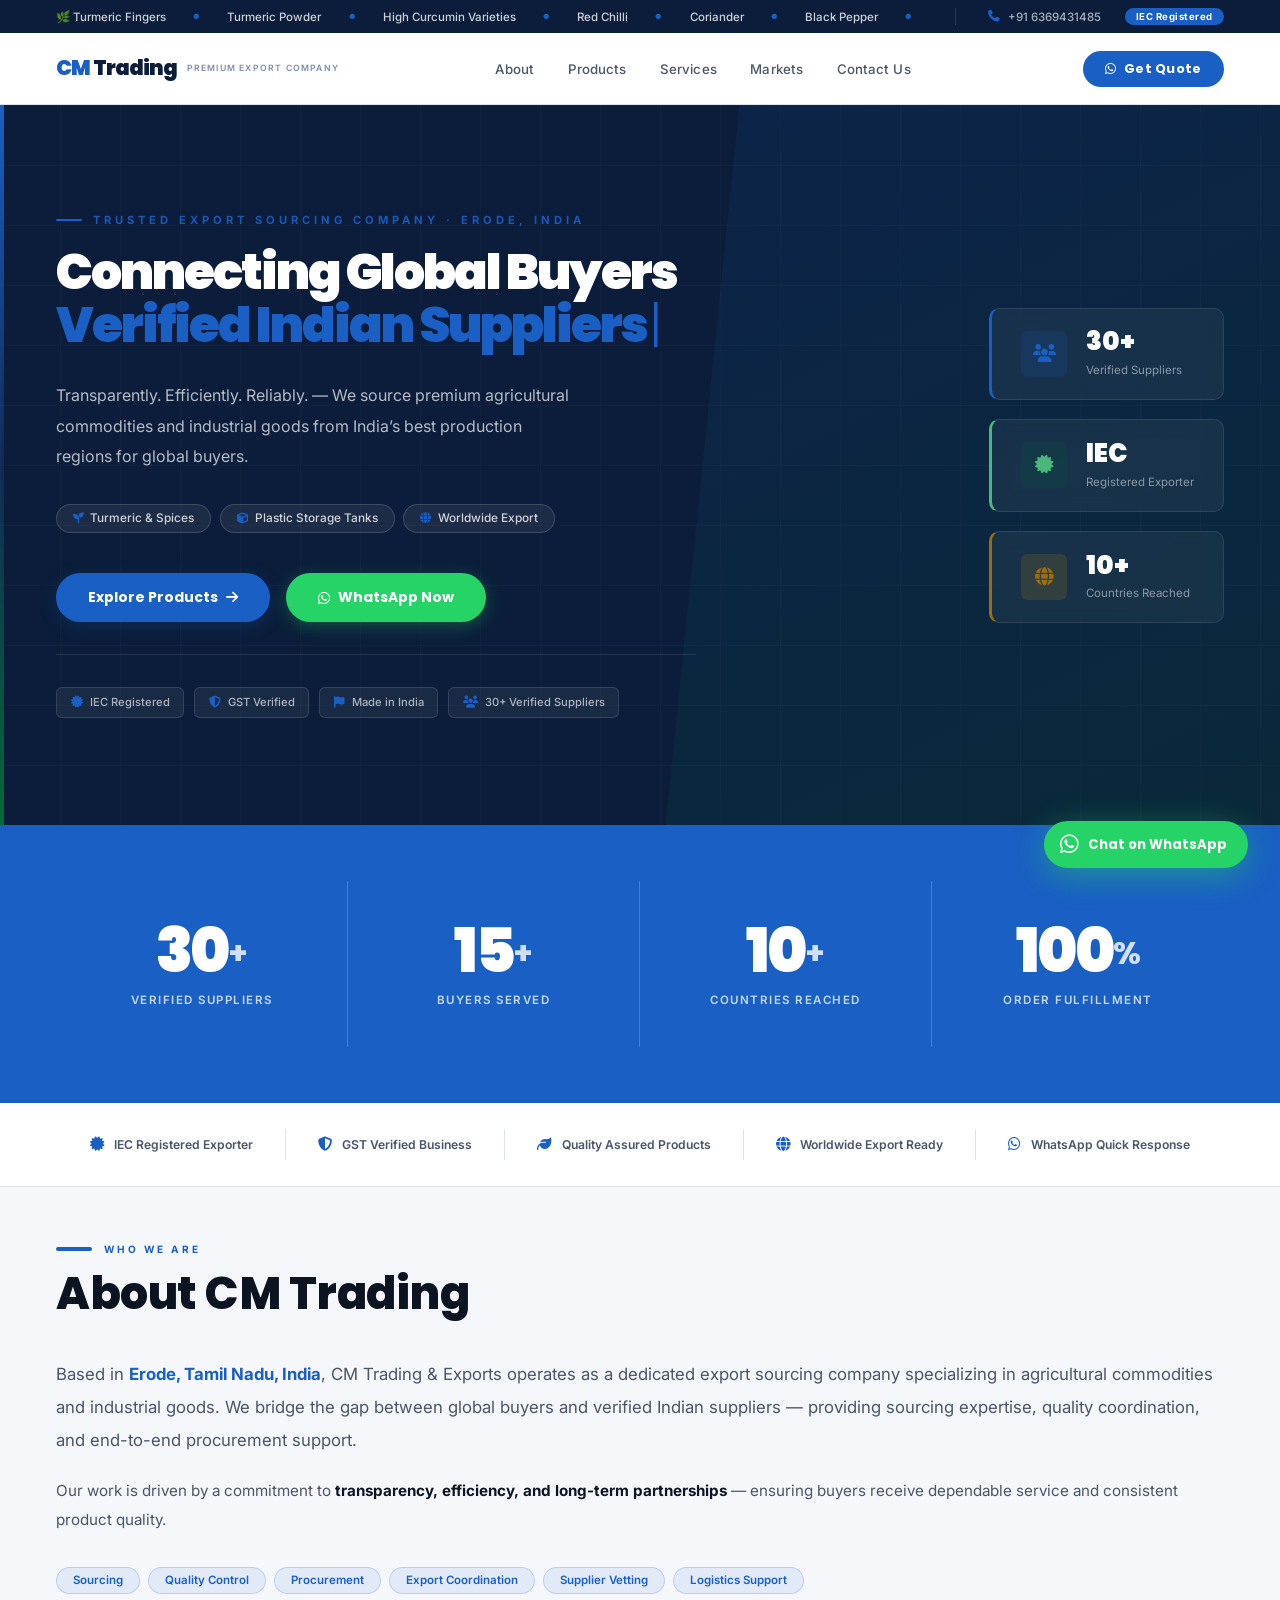
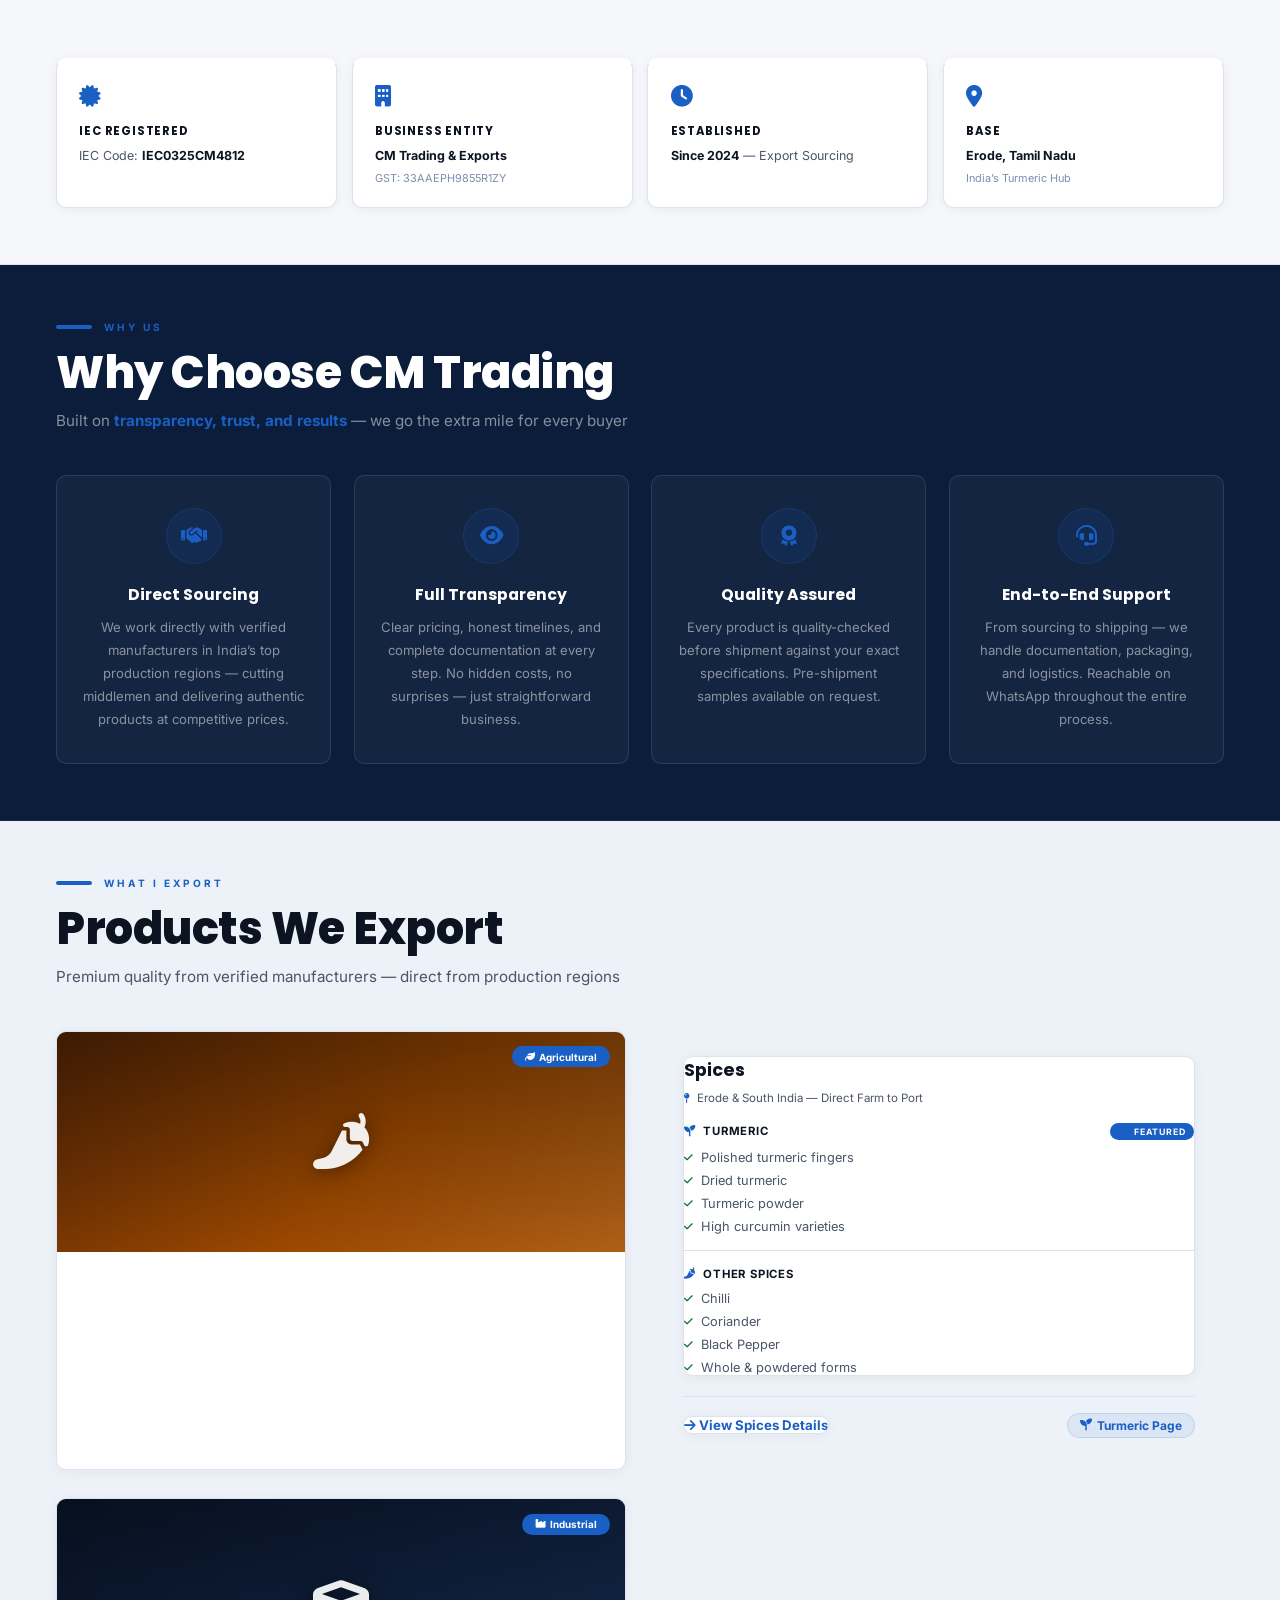
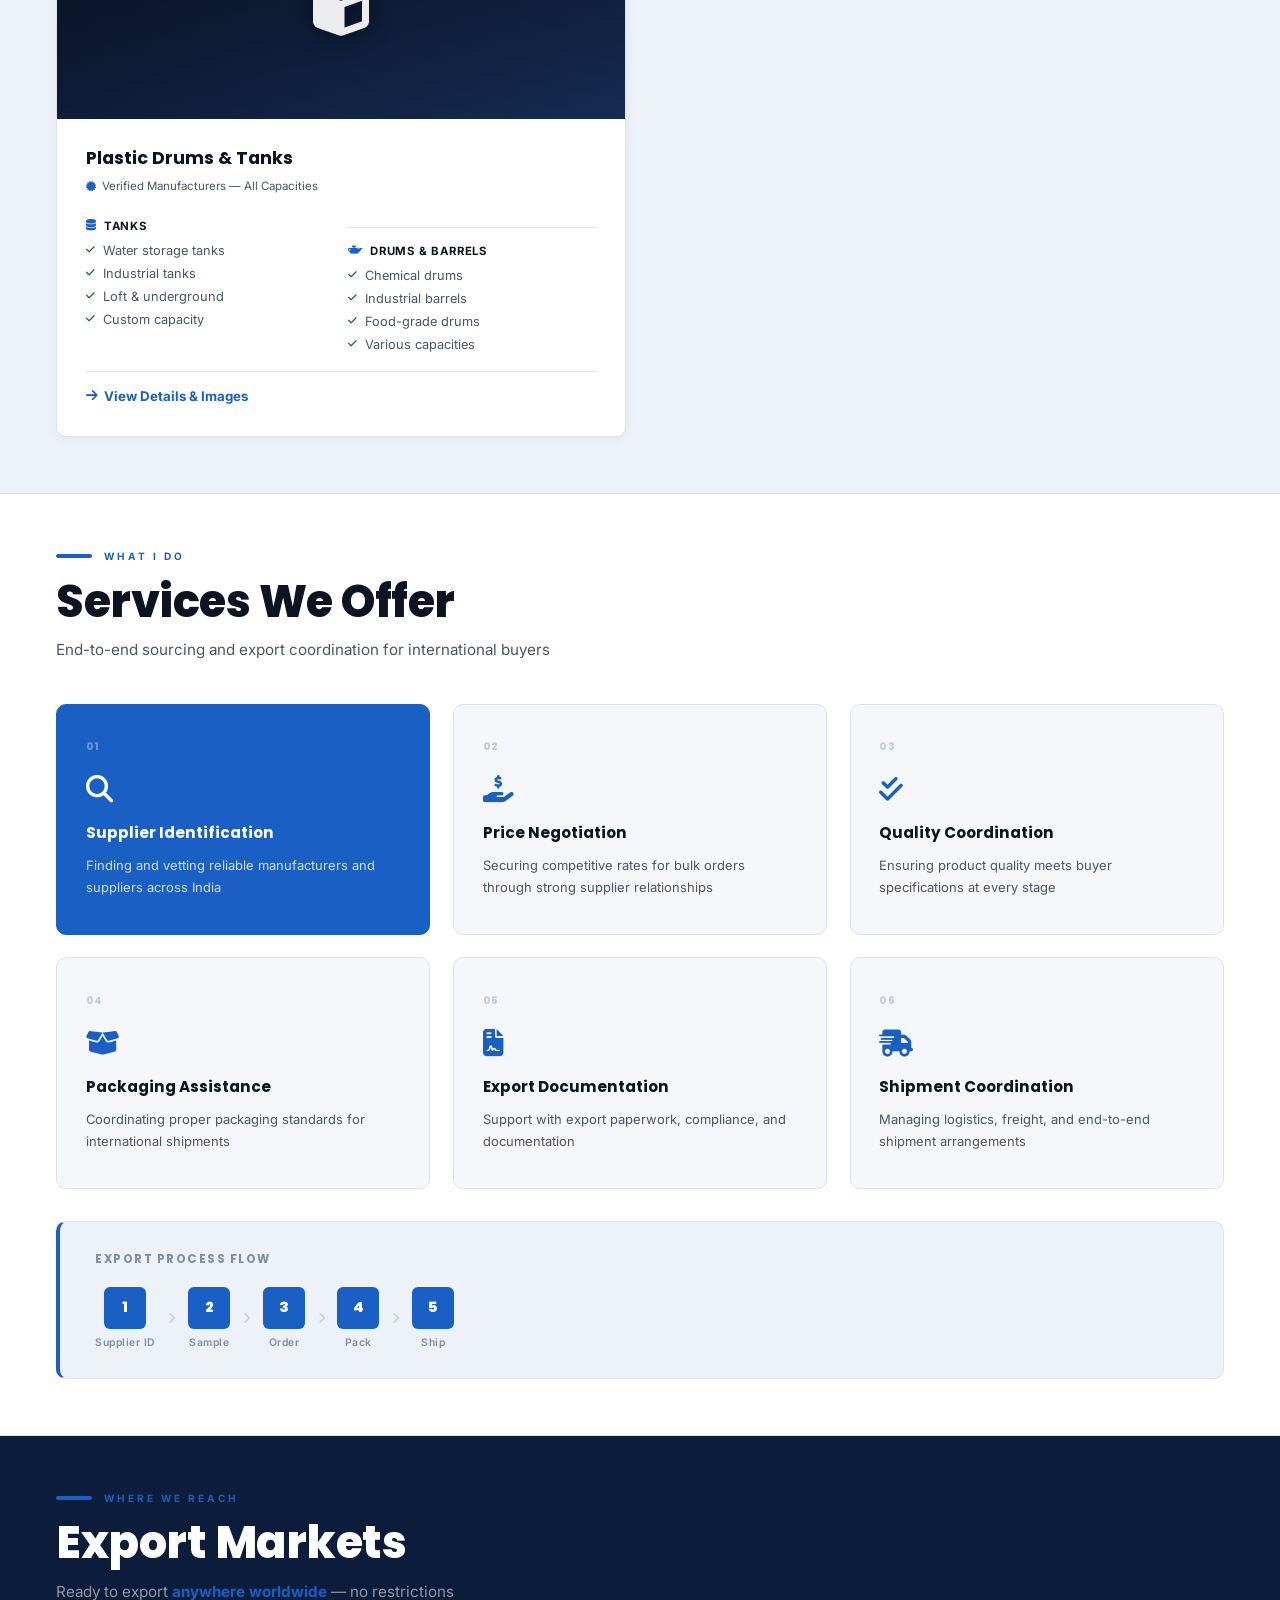
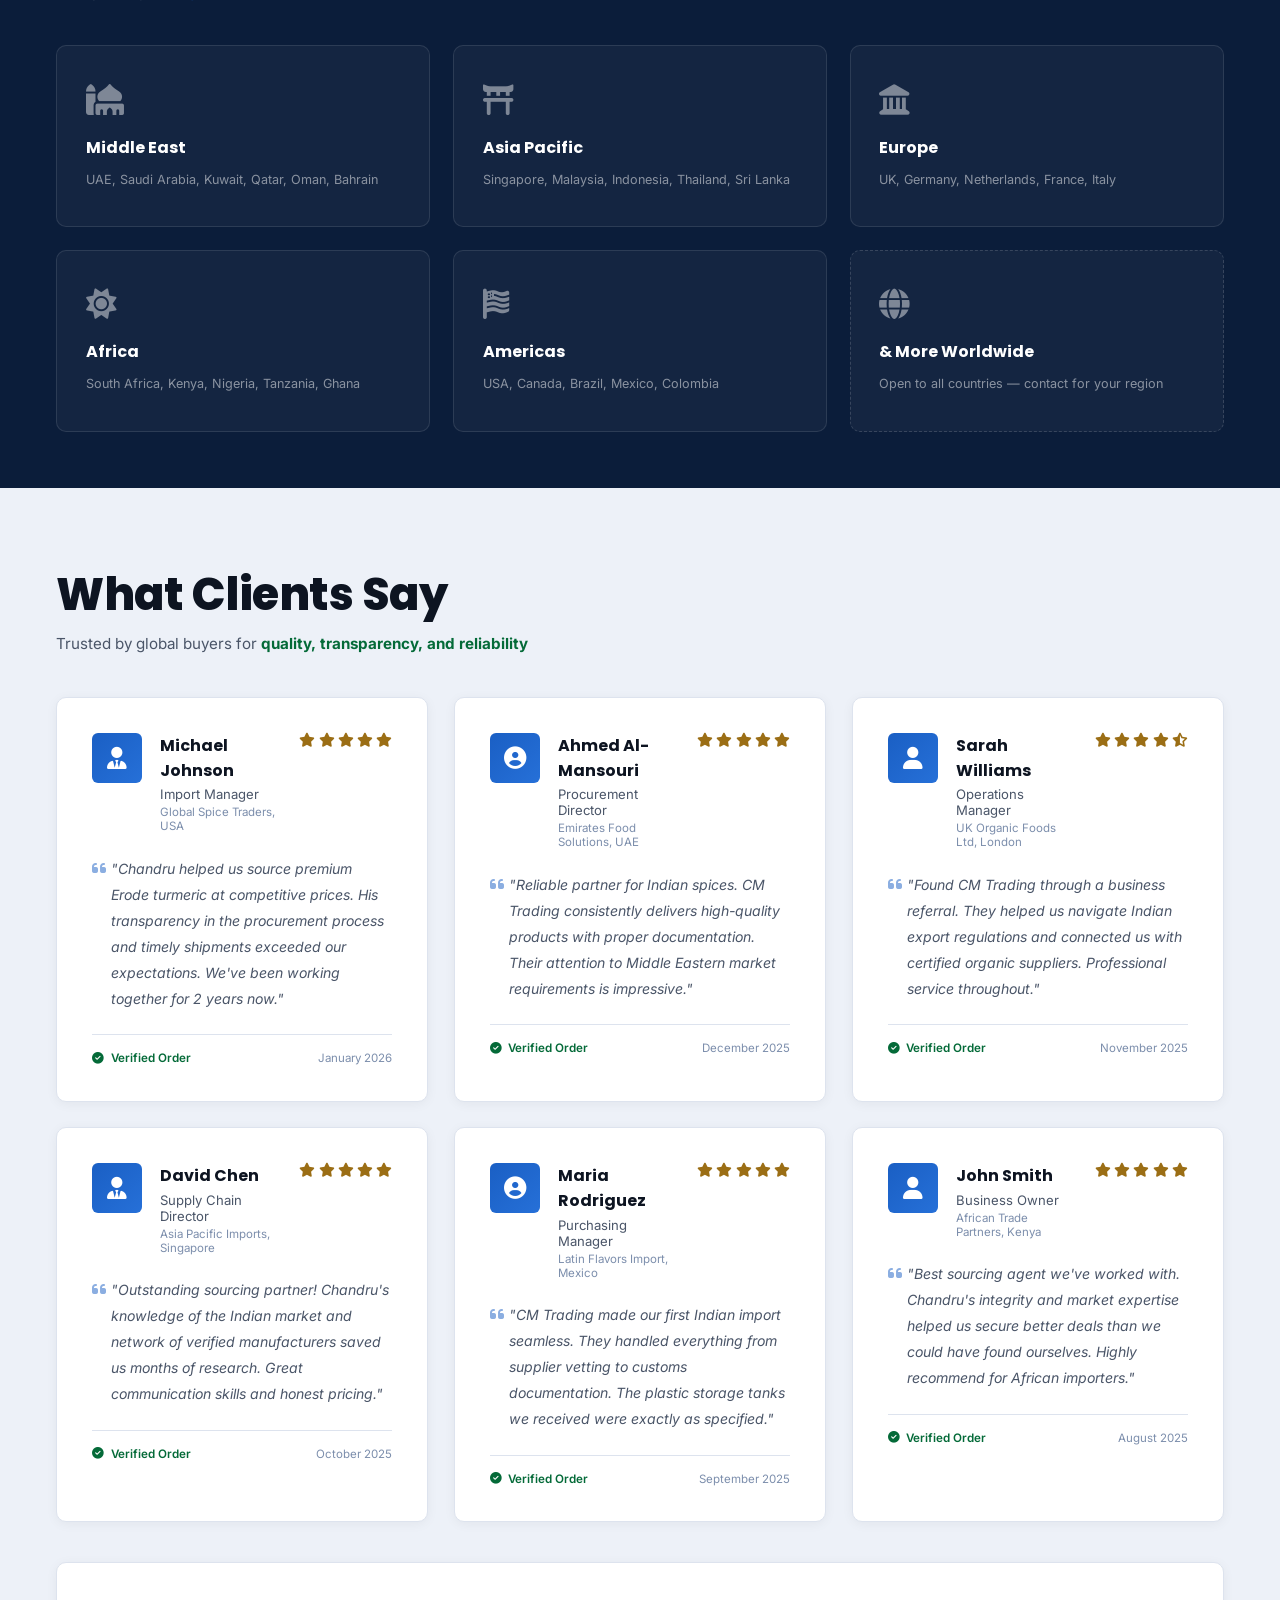
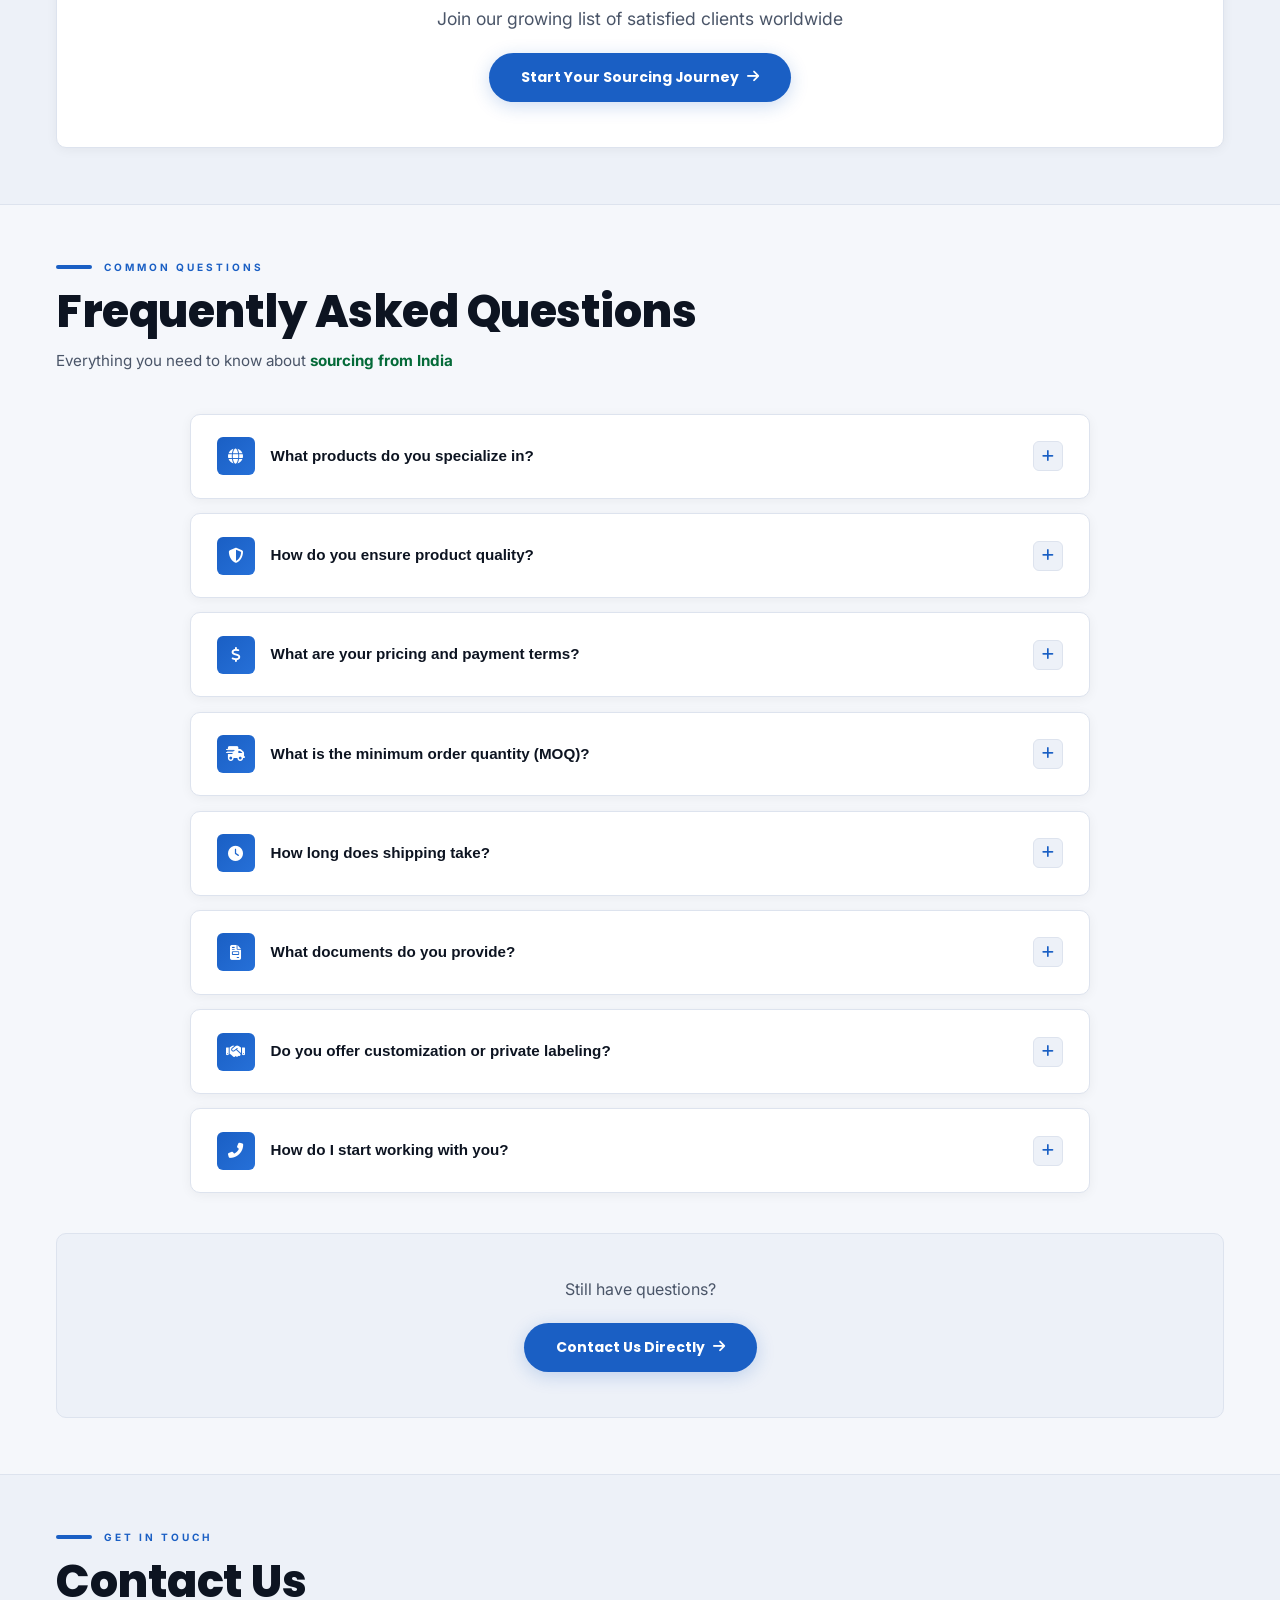
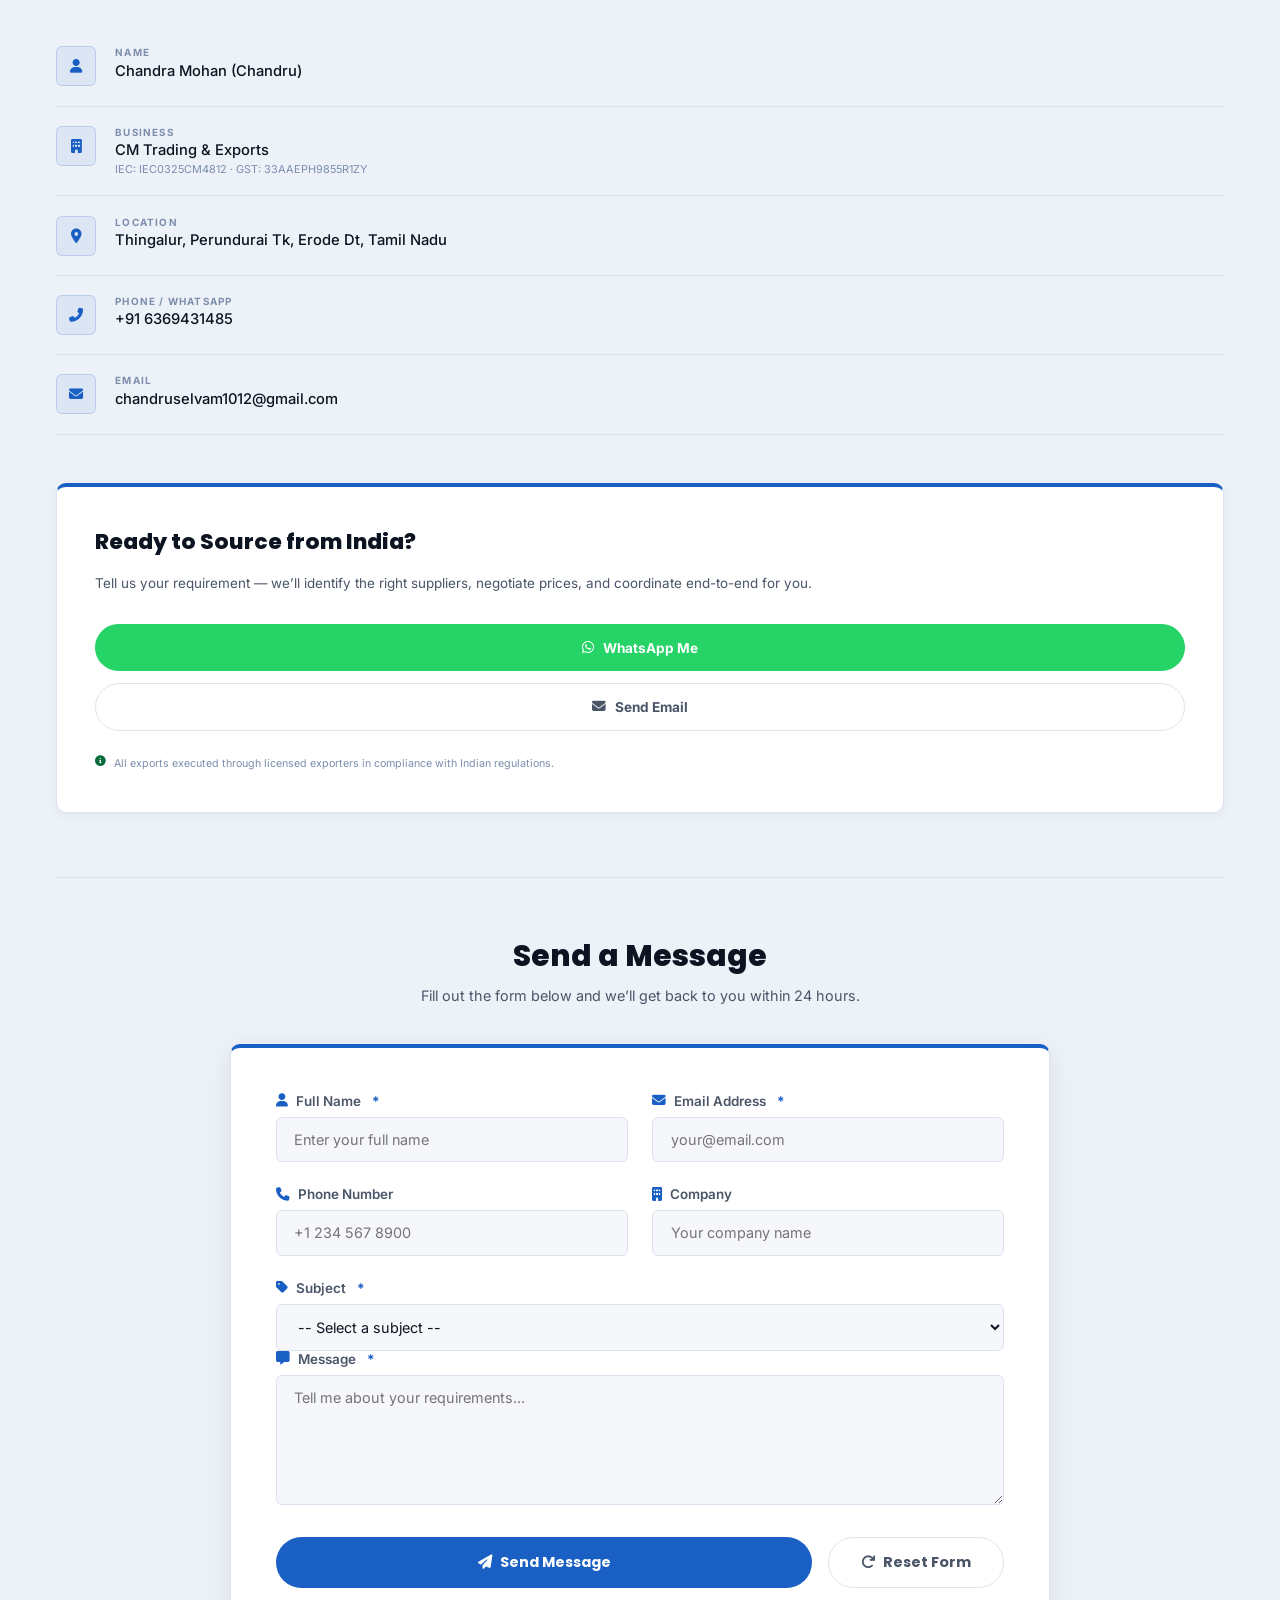
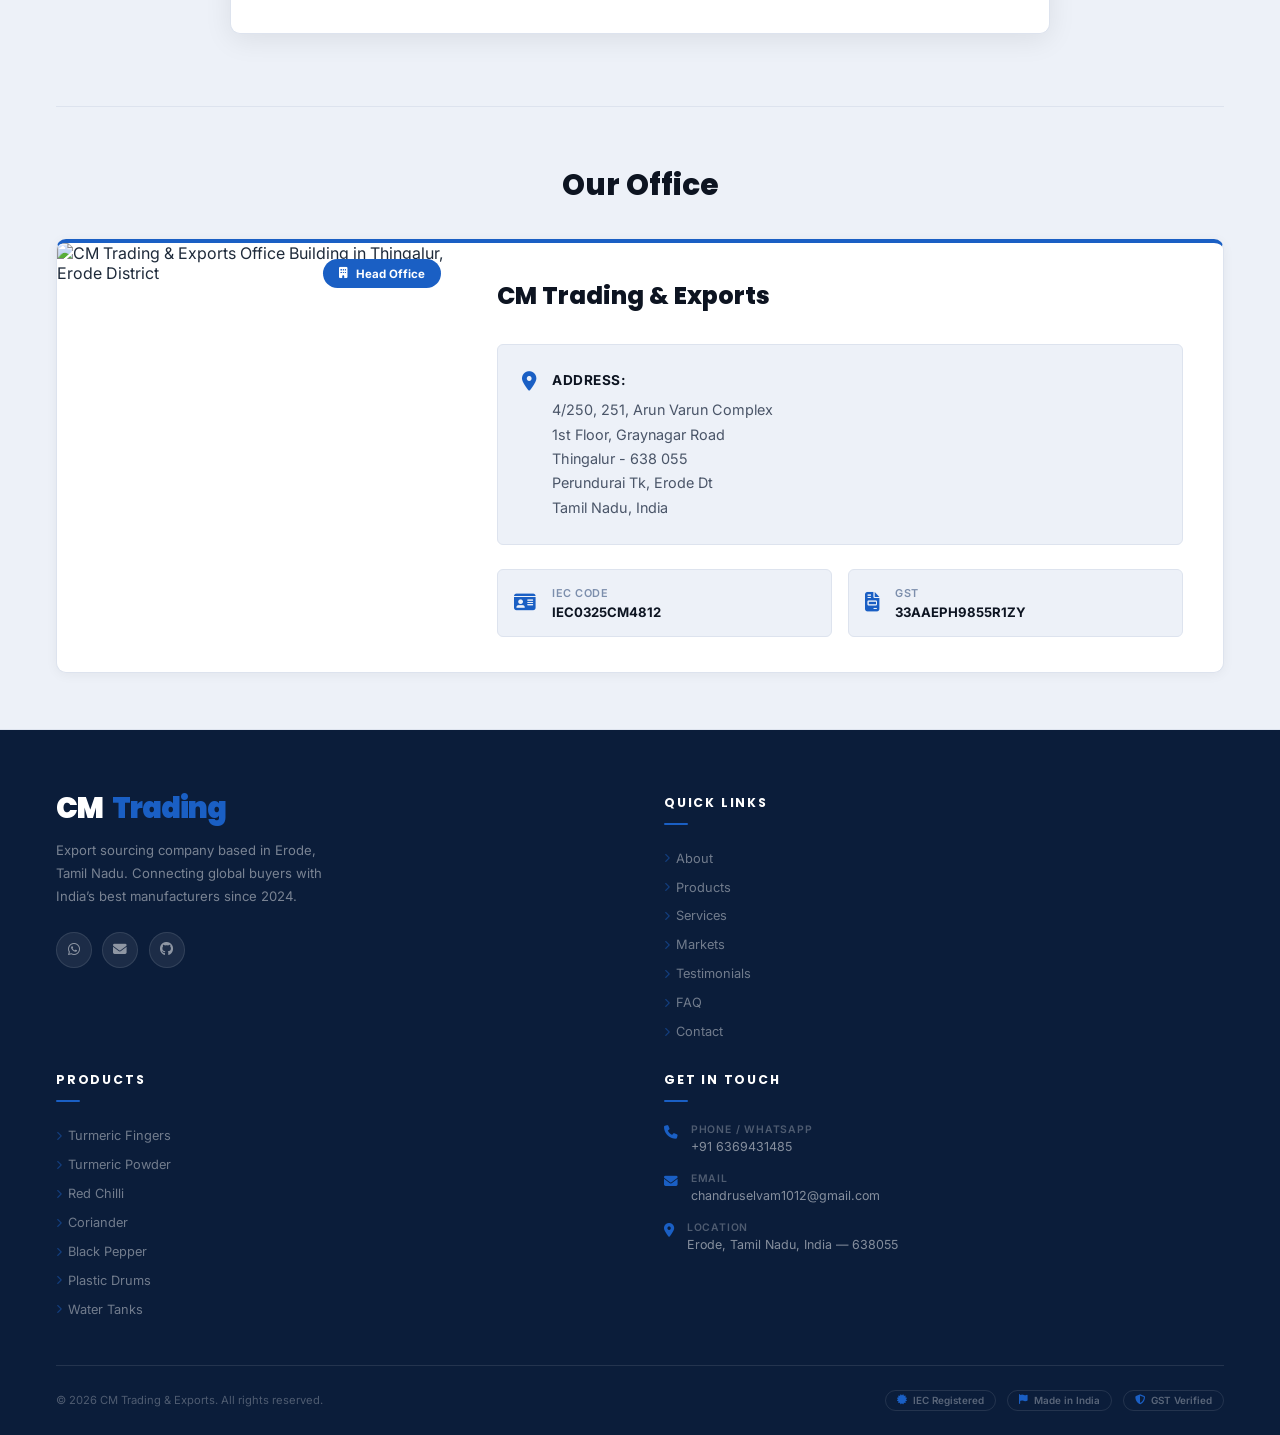
==== index.html @ 28fcc541 "Add full product detail pages: Turmeric, Spices, Plastic Storage with descriptions, features, specs," ====
﻿<!DOCTYPE html>
<html lang="en">
<head>
    <meta charset="UTF-8">
    <meta name="viewport" content="width=device-width, initial-scale=1.0">
    
    <!-- Primary Meta Tags -->
    <title>CM Trading &amp; Exports | Premium Export Sourcing from Erode, India</title>
    <meta name="title" content="CM Trading &amp; Exports | Premium Export Sourcing from Erode, India">
    <meta name="description" content="Premium export sourcing from Erode, India. Specializing in turmeric, Indian spices, and industrial plastic storage tanks. IEC: AAEPH9855R | GST: 33AAEPH9855R1ZY">
    <meta name="keywords" content="export sourcing india, erode turmeric, indian spices export, plastic storage tanks, verified suppliers india, CM trading exports, chandra mohan exports">
    <meta name="author" content="Chandra Mohan (Chandru)">
    <meta name="robots" content="index, follow">
    <link rel="canonical" href="https://exports-portfolio.vercel.app/">
    
    <!-- Open Graph / Facebook -->
    <meta property="og:type" content="website">
    <meta property="og:url" content="https://exports-portfolio.vercel.app/">
    <meta property="og:title" content="CM Trading & Exports - Export Sourcing Partner from Erode, India">
    <meta property="og:description" content="Premium turmeric, Indian spices, and industrial storage solutions. Direct from verified manufacturers in India. IEC certified.">
    <meta property="og:image" content="images/turmeric.webp">
    <meta property="og:locale" content="en_US">
    <meta property="og:site_name" content="CM Trading & Exports">
    
    <!-- Twitter Card -->
    <meta name="twitter:card" content="summary_large_image">
    <meta name="twitter:url" content="https://exports-portfolio.vercel.app/">
    <meta name="twitter:title" content="CM Trading & Exports - Export Sourcing Partner">
    <meta name="twitter:description" content="Premium turmeric, Indian spices, and industrial storage solutions from Erode, India.">
    <meta name="twitter:image" content="images/turmeric.webp">
    
    <!-- Favicon & Icons -->
    <link rel="icon" type="image/svg+xml" href="assets/icons/favicon.svg">
    <link rel="apple-touch-icon" href="assets/icons/favicon.svg">
    
    <!-- PWA Manifest -->
    <link rel="manifest" href="config/manifest.json">
    
    <!-- Stylesheets -->
    <link rel="stylesheet" href="css/style.css">
    <link rel="preconnect" href="https://fonts.googleapis.com">
    <link rel="preconnect" href="https://fonts.gstatic.com" crossorigin>
    <link href="https://fonts.googleapis.com/css2?family=Poppins:wght@300;400;500;600;700;800;900&family=Inter:wght@300;400;500;600&display=swap" rel="stylesheet">
    <link rel="stylesheet" href="https://cdnjs.cloudflare.com/ajax/libs/font-awesome/6.4.0/css/all.min.css">
    <meta name="theme-color" content="#0B1D3A">
    
    <!-- Google Analytics (Replace with your GA4 ID) -->
    <script async src="https://www.googletagmanager.com/gtag/js?id=G-XXXXXXXXXX"></script>
    <script>
        window.dataLayer = window.dataLayer || [];
        function gtag(){dataLayer.push(arguments);}
        gtag('js', new Date());
        gtag('config', 'G-XXXXXXXXXX');
    </script>
    
    <!-- Structured Data (Schema.org) -->
    <script type="application/ld+json">
    {
        "@context": "https://schema.org",
        "@graph": [
            {
                "@type": "Organization",
                "name": "CM Trading & Exports",
                "alternateName": "Chandra Mohan Exports",
                "url": "https://exports-portfolio.vercel.app",
                "logo": "https://exports-portfolio.vercel.app/favicon.svg",
                "contactPoint": {
                    "@type": "ContactPoint",
                    "telephone": "+91-6369431485",
                    "contactType": "Sales",
                    "areaServed": ["US", "EU", "AE", "IN"],
                    "availableLanguage": ["English", "Tamil"]
                },
                "address": {
                    "@type": "PostalAddress",
                    "streetAddress": "4/250, 251, Arun Varun Complex 1st Floor, Graynagar Road, Thingalur",
                    "addressLocality": "Thingalur",
                    "postalCode": "638055",
                    "addressRegion": "Tamil Nadu",
                    "addressCountry": "IN"
                },
                "sameAs": [
                    "https://github.com/ChandraMohan1012"
                ]
            },
            {
                "@type": "LocalBusiness",
                "name": "CM Trading & Exports",
                "image": "https://exports-portfolio.vercel.app/images/turmeric.webp",
                "priceRange": "$$",
                "address": {
                    "@type": "PostalAddress",
                    "streetAddress": "4/250, 251, Arun Varun Complex 1st Floor, Graynagar Road, Thingalur",
                    "addressLocality": "Thingalur",
                    "postalCode": "638055",
                    "addressRegion": "Tamil Nadu",
                    "addressCountry": "IN"
                },
                "telephone": "+91-6369431485",
                "email": "chandruselvam1012@gmail.com"
            }
        ]
    }
    </script>
</head>
<body>

    <!-- ===================== ANNOUNCEMENT BAR ===================== -->
    <div class="announce-bar">
        <div class="announce-ticker">
            <div class="announce-ticker-inner">
                <span>&#127807; Turmeric Fingers</span><span class="announce-dot">&#9679;</span>
                <span>Turmeric Powder</span><span class="announce-dot">&#9679;</span>
                <span>High Curcumin Varieties</span><span class="announce-dot">&#9679;</span>
                <span>Red Chilli</span><span class="announce-dot">&#9679;</span>
                <span>Coriander</span><span class="announce-dot">&#9679;</span>
                <span>Black Pepper</span><span class="announce-dot">&#9679;</span>
                <span>Plastic Drums 80L&ndash;300L</span><span class="announce-dot">&#9679;</span>
                <span>Water Storage Tanks</span><span class="announce-dot">&#9679;</span>
                <span>Industrial Barrels</span><span class="announce-dot">&#9679;</span>
                <span>&#127807; Turmeric Fingers</span><span class="announce-dot">&#9679;</span>
                <span>Turmeric Powder</span><span class="announce-dot">&#9679;</span>
                <span>High Curcumin Varieties</span><span class="announce-dot">&#9679;</span>
                <span>Red Chilli</span><span class="announce-dot">&#9679;</span>
                <span>Coriander</span><span class="announce-dot">&#9679;</span>
                <span>Black Pepper</span><span class="announce-dot">&#9679;</span>
                <span>Plastic Drums 80L&ndash;300L</span><span class="announce-dot">&#9679;</span>
                <span>Water Storage Tanks</span><span class="announce-dot">&#9679;</span>
                <span>Industrial Barrels</span><span class="announce-dot">&#9679;</span>
            </div>
        </div>
        <div class="announce-right">
            <span class="announce-contact"><i class="fas fa-phone"></i> +91 6369431485</span>
            <span class="announce-iec">IEC Registered</span>
        </div>
    </div>

    <!-- ===================== SITE HEADER ===================== -->
    <header class="site-header" id="siteHeader">
        <a href="#hero" class="header-logo">
            <div class="logo-mark">
                <span class="logo-text-main">CM</span><span class="logo-text-accent">&nbsp;Trading</span>
            </div>
            <span class="logo-tag">Premium Export Company</span>
        </a>
        <nav class="header-nav">
            <a href="#about">About</a>
            <a href="#products">Products</a>
            <a href="#services">Services</a>
            <a href="#markets">Markets</a>
            <a href="#contact">Contact Us</a>
        </nav>
        <div style="display:flex;align-items:center;gap:.75rem">
            <a href="https://wa.me/916369431485" target="_blank" rel="noopener" class="header-cta">
                <i class="fab fa-whatsapp"></i> Get Quote
            </a>
            <button class="mobile-nav-toggle" id="mobileNavToggle" aria-label="Toggle navigation">
                <span></span><span></span><span></span>
            </button>
        </div>
    </header>

    <!-- Mobile Navigation Drawer -->
    <nav class="mobile-nav-drawer" id="mobileNavDrawer">
        <a href="#about">About</a>
        <a href="#products">Products</a>
        <a href="#services">Services</a>
        <a href="#markets">Markets</a>
        <a href="#testimonials">Testimonials</a>
        <a href="#faq">FAQ</a>
        <a href="#contact">Contact Us</a>
    </nav>

    <!-- ===================== MAIN CONTENT ===================== -->
    <main>

        <!-- HERO -->
        <section id="hero" class="hero-section">
            <div class="hero-grid-bg"></div>
            <div class="hero-inner">
                <div class="hero-eyebrow">Trusted Export Sourcing Company &middot; Erode, India</div>
                <h1 class="hero-title">
                    Connecting Global Buyers<br>
                    <em class="hero-title-accent"><span id="typed-text"></span><span class="typed-cursor">|</span></em>
                </h1>
                <p class="hero-desc">
                    Transparently. Efficiently. Reliably. &mdash; We source premium agricultural commodities and industrial goods from India&rsquo;s best production regions for global buyers.
                </p>
                <div class="hero-chips">
                    <span class="chip"><i class="fas fa-seedling"></i> Turmeric &amp; Spices</span>
                    <span class="chip"><i class="fas fa-cube"></i> Plastic Storage Tanks</span>
                    <span class="chip"><i class="fas fa-globe"></i> Worldwide Export</span>
                </div>
                <div class="hero-actions">
                    <a href="#products" class="btn-primary">
                        Explore Products <i class="fas fa-arrow-right"></i>
                    </a>
                    <a href="https://wa.me/916369431485" target="_blank" rel="noopener" class="btn-wa">
                        <i class="fab fa-whatsapp"></i> WhatsApp Now
                    </a>
                </div>
                <div class="hero-trust">
                    <span class="trust-badge"><i class="fas fa-certificate"></i> IEC Registered</span>
                    <span class="trust-badge"><i class="fas fa-shield-alt"></i> GST Verified</span>
                    <span class="trust-badge"><i class="fas fa-flag"></i> Made in India</span>
                    <span class="trust-badge"><i class="fas fa-users"></i> 30+ Verified Suppliers</span>
                </div>
            </div>
            <div class="hero-side">
                <div class="hero-stat-card">
                    <div class="hero-stat-icon"><i class="fas fa-users"></i></div>
                    <div><strong>30+</strong><span>Verified Suppliers</span></div>
                </div>
                <div class="hero-stat-card">
                    <div class="hero-stat-icon"><i class="fas fa-certificate"></i></div>
                    <div><strong>IEC</strong><span>Registered Exporter</span></div>
                </div>
                <div class="hero-stat-card">
                    <div class="hero-stat-icon"><i class="fas fa-globe"></i></div>
                    <div><strong>10+</strong><span>Countries Reached</span></div>
                </div>
            </div>
        </section>

        <!-- STATS -->
        <section id="stats" class="stats-section content-section">
            <div class="stats-grid">
                <div class="stat-item reveal">
                    <div class="stat-val"><span class="stat-number" data-target="30">0</span><span class="stat-suffix">+</span></div>
                    <p class="stat-label">Verified Suppliers</p>
                </div>
                <div class="stat-item reveal">
                    <div class="stat-val"><span class="stat-number" data-target="15">0</span><span class="stat-suffix">+</span></div>
                    <p class="stat-label">Buyers Served</p>
                </div>
                <div class="stat-item reveal">
                    <div class="stat-val"><span class="stat-number" data-target="10">0</span><span class="stat-suffix">+</span></div>
                    <p class="stat-label">Countries Reached</p>
                </div>
                <div class="stat-item reveal">
                    <div class="stat-val"><span class="stat-number" data-target="100">0</span><span class="stat-suffix">%</span></div>
                    <p class="stat-label">Order Fulfillment</p>
                </div>
            </div>
        </section>

        <!-- TRUST STRIP -->
        <div class="trust-strip">
            <div class="trust-item"><i class="fas fa-certificate"></i> IEC Registered Exporter</div>
            <div class="trust-item"><i class="fas fa-shield-alt"></i> GST Verified Business</div>
            <div class="trust-item"><i class="fas fa-leaf"></i> Quality Assured Products</div>
            <div class="trust-item"><i class="fas fa-globe"></i> Worldwide Export Ready</div>
            <div class="trust-item"><i class="fab fa-whatsapp"></i> WhatsApp Quick Response</div>
        </div>

        <!-- ABOUT -->
        <section id="about" class="content-section about-section">
            <div class="section-label-row reveal">
                <div class="section-label-bar"></div>
                <span class="section-label-text">WHO WE ARE</span>
            </div>
            <h2 class="content-title reveal">About CM Trading</h2>
            <div class="about-grid">
                <div class="about-text-col">
                    <p class="about-lead reveal">
                        Based in <strong>Erode, Tamil Nadu, India</strong>, CM Trading &amp; Exports operates as a dedicated export sourcing company specializing in agricultural commodities and industrial goods. We bridge the gap between global buyers and verified Indian suppliers &mdash; providing sourcing expertise, quality coordination, and end-to-end procurement support.
                    </p>
                    <p class="about-body reveal">
                        Our work is driven by a commitment to <strong>transparency, efficiency, and long-term partnerships</strong> &mdash; ensuring buyers receive dependable service and consistent product quality.
                    </p>
                    <div class="about-tags reveal">
                        <span>Sourcing</span><span>Quality Control</span><span>Procurement</span>
                        <span>Export Coordination</span><span>Supplier Vetting</span><span>Logistics Support</span>
                    </div>
                </div>
                <div class="about-cards-col">
                    <div class="about-card reveal">
                        <div class="about-card-icon"><i class="fas fa-certificate"></i></div>
                        <h4>IEC Registered</h4>
                        <p>IEC Code: <strong>IEC0325CM4812</strong></p>
                    </div>
                    <div class="about-card reveal">
                        <div class="about-card-icon"><i class="fas fa-building"></i></div>
                        <h4>Business Entity</h4>
                        <p><strong>CM Trading &amp; Exports</strong></p>
                        <small>GST: 33AAEPH9855R1ZY</small>
                    </div>
                    <div class="about-card reveal">
                        <div class="about-card-icon"><i class="fas fa-clock"></i></div>
                        <h4>Established</h4>
                        <p><strong>Since 2024</strong> &mdash; Export Sourcing</p>
                    </div>
                    <div class="about-card reveal">
                        <div class="about-card-icon"><i class="fas fa-map-marker-alt"></i></div>
                        <h4>Base</h4>
                        <p><strong>Erode, Tamil Nadu</strong></p>
                        <small>India&rsquo;s Turmeric Hub</small>
                    </div>
                </div>
            </div>
        </section>

        <!-- WHY CHOOSE US -->
        <section class="why-section">
            <div class="section-label-row reveal">
                <div class="section-label-bar"></div>
                <span class="section-label-text">WHY US</span>
            </div>
            <h2 class="content-title reveal">Why Choose CM Trading</h2>
            <p class="content-subtitle reveal">Built on <strong>transparency, trust, and results</strong> &mdash; we go the extra mile for every buyer</p>
            <div class="why-grid">
                <div class="why-card reveal">
                    <div class="why-icon"><i class="fas fa-handshake"></i></div>
                    <h3>Direct Sourcing</h3>
                    <p>We work directly with verified manufacturers in India&rsquo;s top production regions &mdash; cutting middlemen and delivering authentic products at competitive prices.</p>
                </div>
                <div class="why-card reveal">
                    <div class="why-icon"><i class="fas fa-eye"></i></div>
                    <h3>Full Transparency</h3>
                    <p>Clear pricing, honest timelines, and complete documentation at every step. No hidden costs, no surprises &mdash; just straightforward business.</p>
                </div>
                <div class="why-card reveal">
                    <div class="why-icon"><i class="fas fa-award"></i></div>
                    <h3>Quality Assured</h3>
                    <p>Every product is quality-checked before shipment against your exact specifications. Pre-shipment samples available on request.</p>
                </div>
                <div class="why-card reveal">
                    <div class="why-icon"><i class="fas fa-headset"></i></div>
                    <h3>End-to-End Support</h3>
                    <p>From sourcing to shipping &mdash; we handle documentation, packaging, and logistics. Reachable on WhatsApp throughout the entire process.</p>
                </div>
            </div>
        </section>

        <!-- PRODUCTS -->
        <section id="products" class="content-section products-section">
            <div class="section-label-row reveal">
                <div class="section-label-bar"></div>
                <span class="section-label-text">WHAT I EXPORT</span>
            </div>
            <h2 class="content-title reveal">Products We Export</h2>
            <p class="content-subtitle reveal">Premium quality from verified manufacturers &mdash; direct from production regions</p>

            <div class="products-row">

                <!-- SPICES CARD -->
                <a href="pages/spices.html" class="product-card reveal">
                    <div class="product-card-head spices-head">
                        <div class="product-card-icon-big"><i class="fas fa-pepper-hot"></i></div>
                        <span class="product-badge"><i class="fas fa-leaf"></i> Agricultural</span>
                    </div>
                    <div class="product-card-body">
                        <h3>Spices</h3>
                        <p class="product-origin"><i class="fas fa-map-pin"></i> Erode &amp; South India &mdash; Direct Farm to Port</p>

                        <!-- Turmeric sub-section -->
                        <div class="product-sub-section">
                            <div class="product-sub-label">
                                <i class="fas fa-seedling"></i> Turmeric
                                <span class="product-badge-sm"><i class="fas fa-star"></i> Featured</span>
                            </div>
                            <ul class="product-list">
                                <li><i class="fas fa-check"></i> Polished turmeric fingers</li>
                                <li><i class="fas fa-check"></i> Dried turmeric</li>
                                <li><i class="fas fa-check"></i> Turmeric powder</li>
                                <li><i class="fas fa-check"></i> High curcumin varieties</li>
                            </ul>
                        </div>

                        <!-- Other Spices sub-section -->
                        <div class="product-sub-section">
                            <div class="product-sub-label">
                                <i class="fas fa-pepper-hot"></i> Other Spices
                            </div>
                            <ul class="product-list">
                                <li><i class="fas fa-check"></i> Chilli</li>
                                <li><i class="fas fa-check"></i> Coriander</li>
                                <li><i class="fas fa-check"></i> Black Pepper</li>
                                <li><i class="fas fa-check"></i> Whole &amp; powdered forms</li>
                            </ul>
                        </div>

                        <div class="product-view-details" style="display:flex;justify-content:space-between;align-items:center;gap:.75rem">
                            <span><i class="fas fa-arrow-right"></i> View Spices Details</span>
                            <a href="pages/turmeric.html" onclick="event.stopPropagation()" style="display:inline-flex;align-items:center;gap:.35rem;background:var(--saffron-soft);color:var(--saffron);border:1px solid rgba(26,95,196,.15);padding:.25rem .75rem;border-radius:50px;font-size:.75rem;font-weight:700;text-decoration:none;white-space:nowrap"><i class="fas fa-seedling"></i> Turmeric Page</a>
                        </div>
                    </div>
                </a>

                <!-- PLASTIC DRUMS & TANKS CARD -->
                <a href="pages/plastic-storage.html" class="product-card reveal">
                    <div class="product-card-head industrial-head">
                        <div class="product-card-icon-big"><i class="fas fa-cube"></i></div>
                        <span class="product-badge"><i class="fas fa-industry"></i> Industrial</span>
                    </div>
                    <div class="product-card-body">
                        <h3>Plastic Drums &amp; Tanks</h3>
                        <p class="product-origin"><i class="fas fa-certificate"></i> Verified Manufacturers &mdash; All Capacities</p>

                        <div class="product-sub-grid">
                            <!-- Tanks sub-section -->
                            <div class="product-sub-section">
                                <div class="product-sub-label">
                                    <i class="fas fa-database"></i> Tanks
                                </div>
                                <ul class="product-list">
                                    <li><i class="fas fa-check"></i> Water storage tanks</li>
                                    <li><i class="fas fa-check"></i> Industrial tanks</li>
                                    <li><i class="fas fa-check"></i> Loft &amp; underground</li>
                                    <li><i class="fas fa-check"></i> Custom capacity</li>
                                </ul>
                            </div>

                            <!-- Drums & Barrels sub-section -->
                            <div class="product-sub-section">
                                <div class="product-sub-label">
                                    <i class="fas fa-oil-can"></i> Drums &amp; Barrels
                                </div>
                                <ul class="product-list">
                                    <li><i class="fas fa-check"></i> Chemical drums</li>
                                    <li><i class="fas fa-check"></i> Industrial barrels</li>
                                    <li><i class="fas fa-check"></i> Food-grade drums</li>
                                    <li><i class="fas fa-check"></i> Various capacities</li>
                                </ul>
                            </div>
                        </div>

                        <div class="product-view-details">
                            <i class="fas fa-arrow-right"></i> View Details &amp; Images
                        </div>
                    </div>
                </a>

            </div>
        </section>

        <!-- SERVICES -->
        <section id="services" class="content-section services-section">
            <div class="section-label-row reveal">
                <div class="section-label-bar"></div>
                <span class="section-label-text">WHAT I DO</span>
            </div>
            <h2 class="content-title reveal">Services We Offer</h2>
            <p class="content-subtitle reveal">End-to-end sourcing and export coordination for international buyers</p>
            <div class="services-grid">
                <div class="service-item reveal">
                    <div class="service-num">01</div>
                    <div class="service-icon-wrap"><i class="fas fa-search"></i></div>
                    <h3>Supplier Identification</h3>
                    <p>Finding and vetting reliable manufacturers and suppliers across India</p>
                </div>
                <div class="service-item reveal">
                    <div class="service-num">02</div>
                    <div class="service-icon-wrap"><i class="fas fa-hand-holding-usd"></i></div>
                    <h3>Price Negotiation</h3>
                    <p>Securing competitive rates for bulk orders through strong supplier relationships</p>
                </div>
                <div class="service-item reveal">
                    <div class="service-num">03</div>
                    <div class="service-icon-wrap"><i class="fas fa-check-double"></i></div>
                    <h3>Quality Coordination</h3>
                    <p>Ensuring product quality meets buyer specifications at every stage</p>
                </div>
                <div class="service-item reveal">
                    <div class="service-num">04</div>
                    <div class="service-icon-wrap"><i class="fas fa-box-open"></i></div>
                    <h3>Packaging Assistance</h3>
                    <p>Coordinating proper packaging standards for international shipments</p>
                </div>
                <div class="service-item reveal">
                    <div class="service-num">05</div>
                    <div class="service-icon-wrap"><i class="fas fa-file-contract"></i></div>
                    <h3>Export Documentation</h3>
                    <p>Support with export paperwork, compliance, and documentation</p>
                </div>
                <div class="service-item reveal">
                    <div class="service-num">06</div>
                    <div class="service-icon-wrap"><i class="fas fa-shipping-fast"></i></div>
                    <h3>Shipment Coordination</h3>
                    <p>Managing logistics, freight, and end-to-end shipment arrangements</p>
                </div>
            </div>
            <div class="process-strip reveal">
                <h3 class="process-title">Export Process Flow</h3>
                <div class="process-steps">
                    <div class="ps"><span>1</span><p>Supplier ID</p></div>
                    <div class="ps-arrow"><i class="fas fa-chevron-right"></i></div>
                    <div class="ps"><span>2</span><p>Sample</p></div>
                    <div class="ps-arrow"><i class="fas fa-chevron-right"></i></div>
                    <div class="ps"><span>3</span><p>Order</p></div>
                    <div class="ps-arrow"><i class="fas fa-chevron-right"></i></div>
                    <div class="ps"><span>4</span><p>Pack</p></div>
                    <div class="ps-arrow"><i class="fas fa-chevron-right"></i></div>
                    <div class="ps"><span>5</span><p>Ship</p></div>
                </div>
            </div>
        </section>

        <!-- MARKETS -->
        <section id="markets" class="content-section markets-section">
            <div class="section-label-row reveal">
                <div class="section-label-bar"></div>
                <span class="section-label-text">WHERE WE REACH</span>
            </div>
            <h2 class="content-title reveal">Export Markets</h2>
            <p class="content-subtitle reveal">Ready to export <strong>anywhere worldwide</strong> &mdash; no restrictions</p>
            <div class="markets-grid">
                <div class="market-card reveal">
                    <div class="market-icon"><i class="fas fa-mosque"></i></div>
                    <h4>Middle East</h4>
                    <p>UAE, Saudi Arabia, Kuwait, Qatar, Oman, Bahrain</p>
                </div>
                <div class="market-card reveal">
                    <div class="market-icon"><i class="fas fa-torii-gate"></i></div>
                    <h4>Asia Pacific</h4>
                    <p>Singapore, Malaysia, Indonesia, Thailand, Sri Lanka</p>
                </div>
                <div class="market-card reveal">
                    <div class="market-icon"><i class="fas fa-landmark"></i></div>
                    <h4>Europe</h4>
                    <p>UK, Germany, Netherlands, France, Italy</p>
                </div>
                <div class="market-card reveal">
                    <div class="market-icon"><i class="fas fa-sun"></i></div>
                    <h4>Africa</h4>
                    <p>South Africa, Kenya, Nigeria, Tanzania, Ghana</p>
                </div>
                <div class="market-card reveal">
                    <div class="market-icon"><i class="fas fa-flag-usa"></i></div>
                    <h4>Americas</h4>
                    <p>USA, Canada, Brazil, Mexico, Colombia</p>
                </div>
                <div class="market-card worldwide reveal">
                    <div class="market-icon"><i class="fas fa-globe"></i></div>
                    <h4>&amp; More Worldwide</h4>
                    <p>Open to all countries &mdash; contact for your region</p>
                </div>
            </div>
        </section>

        <!-- TESTIMONIALS -->
        <section id="testimonials" class="content-section testimonials-section">
            <div class="section-label-row reveal">
                <div class="section-label-bar"></div>
                <span class="section-label-text">CLIENT FEEDBACK</span>
            </div>
            <h2 class="content-title reveal">What Clients Say</h2>
            <p class="content-subtitle reveal">Trusted by global buyers for <strong>quality, transparency, and reliability</strong></p>
            
            <div class="testimonials-grid">
                <div class="testimonial-card reveal">
                    <div class="testimonial-header">
                        <div class="testimonial-avatar">
                            <i class="fas fa-user-tie"></i>
                        </div>
                        <div class="testimonial-info">
                            <h4>Michael Johnson</h4>
                            <p>Import Manager</p>
                            <span class="testimonial-company">Global Spice Traders, USA</span>
                        </div>
                        <div class="testimonial-rating">
                            <i class="fas fa-star"></i>
                            <i class="fas fa-star"></i>
                            <i class="fas fa-star"></i>
                            <i class="fas fa-star"></i>
                            <i class="fas fa-star"></i>
                        </div>
                    </div>
                    <div class="testimonial-body">
                        <i class="fas fa-quote-left testimonial-quote-icon"></i>
                        <p>"Chandru helped us source premium Erode turmeric at competitive prices. His transparency in the procurement process and timely shipments exceeded our expectations. We've been working together for 2 years now."</p>
                    </div>
                    <div class="testimonial-footer">
                        <span class="testimonial-tag"><i class="fas fa-check-circle"></i> Verified Order</span>
                        <span class="testimonial-date">January 2026</span>
                    </div>
                </div>

                <div class="testimonial-card reveal">
                    <div class="testimonial-header">
                        <div class="testimonial-avatar">
                            <i class="fas fa-user-circle"></i>
                        </div>
                        <div class="testimonial-info">
                            <h4>Ahmed Al-Mansouri</h4>
                            <p>Procurement Director</p>
                            <span class="testimonial-company">Emirates Food Solutions, UAE</span>
                        </div>
                        <div class="testimonial-rating">
                            <i class="fas fa-star"></i>
                            <i class="fas fa-star"></i>
                            <i class="fas fa-star"></i>
                            <i class="fas fa-star"></i>
                            <i class="fas fa-star"></i>
                        </div>
                    </div>
                    <div class="testimonial-body">
                        <i class="fas fa-quote-left testimonial-quote-icon"></i>
                        <p>"Reliable partner for Indian spices. CM Trading consistently delivers high-quality products with proper documentation. Their attention to Middle Eastern market requirements is impressive."</p>
                    </div>
                    <div class="testimonial-footer">
                        <span class="testimonial-tag"><i class="fas fa-check-circle"></i> Verified Order</span>
                        <span class="testimonial-date">December 2025</span>
                    </div>
                </div>

                <div class="testimonial-card reveal">
                    <div class="testimonial-header">
                        <div class="testimonial-avatar">
                            <i class="fas fa-user"></i>
                        </div>
                        <div class="testimonial-info">
                            <h4>Sarah Williams</h4>
                            <p>Operations Manager</p>
                            <span class="testimonial-company">UK Organic Foods Ltd, London</span>
                        </div>
                        <div class="testimonial-rating">
                            <i class="fas fa-star"></i>
                            <i class="fas fa-star"></i>
                            <i class="fas fa-star"></i>
                            <i class="fas fa-star"></i>
                            <i class="fas fa-star-half-alt"></i>
                        </div>
                    </div>
                    <div class="testimonial-body">
                        <i class="fas fa-quote-left testimonial-quote-icon"></i>
                        <p>"Found CM Trading through a business referral. They helped us navigate Indian export regulations and connected us with certified organic suppliers. Professional service throughout."</p>
                    </div>
                    <div class="testimonial-footer">
                        <span class="testimonial-tag"><i class="fas fa-check-circle"></i> Verified Order</span>
                        <span class="testimonial-date">November 2025</span>
                    </div>
                </div>

                <div class="testimonial-card reveal">
                    <div class="testimonial-header">
                        <div class="testimonial-avatar">
                            <i class="fas fa-user-tie"></i>
                        </div>
                        <div class="testimonial-info">
                            <h4>David Chen</h4>
                            <p>Supply Chain Director</p>
                            <span class="testimonial-company">Asia Pacific Imports, Singapore</span>
                        </div>
                        <div class="testimonial-rating">
                            <i class="fas fa-star"></i>
                            <i class="fas fa-star"></i>
                            <i class="fas fa-star"></i>
                            <i class="fas fa-star"></i>
                            <i class="fas fa-star"></i>
                        </div>
                    </div>
                    <div class="testimonial-body">
                        <i class="fas fa-quote-left testimonial-quote-icon"></i>
                        <p>"Outstanding sourcing partner! Chandru's knowledge of the Indian market and network of verified manufacturers saved us months of research. Great communication skills and honest pricing."</p>
                    </div>
                    <div class="testimonial-footer">
                        <span class="testimonial-tag"><i class="fas fa-check-circle"></i> Verified Order</span>
                        <span class="testimonial-date">October 2025</span>
                    </div>
                </div>

                <div class="testimonial-card reveal">
                    <div class="testimonial-header">
                        <div class="testimonial-avatar">
                            <i class="fas fa-user-circle"></i>
                        </div>
                        <div class="testimonial-info">
                            <h4>Maria Rodriguez</h4>
                            <p>Purchasing Manager</p>
                            <span class="testimonial-company">Latin Flavors Import, Mexico</span>
                        </div>
                        <div class="testimonial-rating">
                            <i class="fas fa-star"></i>
                            <i class="fas fa-star"></i>
                            <i class="fas fa-star"></i>
                            <i class="fas fa-star"></i>
                            <i class="fas fa-star"></i>
                        </div>
                    </div>
                    <div class="testimonial-body">
                        <i class="fas fa-quote-left testimonial-quote-icon"></i>
                        <p>"CM Trading made our first Indian import seamless. They handled everything from supplier vetting to customs documentation. The plastic storage tanks we received were exactly as specified."</p>
                    </div>
                    <div class="testimonial-footer">
                        <span class="testimonial-tag"><i class="fas fa-check-circle"></i> Verified Order</span>
                        <span class="testimonial-date">September 2025</span>
                    </div>
                </div>

                <div class="testimonial-card reveal">
                    <div class="testimonial-header">
                        <div class="testimonial-avatar">
                            <i class="fas fa-user"></i>
                        </div>
                        <div class="testimonial-info">
                            <h4>John Smith</h4>
                            <p>Business Owner</p>
                            <span class="testimonial-company">African Trade Partners, Kenya</span>
                        </div>
                        <div class="testimonial-rating">
                            <i class="fas fa-star"></i>
                            <i class="fas fa-star"></i>
                            <i class="fas fa-star"></i>
                            <i class="fas fa-star"></i>
                            <i class="fas fa-star"></i>
                        </div>
                    </div>
                    <div class="testimonial-body">
                        <i class="fas fa-quote-left testimonial-quote-icon"></i>
                        <p>"Best sourcing agent we've worked with. Chandru's integrity and market expertise helped us secure better deals than we could have found ourselves. Highly recommend for African importers."</p>
                    </div>
                    <div class="testimonial-footer">
                        <span class="testimonial-tag"><i class="fas fa-check-circle"></i> Verified Order</span>
                        <span class="testimonial-date">August 2025</span>
                    </div>
                </div>
            </div>

            <div class="testimonials-cta reveal">
                <p>Join our growing list of satisfied clients worldwide</p>
                <a href="#contact" class="btn-primary">
                    Start Your Sourcing Journey <i class="fas fa-arrow-right"></i>
                </a>
            </div>
        </section>

        <!-- FAQ -->
        <section id="faq" class="content-section faq-section">
            <div class="section-label-row reveal">
                <div class="section-label-bar"></div>
                <span class="section-label-text">COMMON QUESTIONS</span>
            </div>
            <h2 class="content-title reveal">Frequently Asked Questions</h2>
            <p class="content-subtitle reveal">Everything you need to know about <strong>sourcing from India</strong></p>
            
            <div class="faq-container">
                <div class="faq-item reveal">
                    <button class="faq-question">
                        <span class="faq-icon"><i class="fas fa-globe"></i></span>
                        <span class="faq-text">What products do you specialize in?</span>
                        <span class="faq-toggle"><i class="fas fa-plus"></i></span>
                    </button>
                    <div class="faq-answer">
                        <p>We specialize in premium agricultural commodities and industrial products from India, including:</p>
                        <ul>
                            <li><strong>Turmeric:</strong> Erode turmeric fingers, powder, and high curcumin varieties</li>
                            <li><strong>Spices:</strong> Red chilli, black pepper, coriander, cumin, cardamom</li>
                            <li><strong>Plastic Storage Tanks:</strong> Water tanks and industrial containers (500L - 10,000L+)</li>
                        </ul>
                        <p>We're also open to sourcing other products based on your specific requirements.</p>
                    </div>
                </div>

                <div class="faq-item reveal">
                    <button class="faq-question">
                        <span class="faq-icon"><i class="fas fa-shield-alt"></i></span>
                        <span class="faq-text">How do you ensure product quality?</span>
                        <span class="faq-toggle"><i class="fas fa-plus"></i></span>
                    </button>
                    <div class="faq-answer">
                        <p>Quality assurance is our top priority. We ensure quality through:</p>
                        <ul>
                            <li><strong>Supplier Verification:</strong> We only work with licensed, certified manufacturers</li>
                            <li><strong>Sample Testing:</strong> Pre-shipment samples available for your approval</li>
                            <li><strong>Third-Party Inspection:</strong> Can arrange SGS/Bureau Veritas inspection</li>
                            <li><strong>Documentation:</strong> Complete certificates, test reports, and compliance docs</li>
                        </ul>
                        <p>Every shipment is verified against your specifications before dispatch.</p>
                    </div>
                </div>

                <div class="faq-item reveal">
                    <button class="faq-question">
                        <span class="faq-icon"><i class="fas fa-dollar-sign"></i></span>
                        <span class="faq-text">What are your pricing and payment terms?</span>
                        <span class="faq-toggle"><i class="fas fa-plus"></i></span>
                    </button>
                    <div class="faq-answer">
                        <p><strong>Pricing:</strong> We offer competitive pricing directly from manufacturers. Our commission is transparent and included in the final quote.</p>
                        <p><strong>Payment Terms:</strong></p>
                        <ul>
                            <li><strong>New Clients:</strong> 50% advance, 50% before shipment</li>
                            <li><strong>Regular Clients:</strong> Flexible terms including LC, TT, or negotiated credit</li>
                            <li><strong>Sample Orders:</strong> 100% advance payment</li>
                        </ul>
                        <p>All payments are made to licensed exporters with proper GST invoicing.</p>
                    </div>
                </div>

                <div class="faq-item reveal">
                    <button class="faq-question">
                        <span class="faq-icon"><i class="fas fa-shipping-fast"></i></span>
                        <span class="faq-text">What is the minimum order quantity (MOQ)?</span>
                        <span class="faq-toggle"><i class="fas fa-plus"></i></span>
                    </button>
                    <div class="faq-answer">
                        <p>MOQ varies by product category:</p>
                        <ul>
                            <li><strong>Turmeric & Spices:</strong> 1 ton minimum (one 20ft container = 15-18 tons)</li>
                            <li><strong>Plastic Storage Tanks:</strong> 10 units minimum</li>
                            <li><strong>Sample Orders:</strong> 5-20 kg for quality testing (spices only)</li>
                        </ul>
                        <p>We can consolidate multiple products in a single container to meet your requirements.</p>
                    </div>
                </div>

                <div class="faq-item reveal">
                    <button class="faq-question">
                        <span class="faq-icon"><i class="fas fa-clock"></i></span>
                        <span class="faq-text">How long does shipping take?</span>
                        <span class="faq-toggle"><i class="fas fa-plus"></i></span>
                    </button>
                    <div class="faq-answer">
                        <p><strong>Production + Shipping Timeline:</strong></p>
                        <ul>
                            <li><strong>Processing Time:</strong> 7-14 days after order confirmation</li>
                            <li><strong>To Middle East:</strong> 15-20 days by sea</li>
                            <li><strong>To Europe/UK:</strong> 25-30 days by sea</li>
                            <li><strong>To USA/Americas:</strong> 30-35 days by sea</li>
                            <li><strong>Air Freight:</strong> 5-7 days (available for urgent orders)</li>
                        </ul>
                        <p>We provide real-time tracking information once your shipment is dispatched.</p>
                    </div>
                </div>

                <div class="faq-item reveal">
                    <button class="faq-question">
                        <span class="faq-icon"><i class="fas fa-file-invoice"></i></span>
                        <span class="faq-text">What documents do you provide?</span>
                        <span class="faq-toggle"><i class="fas fa-plus"></i></span>
                    </button>
                    <div class="faq-answer">
                        <p>Complete export documentation as per international standards:</p>
                        <ul>
                            <li>Commercial Invoice</li>
                            <li>Packing List</li>
                            <li>Bill of Lading / Airway Bill</li>
                            <li>Certificate of Origin</li>
                            <li>Phytosanitary Certificate (for food products)</li>
                            <li>Quality Test Reports</li>
                            <li>Insurance Certificate (if required)</li>
                            <li>Other documents as per destination country requirements</li>
                        </ul>
                    </div>
                </div>

                <div class="faq-item reveal">
                    <button class="faq-question">
                        <span class="faq-icon"><i class="fas fa-handshake"></i></span>
                        <span class="faq-text">Do you offer customization or private labeling?</span>
                        <span class="faq-toggle"><i class="fas fa-plus"></i></span>
                    </button>
                    <div class="faq-answer">
                        <p>Yes! We can arrange:</p>
                        <ul>
                            <li><strong>Private Labeling:</strong> Custom packaging with your brand name and logo</li>
                            <li><strong>Custom Blends:</strong> Specific spice combinations or curcumin percentages</li>
                            <li><strong>Packaging Sizes:</strong> Custom weight packs (from 50g to bulk bags)</li>
                            <li><strong>Tank Customization:</strong> Specific capacities, colors, and branding</li>
                        </ul>
                        <p>Customization requires higher MOQ. Contact us for specific requirements.</p>
                    </div>
                </div>

                <div class="faq-item reveal">
                    <button class="faq-question">
                        <span class="faq-icon"><i class="fas fa-phone-alt"></i></span>
                        <span class="faq-text">How do I start working with you?</span>
                        <span class="faq-toggle"><i class="fas fa-plus"></i></span>
                    </button>
                    <div class="faq-answer">
                        <p>Starting is simple:</p>
                        <ol>
                            <li><strong>Contact Us:</strong> WhatsApp, email, or use the contact form below</li>
                            <li><strong>Share Requirements:</strong> Tell us what you need (product, quantity, destination)</li>
                            <li><strong>Get Quote:</strong> We'll provide detailed pricing with shipping costs</li>
                            <li><strong>Sample Approval:</strong> Order samples to verify quality (optional)</li>
                            <li><strong>Confirm Order:</strong> Make advance payment and confirm specifications</li>
                            <li><strong>Production & Shipping:</strong> We handle everything end-to-end</li>
                        </ol>
                        <p>Typical response time: <strong>Within 24 hours</strong></p>
                    </div>
                </div>
            </div>

            <div class="faq-cta reveal">
                <p>Still have questions?</p>
                <a href="#contact" class="btn-primary">
                    Contact Us Directly <i class="fas fa-arrow-right"></i>
                </a>
            </div>
        </section>

        <!-- CONTACT -->
        <section id="contact" class="content-section contact-section">
            <div class="section-label-row reveal">
                <div class="section-label-bar"></div>
                <span class="section-label-text">GET IN TOUCH</span>
            </div>
            <h2 class="content-title reveal">Contact Us</h2>
            <div class="contact-layout">
                <div class="contact-info-col">
                    <div class="contact-row reveal">
                        <div class="contact-icon-wrap"><i class="fas fa-user"></i></div>
                        <div class="contact-text">
                            <span class="contact-label">Name</span>
                            <span class="contact-val">Chandra Mohan (Chandru)</span>
                        </div>
                    </div>
                    <div class="contact-row reveal">
                        <div class="contact-icon-wrap"><i class="fas fa-building"></i></div>
                        <div class="contact-text">
                            <span class="contact-label">Business</span>
                            <span class="contact-val">CM Trading &amp; Exports</span>
                            <span class="contact-note">IEC: IEC0325CM4812 &middot; GST: 33AAEPH9855R1ZY</span>
                        </div>
                    </div>
                    <div class="contact-row reveal">
                        <div class="contact-icon-wrap"><i class="fas fa-map-marker-alt"></i></div>
                        <div class="contact-text">
                            <span class="contact-label">Location</span>
                            <span class="contact-val">Thingalur, Perundurai Tk, Erode Dt, Tamil Nadu</span>
                        </div>
                    </div>
                    <div class="contact-row reveal">
                        <div class="contact-icon-wrap"><i class="fas fa-phone-alt"></i></div>
                        <div class="contact-text">
                            <span class="contact-label">Phone / WhatsApp</span>
                            <a href="tel:+916369431485" class="contact-val">+91 6369431485</a>
                        </div>
                    </div>
                    <div class="contact-row reveal">
                        <div class="contact-icon-wrap"><i class="fas fa-envelope"></i></div>
                        <div class="contact-text">
                            <span class="contact-label">Email</span>
                            <a href="mailto:chandruselvam1012@gmail.com" class="contact-val">chandruselvam1012@gmail.com</a>
                        </div>
                    </div>
                </div>
                <div class="contact-cta-col reveal">
                    <div class="contact-cta-box">
                        <h3>Ready to Source from India?</h3>
                        <p>Tell us your requirement &mdash; we&rsquo;ll identify the right suppliers, negotiate prices, and coordinate end-to-end for you.</p>
                        <div class="contact-cta-btns">
                            <a href="https://wa.me/916369431485" target="_blank" rel="noopener" class="cta-wa">
                                <i class="fab fa-whatsapp"></i> WhatsApp Me
                            </a>
                            <a href="mailto:chandruselvam1012@gmail.com" class="cta-mail">
                                <i class="fas fa-envelope"></i> Send Email
                            </a>
                        </div>
                        <div class="contact-legal">
                            <i class="fas fa-info-circle"></i>
                            All exports executed through licensed exporters in compliance with Indian regulations.
                        </div>
                    </div>
                </div>
            </div>
            
            <!-- Contact Form -->
            <div class="contact-form-section reveal">
                <h3 class="form-section-title">Send a Message</h3>
                <p class="form-section-desc">Fill out the form below and we&rsquo;ll get back to you within 24 hours.</p>
                <form id="contactForm" class="contact-form" novalidate>
                    <div class="form-row">
                        <div class="form-group">
                            <label for="name">
                                <i class="fas fa-user"></i> Full Name <span class="required">*</span>
                            </label>
                            <input type="text" id="name" name="name" placeholder="Enter your full name" required>
                            <span class="error-message" id="nameError"></span>
                        </div>
                        <div class="form-group">
                            <label for="email">
                                <i class="fas fa-envelope"></i> Email Address <span class="required">*</span>
                            </label>
                            <input type="email" id="email" name="email" placeholder="your@email.com" required>
                            <span class="error-message" id="emailError"></span>
                        </div>
                    </div>
                    
                    <div class="form-row">
                        <div class="form-group">
                            <label for="phone">
                                <i class="fas fa-phone"></i> Phone Number
                            </label>
                            <input type="tel" id="phone" name="phone" placeholder="+1 234 567 8900">
                            <span class="error-message" id="phoneError"></span>
                        </div>
                        <div class="form-group">
                            <label for="company">
                                <i class="fas fa-building"></i> Company
                            </label>
                            <input type="text" id="company" name="company" placeholder="Your company name">
                        </div>
                    </div>
                    
                    <div class="form-group">
                        <label for="subject">
                            <i class="fas fa-tag"></i> Subject <span class="required">*</span>
                        </label>
                        <select id="subject" name="subject" required>
                            <option value="">-- Select a subject --</option>
                            <option value="turmeric">Turmeric Inquiry</option>
                            <option value="spices">Spices Inquiry</option>
                            <option value="plastic-storage">Plastic Storage Tanks</option>
                            <option value="general">General Inquiry</option>
                            <option value="partnership">Partnership Opportunity</option>
                            <option value="other">Other</option>
                        </select>
                        <span class="error-message" id="subjectError"></span>
                    </div>
                    
                    <div class="form-group">
                        <label for="message">
                            <i class="fas fa-comment-alt"></i> Message <span class="required">*</span>
                        </label>
                        <textarea id="message" name="message" rows="6" placeholder="Tell me about your requirements..." required></textarea>
                        <span class="error-message" id="messageError"></span>
                    </div>
                    
                    <div class="form-actions">
                        <button type="submit" class="btn-submit">
                            <i class="fas fa-paper-plane"></i> Send Message
                        </button>
                        <button type="reset" class="btn-reset">
                            <i class="fas fa-redo"></i> Reset Form
                        </button>
                    </div>
                    
                    <div id="formStatusMessage" class="form-status"></div>
                </form>
            </div>
            
            <!-- Office Address with Image -->
            <div class="office-address-section reveal">
                <h3 class="office-title">Our Office</h3>
                <div class="office-card">
                    <div class="office-image">
                        <img src="https://images.unsplash.com/photo-1486406146926-c627a92ad1ab?w=800&h=600&fit=crop" alt="CM Trading & Exports Office Building in Thingalur, Erode District" loading="lazy">
                        <div class="office-badge">
                            <i class="fas fa-building"></i> Head Office
                        </div>
                    </div>
                    <div class="office-details">
                        <h4>CM Trading & Exports</h4>
                        <div class="office-address">
                            <i class="fas fa-map-marker-alt"></i>
                            <div>
                                <p><strong>Address:</strong></p>
                                <p>4/250, 251, Arun Varun Complex</p>
                                <p>1st Floor, Graynagar Road</p>
                                <p>Thingalur - 638 055</p>
                                <p>Perundurai Tk, Erode Dt</p>
                                <p>Tamil Nadu, India</p>
                            </div>
                        </div>
                        <div class="office-info-grid">
                            <div class="office-info-item">
                                <i class="fas fa-id-card"></i>
                                <div>
                                    <span>IEC Code</span>
                                    <strong>IEC0325CM4812</strong>
                                </div>
                            </div>
                            <div class="office-info-item">
                                <i class="fas fa-file-invoice"></i>
                                <div>
                                    <span>GST</span>
                                    <strong>33AAEPH9855R1ZY</strong>
                                </div>
                            </div>
                        </div>
                    </div>
                </div>
            </div>
        </section>

        <!-- FOOTER -->
        <footer class="main-footer">
            <div class="footer-top">
                <!-- Brand -->
                <div class="footer-brand">
                    <div class="footer-logo-mark">
                        <span class="footer-logo-main">CM</span><span class="footer-logo-accent">&nbsp;Trading</span>
                    </div>
                    <p class="footer-tagline">Export sourcing company based in Erode, Tamil Nadu. Connecting global buyers with India&rsquo;s best manufacturers since 2024.</p>
                    <div class="footer-social">
                        <a href="https://wa.me/916369431485" target="_blank" rel="noopener" aria-label="WhatsApp"><i class="fab fa-whatsapp"></i></a>
                        <a href="mailto:chandruselvam1012@gmail.com" aria-label="Email"><i class="fas fa-envelope"></i></a>
                        <a href="https://github.com/ChandraMohan1012" target="_blank" rel="noopener" aria-label="GitHub"><i class="fab fa-github"></i></a>
                    </div>
                </div>
                <!-- Quick Links -->
                <div class="footer-col">
                    <h5>Quick Links</h5>
                    <ul>
                        <li><a href="#about"><i class="fas fa-chevron-right"></i> About</a></li>
                        <li><a href="#products"><i class="fas fa-chevron-right"></i> Products</a></li>
                        <li><a href="#services"><i class="fas fa-chevron-right"></i> Services</a></li>
                        <li><a href="#markets"><i class="fas fa-chevron-right"></i> Markets</a></li>
                        <li><a href="#testimonials"><i class="fas fa-chevron-right"></i> Testimonials</a></li>
                        <li><a href="#faq"><i class="fas fa-chevron-right"></i> FAQ</a></li>
                        <li><a href="#contact"><i class="fas fa-chevron-right"></i> Contact</a></li>
                    </ul>
                </div>
                <!-- Products -->
                <div class="footer-col">
                    <h5>Products</h5>
                    <ul>
                        <li><a href="pages/turmeric.html"><i class="fas fa-chevron-right"></i> Turmeric Fingers</a></li>
                        <li><a href="pages/turmeric.html"><i class="fas fa-chevron-right"></i> Turmeric Powder</a></li>
                        <li><a href="pages/spices.html"><i class="fas fa-chevron-right"></i> Red Chilli</a></li>
                        <li><a href="pages/spices.html"><i class="fas fa-chevron-right"></i> Coriander</a></li>
                        <li><a href="pages/spices.html"><i class="fas fa-chevron-right"></i> Black Pepper</a></li>
                        <li><a href="pages/plastic-storage.html"><i class="fas fa-chevron-right"></i> Plastic Drums</a></li>
                        <li><a href="pages/plastic-storage.html"><i class="fas fa-chevron-right"></i> Water Tanks</a></li>
                    </ul>
                </div>
                <!-- Contact -->
                <div class="footer-col">
                    <h5>Get In Touch</h5>
                    <div class="footer-contact-list">
                        <div class="footer-contact-item">
                            <i class="fas fa-phone"></i>
                            <div>
                                <span>Phone / WhatsApp</span>
                                <a href="tel:+916369431485">+91 6369431485</a>
                            </div>
                        </div>
                        <div class="footer-contact-item">
                            <i class="fas fa-envelope"></i>
                            <div>
                                <span>Email</span>
                                <a href="mailto:chandruselvam1012@gmail.com">chandruselvam1012@gmail.com</a>
                            </div>
                        </div>
                        <div class="footer-contact-item">
                            <i class="fas fa-map-marker-alt"></i>
                            <div>
                                <span>Location</span>
                                <p>Erode, Tamil Nadu, India &mdash; 638055</p>
                            </div>
                        </div>
                    </div>
                </div>
            </div>
            <div class="footer-bottom">
                <p class="footer-copy">&copy; 2026 CM Trading &amp; Exports. All rights reserved.</p>
                <div class="footer-badges">
                    <span class="footer-badge"><i class="fas fa-certificate"></i> IEC Registered</span>
                    <span class="footer-badge"><i class="fas fa-flag"></i> Made in India</span>
                    <span class="footer-badge"><i class="fas fa-shield-alt"></i> GST Verified</span>
                </div>
            </div>
        </footer>

    </main>

    <!-- FLOATING WHATSAPP -->
    <a href="https://wa.me/916369431485" class="wa-float" target="_blank" rel="noopener" aria-label="Chat on WhatsApp">
        <i class="fab fa-whatsapp"></i>
        <span>Chat on WhatsApp</span>
    </a>

    <script src="js/script.js"></script>
</body>
</html>
---- css/style.css ----
/*
   PROFESSIONAL EXPORTS THEME — CM Trading & Exports
   Royal Blue · Navy · Clean Gray · B2B Corporate Design
*/

/* --- VARIABLES --- */
:root {
  --saffron:        #1A5FC4;
  --saffron-lt:     #2670D8;
  --saffron-dim:    #1449A8;
  --saffron-soft:   rgba(26,95,196,0.08);
  --saffron-glow:   rgba(26,95,196,0.22);
  --green:          #046A38;
  --green-lt:       #0A8048;
  --green-dim:      #035830;
  --green-soft:     rgba(4,106,56,0.08);
  --green-glow:     rgba(4,106,56,0.22);
  --gold:           #9B6E15;
  --gold-dim:       #7D5810;
  --gold-soft:      rgba(155,110,21,0.09);
  --gold-glow:      rgba(155,110,21,0.22);
  --navy:           #0B1D3A;
  --wa-green:       #25D366;
  --bg:             #F5F7FB;
  --bg-alt:         #EDF1F8;
  --bg-card:        #FFFFFF;
  --bg-dark:        #0B1D3A;
  --bg-dark-alt:    #071428;
  --border:         #DDE3EE;
  --border-light:   #E8EDF7;
  --border-dark:    #C2CCDE;
  --dark:           #0D1421;
  --text:           #1E2A3A;
  --grey-1:         #4A5568;
  --grey-2:         #7C8EAC;
  --error:          #D94040;
  --font-head:      'Poppins', sans-serif;
  --font-body:      'Inter', sans-serif;
  --radius:         10px;
  --radius-sm:      6px;
  --radius-pill:    50px;
  --transition:     all 0.26s cubic-bezier(0.4,0,0.2,1);
  --header-h:       72px;
  --shadow-sm:      0 2px 12px rgba(0,0,0,0.05);
  --shadow:         0 6px 28px rgba(0,0,0,0.08);
  --shadow-lg:      0 18px 56px rgba(0,0,0,0.12);
}

/* --- RESET --- */
*,*::before,*::after{box-sizing:border-box;margin:0;padding:0}
html{scroll-behavior:smooth;-webkit-tap-highlight-color:rgba(26,95,196,.15)}
body{font-family:var(--font-body);background:var(--bg);color:var(--text);overflow-x:hidden;-webkit-font-smoothing:antialiased}
a{text-decoration:none;color:inherit}
ul{list-style:none}
img{max-width:100%;height:auto;display:block}
button{cursor:pointer;border:none;background:none}
::-webkit-scrollbar{width:6px}
::-webkit-scrollbar-track{background:var(--bg)}
::-webkit-scrollbar-thumb{background:var(--border-dark);border-radius:3px}
::-webkit-scrollbar-thumb:hover{background:var(--saffron)}
::selection{background:var(--saffron);color:#fff}

/* --- ANNOUNCEMENT BAR --- */
.announce-bar{
  background:var(--navy);color:rgba(255,255,255,.8);
  font-size:.72rem;font-weight:500;
  padding:.5rem 5rem;
  display:flex;justify-content:space-between;align-items:center;
  overflow:hidden;
}
.announce-ticker{display:flex;align-items:center;overflow:hidden;flex:1;white-space:nowrap}
.announce-ticker-inner{
  display:inline-flex;align-items:center;gap:1.5rem;
  animation:tickerScroll 38s linear infinite;
}
.announce-ticker-inner:hover{animation-play-state:paused}
@keyframes tickerScroll{0%{transform:translateX(0)}100%{transform:translateX(-50%)}}
.announce-dot{color:var(--saffron);font-size:.45rem;margin:0 .2rem}
.announce-right{
  display:flex;align-items:center;gap:1.5rem;flex-shrink:0;
  padding-left:2rem;border-left:1px solid rgba(255,255,255,.12);margin-left:1rem;
}
.announce-contact{display:flex;align-items:center;gap:.45rem;font-size:.72rem;color:rgba(255,255,255,.65)}
.announce-contact i{color:var(--saffron)}
.announce-iec{
  background:var(--saffron);color:#fff;font-size:.6rem;font-weight:700;
  padding:.2rem .7rem;border-radius:var(--radius-pill);letter-spacing:.5px;
}

/* --- SITE HEADER --- */
.site-header{
  position:sticky;top:0;z-index:1000;
  height:var(--header-h);
  background:rgba(255,255,255,.97);
  -webkit-backdrop-filter:blur(18px);
  backdrop-filter:blur(18px);
  border-bottom:1px solid var(--border);
  display:flex;align-items:center;justify-content:space-between;
  padding:0 5rem;
  transition:box-shadow .3s ease;
}
.site-header.scrolled{box-shadow:0 4px 24px rgba(0,0,0,.07)}
.header-logo{display:flex;align-items:center;gap:.6rem;text-decoration:none}
.logo-text-main{font-family:var(--font-head);font-weight:900;font-size:1.3rem;color:var(--saffron);letter-spacing:-1px;line-height:1}
.logo-text-accent{font-family:var(--font-head);font-weight:900;font-size:1.3rem;color:var(--navy);letter-spacing:-1px;line-height:1}
.logo-tag{font-size:.54rem;font-weight:600;letter-spacing:1.2px;text-transform:uppercase;color:var(--grey-2);display:block;margin-top:-1px}
.header-nav{display:flex;align-items:center;gap:.1rem}
.header-nav a{
  color:var(--grey-1);font-size:.83rem;font-weight:500;
  padding:.42rem 1rem;border-radius:var(--radius-pill);
  transition:var(--transition);letter-spacing:.1px;
}
.header-nav a:hover,.header-nav a.active{color:var(--saffron);background:var(--saffron-soft)}
.header-cta{
  background:var(--saffron);color:#fff;
  font-family:var(--font-head);font-weight:700;font-size:.8rem;
  padding:.55rem 1.4rem;border-radius:var(--radius-pill);
  display:inline-flex;align-items:center;gap:.45rem;
  transition:var(--transition);letter-spacing:.3px;white-space:nowrap;margin-left:1rem;
}
.header-cta:hover{background:var(--saffron-dim);transform:translateY(-2px);box-shadow:0 6px 18px var(--saffron-glow)}

/* Mobile toggle */
.mobile-nav-toggle{
  display:none;flex-direction:column;align-items:center;justify-content:center;
  gap:5px;width:40px;height:40px;
  background:var(--bg-alt);border:1px solid var(--border);border-radius:var(--radius-sm);
}
.mobile-nav-toggle span{display:block;width:20px;height:2px;background:var(--dark);border-radius:1px;transition:var(--transition)}
.mobile-nav-toggle.open span:nth-child(1){transform:translateY(7px) rotate(45deg)}
.mobile-nav-toggle.open span:nth-child(2){opacity:0}
.mobile-nav-toggle.open span:nth-child(3){transform:translateY(-7px) rotate(-45deg)}
.mobile-nav-drawer{
  display:none;position:fixed;
  top:var(--header-h);left:0;right:0;
  background:#fff;border-bottom:3px solid var(--saffron);
  padding:1.5rem 2rem;flex-direction:column;gap:.25rem;z-index:999;
  box-shadow:0 8px 32px rgba(0,0,0,.1);
}
.mobile-nav-drawer.open{display:flex}
.mobile-nav-drawer a{
  color:var(--grey-1);font-size:.95rem;font-weight:500;
  padding:.75rem .5rem;border-bottom:1px solid var(--border);transition:var(--transition);
}
.mobile-nav-drawer a:last-child{border-bottom:none}
.mobile-nav-drawer a:hover{color:var(--saffron);padding-left:1rem}

/* --- SECTION BASE --- */
.content-section{padding:4.5rem 5rem;border-bottom:1px solid var(--border)}
.section-label-row{display:flex;align-items:center;gap:.75rem;margin-bottom:.9rem}
.section-label-bar{width:36px;height:4px;background:var(--saffron);border-radius:2px;flex-shrink:0}
.section-label-bar-sm{width:16px;height:4px;background:var(--saffron);opacity:.5;border-radius:2px;flex-shrink:0}
.section-label-text{font-size:.63rem;font-weight:700;letter-spacing:3px;text-transform:uppercase;color:var(--saffron)}
.content-title{font-family:var(--font-head);font-size:2.8rem;font-weight:800;color:var(--dark);letter-spacing:-.5px;line-height:1.1;margin-bottom:.65rem}
.content-subtitle{font-size:.95rem;color:var(--grey-1);margin-bottom:2rem;line-height:1.8}
.content-subtitle strong{color:var(--green)}
.btn-primary{
  background:var(--saffron);color:#fff;font-family:var(--font-head);font-weight:700;font-size:.87rem;
  padding:.88rem 2rem;border-radius:var(--radius-pill);
  display:inline-flex;align-items:center;gap:.5rem;
  transition:var(--transition);box-shadow:0 4px 18px var(--saffron-glow);
}
.btn-primary:hover{background:var(--saffron-dim);transform:translateY(-2px);box-shadow:0 10px 28px var(--saffron-glow)}
.btn-secondary{
  background:transparent;color:var(--grey-1);font-weight:600;font-size:.87rem;
  padding:.88rem 2rem;border-radius:var(--radius-pill);border:2px solid var(--border);
  display:inline-flex;align-items:center;gap:.5rem;transition:var(--transition);
}
.btn-secondary:hover{border-color:var(--saffron);color:var(--saffron)}
.btn-wa{
  background:var(--wa-green);color:#fff;font-family:var(--font-head);font-weight:700;font-size:.87rem;
  padding:.88rem 2rem;border-radius:var(--radius-pill);
  display:inline-flex;align-items:center;gap:.5rem;
  transition:var(--transition);box-shadow:0 4px 18px rgba(37,211,102,.3);
}
.btn-wa:hover{background:#1eba58;transform:translateY(-2px);box-shadow:0 10px 28px rgba(37,211,102,.4)}

/* --- HERO --- */
.hero-section{
  position:relative;min-height:calc(88vh - var(--header-h));
  display:flex;align-items:center;overflow:hidden;
  background:var(--navy);padding:5rem 5rem;
}
.hero-section::before{
  content:'';position:absolute;
  top:0;right:0;width:48%;height:100%;
  background:linear-gradient(155deg,rgba(26,95,196,.1) 0%,rgba(4,106,56,.15) 100%);
  clip-path:polygon(12% 0,100% 0,100% 100%,0 100%);
  z-index:0;
}
.hero-section::after{
  content:'';position:absolute;
  left:0;top:0;bottom:0;width:4px;
  background:linear-gradient(to bottom,var(--saffron),rgba(26,95,196,.2),var(--green));
  z-index:1;
}
.hero-grid-bg{
  position:absolute;inset:0;
  background-image:
    linear-gradient(rgba(255,255,255,.02) 1px,transparent 1px),
    linear-gradient(90deg,rgba(255,255,255,.02) 1px,transparent 1px);
  background-size:60px 60px;
  pointer-events:none;z-index:0;
}
.hero-inner{position:relative;z-index:2;flex:1;max-width:640px}
.hero-eyebrow{
  font-size:.7rem;font-weight:700;letter-spacing:4px;text-transform:uppercase;
  color:rgba(26,95,196,.9);margin-bottom:1.2rem;
  display:flex;align-items:center;gap:.7rem;
}
.hero-eyebrow::before{content:'';display:inline-block;width:26px;height:2px;background:var(--saffron);border-radius:1px}
.hero-title{
  font-family:var(--font-head);font-size:3.8rem;font-weight:900;
  color:#fff;line-height:1.06;letter-spacing:-2px;margin-bottom:1.8rem;
}
.hero-title-accent{font-style:normal;color:var(--saffron);display:block}
.typed-cursor{display:inline-block;color:var(--saffron);font-weight:300;margin-left:2px;animation:cursorBlink .75s step-end infinite}
@keyframes cursorBlink{0%,100%{opacity:1}50%{opacity:0}}
.hero-desc{font-size:1rem;color:rgba(255,255,255,.7);line-height:1.9;margin-bottom:2rem;max-width:520px}
.hero-chips{display:flex;flex-wrap:wrap;gap:.55rem;margin-bottom:2.5rem}
.chip{
  background:rgba(255,255,255,.07);border:1px solid rgba(255,255,255,.15);
  color:rgba(255,255,255,.8);font-size:.74rem;font-weight:500;
  padding:.42rem 1rem;border-radius:var(--radius-pill);
  display:flex;align-items:center;gap:.4rem;transition:var(--transition);
}
.chip:hover{background:rgba(26,95,196,.2);border-color:var(--saffron);color:#fff}
.chip i{font-size:.68rem;color:var(--saffron)}
.hero-actions{display:flex;gap:1rem;flex-wrap:wrap;align-items:center;margin-bottom:2rem}
.hero-actions .btn-primary{background:var(--saffron);box-shadow:0 4px 18px var(--saffron-glow)}
.hero-actions .btn-primary:hover{background:var(--saffron-dim)}
.hero-trust{display:flex;flex-wrap:wrap;gap:.6rem;padding-top:2rem;border-top:1px solid rgba(255,255,255,.1)}
.trust-badge{
  display:flex;align-items:center;gap:.45rem;
  background:rgba(255,255,255,.06);border:1px solid rgba(255,255,255,.12);
  border-radius:var(--radius-sm);padding:.45rem .85rem;
  font-size:.7rem;color:rgba(255,255,255,.65);font-weight:500;
  transition:var(--transition);
}
.trust-badge:hover{background:rgba(26,95,196,.15);border-color:rgba(26,95,196,.3);color:rgba(255,255,255,.9)}
.trust-badge i{color:var(--saffron);font-size:.75rem}
.hero-side{
  position:relative;z-index:2;flex-shrink:0;
  display:flex;flex-direction:column;gap:1.2rem;margin-left:auto;padding-left:4rem;
}
.hero-stat-card{
  background:rgba(255,255,255,.05);border:1.5px solid rgba(255,255,255,.1);
  border-left:3px solid var(--saffron);border-radius:var(--radius);
  padding:1.3rem 1.8rem;display:flex;align-items:center;gap:1.2rem;
  min-width:230px;
  animation:floatCard 4s ease-in-out infinite;
  -webkit-backdrop-filter:blur(8px);
  backdrop-filter:blur(8px);
}
.hero-stat-card:nth-child(2){animation-delay:1.4s;border-left-color:#4BB87B}
.hero-stat-card:nth-child(3){animation-delay:2.8s;border-left-color:var(--gold)}
@keyframes floatCard{0%,100%{transform:translateY(0)}50%{transform:translateY(-8px)}}
.hero-stat-icon{
  width:46px;height:46px;background:rgba(26,95,196,.15);border-radius:var(--radius-sm);
  display:flex;align-items:center;justify-content:center;
  font-size:1.15rem;color:var(--saffron);flex-shrink:0;
}
.hero-stat-card:nth-child(2) .hero-stat-icon{background:rgba(4,106,56,.15);color:#4BB87B}
.hero-stat-card:nth-child(3) .hero-stat-icon{background:rgba(201,139,10,.15);color:var(--gold)}
.hero-stat-card strong{display:block;font-family:var(--font-head);font-size:1.6rem;font-weight:900;color:#fff;line-height:1;margin-bottom:.2rem}
.hero-stat-card span{color:rgba(255,255,255,.5);font-size:.72rem}

/* --- STATS BAR --- */
.stats-section{padding:0;background:var(--saffron);border-bottom:none}
.stats-grid{display:grid;grid-template-columns:repeat(4,1fr)}
.stat-item{
  padding:2.5rem 1.5rem;text-align:center;
  border-right:1px solid rgba(255,255,255,.2);position:relative;transition:var(--transition);
}
.stat-item:last-child{border-right:none}
.stat-item:hover{background:rgba(0,0,0,.1)}
.stat-item::after{
  content:'';position:absolute;bottom:0;left:15%;right:15%;height:3px;
  background:rgba(255,255,255,.4);transform:scaleX(0);transform-origin:center;
  transition:transform .4s ease;border-radius:2px;
}
.stat-item:hover::after{transform:scaleX(1)}
.stat-val{display:flex;align-items:flex-start;justify-content:center;margin-bottom:.7rem}
.stat-number{font-family:var(--font-head);font-size:3.8rem;font-weight:900;color:#fff;letter-spacing:-3px;line-height:1}
.stat-suffix{font-family:var(--font-head);font-size:2rem;font-weight:700;color:rgba(255,255,255,.8);margin-top:.5rem}
.stat-label{font-size:.72rem;color:rgba(255,255,255,.75);text-transform:uppercase;letter-spacing:1.5px;font-weight:600}

/* --- TRUST STRIP --- */
.trust-strip{
  padding:1.6rem 5rem;background:var(--bg-card);
  border-bottom:1px solid var(--border);
  display:flex;align-items:center;justify-content:center;
  gap:0;flex-wrap:wrap;
}
.trust-item{
  display:flex;align-items:center;gap:.65rem;
  padding:.5rem 2rem;border-right:1px solid var(--border);
  font-size:.76rem;font-weight:600;color:var(--grey-1);
  transition:var(--transition);white-space:nowrap;
}
.trust-item:last-child{border-right:none}
.trust-item:hover{color:var(--saffron)}
.trust-item i{color:var(--saffron);font-size:.9rem}

/* --- ABOUT --- */
.about-section{background:var(--bg)}
.about-grid{display:grid;grid-template-columns:1fr 380px;gap:4rem;margin-top:2.5rem;align-items:start}
.about-lead{font-size:1.05rem;line-height:1.95;color:var(--grey-1);margin-bottom:1.3rem}
.about-lead strong{color:var(--saffron)}
.about-body{font-size:.95rem;line-height:1.9;color:var(--grey-1);margin-bottom:2rem}
.about-body strong{color:var(--dark)}
.about-tags{display:flex;flex-wrap:wrap;gap:.5rem}
.about-tags span{
  background:var(--saffron-soft);border:1.5px solid rgba(26,95,196,.2);
  color:var(--saffron);font-size:.72rem;font-weight:600;
  padding:.34rem 1rem;border-radius:var(--radius-pill);transition:var(--transition);
}
.about-tags span:hover{background:var(--saffron);color:#fff}
.about-cards-col{display:grid;grid-template-columns:1fr 1fr;gap:.9rem}
.about-card{
  background:var(--bg-card);border:1.5px solid var(--border);
  border-top:3px solid transparent;border-radius:var(--radius);
  padding:1.4rem;transition:var(--transition);box-shadow:var(--shadow-sm);
}
.about-card:hover{border-top-color:var(--saffron);box-shadow:var(--shadow);transform:translateY(-3px)}
.about-card-icon{font-size:1.35rem;color:var(--saffron);margin-bottom:.85rem}
.about-card h4{font-family:var(--font-head);font-size:.72rem;font-weight:700;color:var(--dark);margin-bottom:.4rem;text-transform:uppercase;letter-spacing:.8px}
.about-card p{font-size:.78rem;color:var(--grey-1);line-height:1.6}
.about-card p strong{color:var(--dark)}
.about-card small{font-size:.68rem;color:var(--grey-2);display:block;margin-top:.3rem}

/* --- WHY CHOOSE US --- */
.why-section{
  padding:4.5rem 5rem;background:var(--navy);
  border-bottom:1px solid rgba(255,255,255,.06);
}
.why-section .section-label-text{color:var(--saffron)}
.why-section .section-label-bar{background:var(--saffron)}
.why-section .content-title{color:#fff}
.why-section .content-subtitle{color:rgba(255,255,255,.5)}
.why-section .content-subtitle strong{color:var(--saffron)}
.why-grid{display:grid;grid-template-columns:repeat(4,1fr);gap:1.4rem;margin-top:2.5rem}
.why-card{
  background:rgba(255,255,255,.04);border:1px solid rgba(255,255,255,.1);
  border-radius:var(--radius);padding:2rem 1.6rem;
  transition:var(--transition);position:relative;overflow:hidden;text-align:center;
}
.why-card:hover{background:rgba(26,95,196,.1);border-color:rgba(26,95,196,.3);transform:translateY(-4px)}
.why-card::before{
  content:'';position:absolute;top:0;left:0;right:0;height:3px;
  background:var(--saffron);transform:scaleX(0);transform-origin:center;transition:transform .35s ease;
}
.why-card:hover::before{transform:scaleX(1)}
.why-icon{
  width:56px;height:56px;border-radius:50%;
  background:rgba(26,95,196,.12);border:1.5px solid rgba(26,95,196,.22);
  display:flex;align-items:center;justify-content:center;
  font-size:1.3rem;color:var(--saffron);margin:0 auto 1.2rem;transition:var(--transition);
}
.why-card:hover .why-icon{background:var(--saffron);color:#fff;border-color:var(--saffron)}
.why-card h3{font-family:var(--font-head);font-size:.98rem;font-weight:700;color:#fff;margin-bottom:.65rem}
.why-card p{font-size:.82rem;color:rgba(255,255,255,.5);line-height:1.75}

/* --- PRODUCTS --- */
.products-section{background:var(--bg-alt)}
.products-row{display:grid;grid-template-columns:repeat(2,1fr);gap:1.8rem;margin-top:2.5rem}
.product-card{
  background:var(--bg-card);border:1.5px solid var(--border);
  border-radius:var(--radius);overflow:hidden;
  transition:var(--transition);text-decoration:none;color:inherit;
  display:block;position:relative;box-shadow:var(--shadow-sm);
}
.product-card:hover{border-color:var(--saffron);box-shadow:var(--shadow-lg);transform:translateY(-6px)}
.product-card-head{
  position:relative;height:220px;
  display:flex;align-items:center;justify-content:center;
  background-size:cover;background-position:center;overflow:hidden;
}
.product-card-head::before{
  content:'';position:absolute;inset:0;
  background:linear-gradient(180deg,rgba(0,0,0,.5) 0%,rgba(0,0,0,.25) 100%);
}
.spices-head{background:linear-gradient(135deg,#7A3406 0%,#CF6000 55%,#E88020 100%)}
.industrial-head{background:linear-gradient(135deg,#0E1F3D 0%,#1C3A6E 100%)}
.product-card-icon-big{font-size:3.5rem;color:rgba(255,255,255,.92);z-index:1;filter:drop-shadow(0 2px 10px rgba(0,0,0,.5))}
.product-badge{
  position:absolute;top:.9rem;right:.9rem;
  background:var(--saffron);color:#fff;
  font-size:.62rem;font-weight:700;padding:.28rem .8rem;border-radius:var(--radius-pill);
  display:flex;align-items:center;gap:.3rem;z-index:2;
}
.product-card::after{
  content:'';position:absolute;bottom:0;left:0;right:0;height:4px;
  background:linear-gradient(90deg,var(--saffron),var(--gold));
  transform:scaleX(0);transform-origin:left;transition:transform .35s ease;
}
.product-card:hover::after{transform:scaleX(1)}
.product-card-body{padding:1.6rem 1.8rem 2rem}
.product-card-body h3{font-family:var(--font-head);font-size:1.1rem;font-weight:700;color:var(--dark);margin-bottom:.5rem}
.product-origin{font-size:.72rem;color:var(--grey-1);margin-bottom:1.1rem;display:flex;align-items:center;gap:.4rem}
.product-origin i{color:var(--saffron);font-size:.63rem}
.product-list{display:flex;flex-direction:column;gap:.5rem}
.product-list li{font-size:.8rem;color:var(--grey-1);display:flex;align-items:center;gap:.5rem}
.product-list li i{color:var(--green);font-size:.62rem}
.product-view-details{
  margin-top:1.2rem;padding-top:1rem;border-top:1px solid var(--border);
  color:var(--saffron);font-weight:700;font-size:.83rem;
  display:flex;align-items:center;gap:.4rem;transition:var(--transition);
}
.product-card:hover .product-view-details{gap:.7rem}
.product-sub-section{margin-top:1rem;padding-top:1rem;border-top:1px solid var(--border)}
.product-sub-section:first-of-type{margin-top:.5rem;padding-top:0;border-top:none}
.product-sub-label{font-size:.71rem;font-weight:700;color:var(--dark);text-transform:uppercase;letter-spacing:.8px;display:flex;align-items:center;gap:.45rem;margin-bottom:.65rem}
.product-sub-label i{color:var(--saffron)}
.product-badge-sm{background:var(--saffron);color:#fff;font-size:.55rem;font-weight:700;padding:.18rem .55rem;border-radius:var(--radius-pill);display:inline-flex;align-items:center;gap:.25rem;margin-left:auto}
.product-sub-grid{display:grid;grid-template-columns:repeat(2,1fr);gap:.9rem;margin-top:.5rem}

/* --- SERVICES --- */
.services-section{background:var(--bg-card);border-bottom:1px solid var(--border)}
.services-section .section-label-text{color:var(--saffron)}
.services-section .section-label-bar{background:var(--saffron)}
.services-section .content-title{color:var(--dark)}
.services-section .content-subtitle{color:var(--grey-1)}
.services-section .content-subtitle strong{color:var(--green)}
.services-grid{display:grid;grid-template-columns:repeat(3,1fr);gap:1.4rem;margin-top:2.5rem;margin-bottom:2rem}
.service-item{background:var(--bg);border:1.5px solid var(--border);border-radius:var(--radius);padding:2.2rem 1.8rem;transition:var(--transition);position:relative;overflow:hidden}
.service-item:first-child,.service-item.active-service{background:var(--saffron);border-color:var(--saffron)}
.service-item:first-child .service-num,.service-item.active-service .service-num{color:rgba(255,255,255,.35)}
.service-item:first-child .service-icon-wrap,.service-item.active-service .service-icon-wrap{color:#fff}
.service-item:first-child h3,.service-item.active-service h3{color:#fff}
.service-item:first-child p,.service-item.active-service p{color:rgba(255,255,255,.8)}
.service-item:not(:first-child):hover{background:var(--saffron-soft);border-color:rgba(26,95,196,.3);transform:translateY(-4px)}
.service-num{font-family:var(--font-head);font-size:.62rem;font-weight:800;color:var(--border-dark);letter-spacing:1.5px;margin-bottom:1.2rem}
.service-icon-wrap{font-size:1.7rem;color:var(--saffron);margin-bottom:1rem;transition:var(--transition)}
.service-item:not(:first-child):hover .service-icon-wrap{transform:scale(1.1)}
.service-item h3{font-family:var(--font-head);font-size:.95rem;font-weight:700;color:var(--dark);margin-bottom:.65rem;line-height:1.4}
.service-item p{font-size:.81rem;color:var(--grey-1);line-height:1.75}
.process-strip{background:var(--bg-alt);border:1px solid var(--border);border-left:4px solid var(--saffron);border-radius:var(--radius);padding:1.8rem 2.2rem}
.process-title{font-family:var(--font-head);font-size:.73rem;font-weight:700;color:var(--grey-2);text-transform:uppercase;letter-spacing:1.5px;margin-bottom:1.2rem}
.process-steps{display:flex;align-items:center;gap:.8rem;flex-wrap:wrap}
.ps{display:flex;flex-direction:column;align-items:center;gap:.45rem}
.ps span{width:42px;height:42px;background:var(--saffron);color:#fff;display:flex;align-items:center;justify-content:center;font-family:var(--font-head);font-size:.92rem;font-weight:800;border-radius:var(--radius-sm)}
.ps p{font-size:.65rem;color:var(--grey-2);text-align:center;letter-spacing:.5px;font-weight:600}
.ps-arrow{color:var(--border-dark);font-size:.7rem}

/* --- MARKETS --- */
.markets-section{background:var(--bg-dark);border-bottom:none}
.markets-section .section-label-text{color:var(--saffron)}
.markets-section .section-label-bar{background:var(--saffron)}
.markets-section .content-title{color:#fff}
.markets-section .content-subtitle{color:rgba(255,255,255,.55)}
.markets-section .content-subtitle strong{color:var(--saffron)}
.markets-grid{display:grid;grid-template-columns:repeat(3,1fr);gap:1.4rem;margin-top:2.5rem}
.market-card{
  background:rgba(255,255,255,.04);border:1px solid rgba(255,255,255,.1);
  border-radius:var(--radius);padding:2.2rem 1.8rem;transition:var(--transition);
  position:relative;overflow:hidden;
}
.market-card:hover{border-color:rgba(26,95,196,.4);background:rgba(26,95,196,.08);transform:translateY(-4px)}
.market-card.worldwide{border-style:dashed;border-color:rgba(255,255,255,.15)}
.market-card::before{content:'';position:absolute;bottom:0;left:0;right:0;height:3px;background:linear-gradient(90deg,var(--saffron),var(--gold));transform:scaleX(0);transform-origin:left;transition:transform .35s ease}
.market-card:hover::before{transform:scaleX(1)}
.market-icon{font-size:1.9rem;color:rgba(255,255,255,.45);margin-bottom:1.1rem;transition:var(--transition)}
.market-card:hover .market-icon{color:var(--saffron);transform:scale(1.12)}
.market-card h4{font-family:var(--font-head);font-size:1rem;font-weight:700;color:#fff;margin-bottom:.55rem}
.market-card p{font-size:.79rem;color:rgba(255,255,255,.5);line-height:1.75}

/* --- TESTIMONIALS --- */
.testimonials-section{background:var(--bg-alt)}
.testimonials-grid{display:grid;grid-template-columns:repeat(auto-fit,minmax(360px,1fr));gap:1.6rem;margin-top:2.5rem;margin-bottom:2.5rem}
.testimonial-card{background:var(--bg-card);border:1.5px solid var(--border);border-radius:var(--radius);padding:2.2rem;display:flex;flex-direction:column;gap:1.4rem;transition:var(--transition);position:relative;overflow:hidden;box-shadow:var(--shadow-sm)}
.testimonial-card::before{content:'';position:absolute;top:0;left:0;width:100%;height:4px;background:linear-gradient(90deg,var(--saffron),var(--gold));transform:scaleX(0);transform-origin:left;transition:transform .35s ease}
.testimonial-card:hover::before{transform:scaleX(1)}
.testimonial-card:hover{border-color:rgba(26,95,196,.3);box-shadow:var(--shadow);transform:translateY(-4px)}
.testimonial-header{display:flex;align-items:flex-start;gap:1.1rem}
.testimonial-avatar{width:50px;height:50px;border-radius:var(--radius-sm);background:linear-gradient(135deg,var(--saffron),var(--saffron-lt));display:flex;align-items:center;justify-content:center;flex-shrink:0}
.testimonial-avatar i{font-size:1.4rem;color:#fff}
.testimonial-info{flex:1}
.testimonial-info h4{font-family:var(--font-head);font-size:1rem;font-weight:700;color:var(--dark);margin-bottom:.2rem}
.testimonial-info p{font-size:.82rem;color:var(--grey-1);margin-bottom:.2rem}
.testimonial-company{font-size:.72rem;color:var(--grey-2);display:block}
.testimonial-rating{display:flex;gap:.2rem;flex-shrink:0}
.testimonial-rating i{color:var(--gold);font-size:.88rem}
.testimonial-body{position:relative;padding-left:1.2rem}
.testimonial-quote-icon{position:absolute;left:0;top:.25rem;color:var(--saffron);font-size:1rem;opacity:.5}
.testimonial-body p{font-size:.88rem;line-height:1.85;color:var(--grey-1);font-style:italic}
.testimonial-footer{display:flex;justify-content:space-between;align-items:center;padding-top:1rem;border-top:1px solid var(--border)}
.testimonial-tag{font-size:.73rem;color:var(--green);display:flex;align-items:center;gap:.4rem;font-weight:600}
.testimonial-date{font-size:.72rem;color:var(--grey-2)}
.testimonials-cta{text-align:center;padding:2.8rem 1rem;background:var(--bg-card);border:1.5px solid var(--border);border-radius:var(--radius);box-shadow:var(--shadow-sm)}
.testimonials-cta p{font-size:1.1rem;color:var(--grey-1);margin-bottom:1.5rem}

/* --- FAQ --- */
.faq-section{background:var(--bg)}
.faq-container{max-width:900px;margin:2.5rem auto}
.faq-item{background:var(--bg-card);border:1.5px solid var(--border);border-radius:var(--radius);margin-bottom:.9rem;overflow:hidden;transition:var(--transition);box-shadow:var(--shadow-sm)}
.faq-item:hover{border-color:var(--border-dark)}
.faq-item.active{border-color:var(--saffron);box-shadow:0 4px 20px var(--saffron-glow)}
.faq-question{width:100%;background:transparent;border:none;padding:1.4rem 1.6rem;text-align:left;cursor:pointer;display:flex;align-items:center;gap:1rem;transition:var(--transition)}
.faq-question:hover{background:var(--saffron-soft)}
.faq-icon{width:38px;height:38px;background:linear-gradient(135deg,var(--saffron),var(--saffron-lt));border-radius:var(--radius-sm);display:flex;align-items:center;justify-content:center;flex-shrink:0}
.faq-icon i{color:#fff;font-size:.95rem}
.faq-text{flex:1;font-size:.95rem;font-weight:600;color:var(--dark);line-height:1.5}
.faq-toggle{width:30px;height:30px;background:var(--bg-alt);border:1.5px solid var(--border);border-radius:var(--radius-sm);display:flex;align-items:center;justify-content:center;flex-shrink:0;transition:var(--transition)}
.faq-toggle i{color:var(--saffron);font-size:.85rem;transition:transform .3s ease}
.faq-item.active .faq-toggle{background:var(--saffron);border-color:var(--saffron)}
.faq-item.active .faq-toggle i{color:#fff;transform:rotate(45deg)}
.faq-answer{max-height:0;overflow:hidden;transition:max-height .4s ease,padding .4s ease;padding:0 1.6rem}
.faq-item.active .faq-answer{max-height:1000px;padding:0 1.6rem 1.6rem}
.faq-answer p{font-size:.88rem;line-height:1.85;color:var(--grey-1);margin-bottom:.75rem}
.faq-answer p:last-child{margin-bottom:0}
.faq-answer ul,.faq-answer ol{margin:.75rem 0;padding-left:1.5rem}
.faq-answer li{font-size:.88rem;line-height:1.85;color:var(--grey-1);margin-bottom:.5rem}
.faq-answer li strong{color:var(--dark)}
.faq-cta{text-align:center;padding:2.8rem 1rem;margin-top:2.5rem;background:var(--bg-alt);border:1.5px solid var(--border);border-radius:var(--radius)}
.faq-cta p{font-size:1rem;color:var(--grey-1);margin-bottom:1.5rem}

/* --- CONTACT --- */
.contact-section{background:var(--bg-alt)}
.contact-layout{display:grid;grid-template-columns:1fr 420px;gap:3rem;margin-top:2.5rem;align-items:start}
.contact-info-col{display:flex;flex-direction:column}
.contact-row{display:flex;align-items:flex-start;gap:1.2rem;padding:1.2rem 0;border-bottom:1px solid var(--border)}
.contact-row:first-child{padding-top:0}
.contact-icon-wrap{width:40px;height:40px;background:var(--saffron-soft);border:1.5px solid rgba(26,95,196,.18);border-radius:var(--radius-sm);display:flex;align-items:center;justify-content:center;font-size:.88rem;color:var(--saffron);flex-shrink:0}
.contact-text{display:flex;flex-direction:column;gap:.2rem}
.contact-label{font-size:.62rem;text-transform:uppercase;letter-spacing:1.2px;color:var(--grey-2);font-weight:700}
.contact-val{font-size:.92rem;color:var(--dark);font-weight:500}
a.contact-val:hover{color:var(--saffron)}
.contact-note{font-size:.68rem;color:var(--grey-2)}
.contact-cta-box{background:var(--bg-card);border:1.5px solid var(--border);border-top:4px solid var(--saffron);border-radius:var(--radius);padding:2.4rem;box-shadow:var(--shadow-sm)}
.contact-cta-box h3{font-family:var(--font-head);font-size:1.35rem;font-weight:800;color:var(--dark);margin-bottom:.8rem}
.contact-cta-box p{font-size:.84rem;color:var(--grey-1);line-height:1.85;margin-bottom:1.8rem}
.contact-cta-btns{display:flex;flex-direction:column;gap:.75rem;margin-bottom:1.5rem}
.cta-wa,.cta-mail{display:flex;align-items:center;justify-content:center;gap:.6rem;padding:.95rem 1.5rem;border-radius:var(--radius-pill);font-size:.85rem;font-weight:700;transition:var(--transition)}
.cta-wa{background:var(--wa-green);color:#fff}
.cta-wa:hover{background:#1eba58;transform:translateY(-2px);box-shadow:0 8px 24px rgba(37,211,102,.3)}
.cta-mail{background:transparent;color:var(--grey-1);border:1.5px solid var(--border)}
.cta-mail:hover{border-color:var(--saffron);color:var(--saffron)}
.contact-legal{font-size:.67rem;color:var(--grey-2);line-height:1.7;display:flex;gap:.5rem;align-items:flex-start}
.contact-legal i{margin-top:1px;flex-shrink:0;color:var(--green)}
.contact-form-section{margin-top:4rem;padding-top:3.5rem;border-top:1px solid var(--border)}
.form-section-title{font-family:var(--font-head);font-size:1.85rem;font-weight:800;color:var(--dark);margin-bottom:.6rem;text-align:center}
.form-section-desc{font-size:.9rem;color:var(--grey-1);text-align:center;margin-bottom:2.5rem}
.contact-form{max-width:820px;margin:0 auto;background:var(--bg-card);border:1.5px solid var(--border);border-top:4px solid var(--saffron);border-radius:var(--radius);padding:2.8rem;box-shadow:var(--shadow)}
.form-row{display:grid;grid-template-columns:1fr 1fr;gap:1.5rem;margin-bottom:1.5rem}
.form-group{display:flex;flex-direction:column}
.form-group label{font-size:.84rem;font-weight:600;color:var(--grey-1);margin-bottom:.5rem;display:flex;align-items:center;gap:.5rem}
.form-group label i{color:var(--saffron);font-size:.85rem}
.required{color:var(--saffron);font-weight:700;margin-left:.2rem}
.contact-form input,.contact-form select,.contact-form textarea{width:100%;padding:.82rem 1.1rem;background:var(--bg);border:1.5px solid var(--border);border-radius:var(--radius-sm);color:var(--dark);font-family:var(--font-body);font-size:.9rem;transition:var(--transition)}
.contact-form input:focus,.contact-form select:focus,.contact-form textarea:focus{outline:none;border-color:var(--saffron);box-shadow:0 0 0 3px var(--saffron-soft)}
.contact-form textarea{resize:vertical;min-height:120px}
.contact-form select option{background:var(--bg-card);color:var(--dark)}
.error-message{font-size:.75rem;color:var(--error);margin-top:.4rem;display:none;align-items:center;gap:.3rem}
.error-message.show{display:flex}
.error-message::before{content:"!"}
.form-group input.error,.form-group select.error,.form-group textarea.error{border-color:var(--error);background:rgba(217,64,64,.04)}
.form-actions{display:flex;gap:1rem;margin-top:2rem}
.btn-submit,.btn-reset{padding:.88rem 2rem;border:none;border-radius:var(--radius-pill);font-family:var(--font-head);font-size:.9rem;font-weight:700;cursor:pointer;transition:var(--transition);display:flex;align-items:center;gap:.5rem;justify-content:center}
.btn-submit{background:var(--saffron);color:#fff;flex:1}
.btn-submit:hover{background:var(--saffron-dim);transform:translateY(-2px);box-shadow:0 8px 24px var(--saffron-glow)}
.btn-submit:disabled{opacity:.6;cursor:not-allowed;transform:none}
.btn-reset{background:transparent;color:var(--grey-1);border:1.5px solid var(--border)}
.btn-reset:hover{border-color:var(--saffron);color:var(--saffron)}
.form-status{margin-top:1.5rem;padding:1rem;border-radius:var(--radius-sm);font-size:.85rem;text-align:center;display:none}
.form-status.show{display:block}
.form-status.success{background:rgba(4,106,56,.08);border:1px solid rgba(4,106,56,.25);color:var(--green)}
.form-status.error{background:rgba(217,64,64,.08);border:1px solid rgba(217,64,64,.25);color:var(--error)}
.office-address-section{margin-top:4.5rem;padding-top:3.5rem;border-top:1px solid var(--border)}
.office-title{font-family:var(--font-head);font-size:1.85rem;font-weight:800;color:var(--dark);margin-bottom:2rem;text-align:center}
.office-card{display:grid;grid-template-columns:400px 1fr;gap:2.5rem;background:var(--bg-card);border:1.5px solid var(--border);border-top:4px solid var(--saffron);border-radius:var(--radius);overflow:hidden;transition:var(--transition);box-shadow:var(--shadow-sm)}
.office-card:hover{box-shadow:var(--shadow-lg)}
.office-image{position:relative;height:100%;min-height:360px}
.office-image img{width:100%;height:100%;object-fit:cover;display:block}
.office-badge{position:absolute;top:1rem;right:1rem;background:var(--saffron);color:#fff;padding:.48rem 1rem;border-radius:var(--radius-pill);font-size:.72rem;font-weight:700;display:flex;align-items:center;gap:.5rem}
.office-details{padding:2.2rem 2.5rem 2.2rem 0;display:flex;flex-direction:column;gap:1.5rem}
.office-details h4{font-family:var(--font-head);font-size:1.5rem;font-weight:800;color:var(--dark);margin-bottom:.4rem}
.office-address{display:flex;gap:1rem;align-items:flex-start;padding:1.5rem;background:var(--bg-alt);border-radius:var(--radius-sm);border:1.5px solid var(--border)}
.office-address i{font-size:1.2rem;color:var(--saffron);margin-top:.2rem}
.office-address div{flex:1}
.office-address p{color:var(--grey-1);font-size:.9rem;line-height:1.7;margin:0}
.office-address strong{color:var(--dark);font-weight:700;font-size:.85rem;text-transform:uppercase;letter-spacing:.5px;margin-bottom:.4rem;display:block}
.office-info-grid{display:grid;grid-template-columns:1fr 1fr;gap:1rem}
.office-info-item{display:flex;align-items:center;gap:1rem;padding:1rem;background:var(--bg-alt);border-radius:var(--radius-sm);border:1.5px solid var(--border)}
.office-info-item i{font-size:1.2rem;color:var(--saffron)}
.office-info-item div{display:flex;flex-direction:column;gap:.2rem}
.office-info-item span{font-size:.68rem;color:var(--grey-2);text-transform:uppercase;letter-spacing:.5px;font-weight:600}
.office-info-item strong{font-size:.82rem;color:var(--dark);font-weight:700}

/* --- FOOTER (MULTI-COLUMN) --- */
.main-footer{background:var(--bg-dark);padding:4rem 5rem 0}
.footer-top{
  display:grid;grid-template-columns:2fr 1fr 1fr 1.5fr;
  gap:3rem;padding-bottom:3rem;
  border-bottom:1px solid rgba(255,255,255,.1);
}
.footer-logo-mark{display:flex;align-items:center;gap:.3rem;margin-bottom:1rem}
.footer-logo-main{font-family:var(--font-head);font-weight:900;font-size:1.8rem;color:#fff;letter-spacing:-1px;line-height:1}
.footer-logo-accent{font-family:var(--font-head);font-weight:900;font-size:1.8rem;color:var(--saffron);letter-spacing:-1px;line-height:1}
.footer-tagline{font-size:.82rem;color:rgba(255,255,255,.45);line-height:1.75;margin-bottom:1.5rem;max-width:280px}
.footer-social{display:flex;gap:.65rem}
.footer-social a{
  width:36px;height:36px;border-radius:50%;
  background:rgba(255,255,255,.07);border:1px solid rgba(255,255,255,.1);
  display:flex;align-items:center;justify-content:center;
  color:rgba(255,255,255,.5);font-size:.85rem;transition:var(--transition);
}
.footer-social a:hover{background:var(--saffron);border-color:var(--saffron);color:#fff}
.footer-col h5{
  font-family:var(--font-head);font-size:.77rem;font-weight:700;color:#fff;
  text-transform:uppercase;letter-spacing:1.8px;
  margin-bottom:1.3rem;position:relative;padding-bottom:.8rem;
}
.footer-col h5::after{content:'';position:absolute;bottom:0;left:0;width:24px;height:2px;background:var(--saffron);border-radius:1px}
.footer-col ul{display:flex;flex-direction:column;gap:.55rem}
.footer-col ul li a{
  font-size:.8rem;color:rgba(255,255,255,.42);
  transition:var(--transition);display:inline-flex;align-items:center;gap:.4rem;
}
.footer-col ul li a:hover{color:var(--saffron);padding-left:.3rem}
.footer-col ul li a i{font-size:.58rem;color:var(--saffron);opacity:.5}
.footer-contact-list{display:flex;flex-direction:column;gap:.9rem}
.footer-contact-item{display:flex;gap:.8rem;align-items:flex-start}
.footer-contact-item i{color:var(--saffron);font-size:.85rem;margin-top:.2rem;flex-shrink:0}
.footer-contact-item div{display:flex;flex-direction:column;gap:.1rem}
.footer-contact-item span{font-size:.65rem;color:rgba(255,255,255,.28);text-transform:uppercase;letter-spacing:.8px;font-weight:600}
.footer-contact-item a,.footer-contact-item p{font-size:.78rem;color:rgba(255,255,255,.5);line-height:1.6;margin:0}
.footer-contact-item a:hover{color:var(--saffron)}
.footer-bottom{
  display:flex;align-items:center;justify-content:space-between;
  padding:1.5rem 0;gap:1rem;flex-wrap:wrap;
}
.footer-copy{font-size:.7rem;color:rgba(255,255,255,.28)}
.footer-badges{display:flex;gap:.7rem;align-items:center;flex-wrap:wrap}
.footer-badge{
  display:flex;align-items:center;gap:.35rem;
  font-size:.62rem;color:rgba(255,255,255,.32);font-weight:600;
  padding:.22rem .7rem;border:1px solid rgba(255,255,255,.1);border-radius:var(--radius-pill);
}
.footer-badge i{color:var(--saffron);font-size:.62rem}

/* --- FLOATING WHATSAPP --- */
.wa-float{
  position:fixed;bottom:2rem;right:2rem;z-index:9999;
  background:var(--wa-green);color:#fff;
  display:flex;align-items:center;gap:.55rem;
  padding:.8rem 1.3rem .8rem 1rem;border-radius:var(--radius-pill);
  font-family:var(--font-head);font-size:.82rem;font-weight:700;
  box-shadow:0 8px 32px rgba(37,211,102,.45);
  transition:var(--transition);
  animation:waPulse 2.5s ease-in-out infinite;
}
.wa-float i{font-size:1.35rem;line-height:1}
.wa-float span{line-height:1}
.wa-float:hover{transform:scale(1.05) translateY(-3px);box-shadow:0 14px 44px rgba(37,211,102,.55);animation:none}
@keyframes waPulse{
  0%,100%{box-shadow:0 8px 32px rgba(37,211,102,.45)}
  50%{box-shadow:0 8px 32px rgba(37,211,102,.45),0 0 0 10px rgba(37,211,102,.12)}
}

/* --- SCROLL REVEAL --- */
.reveal{opacity:0;transform:translateY(28px);transition:opacity .65s ease,transform .65s ease}
.reveal.visible{opacity:1;transform:translateY(0)}

/* --- RESPONSIVE --- */
@media(max-width:1280px){
  .announce-bar{padding:.5rem 3.5rem}
  .content-section{padding:3.5rem 3.5rem}
  .hero-section{padding:4.5rem 3.5rem}
  .why-section{padding:3.5rem 3.5rem}
  .trust-strip{padding:1.6rem 3.5rem}
  .main-footer{padding:4rem 3.5rem 0}
  .site-header{padding:0 3.5rem}
  .hero-title{font-size:3.1rem}
  .about-grid{grid-template-columns:1fr}
  .about-cards-col{grid-template-columns:repeat(4,1fr)}
  .contact-layout{grid-template-columns:1fr}
  .footer-top{grid-template-columns:1fr 1fr;row-gap:2rem}
}
@media(max-width:1024px){
  .announce-bar{padding:.5rem 2.5rem}
  .site-header{padding:0 2.5rem}
  .trust-strip{padding:1.5rem 2.5rem}
  .content-section{padding:3rem 2.5rem}
  .hero-section{padding:3.5rem 2.5rem}
  .why-section{padding:3rem 2.5rem}
  .why-grid{grid-template-columns:repeat(2,1fr)}
  .services-grid{grid-template-columns:repeat(2,1fr)}
  .markets-grid{grid-template-columns:repeat(2,1fr)}
  .stats-grid{grid-template-columns:repeat(2,1fr)}
  .stat-item{border-right:none;border-bottom:1px solid rgba(255,255,255,.2)}
  .stat-item:nth-child(odd){border-right:1px solid rgba(255,255,255,.2)}
  .hero-side{display:none}
  .hero-title{font-size:2.7rem}
  .hero-section::before{display:none}
  .about-cards-col{grid-template-columns:repeat(2,1fr)}
  .office-card{grid-template-columns:1fr}
  .office-image{min-height:300px}
  .office-details{padding:2rem 1.5rem}
  .office-info-grid{grid-template-columns:1fr}
  .main-footer{padding:3rem 2.5rem 0}
  .footer-top{grid-template-columns:1fr 1fr;row-gap:2rem}
}
@media(max-width:768px){
  :root{--header-h:62px}
  .announce-bar{padding:.45rem 1.5rem;font-size:.68rem}
  .announce-right{display:none}
  .site-header{padding:0 1.5rem}
  .header-nav{display:none}
  .header-cta{display:none}
  .mobile-nav-toggle{display:flex}
  .trust-strip{flex-direction:column;gap:0;padding:1.2rem;align-items:stretch}
  .trust-item{border-right:none;border-bottom:1px solid var(--border);justify-content:center;padding:.55rem 1rem}
  .trust-item:last-child{border-bottom:none}
  .content-section{padding:2.5rem 1.5rem}
  .hero-section{padding:4rem 1.5rem 3rem}
  .hero-section::before,.hero-section::after{display:none}
  .hero-title{font-size:2.1rem}
  .content-title{font-size:2rem}
  .why-section{padding:2.5rem 1.5rem}
  .why-grid{grid-template-columns:1fr 1fr}
  .services-grid{grid-template-columns:1fr}
  .markets-grid{grid-template-columns:1fr}
  .about-cards-col{grid-template-columns:repeat(2,1fr)}
  .contact-layout{grid-template-columns:1fr}
  .form-row{grid-template-columns:1fr}
  .contact-form{padding:2rem 1.5rem}
  .form-actions{flex-direction:column}
  .btn-submit,.btn-reset{width:100%}
  .testimonials-grid{grid-template-columns:1fr}
  .products-row{grid-template-columns:1fr}
  .office-card{grid-template-columns:1fr}
  .office-image{min-height:250px}
  .office-details{padding:1.5rem}
  .main-footer{padding:2.5rem 1.5rem 0}
  .footer-top{grid-template-columns:1fr;gap:2rem}
  .footer-bottom{flex-direction:column;align-items:flex-start;gap:.8rem}
  .process-steps{justify-content:center}
  .wa-float{bottom:1.5rem;right:1.5rem}
}
@media(max-width:480px){
  .hero-title{font-size:1.8rem}
  .content-title{font-size:1.7rem}
  .about-cards-col{grid-template-columns:1fr 1fr}
  .hero-actions{flex-direction:column;align-items:stretch}
  .btn-primary,.btn-secondary,.btn-wa{padding:.9rem 1.5rem;font-size:.9rem;justify-content:center}
  .products-row{grid-template-columns:1fr}
  .product-sub-grid{grid-template-columns:1fr}
  .product-card-head{height:200px}
  .stats-grid{grid-template-columns:1fr 1fr}
  .stat-item:nth-child(odd){border-right:1px solid rgba(255,255,255,.2)}
  .why-grid{grid-template-columns:1fr}
  .trust-item{padding:.45rem 1rem}
  .wa-float{padding:.9rem}
  .wa-float span{display:none}
}
@media(max-width:360px){
  .hero-title{font-size:1.55rem}
  .content-title{font-size:1.45rem}
  .content-section{padding:2.5rem 1rem}
  .hero-section{padding:3rem 1rem 2.5rem}
  .why-section{padding:2.5rem 1rem}
  .btn-primary,.btn-secondary,.btn-wa{font-size:.85rem;padding:.85rem 1.2rem}
  .stat-number{font-size:2.8rem}
  .product-card-body{padding:1.2rem}
  .about-cards-col{grid-template-columns:1fr}
}
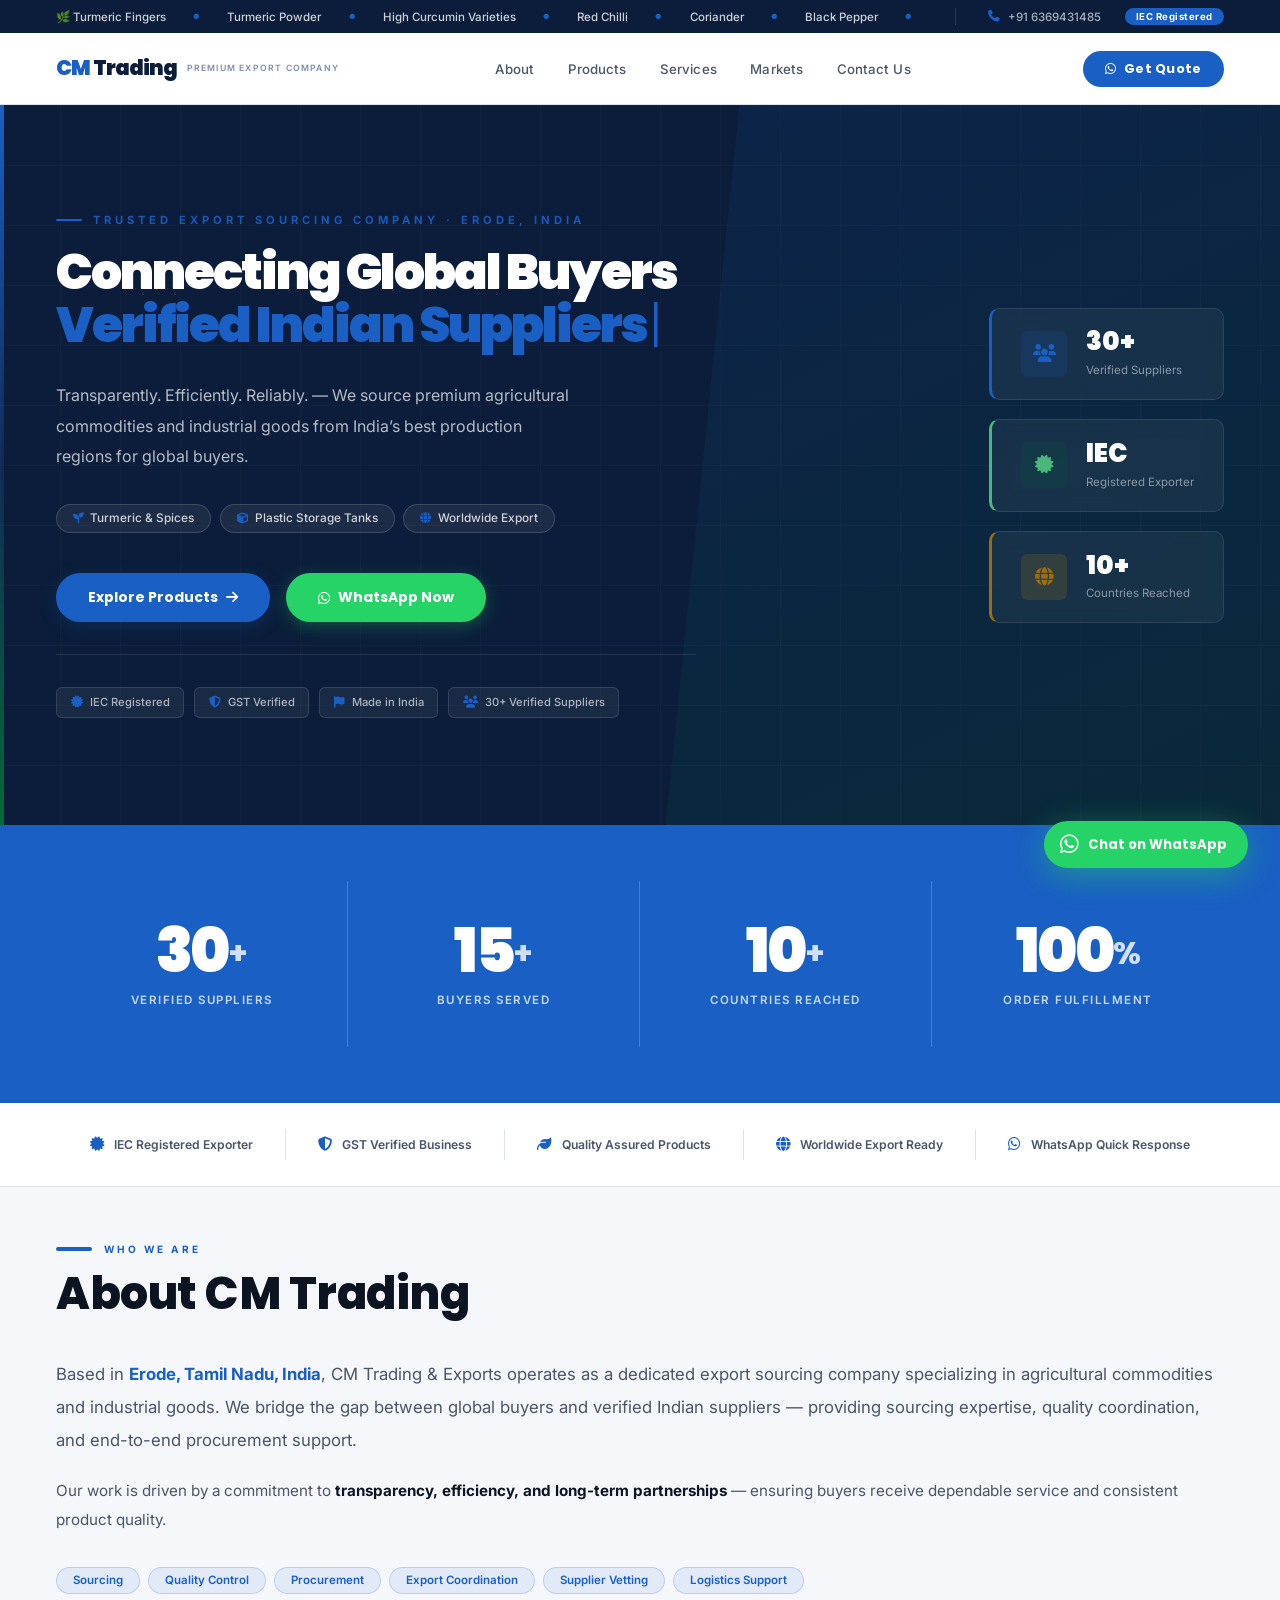
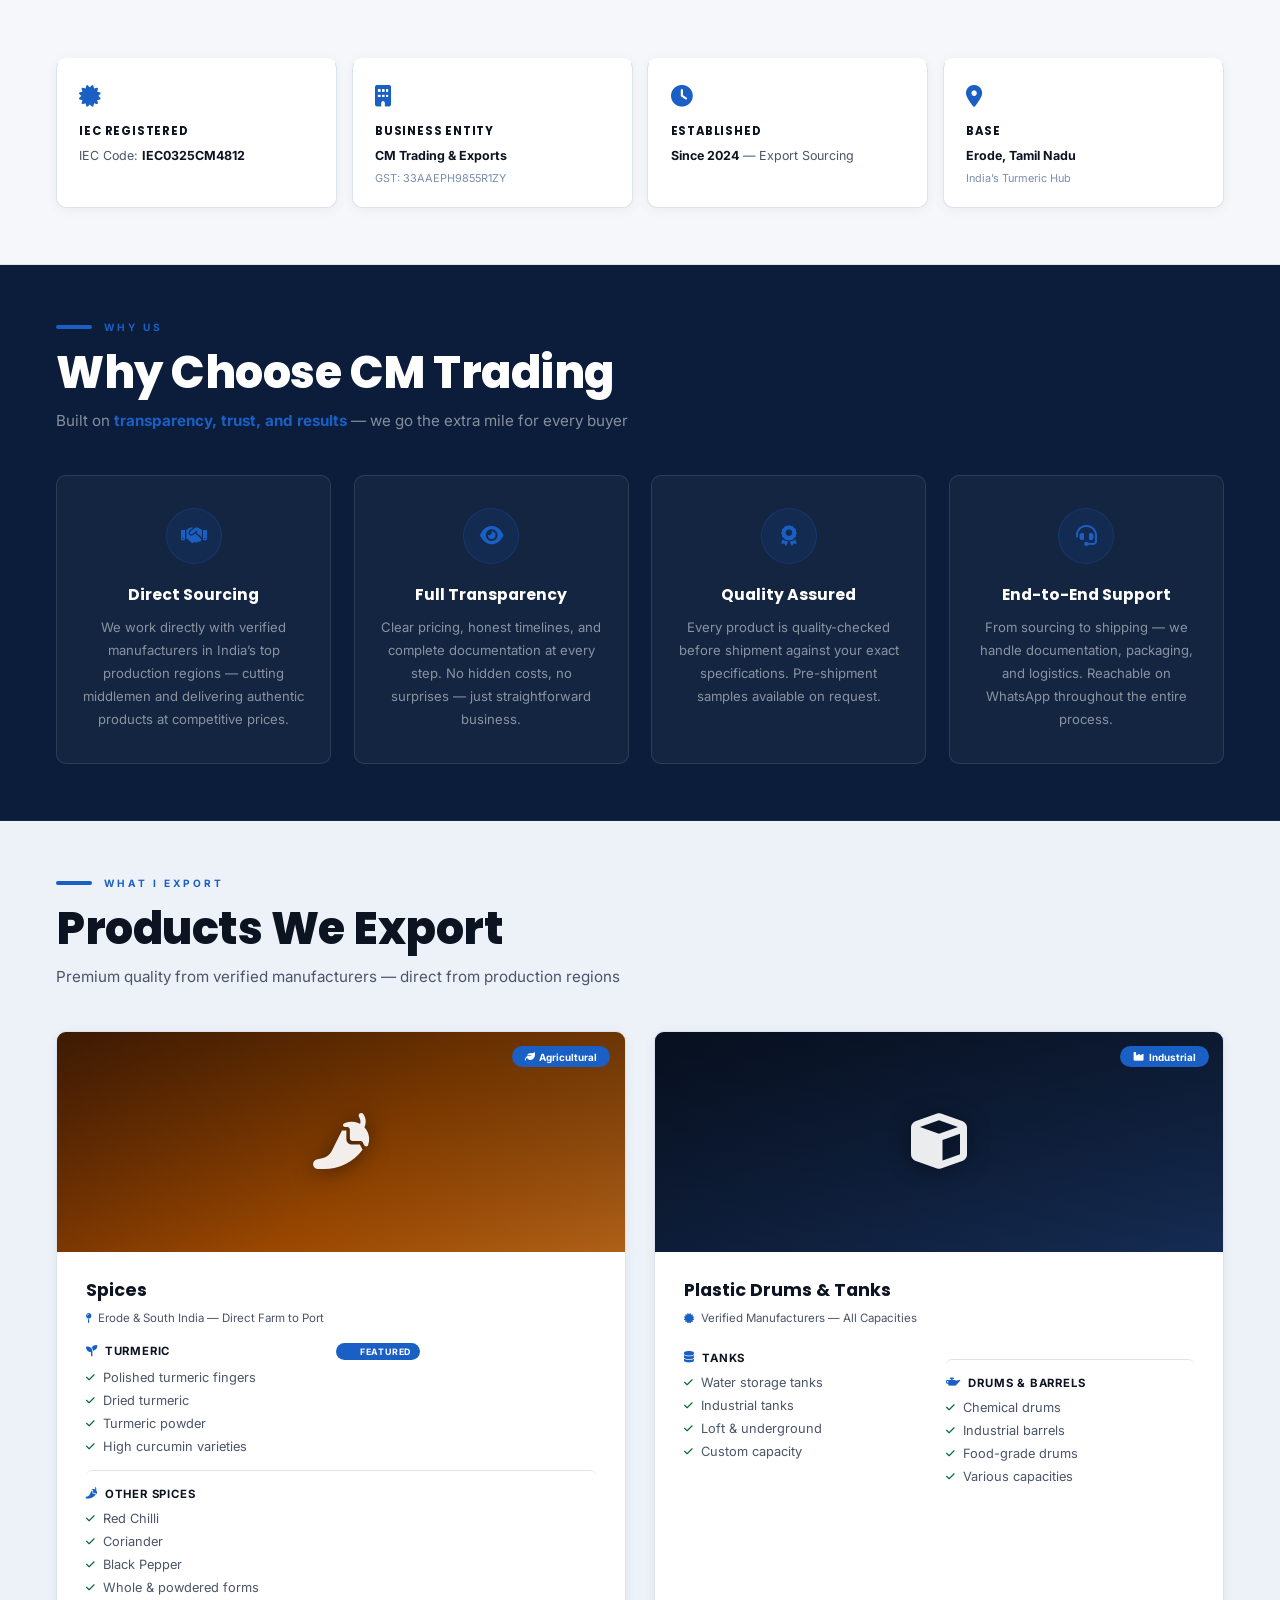
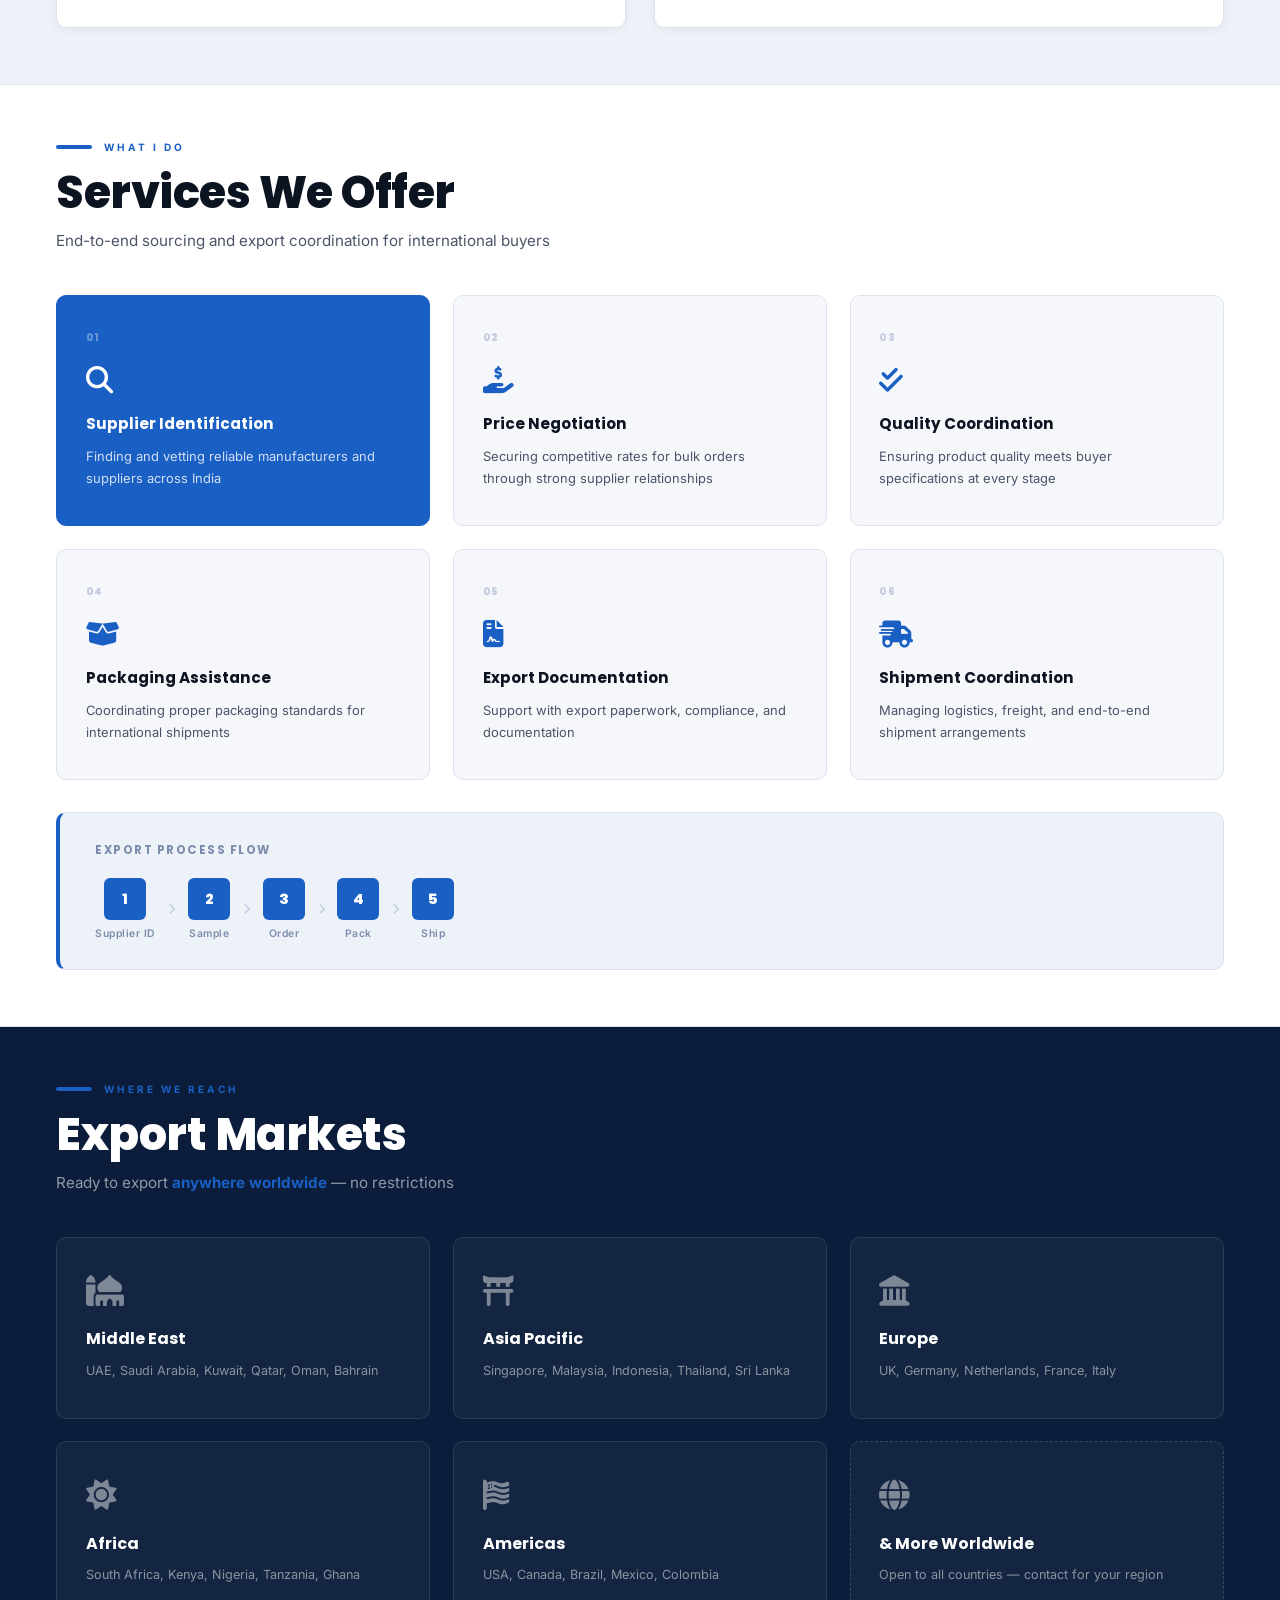
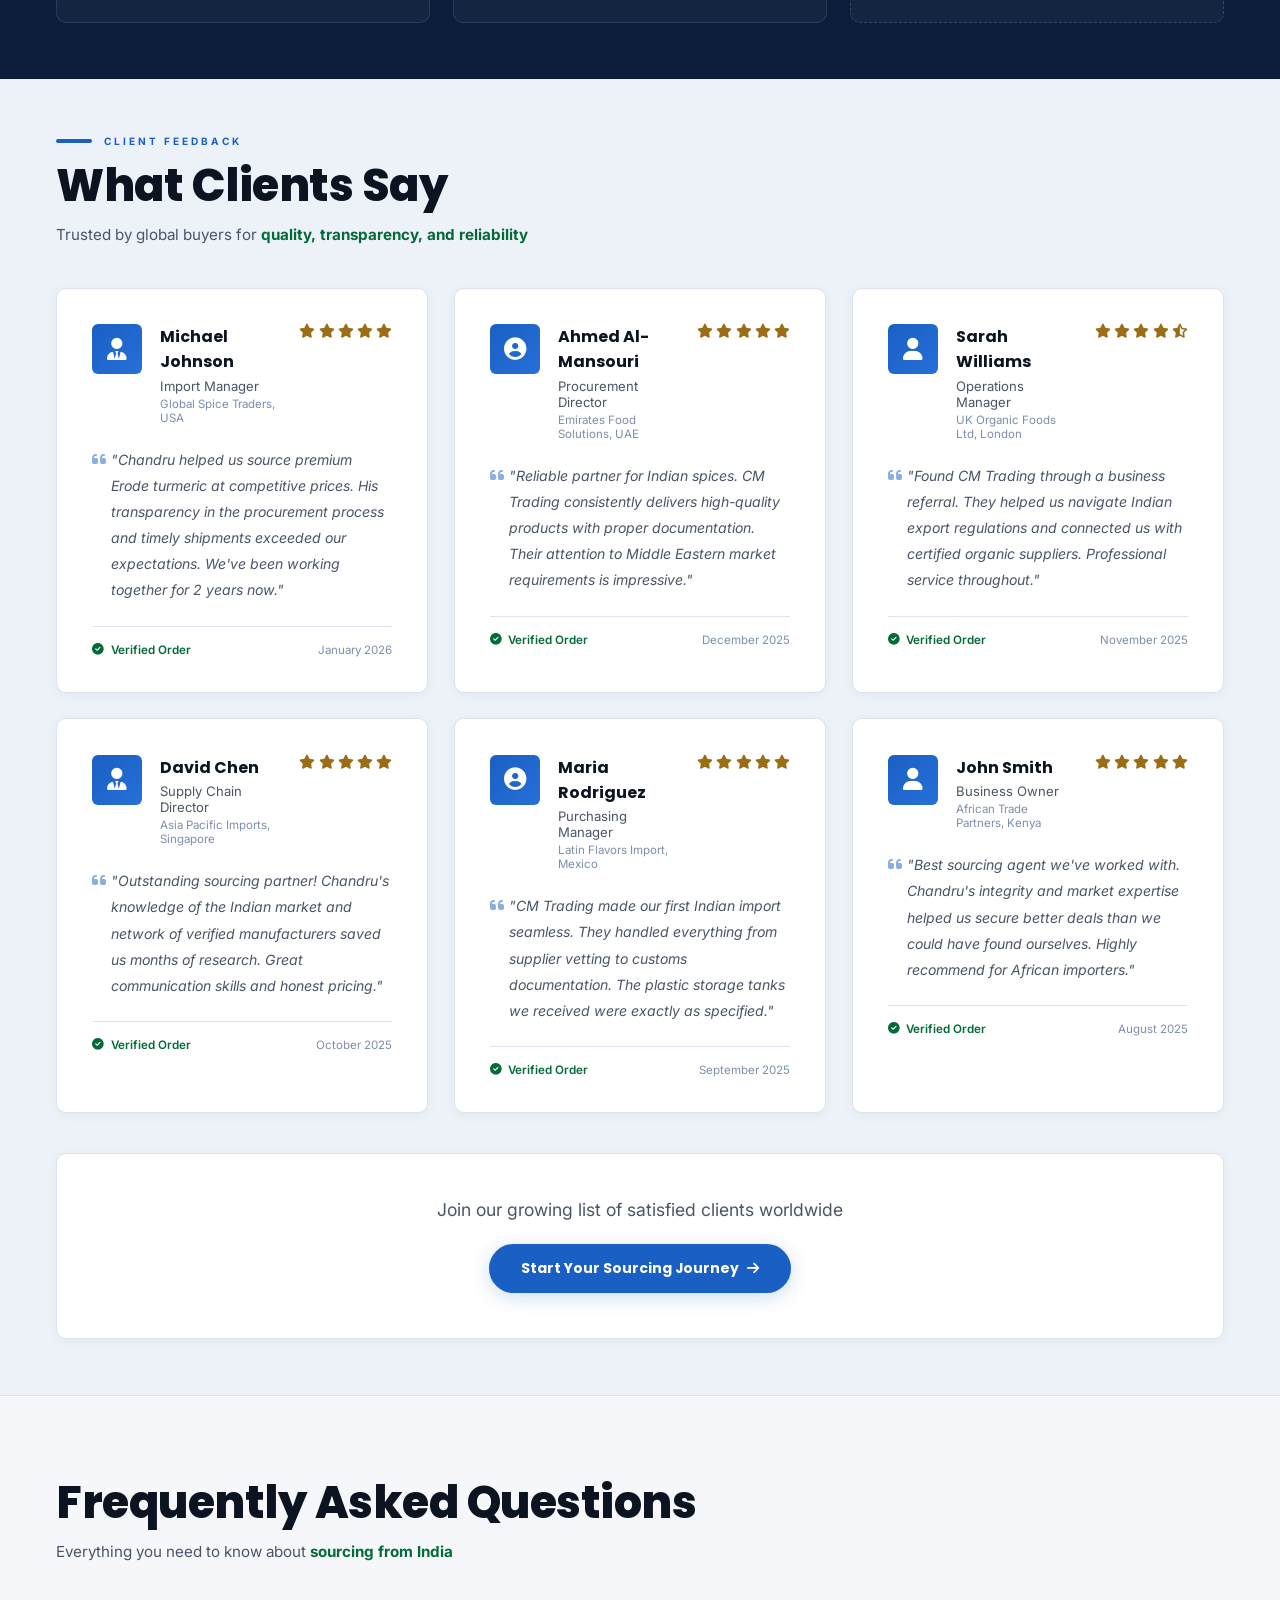
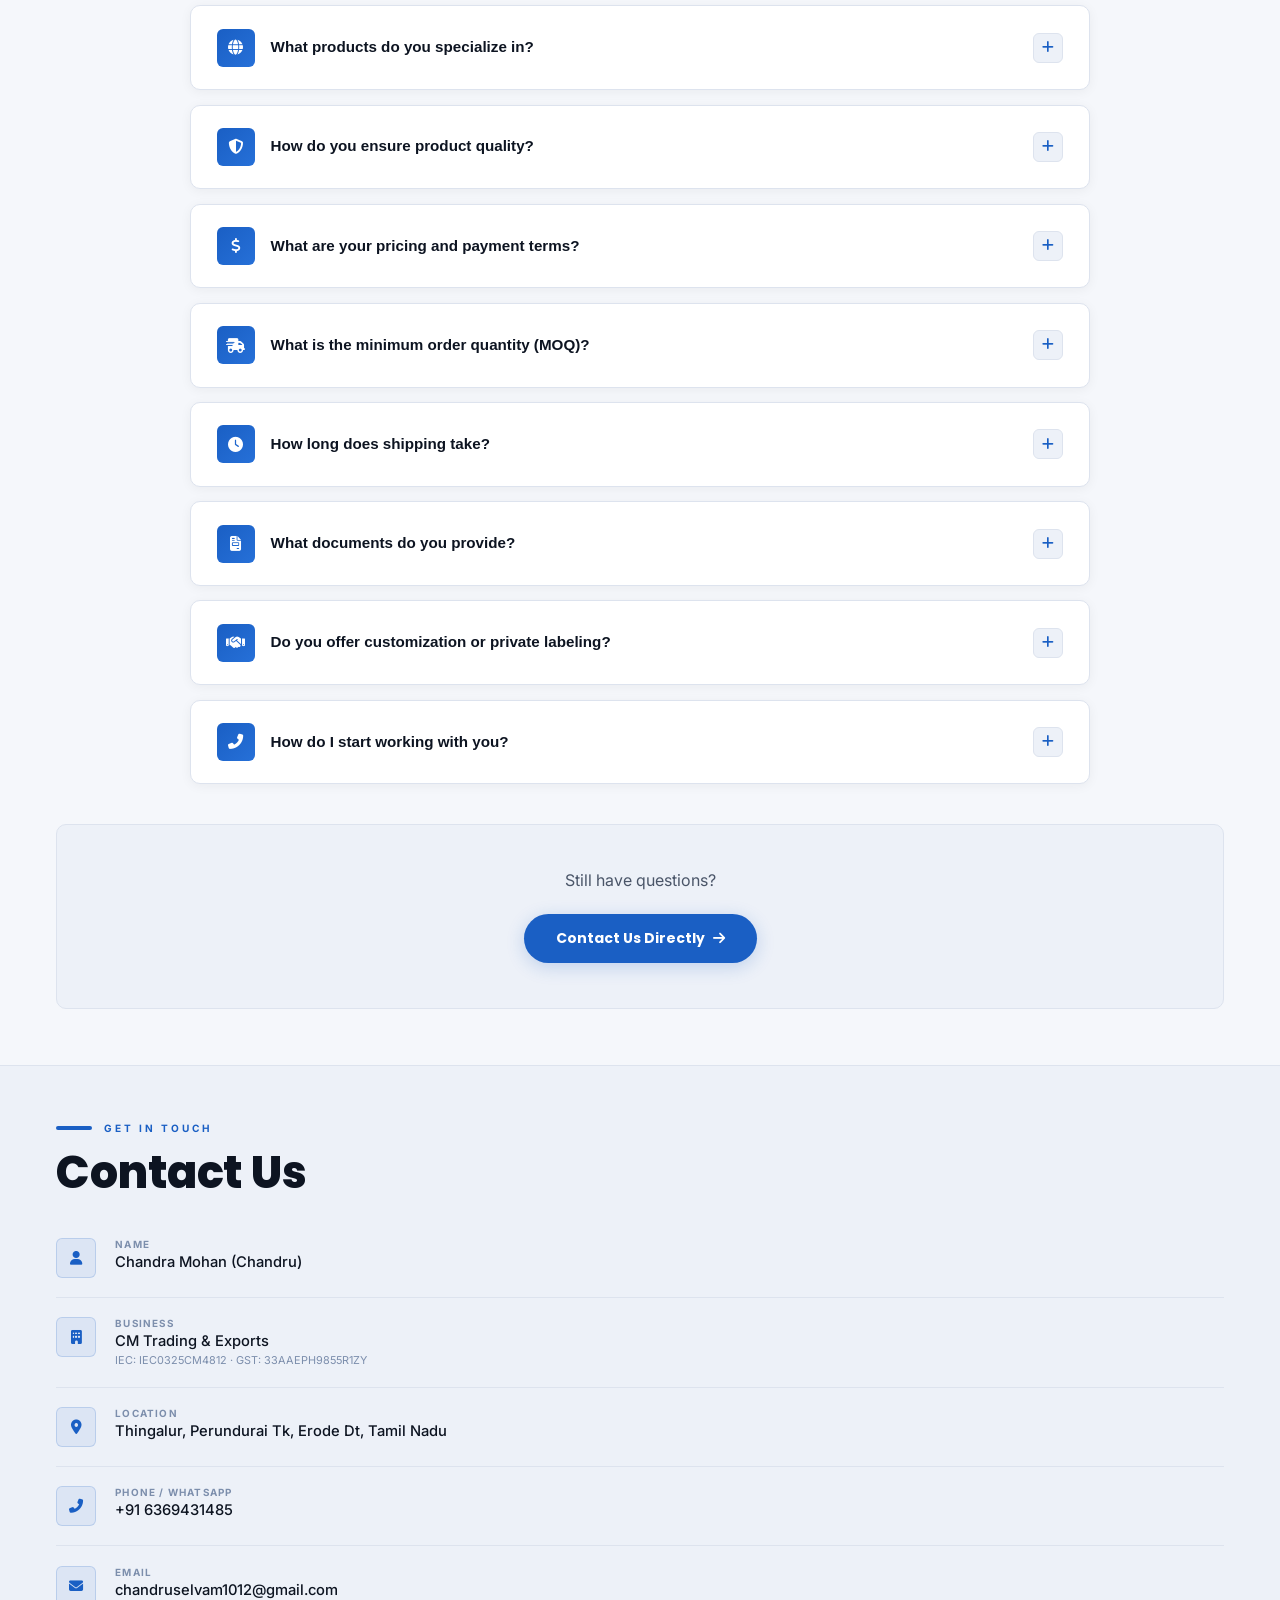
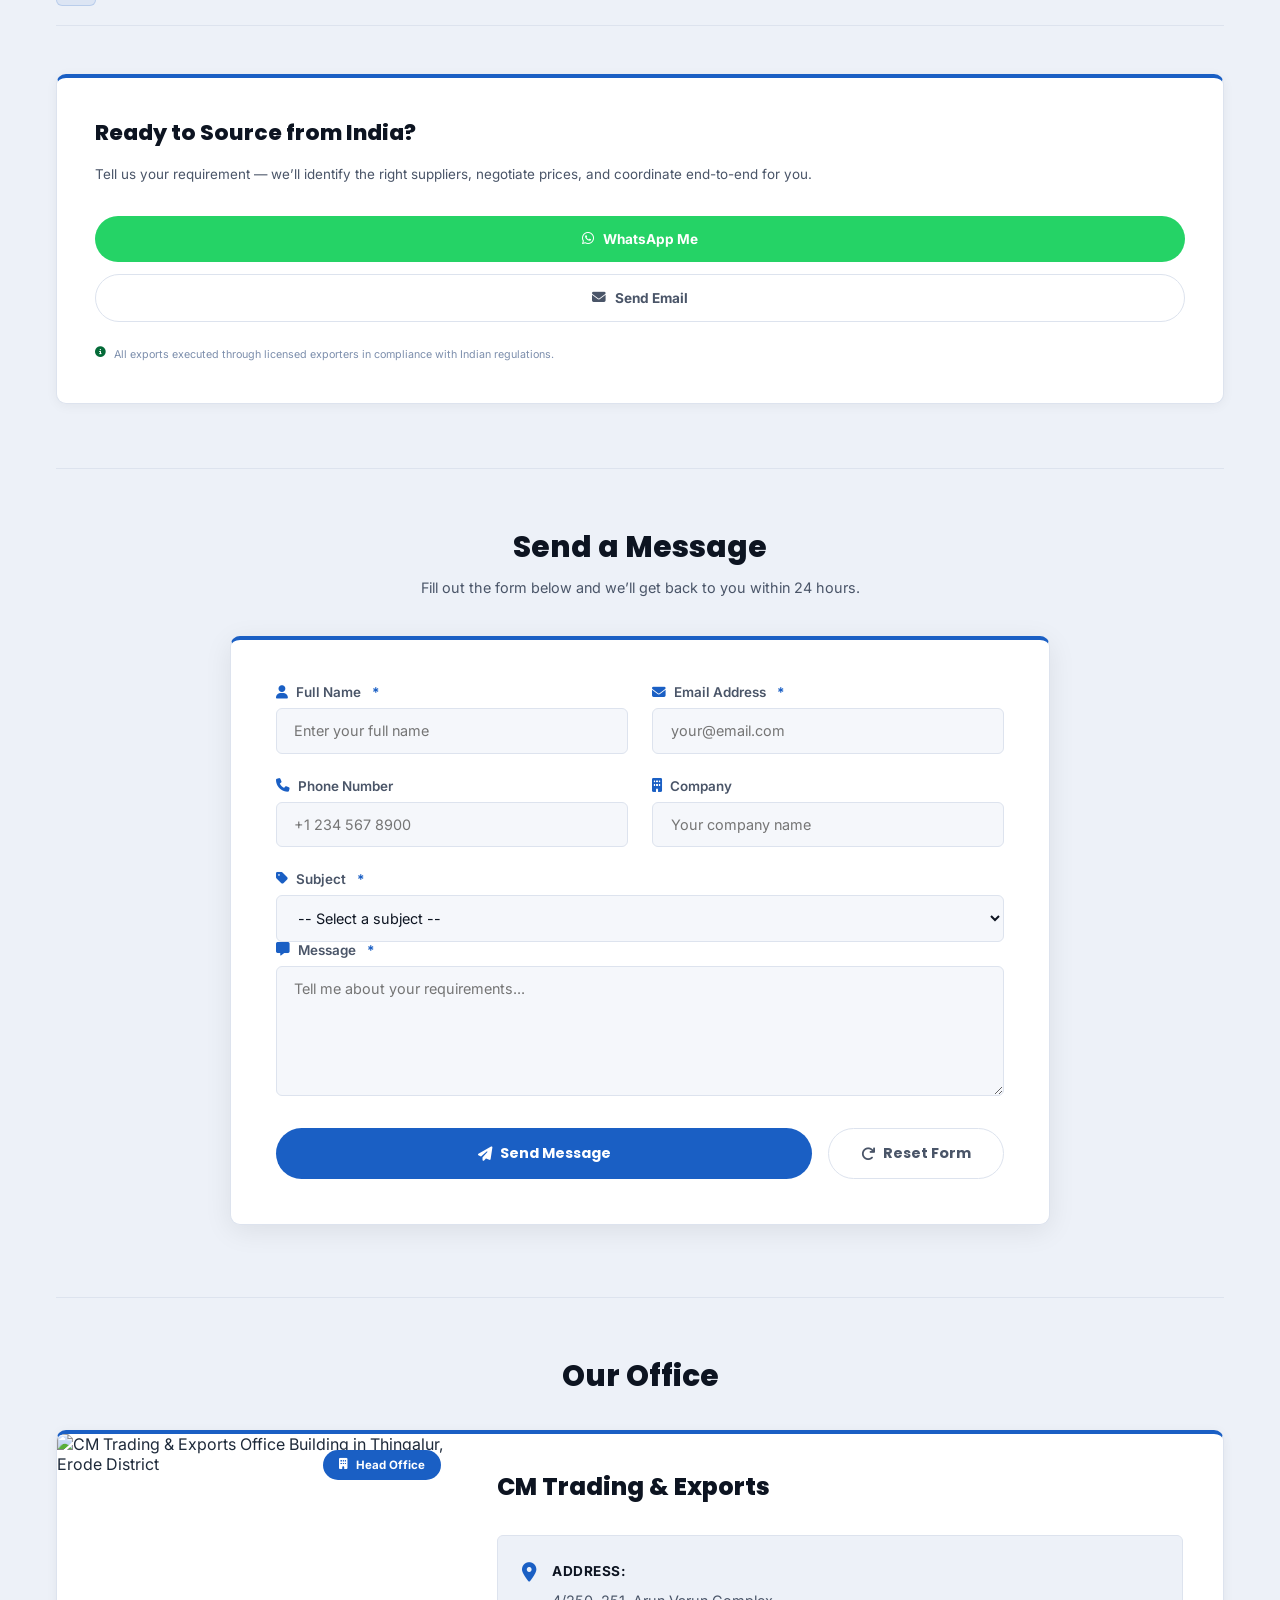
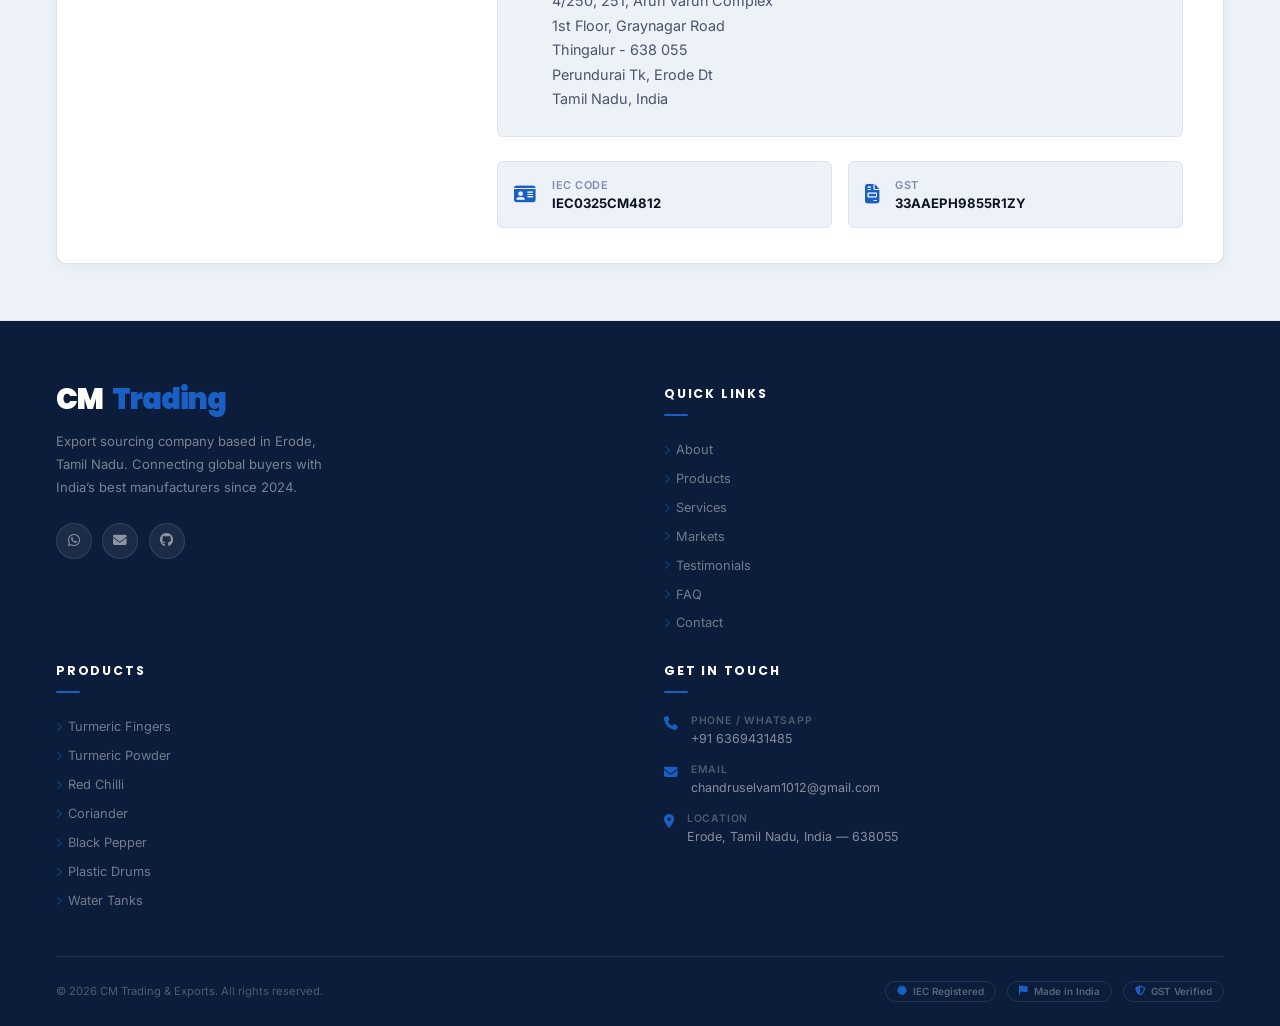
==== commit 7fc3da00: "Fix product cards: each sub-section now individually clickable (Turmeric, Spices, Tanks, Drums)" ====
--- a/index.html
+++ b/index.html
@@ -344,7 +344,7 @@
             <div class="products-row">
 
                 <!-- SPICES CARD -->
-                <a href="pages/spices.html" class="product-card reveal">
+                <div class="product-card reveal">
                     <div class="product-card-head spices-head">
                         <div class="product-card-icon-big"><i class="fas fa-pepper-hot"></i></div>
                         <span class="product-badge"><i class="fas fa-leaf"></i> Agricultural</span>
@@ -353,11 +353,12 @@
                         <h3>Spices</h3>
                         <p class="product-origin"><i class="fas fa-map-pin"></i> Erode &amp; South India &mdash; Direct Farm to Port</p>
 
-                        <!-- Turmeric sub-section -->
-                        <div class="product-sub-section">
+                        <!-- Turmeric sub-section — click to open turmeric page -->
+                        <a href="pages/turmeric.html" class="product-sub-section product-sub-link">
                             <div class="product-sub-label">
                                 <i class="fas fa-seedling"></i> Turmeric
                                 <span class="product-badge-sm"><i class="fas fa-star"></i> Featured</span>
+                                <i class="fas fa-arrow-right product-sub-arrow"></i>
                             </div>
                             <ul class="product-list">
                                 <li><i class="fas fa-check"></i> Polished turmeric fingers</li>
@@ -365,30 +366,26 @@
                                 <li><i class="fas fa-check"></i> Turmeric powder</li>
                                 <li><i class="fas fa-check"></i> High curcumin varieties</li>
                             </ul>
-                        </div>
-
-                        <!-- Other Spices sub-section -->
-                        <div class="product-sub-section">
+                        </a>
+
+                        <!-- Other Spices sub-section — click to open spices page -->
+                        <a href="pages/spices.html" class="product-sub-section product-sub-link">
                             <div class="product-sub-label">
                                 <i class="fas fa-pepper-hot"></i> Other Spices
+                                <i class="fas fa-arrow-right product-sub-arrow"></i>
                             </div>
                             <ul class="product-list">
-                                <li><i class="fas fa-check"></i> Chilli</li>
+                                <li><i class="fas fa-check"></i> Red Chilli</li>
                                 <li><i class="fas fa-check"></i> Coriander</li>
                                 <li><i class="fas fa-check"></i> Black Pepper</li>
                                 <li><i class="fas fa-check"></i> Whole &amp; powdered forms</li>
                             </ul>
-                        </div>
-
-                        <div class="product-view-details" style="display:flex;justify-content:space-between;align-items:center;gap:.75rem">
-                            <span><i class="fas fa-arrow-right"></i> View Spices Details</span>
-                            <a href="pages/turmeric.html" onclick="event.stopPropagation()" style="display:inline-flex;align-items:center;gap:.35rem;background:var(--saffron-soft);color:var(--saffron);border:1px solid rgba(26,95,196,.15);padding:.25rem .75rem;border-radius:50px;font-size:.75rem;font-weight:700;text-decoration:none;white-space:nowrap"><i class="fas fa-seedling"></i> Turmeric Page</a>
-                        </div>
-                    </div>
-                </a>
+                        </a>
+                    </div>
+                </div>
 
                 <!-- PLASTIC DRUMS & TANKS CARD -->
-                <a href="pages/plastic-storage.html" class="product-card reveal">
+                <div class="product-card reveal">
                     <div class="product-card-head industrial-head">
                         <div class="product-card-icon-big"><i class="fas fa-cube"></i></div>
                         <span class="product-badge"><i class="fas fa-industry"></i> Industrial</span>
@@ -398,10 +395,11 @@
                         <p class="product-origin"><i class="fas fa-certificate"></i> Verified Manufacturers &mdash; All Capacities</p>
 
                         <div class="product-sub-grid">
-                            <!-- Tanks sub-section -->
-                            <div class="product-sub-section">
+                            <!-- Tanks sub-section — click to open tanks page -->
+                            <a href="pages/plastic-storage.html#tanks" class="product-sub-section product-sub-link">
                                 <div class="product-sub-label">
                                     <i class="fas fa-database"></i> Tanks
+                                    <i class="fas fa-arrow-right product-sub-arrow"></i>
                                 </div>
                                 <ul class="product-list">
                                     <li><i class="fas fa-check"></i> Water storage tanks</li>
@@ -409,12 +407,13 @@
                                     <li><i class="fas fa-check"></i> Loft &amp; underground</li>
                                     <li><i class="fas fa-check"></i> Custom capacity</li>
                                 </ul>
-                            </div>
-
-                            <!-- Drums & Barrels sub-section -->
-                            <div class="product-sub-section">
+                            </a>
+
+                            <!-- Drums & Barrels sub-section — click to open drums section -->
+                            <a href="pages/plastic-storage.html#drums" class="product-sub-section product-sub-link">
                                 <div class="product-sub-label">
                                     <i class="fas fa-oil-can"></i> Drums &amp; Barrels
+                                    <i class="fas fa-arrow-right product-sub-arrow"></i>
                                 </div>
                                 <ul class="product-list">
                                     <li><i class="fas fa-check"></i> Chemical drums</li>
@@ -422,14 +421,10 @@
                                     <li><i class="fas fa-check"></i> Food-grade drums</li>
                                     <li><i class="fas fa-check"></i> Various capacities</li>
                                 </ul>
-                            </div>
-                        </div>
-
-                        <div class="product-view-details">
-                            <i class="fas fa-arrow-right"></i> View Details &amp; Images
-                        </div>
-                    </div>
-                </a>
+                            </a>
+                        </div>
+                    </div>
+                </div>
 
             </div>
         </section>
--- a/css/style.css
+++ b/css/style.css
@@ -414,6 +414,15 @@
 .product-sub-label i{color:var(--saffron)}
 .product-badge-sm{background:var(--saffron);color:#fff;font-size:.55rem;font-weight:700;padding:.18rem .55rem;border-radius:var(--radius-pill);display:inline-flex;align-items:center;gap:.25rem;margin-left:auto}
 .product-sub-grid{display:grid;grid-template-columns:repeat(2,1fr);gap:.9rem;margin-top:.5rem}
+
+/* Clickable sub-section links */
+.product-sub-link{display:block;text-decoration:none;color:inherit;cursor:pointer;border-radius:var(--radius-sm);transition:background .18s}
+.product-sub-link:hover{background:var(--bg-alt)}
+.product-sub-link:hover .product-sub-label{color:var(--saffron)}
+.product-sub-arrow{margin-left:auto !important;font-size:.62rem !important;color:var(--saffron) !important;opacity:0;transform:translateX(-5px);transition:opacity .18s,transform .18s}
+.product-sub-link:hover .product-sub-arrow{opacity:1;transform:translateX(0)}
+/* Card is now a div — keep border/shadow hover but remove pointer cursor */
+.product-card{cursor:default}
 
 /* --- SERVICES --- */
 .services-section{background:var(--bg-card);border-bottom:1px solid var(--border)}
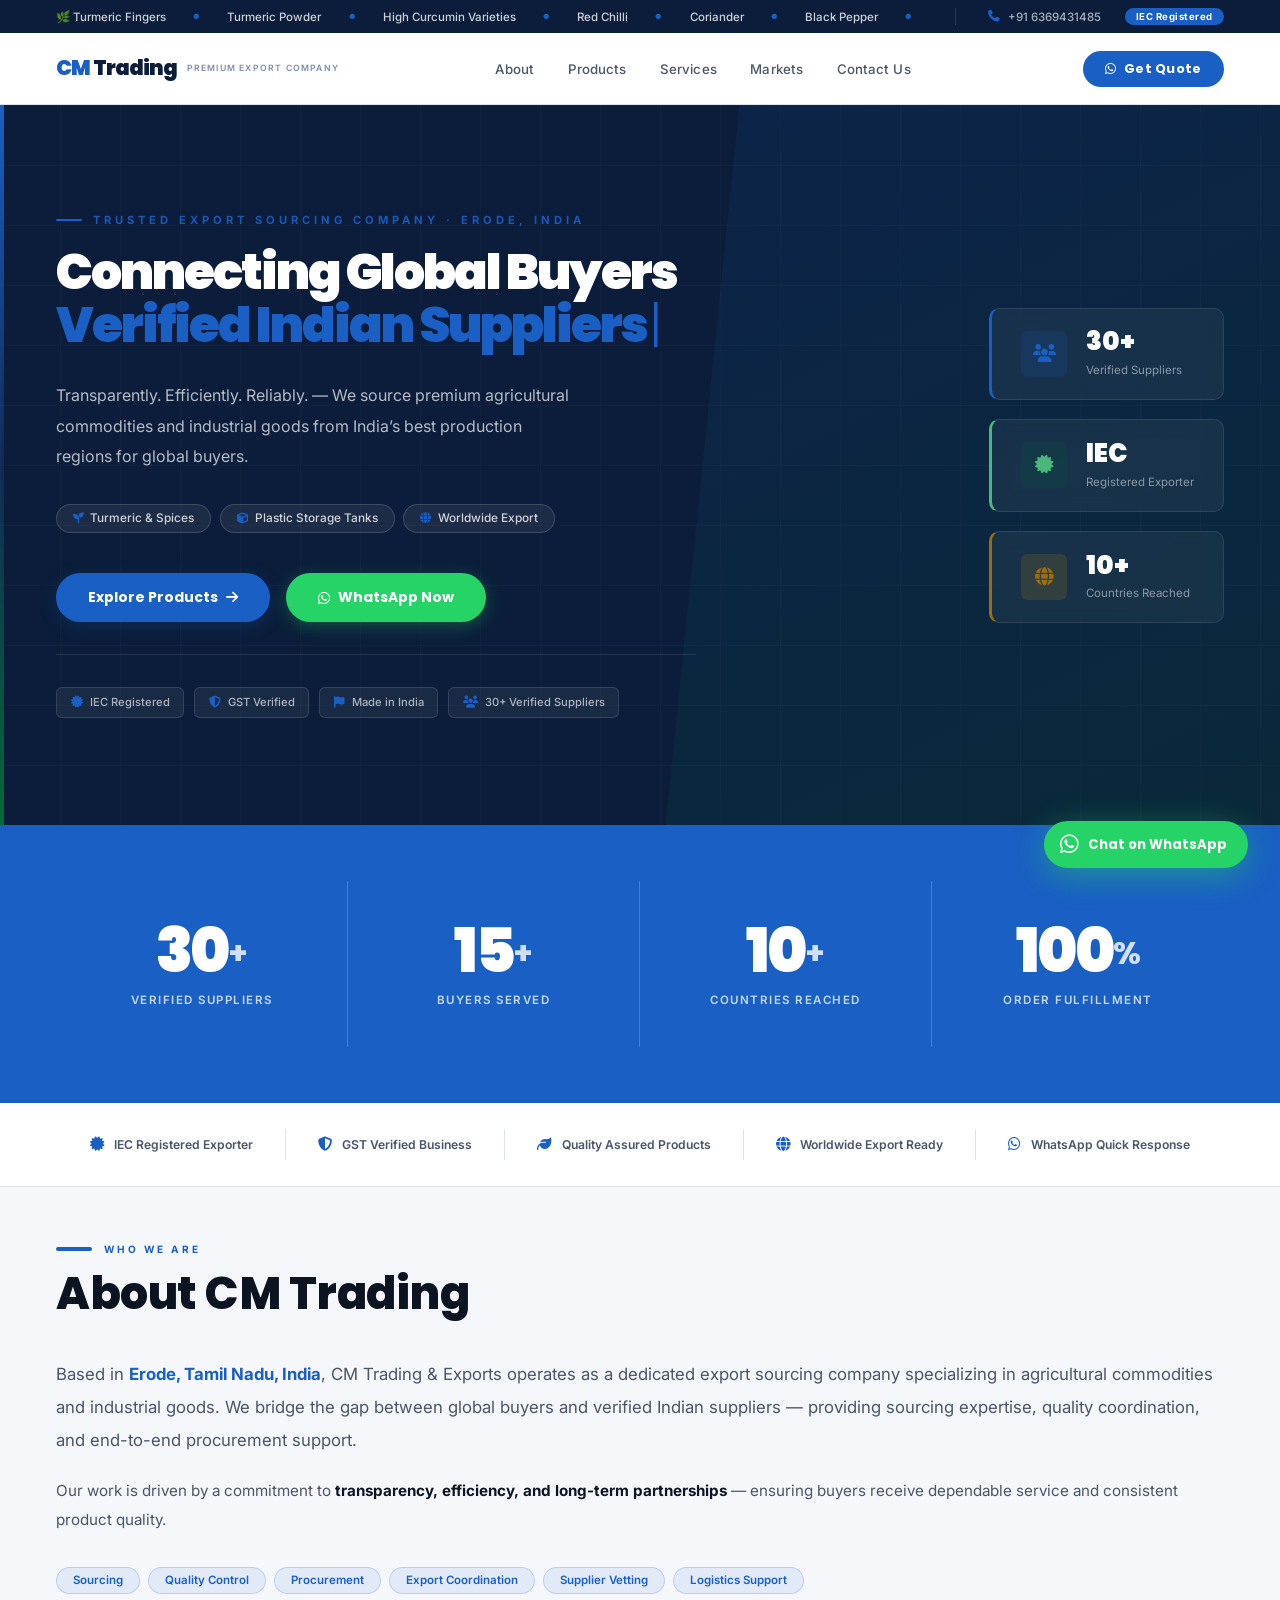
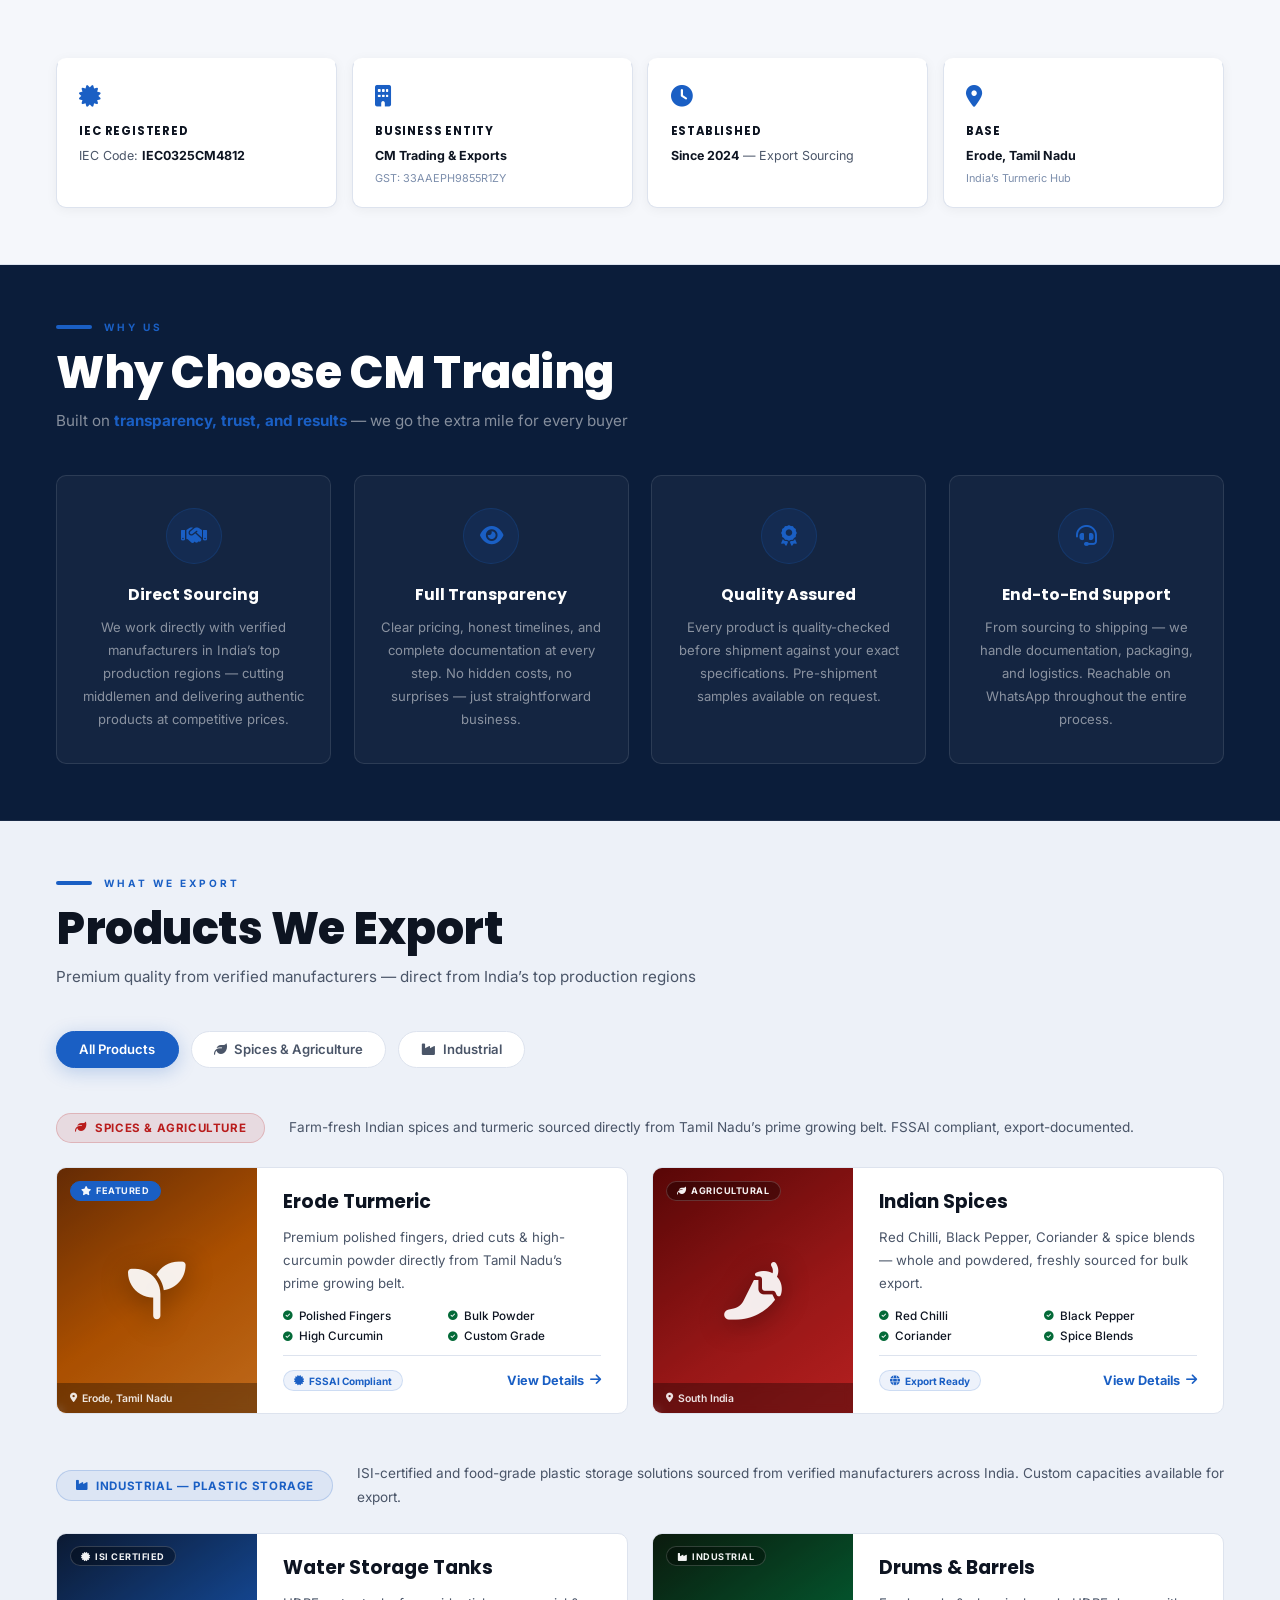
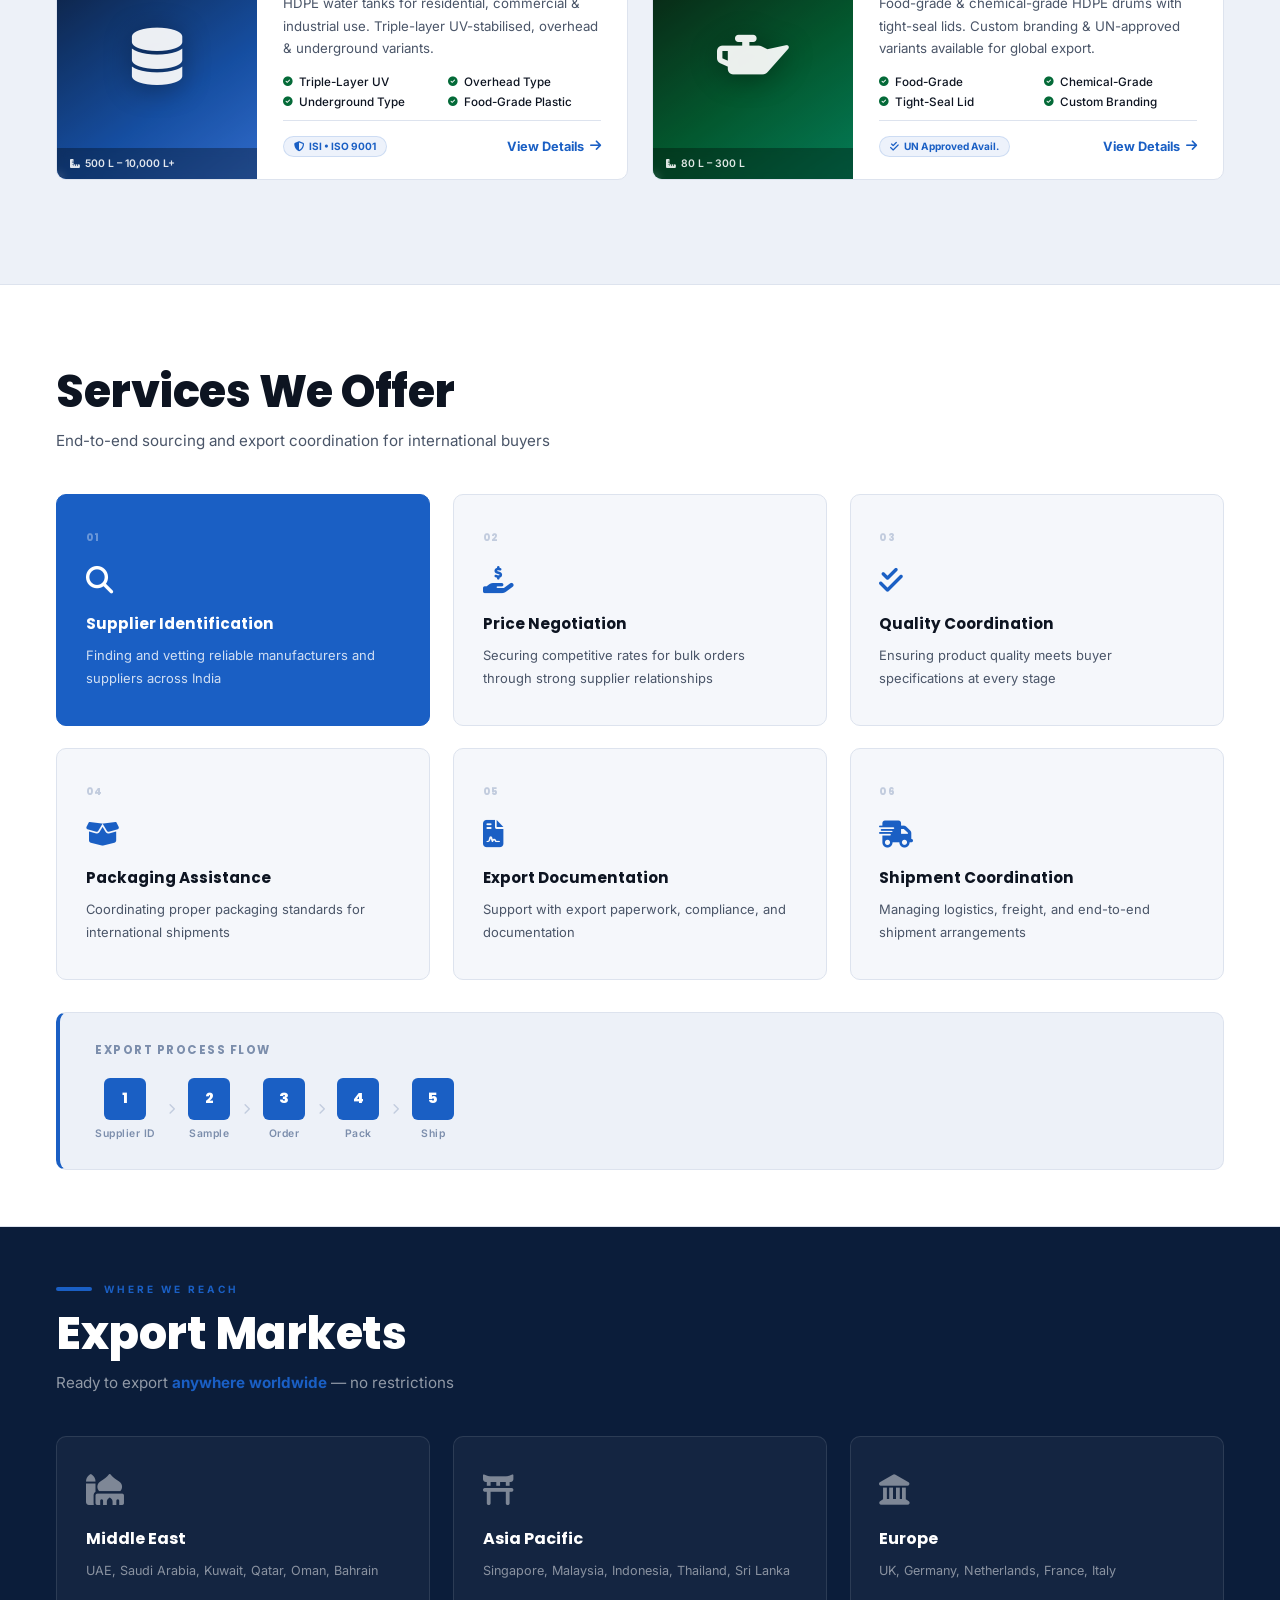
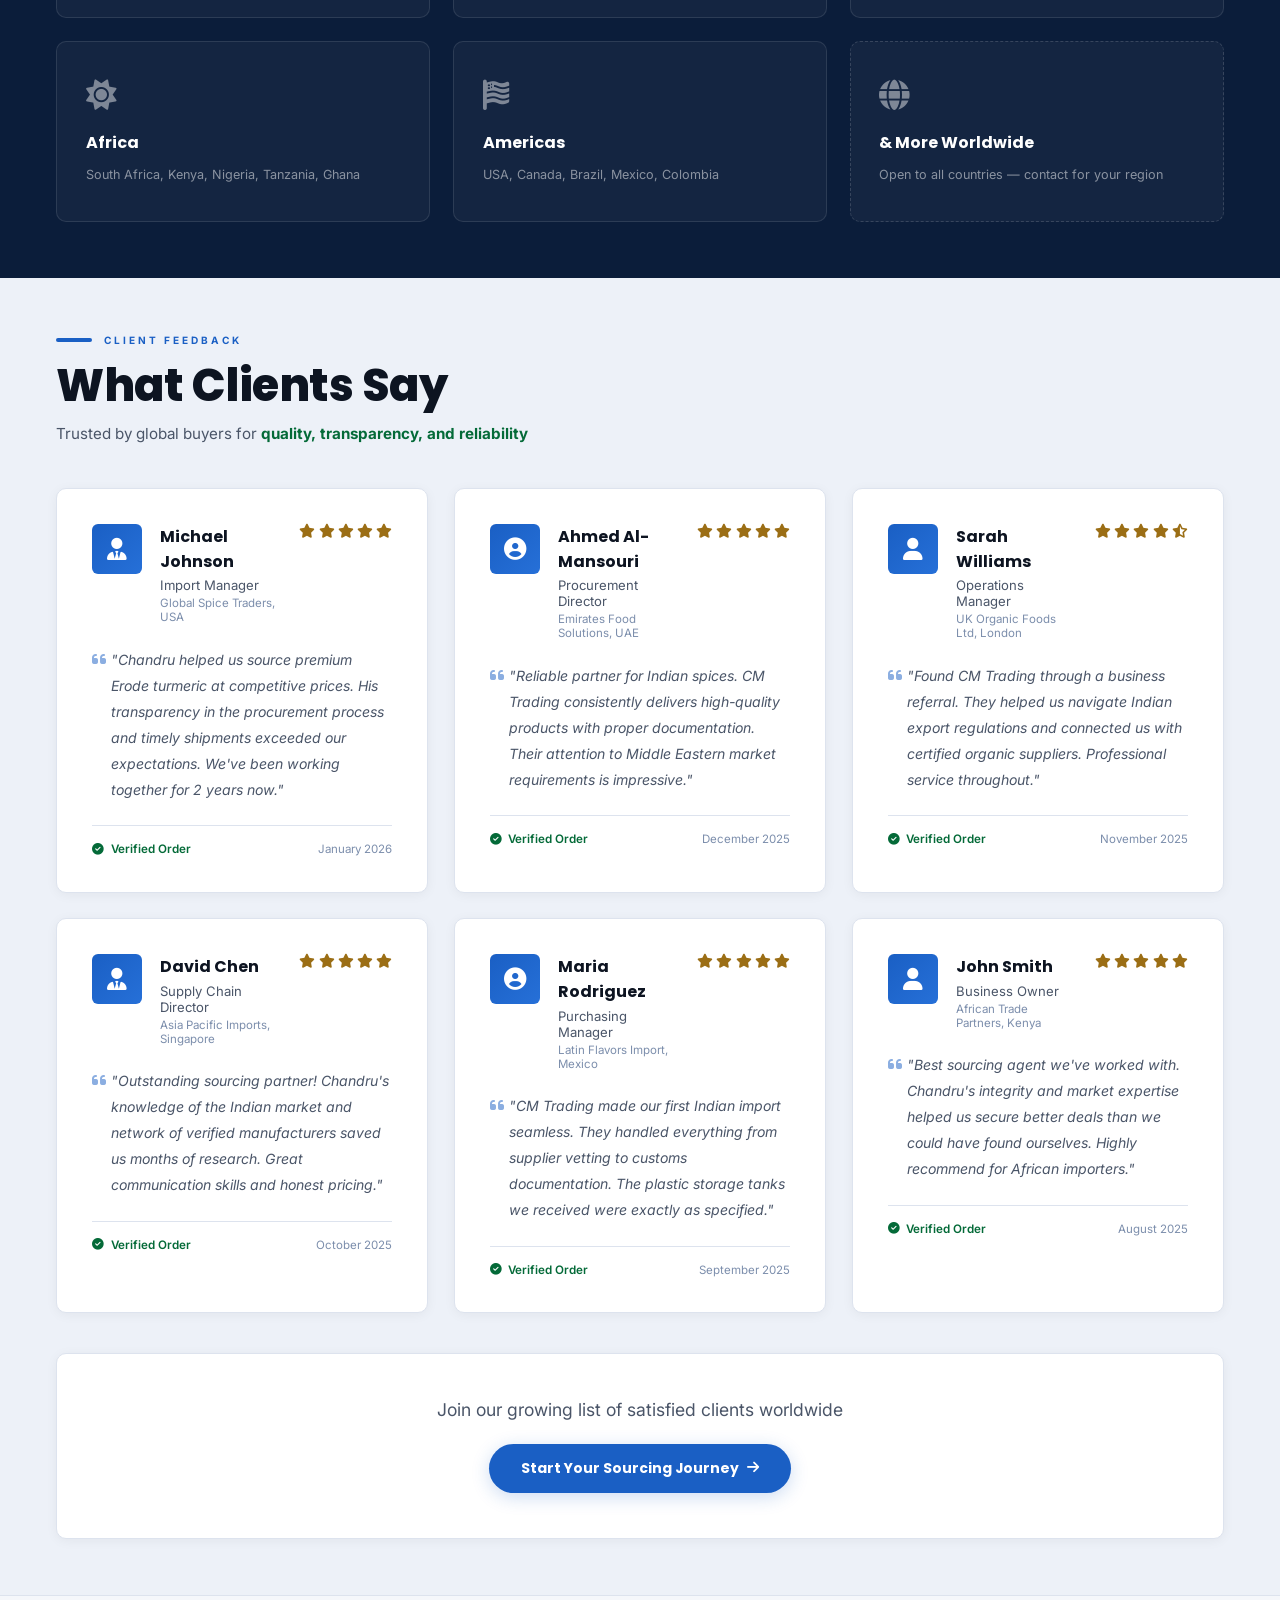
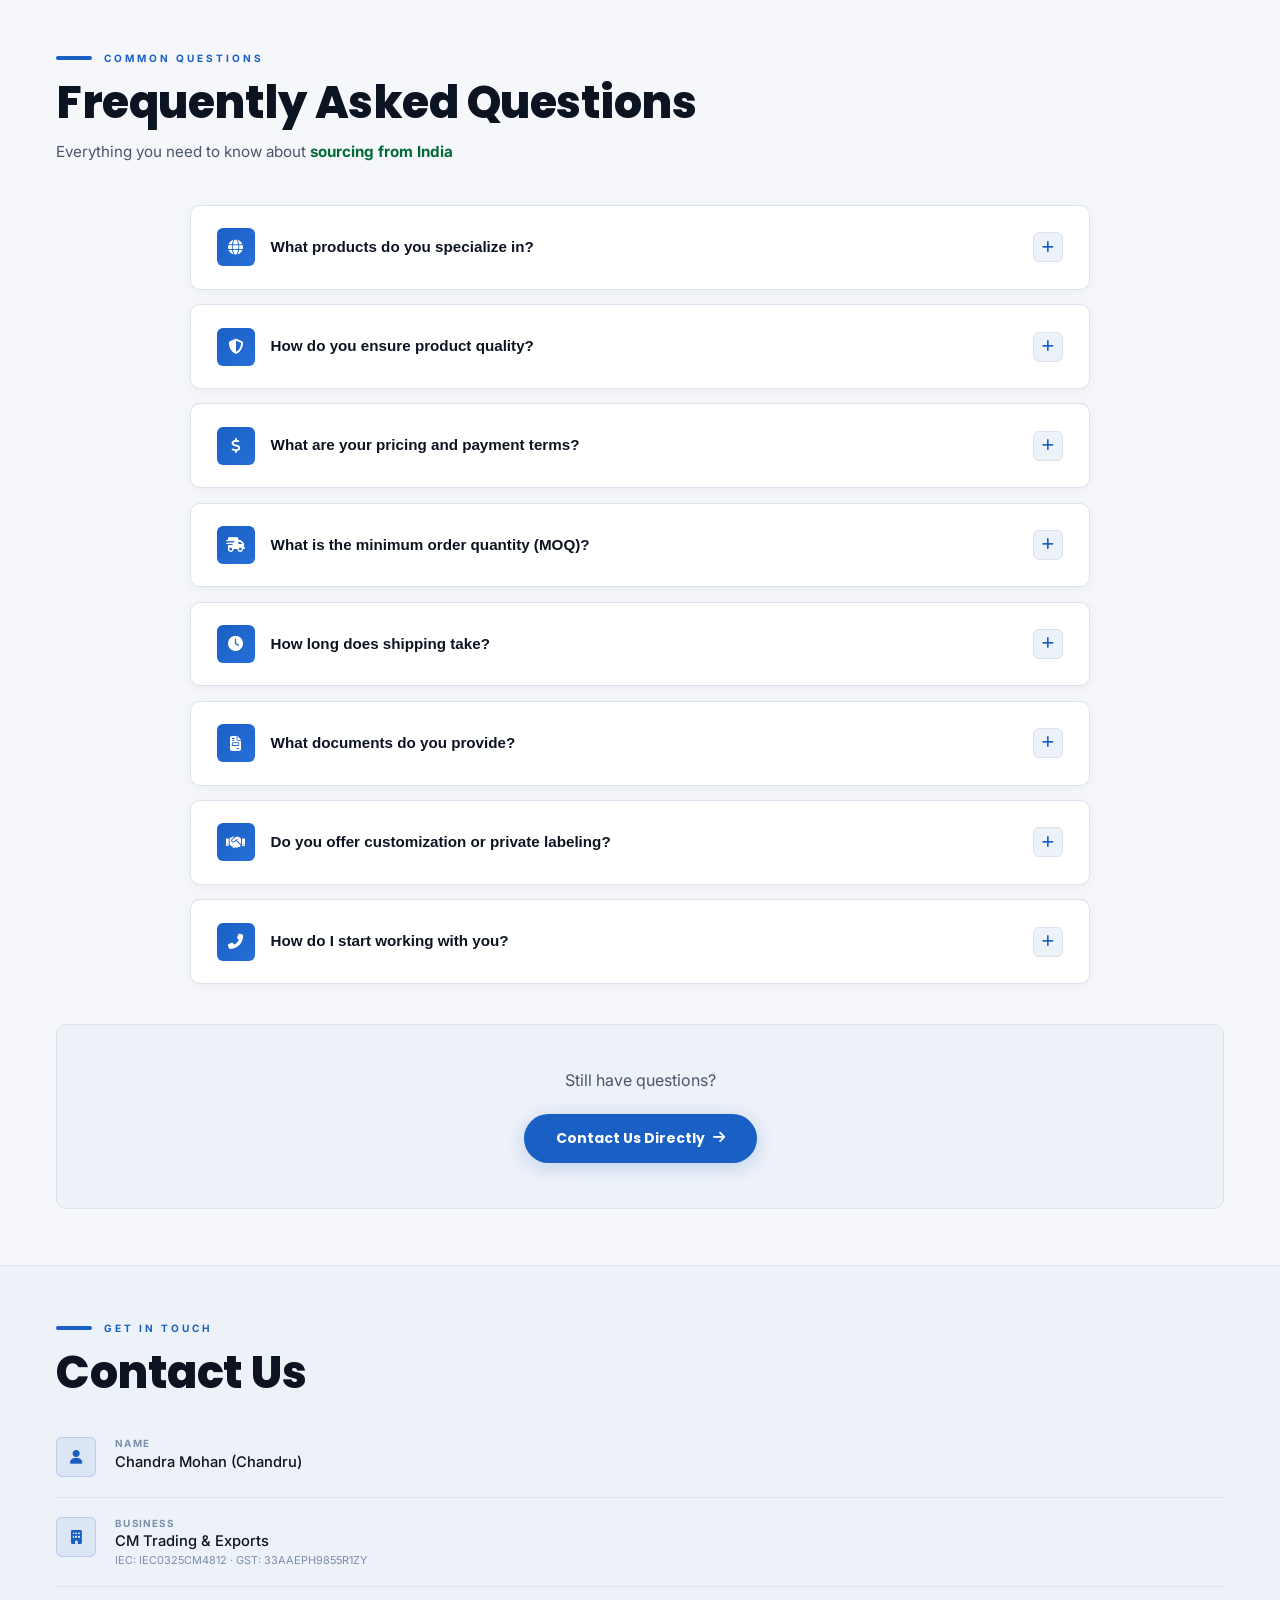
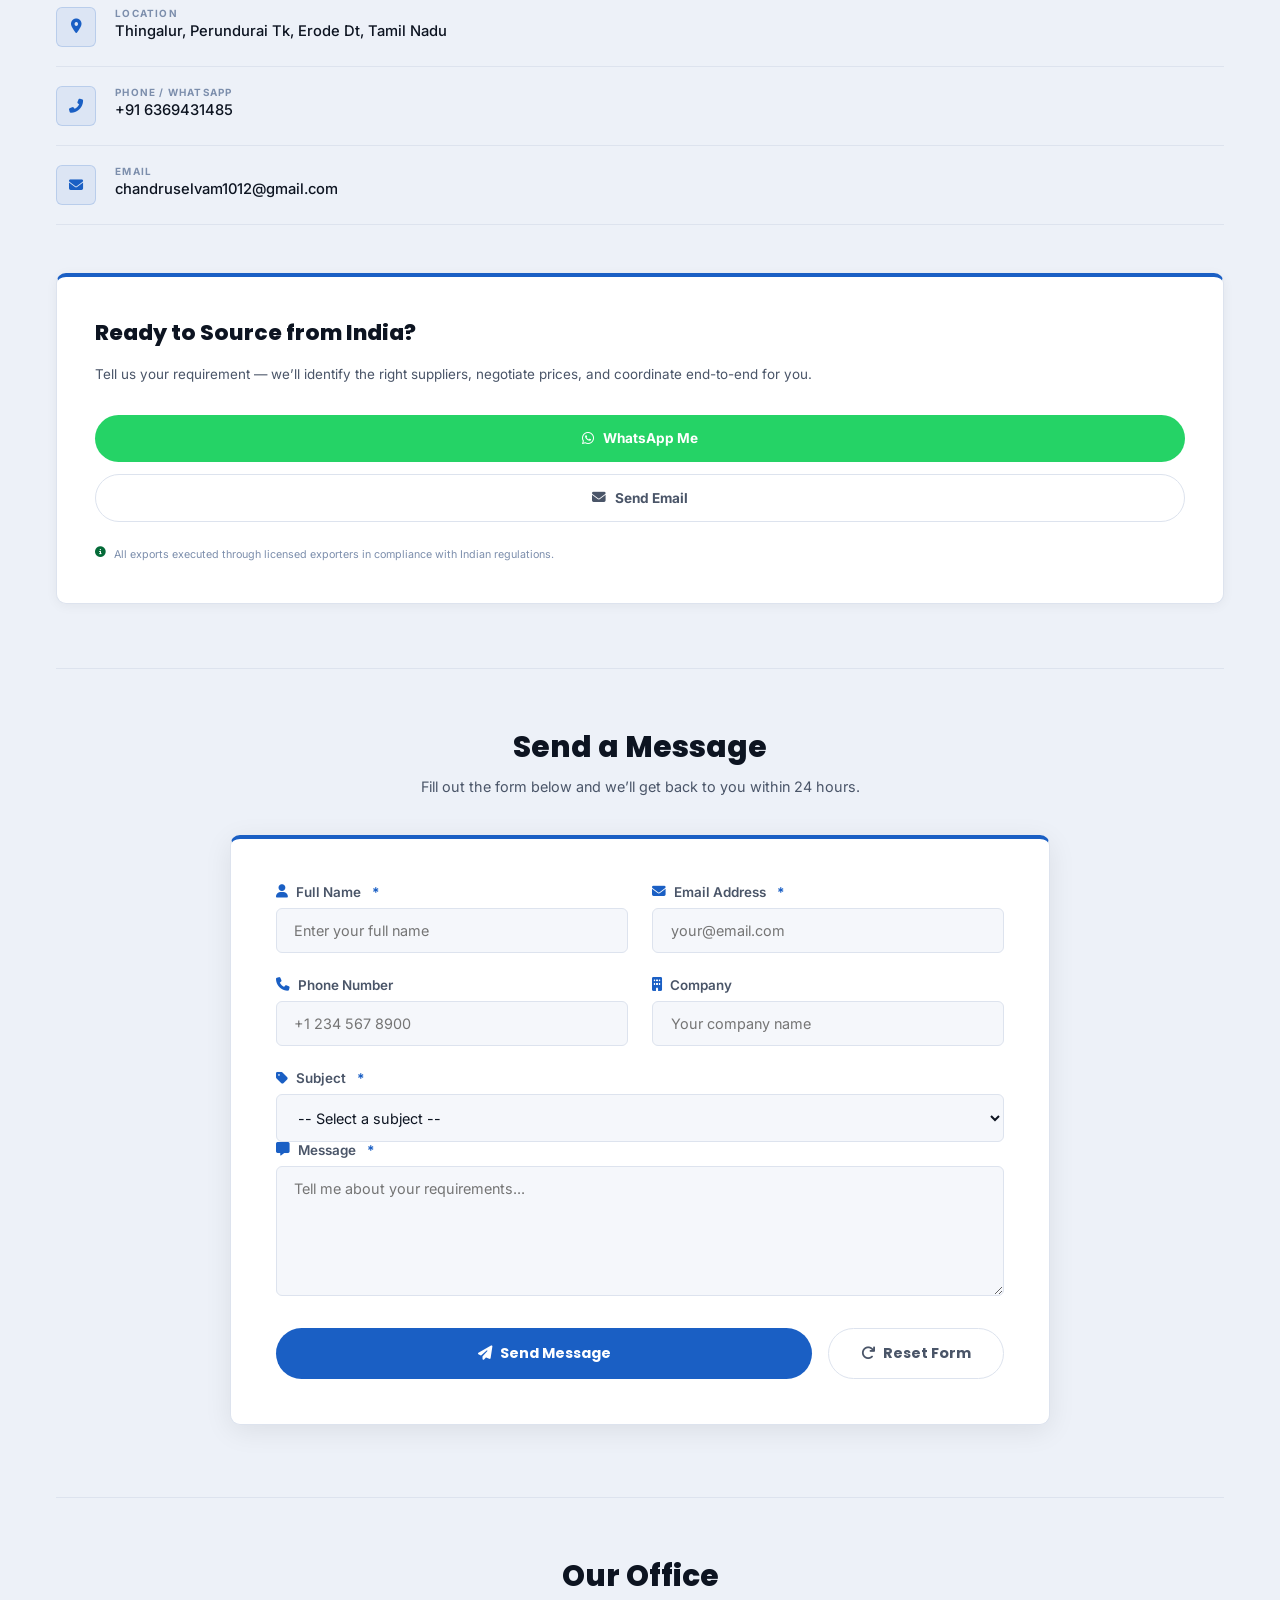
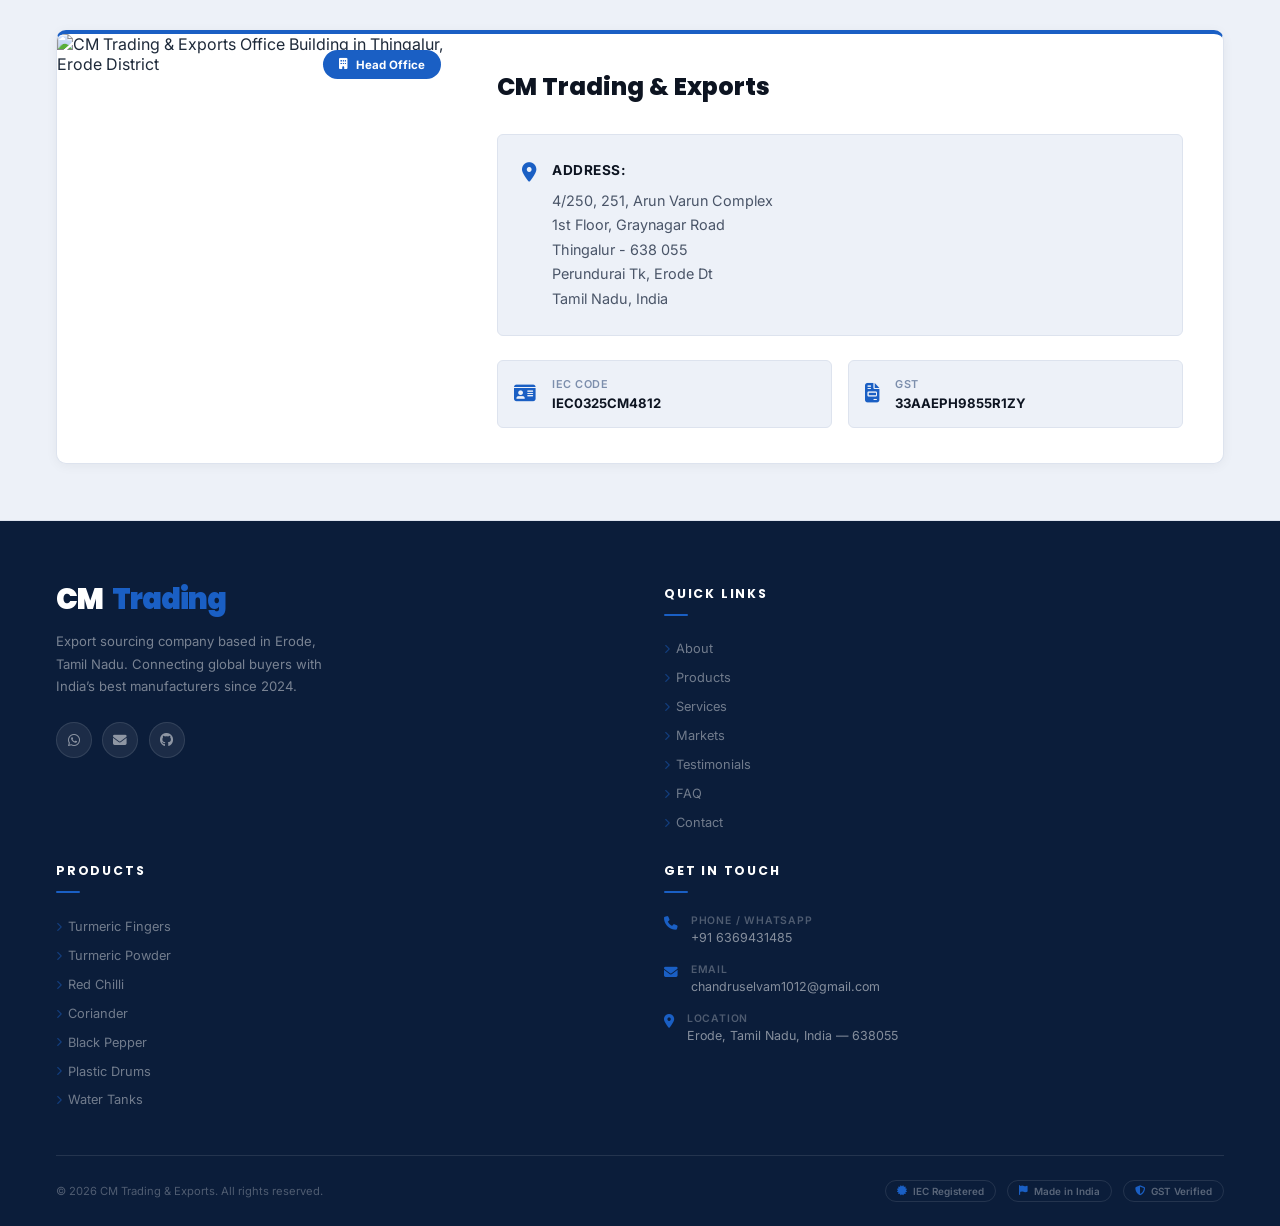
==== commit a085bcc7: "Redesign product section: showcase cards with visual panels, category groups, filter tabs" ====
--- a/index.html
+++ b/index.html
@@ -336,97 +336,148 @@
         <section id="products" class="content-section products-section">
             <div class="section-label-row reveal">
                 <div class="section-label-bar"></div>
-                <span class="section-label-text">WHAT I EXPORT</span>
+                <span class="section-label-text">WHAT WE EXPORT</span>
             </div>
             <h2 class="content-title reveal">Products We Export</h2>
-            <p class="content-subtitle reveal">Premium quality from verified manufacturers &mdash; direct from production regions</p>
-
-            <div class="products-row">
-
-                <!-- SPICES CARD -->
-                <div class="product-card reveal">
-                    <div class="product-card-head spices-head">
-                        <div class="product-card-icon-big"><i class="fas fa-pepper-hot"></i></div>
-                        <span class="product-badge"><i class="fas fa-leaf"></i> Agricultural</span>
-                    </div>
-                    <div class="product-card-body">
-                        <h3>Spices</h3>
-                        <p class="product-origin"><i class="fas fa-map-pin"></i> Erode &amp; South India &mdash; Direct Farm to Port</p>
-
-                        <!-- Turmeric sub-section — click to open turmeric page -->
-                        <a href="pages/turmeric.html" class="product-sub-section product-sub-link">
-                            <div class="product-sub-label">
-                                <i class="fas fa-seedling"></i> Turmeric
-                                <span class="product-badge-sm"><i class="fas fa-star"></i> Featured</span>
-                                <i class="fas fa-arrow-right product-sub-arrow"></i>
-                            </div>
-                            <ul class="product-list">
-                                <li><i class="fas fa-check"></i> Polished turmeric fingers</li>
-                                <li><i class="fas fa-check"></i> Dried turmeric</li>
-                                <li><i class="fas fa-check"></i> Turmeric powder</li>
-                                <li><i class="fas fa-check"></i> High curcumin varieties</li>
-                            </ul>
-                        </a>
-
-                        <!-- Other Spices sub-section — click to open spices page -->
-                        <a href="pages/spices.html" class="product-sub-section product-sub-link">
-                            <div class="product-sub-label">
-                                <i class="fas fa-pepper-hot"></i> Other Spices
-                                <i class="fas fa-arrow-right product-sub-arrow"></i>
-                            </div>
-                            <ul class="product-list">
-                                <li><i class="fas fa-check"></i> Red Chilli</li>
-                                <li><i class="fas fa-check"></i> Coriander</li>
-                                <li><i class="fas fa-check"></i> Black Pepper</li>
-                                <li><i class="fas fa-check"></i> Whole &amp; powdered forms</li>
-                            </ul>
-                        </a>
-                    </div>
-                </div>
-
-                <!-- PLASTIC DRUMS & TANKS CARD -->
-                <div class="product-card reveal">
-                    <div class="product-card-head industrial-head">
-                        <div class="product-card-icon-big"><i class="fas fa-cube"></i></div>
-                        <span class="product-badge"><i class="fas fa-industry"></i> Industrial</span>
-                    </div>
-                    <div class="product-card-body">
-                        <h3>Plastic Drums &amp; Tanks</h3>
-                        <p class="product-origin"><i class="fas fa-certificate"></i> Verified Manufacturers &mdash; All Capacities</p>
-
-                        <div class="product-sub-grid">
-                            <!-- Tanks sub-section — click to open tanks page -->
-                            <a href="pages/plastic-storage.html#tanks" class="product-sub-section product-sub-link">
-                                <div class="product-sub-label">
-                                    <i class="fas fa-database"></i> Tanks
-                                    <i class="fas fa-arrow-right product-sub-arrow"></i>
-                                </div>
-                                <ul class="product-list">
-                                    <li><i class="fas fa-check"></i> Water storage tanks</li>
-                                    <li><i class="fas fa-check"></i> Industrial tanks</li>
-                                    <li><i class="fas fa-check"></i> Loft &amp; underground</li>
-                                    <li><i class="fas fa-check"></i> Custom capacity</li>
-                                </ul>
-                            </a>
-
-                            <!-- Drums & Barrels sub-section — click to open drums section -->
-                            <a href="pages/plastic-storage.html#drums" class="product-sub-section product-sub-link">
-                                <div class="product-sub-label">
-                                    <i class="fas fa-oil-can"></i> Drums &amp; Barrels
-                                    <i class="fas fa-arrow-right product-sub-arrow"></i>
-                                </div>
-                                <ul class="product-list">
-                                    <li><i class="fas fa-check"></i> Chemical drums</li>
-                                    <li><i class="fas fa-check"></i> Industrial barrels</li>
-                                    <li><i class="fas fa-check"></i> Food-grade drums</li>
-                                    <li><i class="fas fa-check"></i> Various capacities</li>
-                                </ul>
-                            </a>
-                        </div>
-                    </div>
-                </div>
-
-            </div>
+            <p class="content-subtitle reveal">Premium quality from verified manufacturers &mdash; direct from India&rsquo;s top production regions</p>
+
+            <!-- CATEGORY TABS -->
+            <div class="prod-filter-tabs reveal">
+                <button class="prod-tab active" data-filter="all">All Products</button>
+                <button class="prod-tab" data-filter="spices"><i class="fas fa-leaf"></i> Spices &amp; Agriculture</button>
+                <button class="prod-tab" data-filter="industrial"><i class="fas fa-industry"></i> Industrial</button>
+            </div>
+
+            <!-- SPICES CATEGORY -->
+            <div class="prod-category reveal" data-cat-group="spices">
+                <div class="prod-category-header">
+                    <div class="prod-cat-pill spices-pill"><i class="fas fa-leaf"></i> Spices &amp; Agriculture</div>
+                    <p class="prod-cat-intro">Farm-fresh Indian spices and turmeric sourced directly from Tamil Nadu&rsquo;s prime growing belt. FSSAI compliant, export-documented.</p>
+                </div>
+                <div class="prod-showcase-row">
+
+                    <!-- TURMERIC -->
+                    <a href="pages/turmeric.html" class="prod-showcase-card" data-cat="spices">
+                        <div class="psc-visual turmeric-bg">
+                            <span class="psc-featured-tag"><i class="fas fa-star"></i> Featured</span>
+                            <div class="psc-icon-wrap">
+                                <i class="fas fa-seedling psc-icon"></i>
+                            </div>
+                            <div class="psc-visual-footer">
+                                <span class="psc-origin"><i class="fas fa-map-marker-alt"></i> Erode, Tamil Nadu</span>
+                            </div>
+                        </div>
+                        <div class="psc-body">
+                            <h3 class="psc-name">Erode Turmeric</h3>
+                            <p class="psc-desc">Premium polished fingers, dried cuts &amp; high-curcumin powder directly from Tamil Nadu&rsquo;s prime growing belt.</p>
+                            <div class="psc-tags">
+                                <span><i class="fas fa-check-circle"></i> Polished Fingers</span>
+                                <span><i class="fas fa-check-circle"></i> Bulk Powder</span>
+                                <span><i class="fas fa-check-circle"></i> High Curcumin</span>
+                                <span><i class="fas fa-check-circle"></i> Custom Grade</span>
+                            </div>
+                            <div class="psc-footer">
+                                <span class="psc-cert"><i class="fas fa-certificate"></i> FSSAI Compliant</span>
+                                <span class="psc-cta">View Details <i class="fas fa-arrow-right"></i></span>
+                            </div>
+                        </div>
+                    </a>
+
+                    <!-- INDIAN SPICES -->
+                    <a href="pages/spices.html" class="prod-showcase-card" data-cat="spices">
+                        <div class="psc-visual spices-bg">
+                            <span class="psc-badge"><i class="fas fa-leaf"></i> Agricultural</span>
+                            <div class="psc-icon-wrap">
+                                <i class="fas fa-pepper-hot psc-icon"></i>
+                            </div>
+                            <div class="psc-visual-footer">
+                                <span class="psc-origin"><i class="fas fa-map-marker-alt"></i> South India</span>
+                            </div>
+                        </div>
+                        <div class="psc-body">
+                            <h3 class="psc-name">Indian Spices</h3>
+                            <p class="psc-desc">Red Chilli, Black Pepper, Coriander &amp; spice blends &mdash; whole and powdered, freshly sourced for bulk export.</p>
+                            <div class="psc-tags">
+                                <span><i class="fas fa-check-circle"></i> Red Chilli</span>
+                                <span><i class="fas fa-check-circle"></i> Black Pepper</span>
+                                <span><i class="fas fa-check-circle"></i> Coriander</span>
+                                <span><i class="fas fa-check-circle"></i> Spice Blends</span>
+                            </div>
+                            <div class="psc-footer">
+                                <span class="psc-cert"><i class="fas fa-globe"></i> Export Ready</span>
+                                <span class="psc-cta">View Details <i class="fas fa-arrow-right"></i></span>
+                            </div>
+                        </div>
+                    </a>
+
+                </div>
+            </div>
+
+            <!-- INDUSTRIAL CATEGORY -->
+            <div class="prod-category reveal" data-cat-group="industrial">
+                <div class="prod-category-header">
+                    <div class="prod-cat-pill industrial-pill"><i class="fas fa-industry"></i> Industrial &mdash; Plastic Storage</div>
+                    <p class="prod-cat-intro">ISI-certified and food-grade plastic storage solutions sourced from verified manufacturers across India. Custom capacities available for export.</p>
+                </div>
+                <div class="prod-showcase-row">
+
+                    <!-- WATER TANKS -->
+                    <a href="pages/tanks.html" class="prod-showcase-card" data-cat="industrial">
+                        <div class="psc-visual tanks-bg">
+                            <span class="psc-badge"><i class="fas fa-certificate"></i> ISI Certified</span>
+                            <div class="psc-icon-wrap">
+                                <i class="fas fa-database psc-icon"></i>
+                            </div>
+                            <div class="psc-visual-footer">
+                                <span class="psc-origin"><i class="fas fa-ruler-combined"></i> 500 L &ndash; 10,000 L+</span>
+                            </div>
+                        </div>
+                        <div class="psc-body">
+                            <h3 class="psc-name">Water Storage Tanks</h3>
+                            <p class="psc-desc">HDPE water tanks for residential, commercial &amp; industrial use. Triple-layer UV-stabilised, overhead &amp; underground variants.</p>
+                            <div class="psc-tags">
+                                <span><i class="fas fa-check-circle"></i> Triple-Layer UV</span>
+                                <span><i class="fas fa-check-circle"></i> Overhead Type</span>
+                                <span><i class="fas fa-check-circle"></i> Underground Type</span>
+                                <span><i class="fas fa-check-circle"></i> Food-Grade Plastic</span>
+                            </div>
+                            <div class="psc-footer">
+                                <span class="psc-cert"><i class="fas fa-shield-alt"></i> ISI &bull; ISO 9001</span>
+                                <span class="psc-cta">View Details <i class="fas fa-arrow-right"></i></span>
+                            </div>
+                        </div>
+                    </a>
+
+                    <!-- DRUMS & BARRELS -->
+                    <a href="pages/drums.html" class="prod-showcase-card" data-cat="industrial">
+                        <div class="psc-visual drums-bg">
+                            <span class="psc-badge"><i class="fas fa-industry"></i> Industrial</span>
+                            <div class="psc-icon-wrap">
+                                <i class="fas fa-oil-can psc-icon"></i>
+                            </div>
+                            <div class="psc-visual-footer">
+                                <span class="psc-origin"><i class="fas fa-ruler-combined"></i> 80 L &ndash; 300 L</span>
+                            </div>
+                        </div>
+                        <div class="psc-body">
+                            <h3 class="psc-name">Drums &amp; Barrels</h3>
+                            <p class="psc-desc">Food-grade &amp; chemical-grade HDPE drums with tight-seal lids. Custom branding &amp; UN-approved variants available for global export.</p>
+                            <div class="psc-tags">
+                                <span><i class="fas fa-check-circle"></i> Food-Grade</span>
+                                <span><i class="fas fa-check-circle"></i> Chemical-Grade</span>
+                                <span><i class="fas fa-check-circle"></i> Tight-Seal Lid</span>
+                                <span><i class="fas fa-check-circle"></i> Custom Branding</span>
+                            </div>
+                            <div class="psc-footer">
+                                <span class="psc-cert"><i class="fas fa-check-double"></i> UN Approved Avail.</span>
+                                <span class="psc-cta">View Details <i class="fas fa-arrow-right"></i></span>
+                            </div>
+                        </div>
+                    </a>
+
+                </div>
+            </div>
+
         </section>
 
         <!-- SERVICES -->
--- a/css/style.css
+++ b/css/style.css
@@ -363,66 +363,55 @@
 
 /* --- PRODUCTS --- */
 .products-section{background:var(--bg-alt)}
-.products-row{display:grid;grid-template-columns:repeat(2,1fr);gap:1.8rem;margin-top:2.5rem}
-.product-card{
-  background:var(--bg-card);border:1.5px solid var(--border);
-  border-radius:var(--radius);overflow:hidden;
-  transition:var(--transition);text-decoration:none;color:inherit;
-  display:block;position:relative;box-shadow:var(--shadow-sm);
-}
-.product-card:hover{border-color:var(--saffron);box-shadow:var(--shadow-lg);transform:translateY(-6px)}
-.product-card-head{
-  position:relative;height:220px;
-  display:flex;align-items:center;justify-content:center;
-  background-size:cover;background-position:center;overflow:hidden;
-}
-.product-card-head::before{
-  content:'';position:absolute;inset:0;
-  background:linear-gradient(180deg,rgba(0,0,0,.5) 0%,rgba(0,0,0,.25) 100%);
-}
-.spices-head{background:linear-gradient(135deg,#7A3406 0%,#CF6000 55%,#E88020 100%)}
-.industrial-head{background:linear-gradient(135deg,#0E1F3D 0%,#1C3A6E 100%)}
-.product-card-icon-big{font-size:3.5rem;color:rgba(255,255,255,.92);z-index:1;filter:drop-shadow(0 2px 10px rgba(0,0,0,.5))}
-.product-badge{
-  position:absolute;top:.9rem;right:.9rem;
-  background:var(--saffron);color:#fff;
-  font-size:.62rem;font-weight:700;padding:.28rem .8rem;border-radius:var(--radius-pill);
-  display:flex;align-items:center;gap:.3rem;z-index:2;
-}
-.product-card::after{
-  content:'';position:absolute;bottom:0;left:0;right:0;height:4px;
-  background:linear-gradient(90deg,var(--saffron),var(--gold));
-  transform:scaleX(0);transform-origin:left;transition:transform .35s ease;
-}
-.product-card:hover::after{transform:scaleX(1)}
-.product-card-body{padding:1.6rem 1.8rem 2rem}
-.product-card-body h3{font-family:var(--font-head);font-size:1.1rem;font-weight:700;color:var(--dark);margin-bottom:.5rem}
-.product-origin{font-size:.72rem;color:var(--grey-1);margin-bottom:1.1rem;display:flex;align-items:center;gap:.4rem}
-.product-origin i{color:var(--saffron);font-size:.63rem}
-.product-list{display:flex;flex-direction:column;gap:.5rem}
-.product-list li{font-size:.8rem;color:var(--grey-1);display:flex;align-items:center;gap:.5rem}
-.product-list li i{color:var(--green);font-size:.62rem}
-.product-view-details{
-  margin-top:1.2rem;padding-top:1rem;border-top:1px solid var(--border);
-  color:var(--saffron);font-weight:700;font-size:.83rem;
-  display:flex;align-items:center;gap:.4rem;transition:var(--transition);
-}
-.product-card:hover .product-view-details{gap:.7rem}
-.product-sub-section{margin-top:1rem;padding-top:1rem;border-top:1px solid var(--border)}
-.product-sub-section:first-of-type{margin-top:.5rem;padding-top:0;border-top:none}
-.product-sub-label{font-size:.71rem;font-weight:700;color:var(--dark);text-transform:uppercase;letter-spacing:.8px;display:flex;align-items:center;gap:.45rem;margin-bottom:.65rem}
-.product-sub-label i{color:var(--saffron)}
-.product-badge-sm{background:var(--saffron);color:#fff;font-size:.55rem;font-weight:700;padding:.18rem .55rem;border-radius:var(--radius-pill);display:inline-flex;align-items:center;gap:.25rem;margin-left:auto}
-.product-sub-grid{display:grid;grid-template-columns:repeat(2,1fr);gap:.9rem;margin-top:.5rem}
-
-/* Clickable sub-section links */
-.product-sub-link{display:block;text-decoration:none;color:inherit;cursor:pointer;border-radius:var(--radius-sm);transition:background .18s}
-.product-sub-link:hover{background:var(--bg-alt)}
-.product-sub-link:hover .product-sub-label{color:var(--saffron)}
-.product-sub-arrow{margin-left:auto !important;font-size:.62rem !important;color:var(--saffron) !important;opacity:0;transform:translateX(-5px);transition:opacity .18s,transform .18s}
-.product-sub-link:hover .product-sub-arrow{opacity:1;transform:translateX(0)}
-/* Card is now a div — keep border/shadow hover but remove pointer cursor */
-.product-card{cursor:default}
+/* Filter tabs */
+.prod-filter-tabs{display:flex;gap:.75rem;margin-top:2.5rem;margin-bottom:2.8rem;flex-wrap:wrap}
+.prod-tab{padding:.6rem 1.4rem;border-radius:var(--radius-pill);border:1.5px solid var(--border);background:var(--bg-card);color:var(--grey-1);font-size:.82rem;font-weight:600;cursor:pointer;transition:all .2s;display:inline-flex;align-items:center;gap:.4rem;font-family:var(--font-body)}
+.prod-tab:hover{border-color:var(--saffron);color:var(--saffron)}
+.prod-tab.active{background:var(--saffron);border-color:var(--saffron);color:#fff;box-shadow:0 4px 18px rgba(26,95,196,.25)}
+/* Category group */
+.prod-category{margin-bottom:3rem}
+.prod-category.cat-hidden{display:none}
+.prod-category-header{display:flex;align-items:center;gap:1.5rem;margin-bottom:1.5rem;flex-wrap:wrap}
+.prod-cat-pill{display:inline-flex;align-items:center;gap:.5rem;padding:.45rem 1.1rem;border-radius:var(--radius-pill);font-size:.72rem;font-weight:700;text-transform:uppercase;letter-spacing:.6px;flex-shrink:0}
+.spices-pill{background:rgba(185,28,28,.1);color:#B91C1C;border:1.5px solid rgba(185,28,28,.2)}
+.industrial-pill{background:var(--saffron-soft);color:var(--saffron);border:1.5px solid rgba(26,95,196,.2)}
+.prod-cat-intro{font-size:.85rem;color:var(--grey-1);line-height:1.7;margin:0;flex:1;min-width:220px}
+/* Showcase row */
+.prod-showcase-row{display:grid;grid-template-columns:repeat(2,1fr);gap:1.5rem}
+/* Showcase card */
+.prod-showcase-card{background:var(--bg-card);border:1.5px solid var(--border);border-radius:var(--radius);overflow:hidden;text-decoration:none;color:inherit;display:flex;flex-direction:row;transition:transform .25s,border-color .25s,box-shadow .25s;position:relative;min-height:240px}
+.prod-showcase-card:hover{transform:translateY(-6px);border-color:var(--saffron);box-shadow:0 18px 48px rgba(26,95,196,.13)}
+.prod-showcase-card::after{content:'';position:absolute;bottom:0;left:0;right:0;height:3px;background:linear-gradient(90deg,var(--saffron),#5B9EFF);transform:scaleX(0);transform-origin:left;transition:transform .3s}
+.prod-showcase-card:hover::after{transform:scaleX(1)}
+/* Visual panel */
+.psc-visual{position:relative;width:200px;flex-shrink:0;display:flex;flex-direction:column;align-items:center;justify-content:center;overflow:hidden}
+.psc-visual::before{content:'';position:absolute;inset:0;background:rgba(0,0,0,.18)}
+.psc-icon-wrap{z-index:1;display:flex;align-items:center;justify-content:center;flex:1}
+.psc-icon{font-size:3.6rem;color:rgba(255,255,255,.92);filter:drop-shadow(0 4px 14px rgba(0,0,0,.4));transition:transform .28s}
+.prod-showcase-card:hover .psc-icon{transform:scale(1.14) translateY(-5px)}
+.psc-badge,.psc-featured-tag{position:absolute;top:.8rem;left:.8rem;background:rgba(0,0,0,.35);-webkit-backdrop-filter:blur(6px);backdrop-filter:blur(6px);color:rgba(255,255,255,.95);font-size:.57rem;font-weight:700;padding:.22rem .65rem;border-radius:var(--radius-pill);display:inline-flex;align-items:center;gap:.3rem;z-index:2;border:1px solid rgba(255,255,255,.18);text-transform:uppercase;letter-spacing:.5px}
+.psc-featured-tag{background:var(--saffron);border-color:var(--saffron)}
+.psc-visual-footer{position:absolute;bottom:0;left:0;right:0;z-index:2;padding:.55rem .8rem;background:rgba(0,0,0,.32);-webkit-backdrop-filter:blur(4px);backdrop-filter:blur(4px)}
+.psc-origin{font-size:.65rem;color:rgba(255,255,255,.88);font-weight:600;display:flex;align-items:center;gap:.35rem}
+.psc-origin i{font-size:.6rem}
+/* Gradient themes */
+.turmeric-bg{background:linear-gradient(145deg,#7A3406 0%,#CF6000 52%,#E88020 100%)}
+.spices-bg{background:linear-gradient(145deg,#6B0808 0%,#B91C1C 60%,#DC2626 100%)}
+.tanks-bg{background:linear-gradient(145deg,#0E1F3D 0%,#1A5FC4 65%,#3B82F6 100%)}
+.drums-bg{background:linear-gradient(145deg,#0D2010 0%,#046A38 58%,#059669 100%)}
+/* Body panel */
+.psc-body{flex:1;padding:1.4rem 1.6rem 1.4rem;display:flex;flex-direction:column;gap:.7rem;min-width:0}
+.psc-name{font-family:var(--font-head);font-size:1.18rem;font-weight:700;color:var(--dark);margin:0;line-height:1.3}
+.psc-desc{font-size:.83rem;color:var(--grey-1);line-height:1.72;margin:0}
+/* Feature tags grid */
+.psc-tags{display:grid;grid-template-columns:1fr 1fr;gap:.4rem .8rem;margin-top:.2rem}
+.psc-tags span{font-size:.73rem;color:var(--dark);font-weight:500;display:flex;align-items:center;gap:.38rem}
+.psc-tags span i{color:var(--green);font-size:.6rem;flex-shrink:0}
+/* Footer row */
+.psc-footer{margin-top:auto;padding-top:.9rem;border-top:1px solid var(--border);display:flex;align-items:center;justify-content:space-between;gap:.5rem}
+.psc-cert{font-size:.63rem;font-weight:700;padding:.22rem .65rem;border-radius:var(--radius-pill);background:var(--saffron-soft);border:1px solid rgba(26,95,196,.15);color:var(--saffron);display:inline-flex;align-items:center;gap:.3rem;white-space:nowrap}
+.psc-cta{font-size:.8rem;font-weight:700;color:var(--saffron);display:flex;align-items:center;gap:.4rem;transition:gap .2s;white-space:nowrap;flex-shrink:0}
+.prod-showcase-card:hover .psc-cta{gap:.75rem}
 
 /* --- SERVICES --- */
 .services-section{background:var(--bg-card);border-bottom:1px solid var(--border)}
@@ -695,6 +684,8 @@
   .why-section{padding:3rem 2.5rem}
   .why-grid{grid-template-columns:repeat(2,1fr)}
   .services-grid{grid-template-columns:repeat(2,1fr)}
+  .prod-showcase-row{grid-template-columns:repeat(2,1fr)}
+  .prod-category-header{gap:1rem}
   .markets-grid{grid-template-columns:repeat(2,1fr)}
   .stats-grid{grid-template-columns:repeat(2,1fr)}
   .stat-item{border-right:none;border-bottom:1px solid rgba(255,255,255,.2)}
@@ -737,7 +728,8 @@
   .form-actions{flex-direction:column}
   .btn-submit,.btn-reset{width:100%}
   .testimonials-grid{grid-template-columns:1fr}
-  .products-row{grid-template-columns:1fr}
+  .prod-showcase-row{grid-template-columns:1fr}
+  .prod-showcase-card{flex-direction:column;min-height:0}
   .office-card{grid-template-columns:1fr}
   .office-image{min-height:250px}
   .office-details{padding:1.5rem}
@@ -753,9 +745,8 @@
   .about-cards-col{grid-template-columns:1fr 1fr}
   .hero-actions{flex-direction:column;align-items:stretch}
   .btn-primary,.btn-secondary,.btn-wa{padding:.9rem 1.5rem;font-size:.9rem;justify-content:center}
-  .products-row{grid-template-columns:1fr}
-  .product-sub-grid{grid-template-columns:1fr}
-  .product-card-head{height:200px}
+  .prod-showcase-card{flex-direction:column;min-height:0}
+  .psc-visual{width:100%;height:180px}
   .stats-grid{grid-template-columns:1fr 1fr}
   .stat-item:nth-child(odd){border-right:1px solid rgba(255,255,255,.2)}
   .why-grid{grid-template-columns:1fr}
@@ -771,6 +762,5 @@
   .why-section{padding:2.5rem 1rem}
   .btn-primary,.btn-secondary,.btn-wa{font-size:.85rem;padding:.85rem 1.2rem}
   .stat-number{font-size:2.8rem}
-  .product-card-body{padding:1.2rem}
   .about-cards-col{grid-template-columns:1fr}
 }
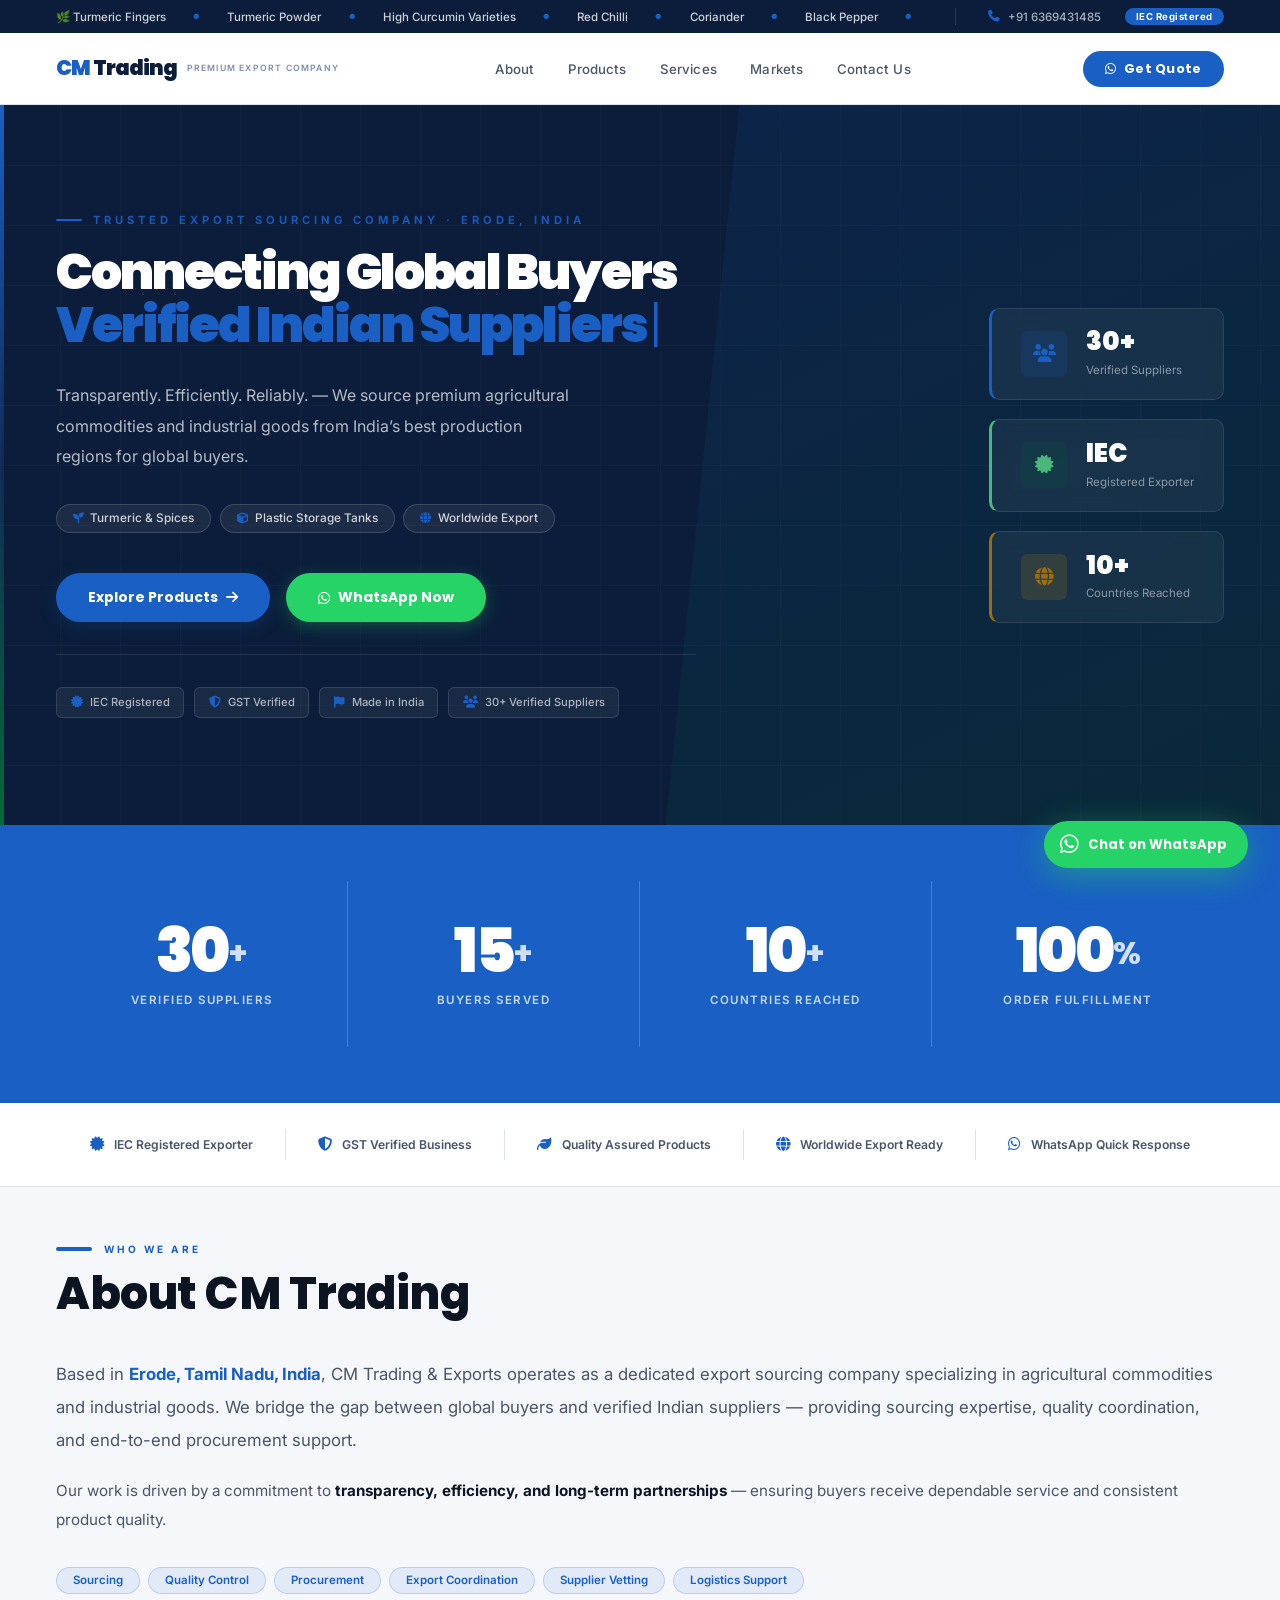
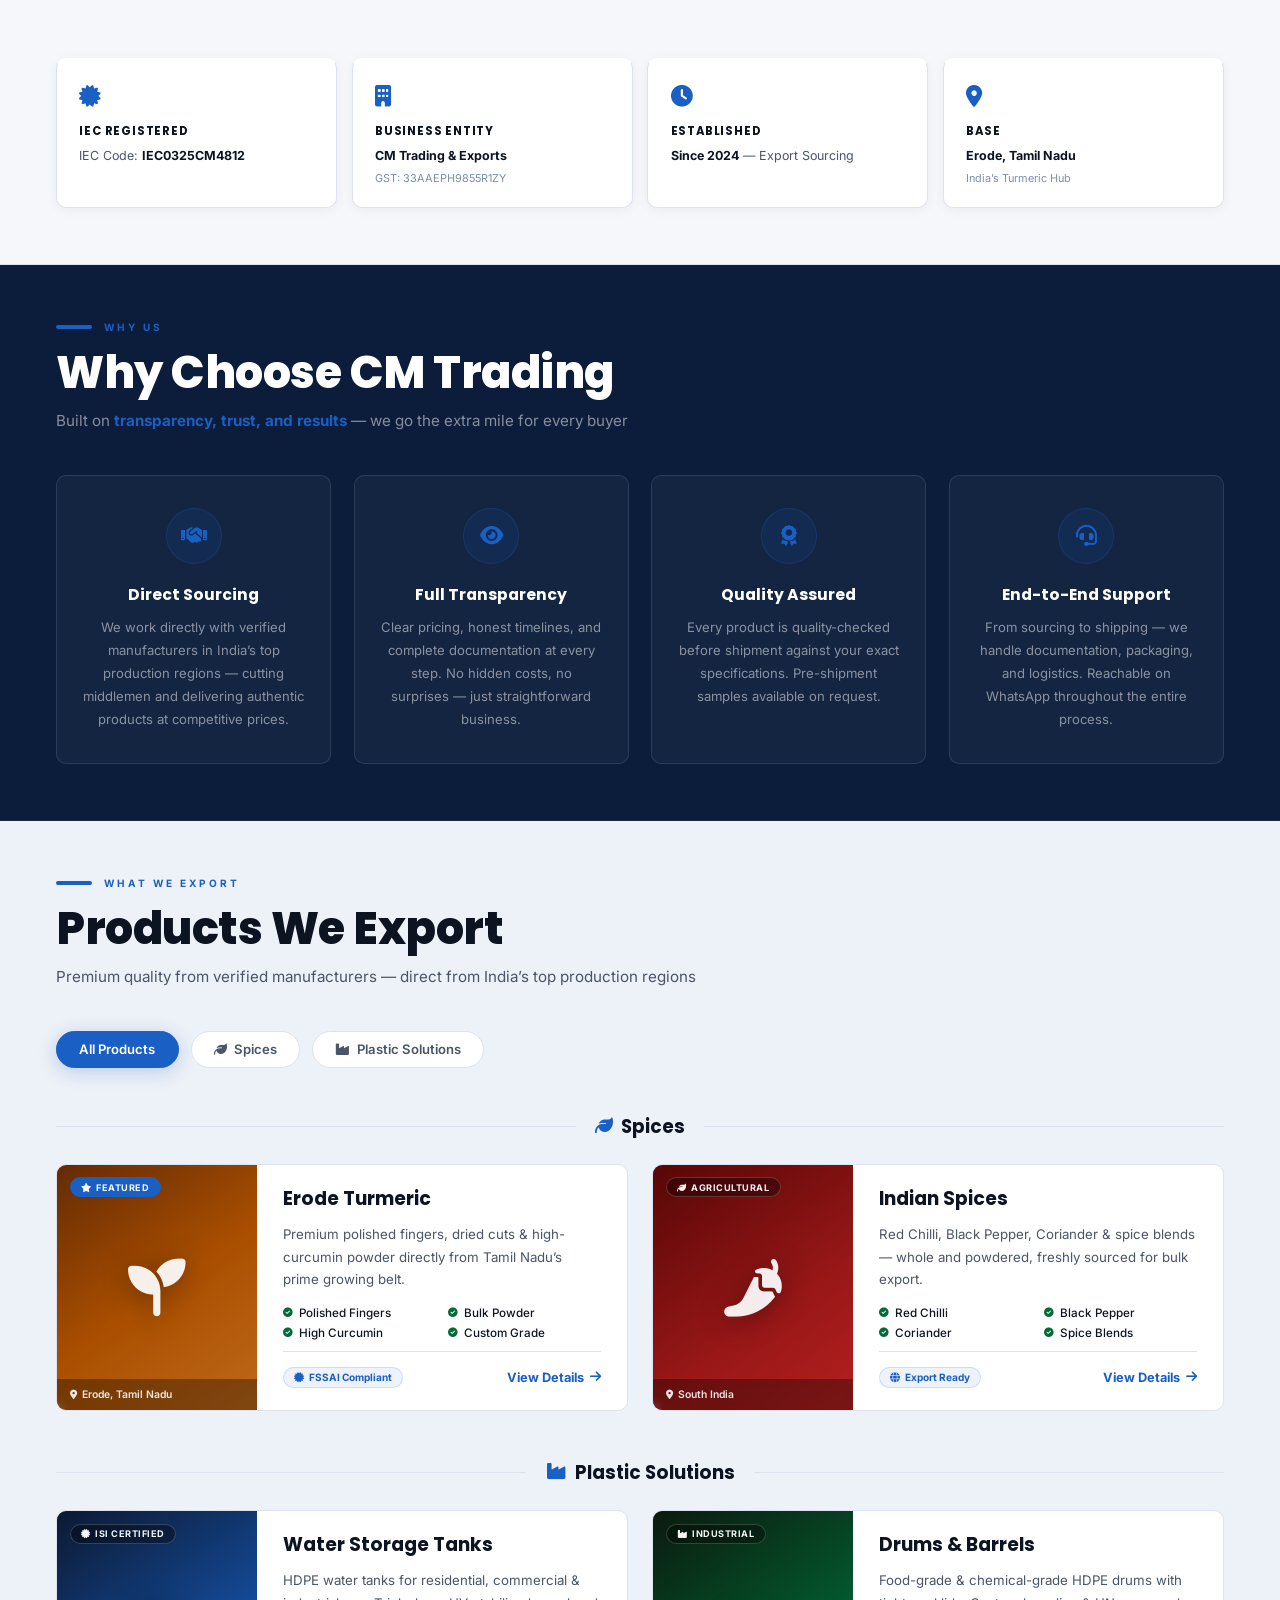
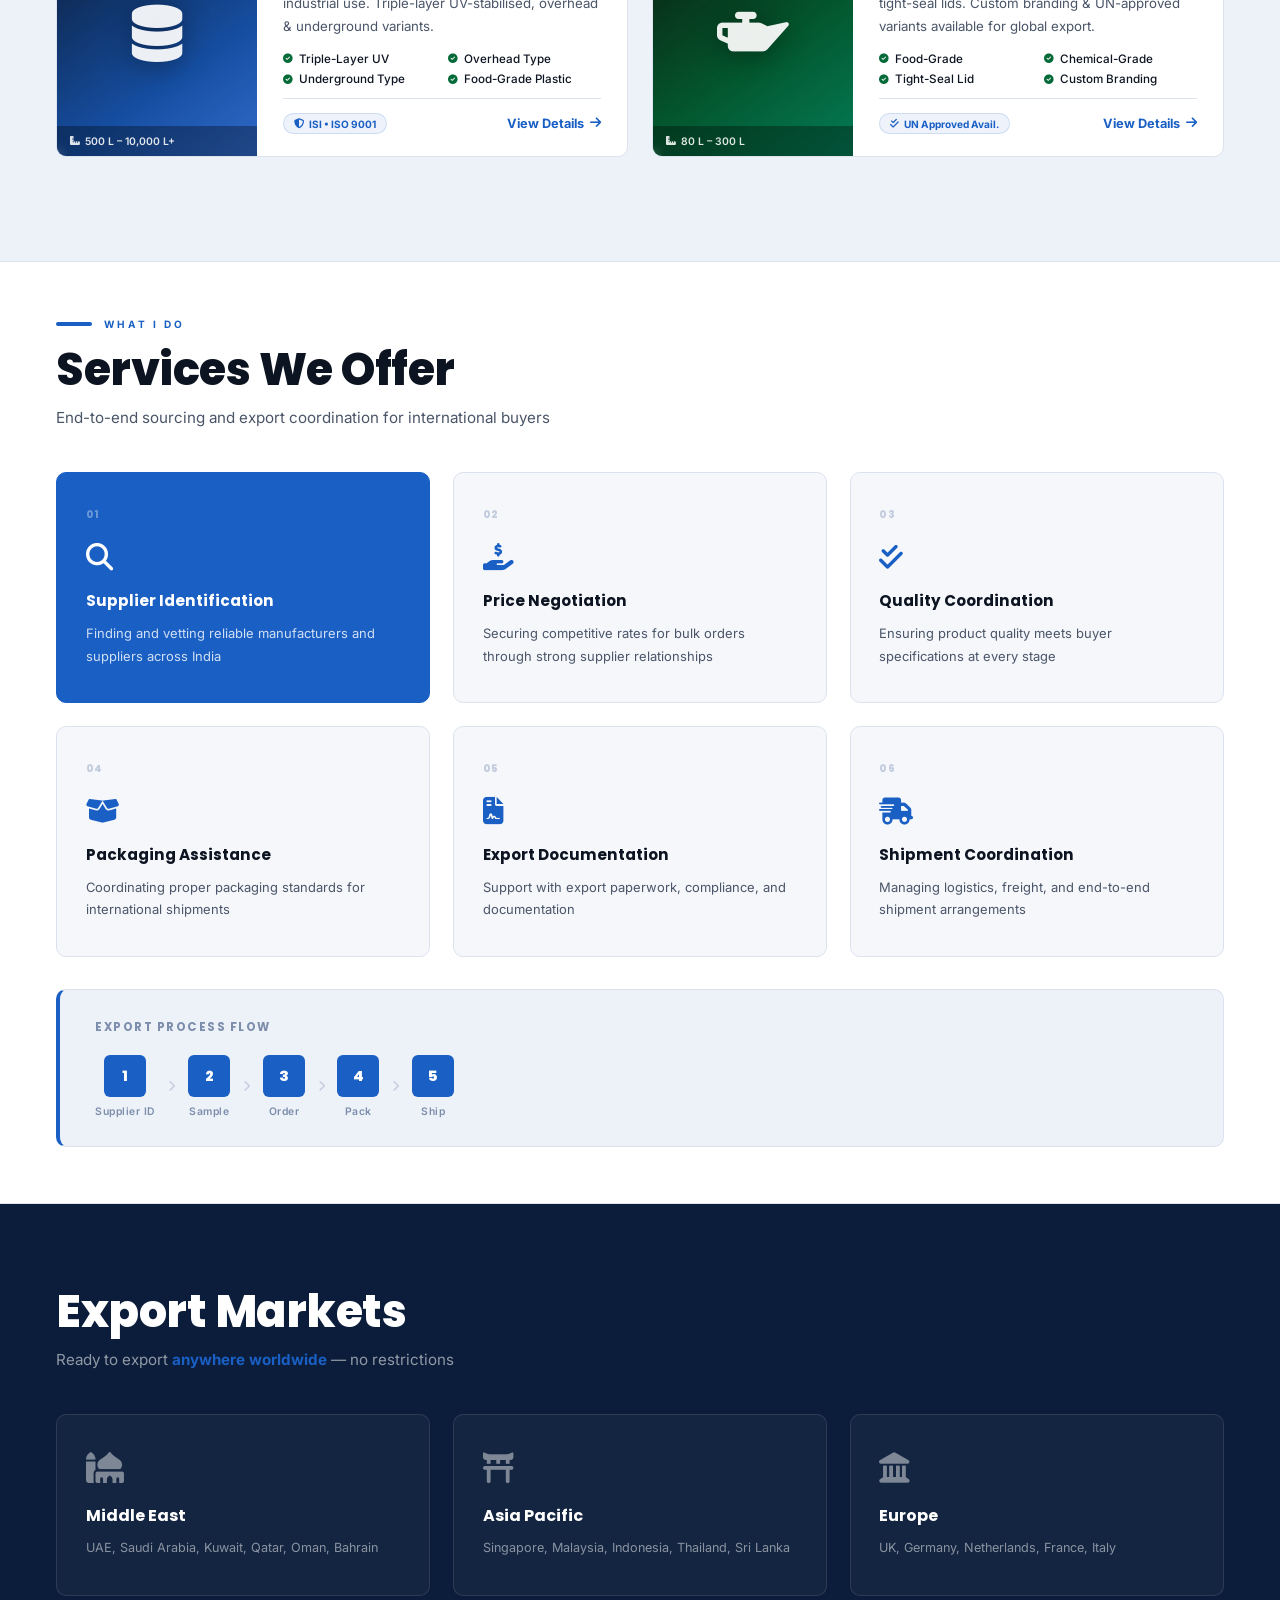
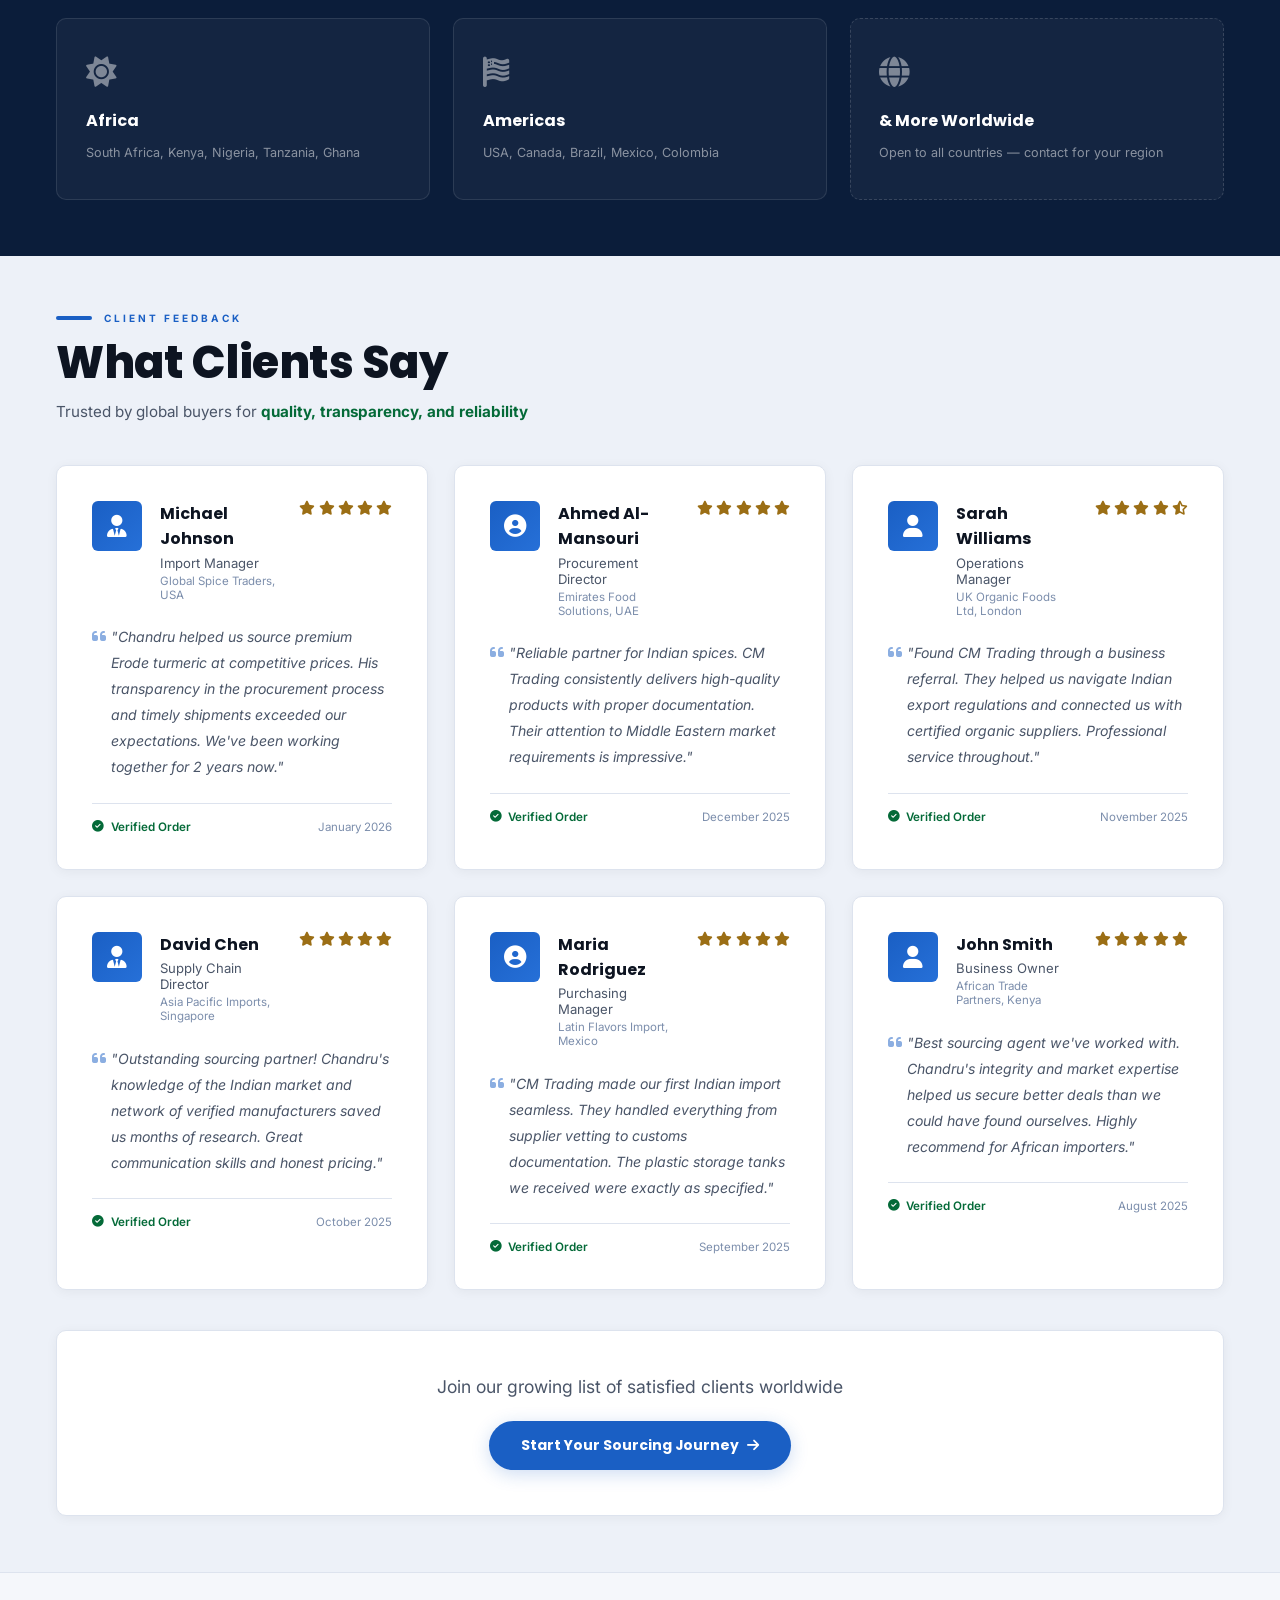
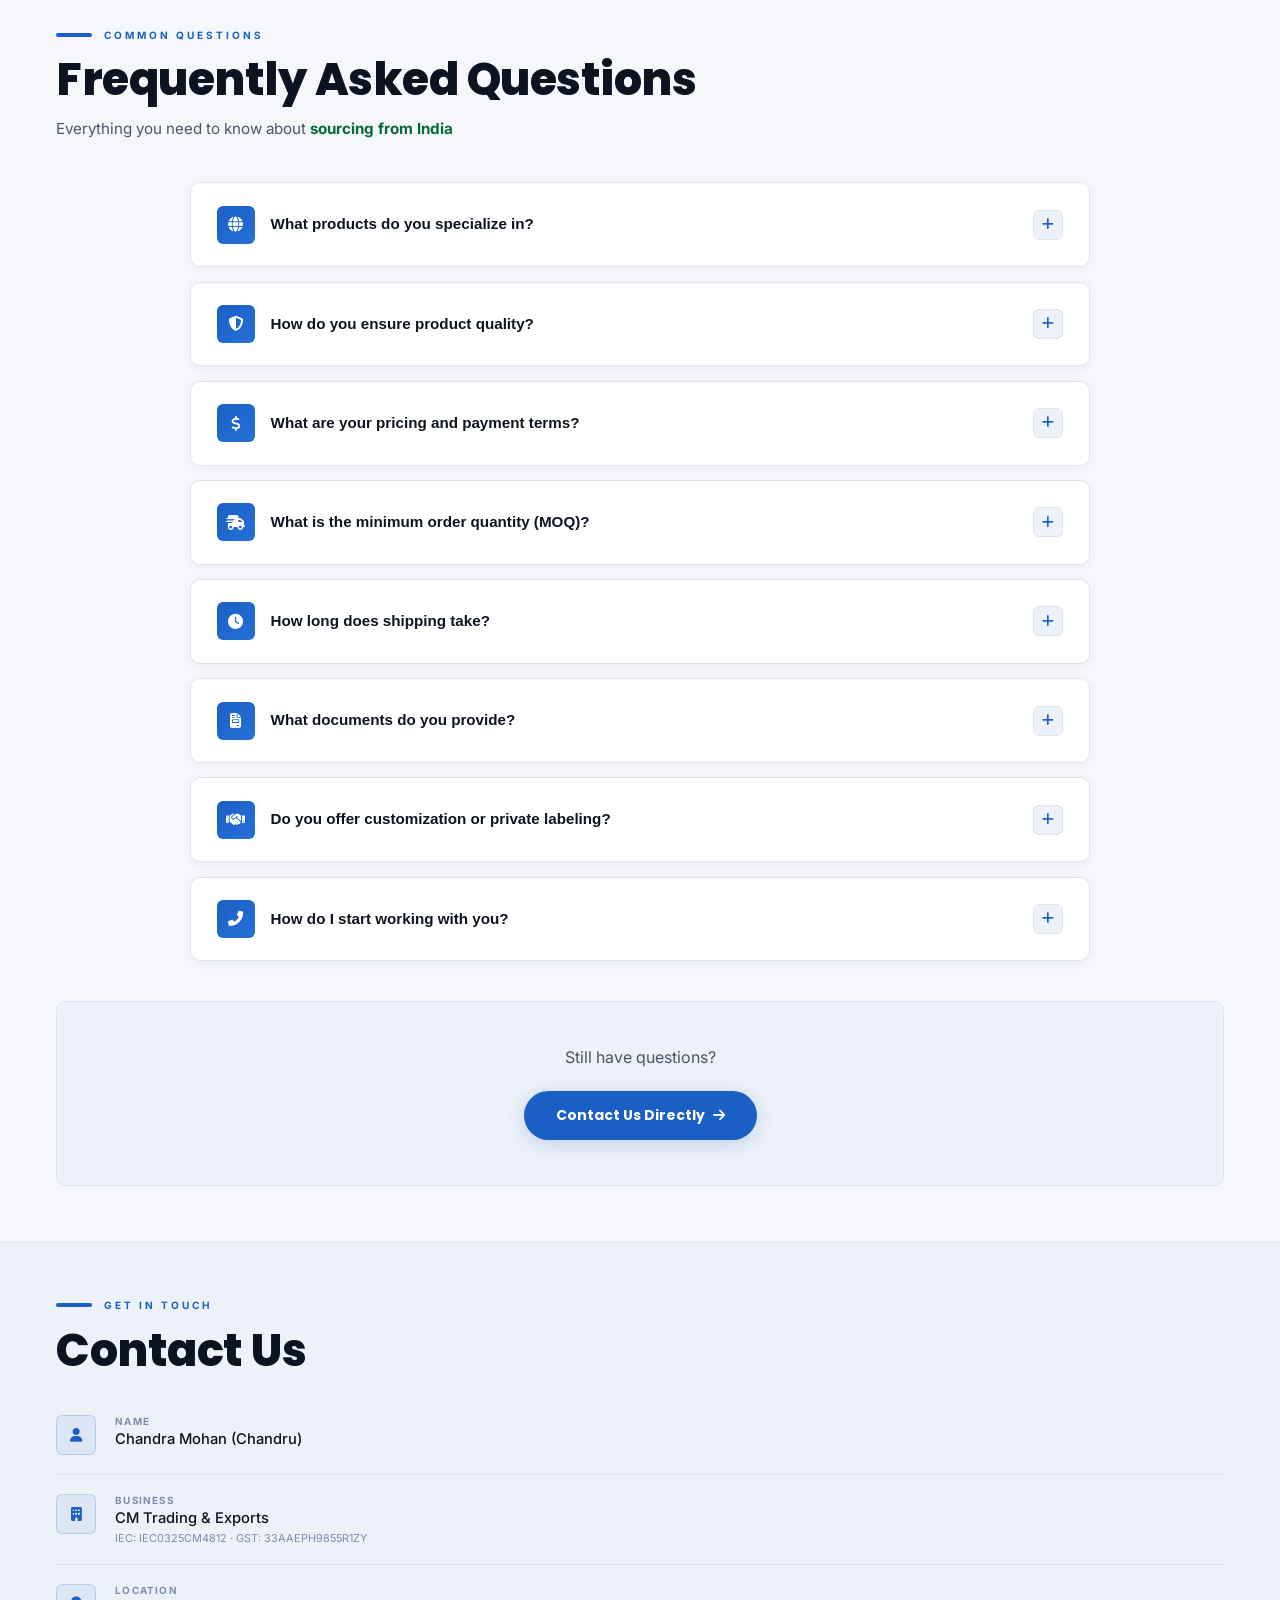
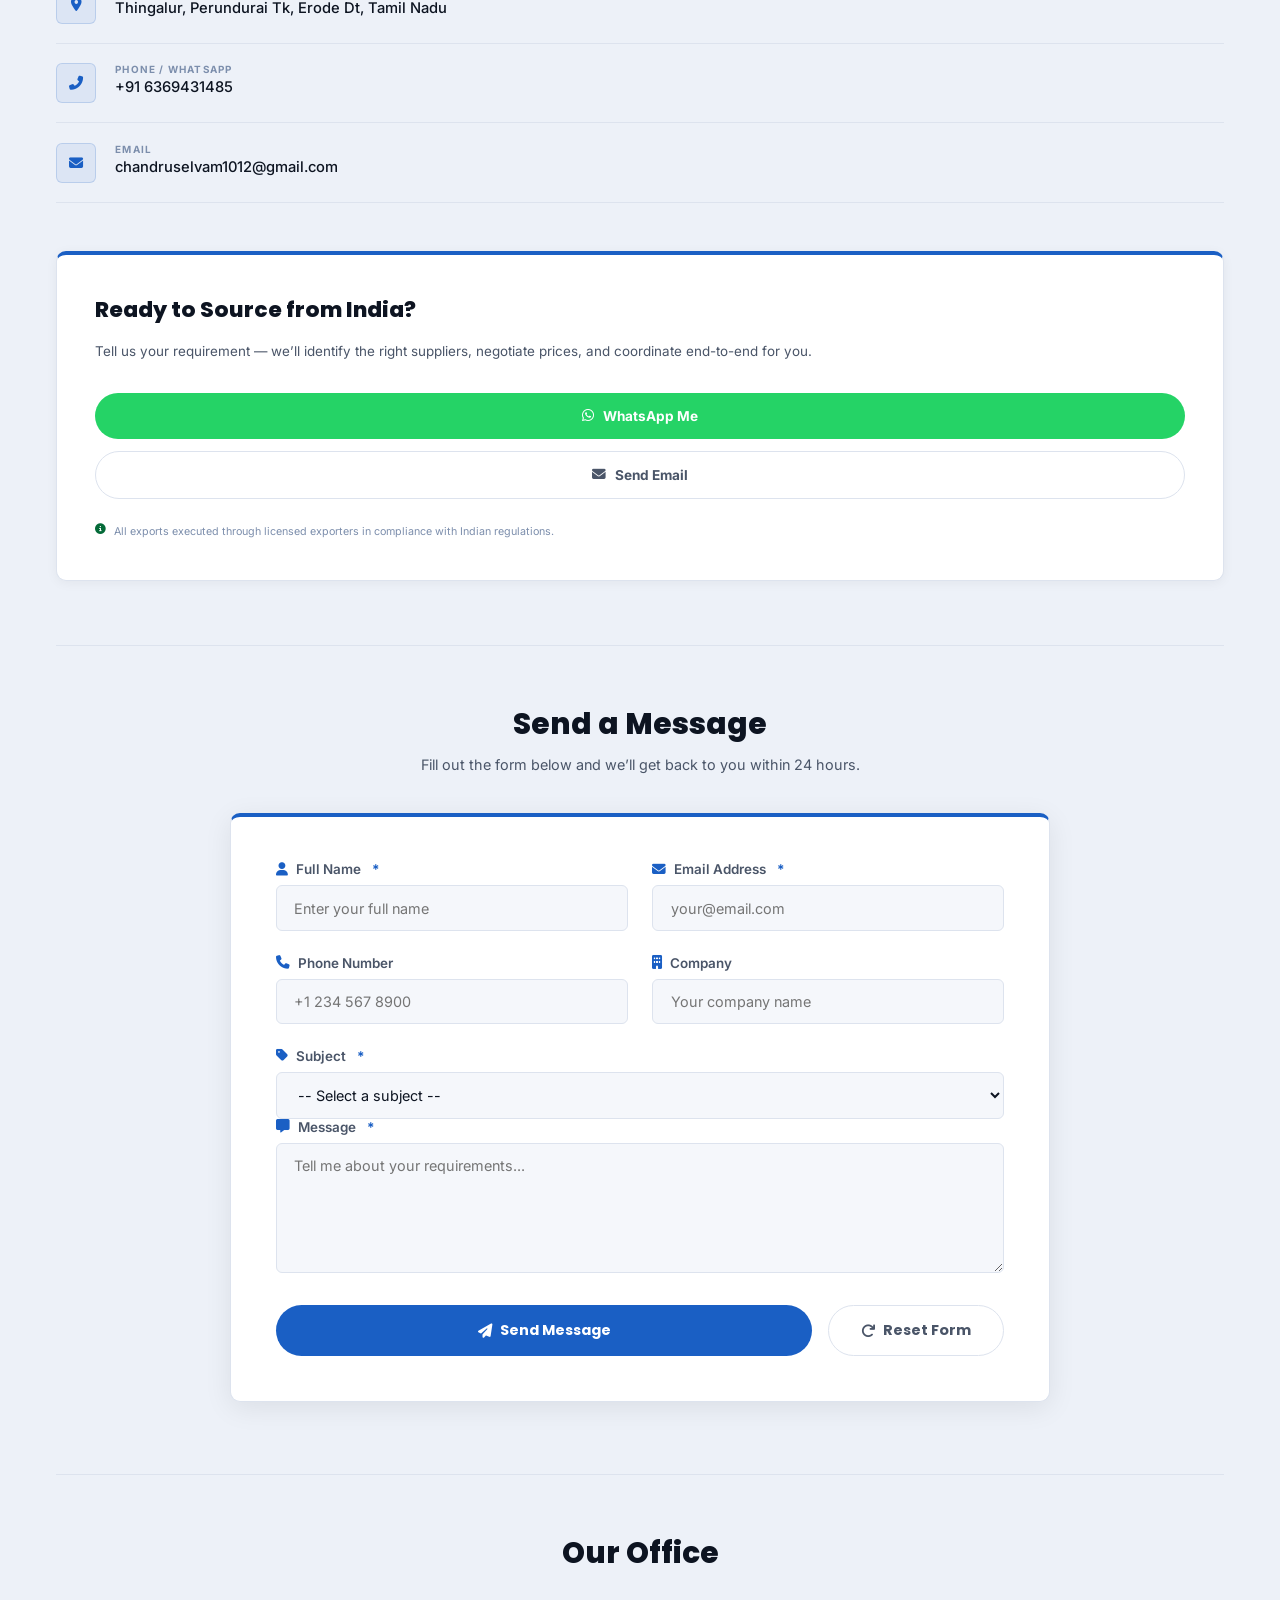
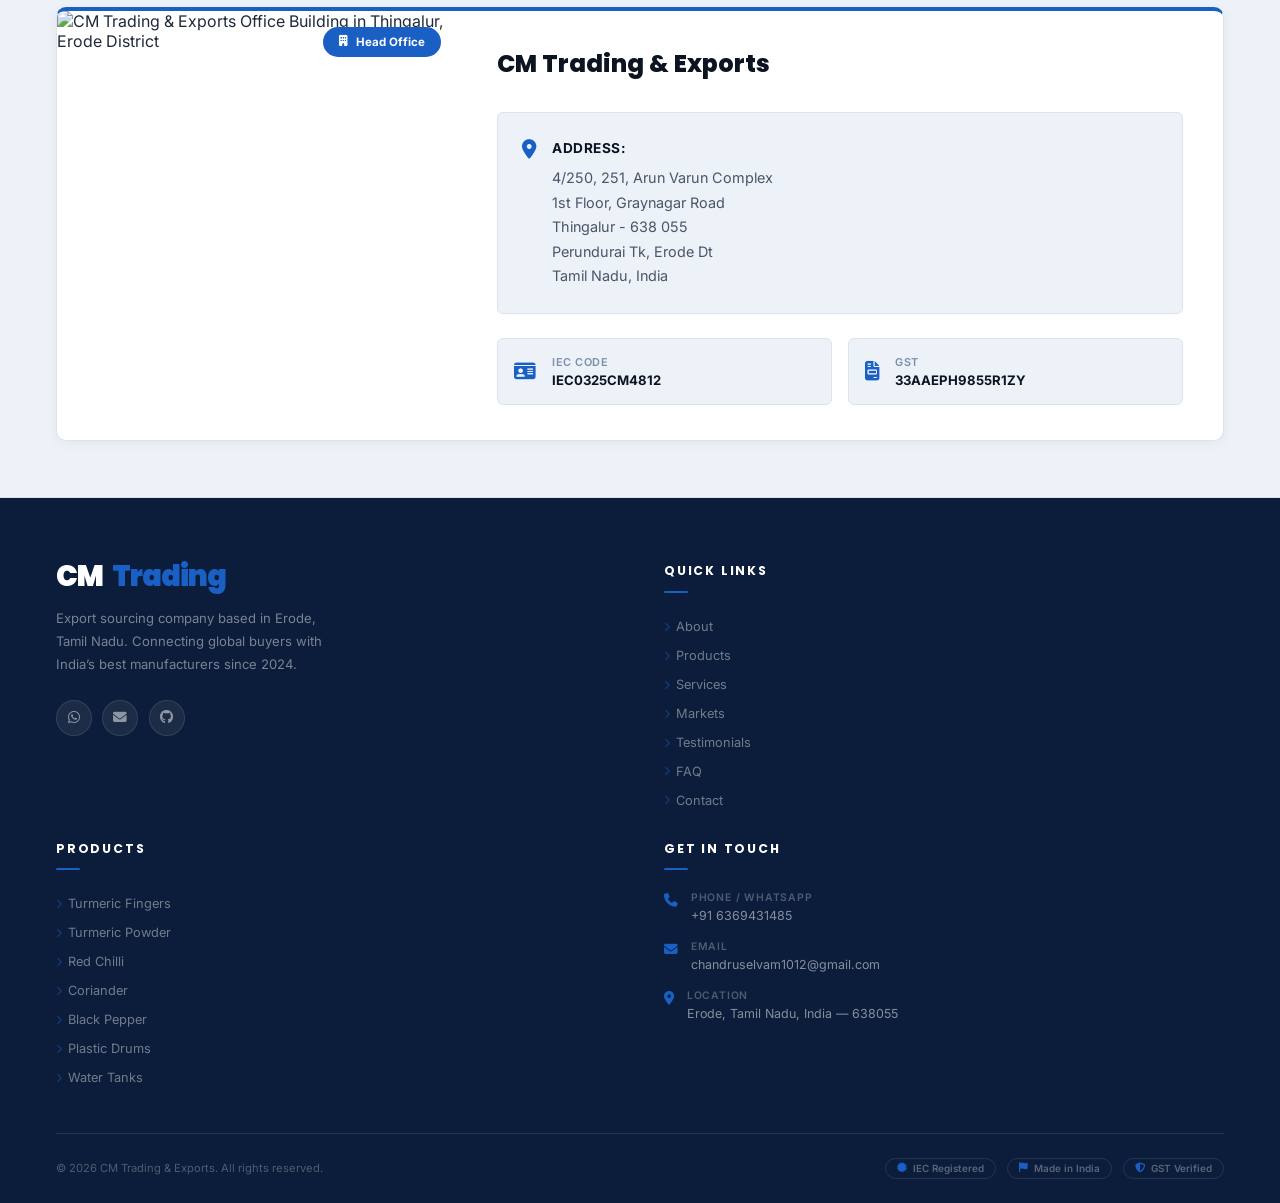
==== commit 27ce25a3: "Product section: rename to Spices / Plastic Solutions, clean ruled section headings" ====
--- a/index.html
+++ b/index.html
@@ -344,15 +344,16 @@
             <!-- CATEGORY TABS -->
             <div class="prod-filter-tabs reveal">
                 <button class="prod-tab active" data-filter="all">All Products</button>
-                <button class="prod-tab" data-filter="spices"><i class="fas fa-leaf"></i> Spices &amp; Agriculture</button>
-                <button class="prod-tab" data-filter="industrial"><i class="fas fa-industry"></i> Industrial</button>
+                <button class="prod-tab" data-filter="spices"><i class="fas fa-leaf"></i> Spices</button>
+                <button class="prod-tab" data-filter="plastic"><i class="fas fa-industry"></i> Plastic Solutions</button>
             </div>
 
             <!-- SPICES CATEGORY -->
             <div class="prod-category reveal" data-cat-group="spices">
-                <div class="prod-category-header">
-                    <div class="prod-cat-pill spices-pill"><i class="fas fa-leaf"></i> Spices &amp; Agriculture</div>
-                    <p class="prod-cat-intro">Farm-fresh Indian spices and turmeric sourced directly from Tamil Nadu&rsquo;s prime growing belt. FSSAI compliant, export-documented.</p>
+                <div class="prod-section-heading">
+                    <div class="psh-line"></div>
+                    <h3 class="psh-title"><i class="fas fa-leaf"></i> Spices</h3>
+                    <div class="psh-line"></div>
                 </div>
                 <div class="prod-showcase-row">
 
@@ -413,11 +414,12 @@
                 </div>
             </div>
 
-            <!-- INDUSTRIAL CATEGORY -->
-            <div class="prod-category reveal" data-cat-group="industrial">
-                <div class="prod-category-header">
-                    <div class="prod-cat-pill industrial-pill"><i class="fas fa-industry"></i> Industrial &mdash; Plastic Storage</div>
-                    <p class="prod-cat-intro">ISI-certified and food-grade plastic storage solutions sourced from verified manufacturers across India. Custom capacities available for export.</p>
+            <!-- PLASTIC SOLUTIONS CATEGORY -->
+            <div class="prod-category reveal" data-cat-group="plastic">
+                <div class="prod-section-heading">
+                    <div class="psh-line"></div>
+                    <h3 class="psh-title"><i class="fas fa-industry"></i> Plastic Solutions</h3>
+                    <div class="psh-line"></div>
                 </div>
                 <div class="prod-showcase-row">
 
--- a/css/style.css
+++ b/css/style.css
@@ -371,11 +371,10 @@
 /* Category group */
 .prod-category{margin-bottom:3rem}
 .prod-category.cat-hidden{display:none}
-.prod-category-header{display:flex;align-items:center;gap:1.5rem;margin-bottom:1.5rem;flex-wrap:wrap}
-.prod-cat-pill{display:inline-flex;align-items:center;gap:.5rem;padding:.45rem 1.1rem;border-radius:var(--radius-pill);font-size:.72rem;font-weight:700;text-transform:uppercase;letter-spacing:.6px;flex-shrink:0}
-.spices-pill{background:rgba(185,28,28,.1);color:#B91C1C;border:1.5px solid rgba(185,28,28,.2)}
-.industrial-pill{background:var(--saffron-soft);color:var(--saffron);border:1.5px solid rgba(26,95,196,.2)}
-.prod-cat-intro{font-size:.85rem;color:var(--grey-1);line-height:1.7;margin:0;flex:1;min-width:220px}
+.prod-section-heading{display:flex;align-items:center;gap:1rem;margin-bottom:1.5rem}
+.psh-line{flex:1;height:1px;background:var(--border)}
+.psh-title{font-family:var(--font-head);font-size:1.15rem;font-weight:700;color:var(--dark);white-space:nowrap;display:flex;align-items:center;gap:.5rem;padding:0 .2rem}
+.psh-title i{color:var(--saffron)}
 /* Showcase row */
 .prod-showcase-row{display:grid;grid-template-columns:repeat(2,1fr);gap:1.5rem}
 /* Showcase card */
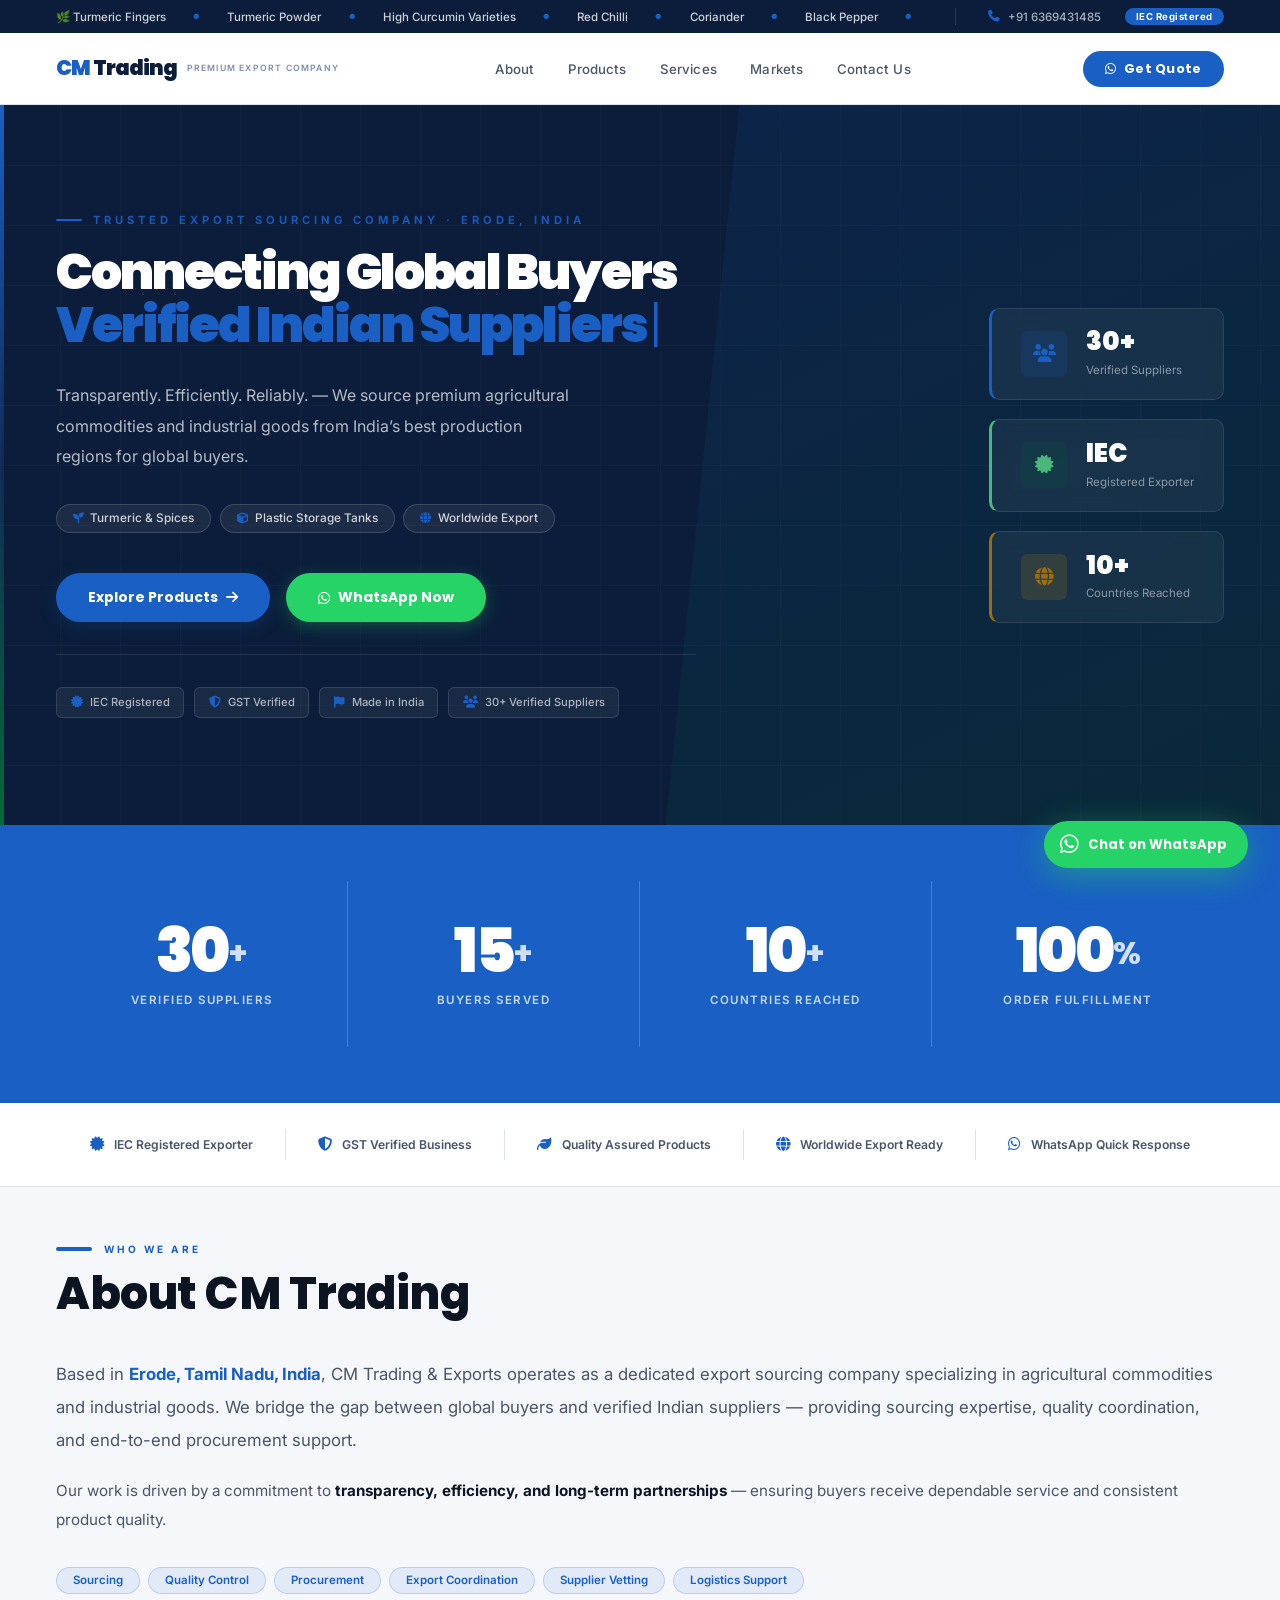
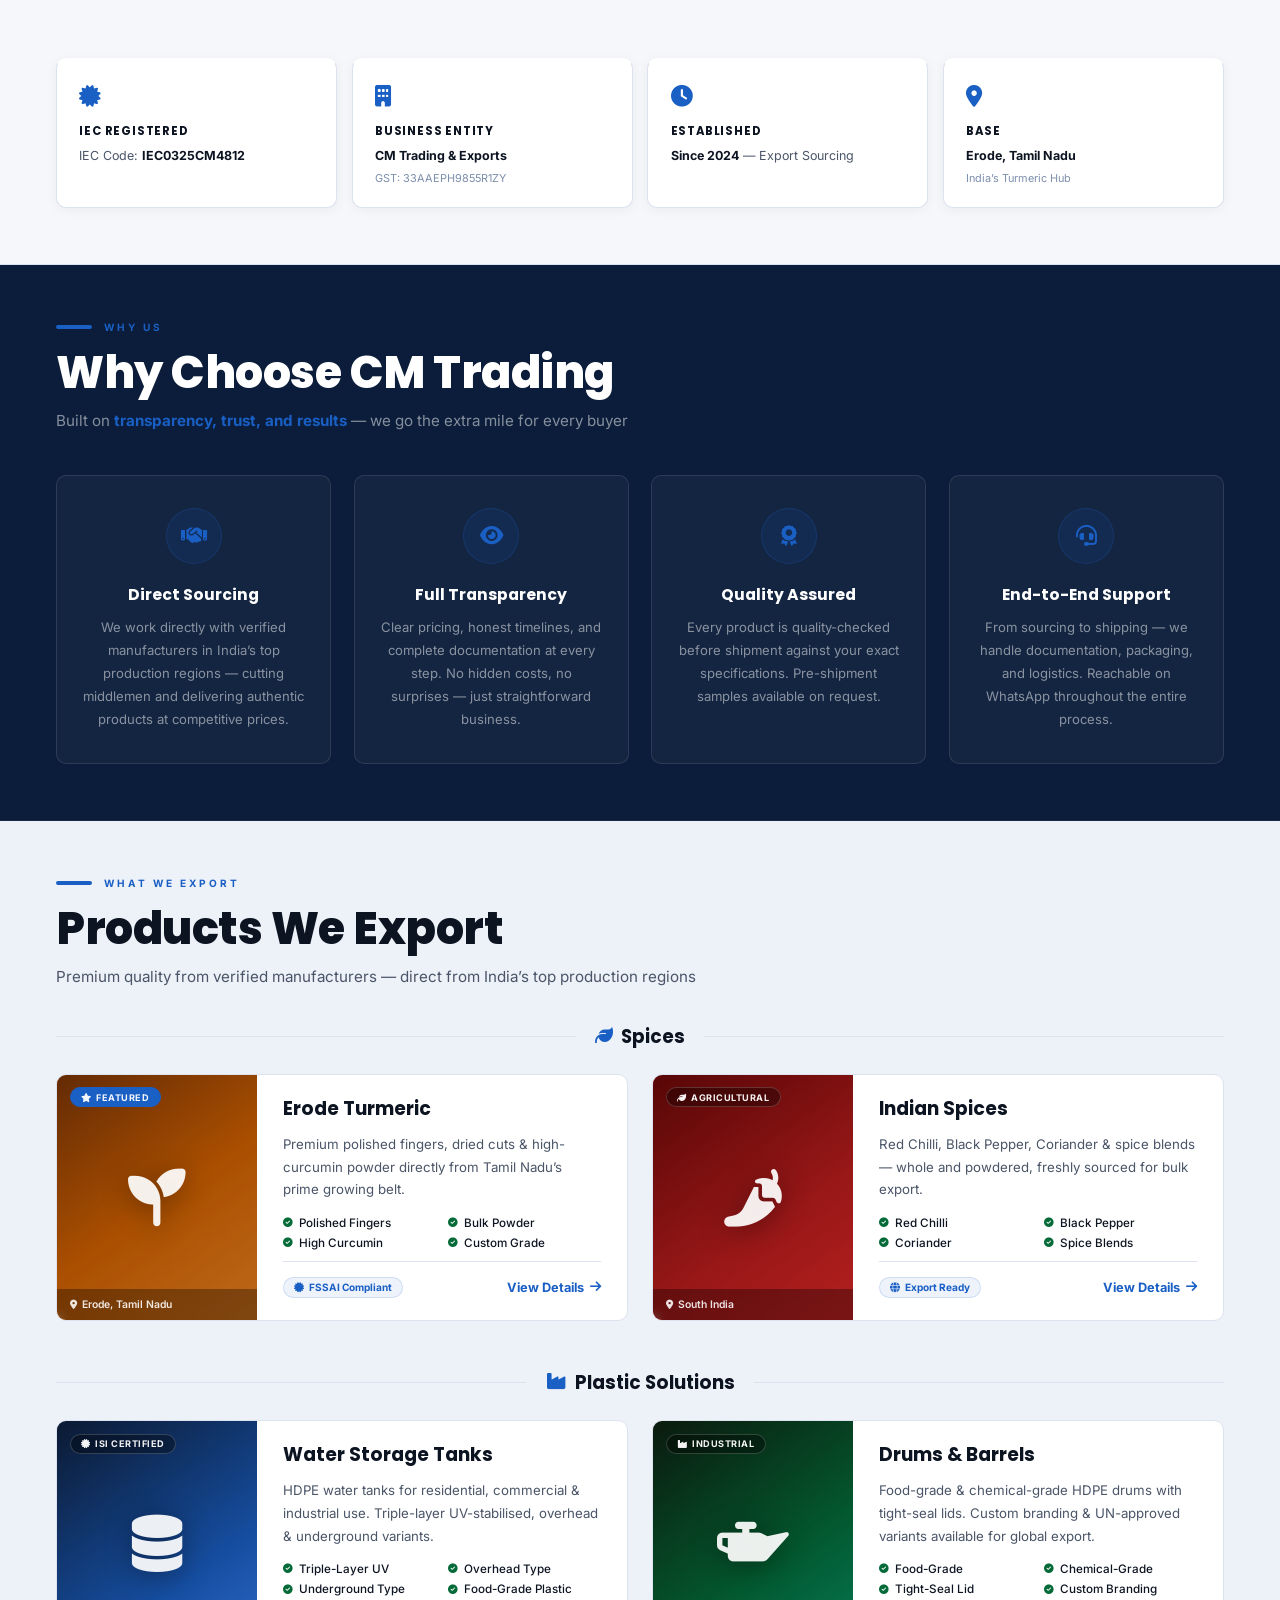
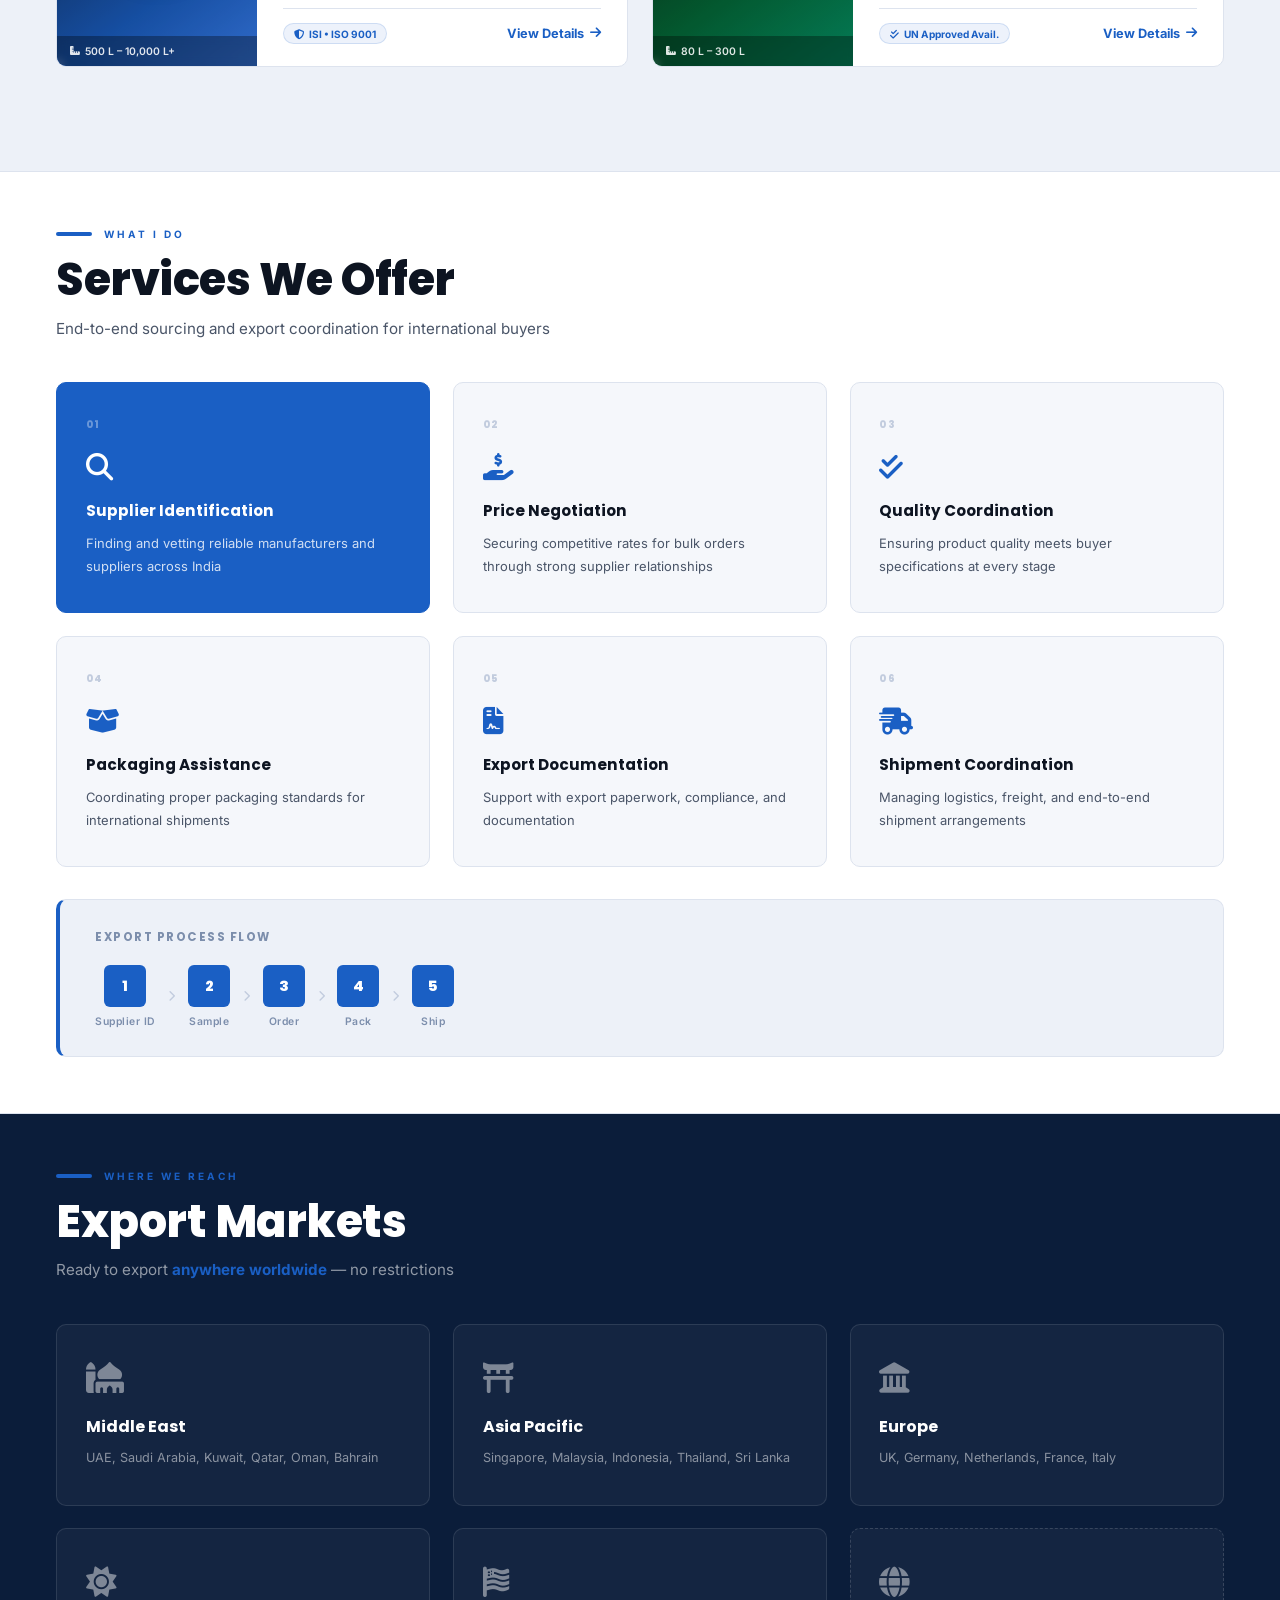
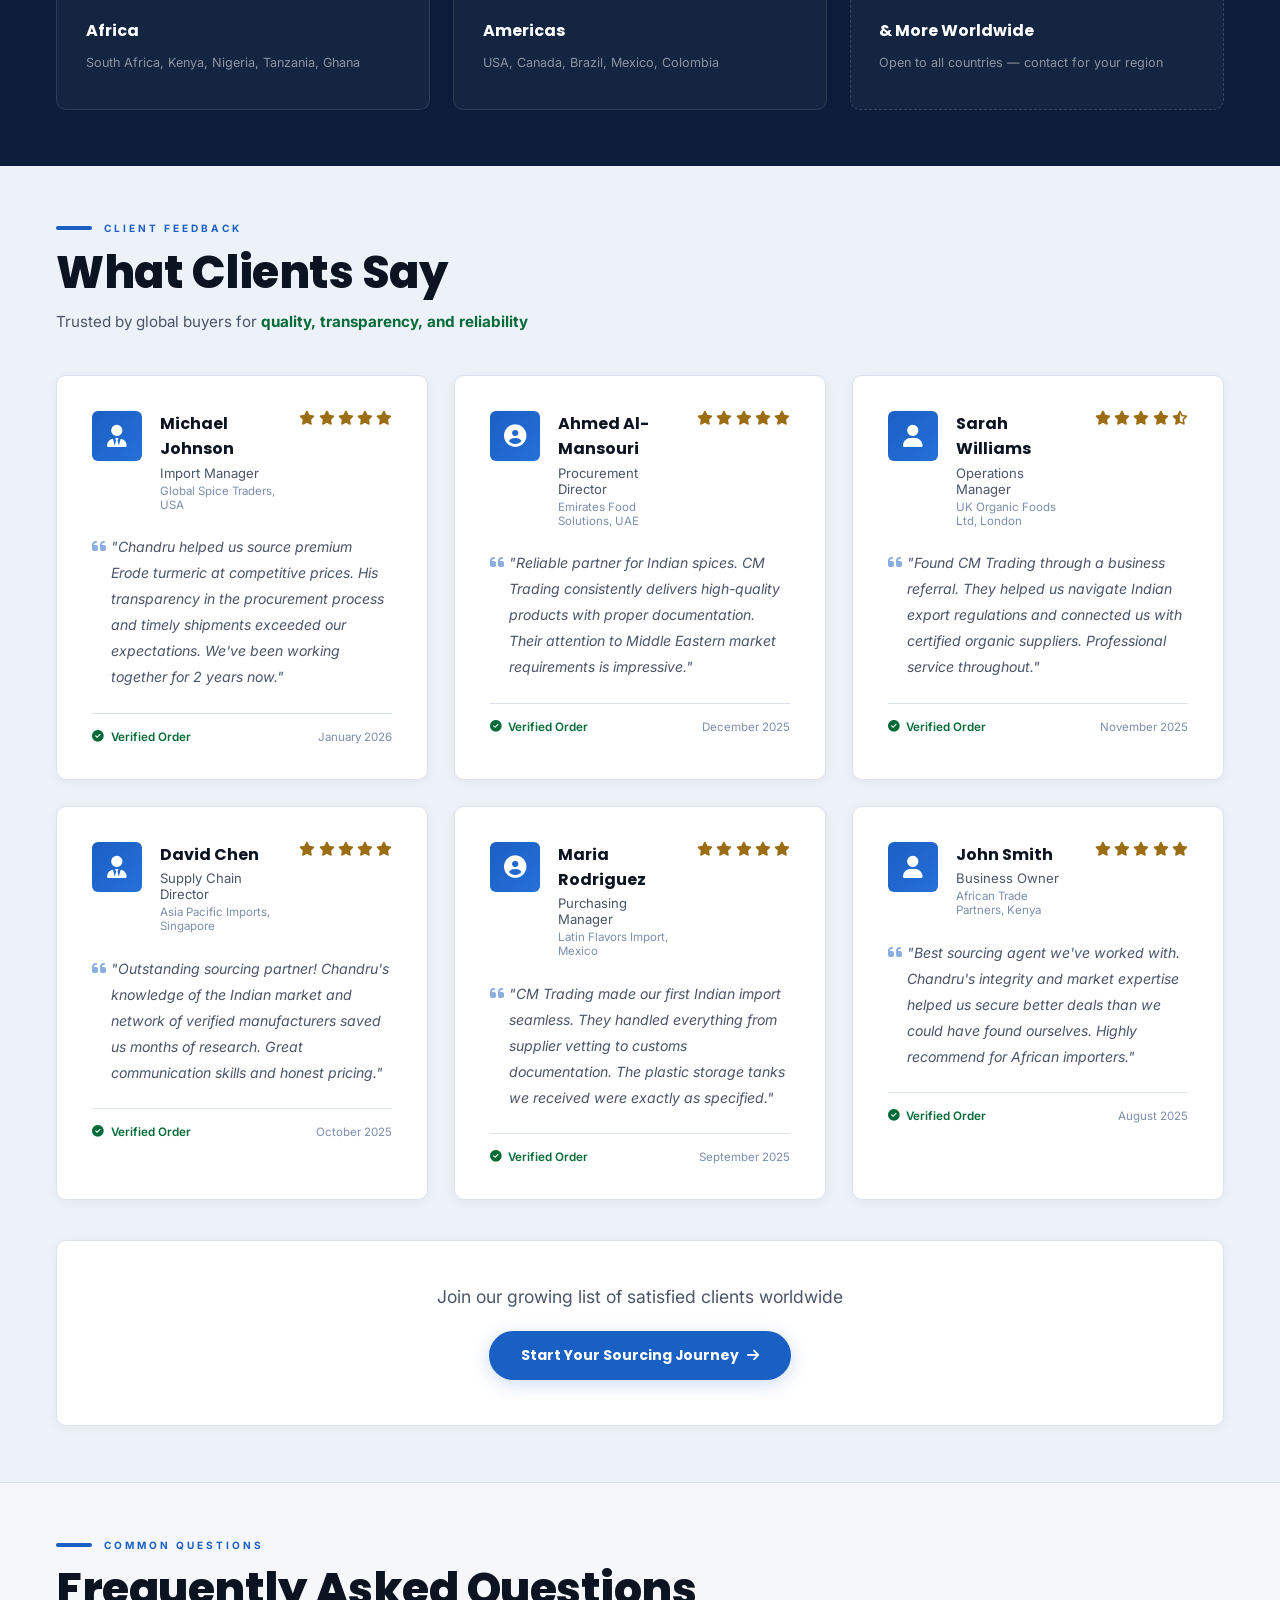
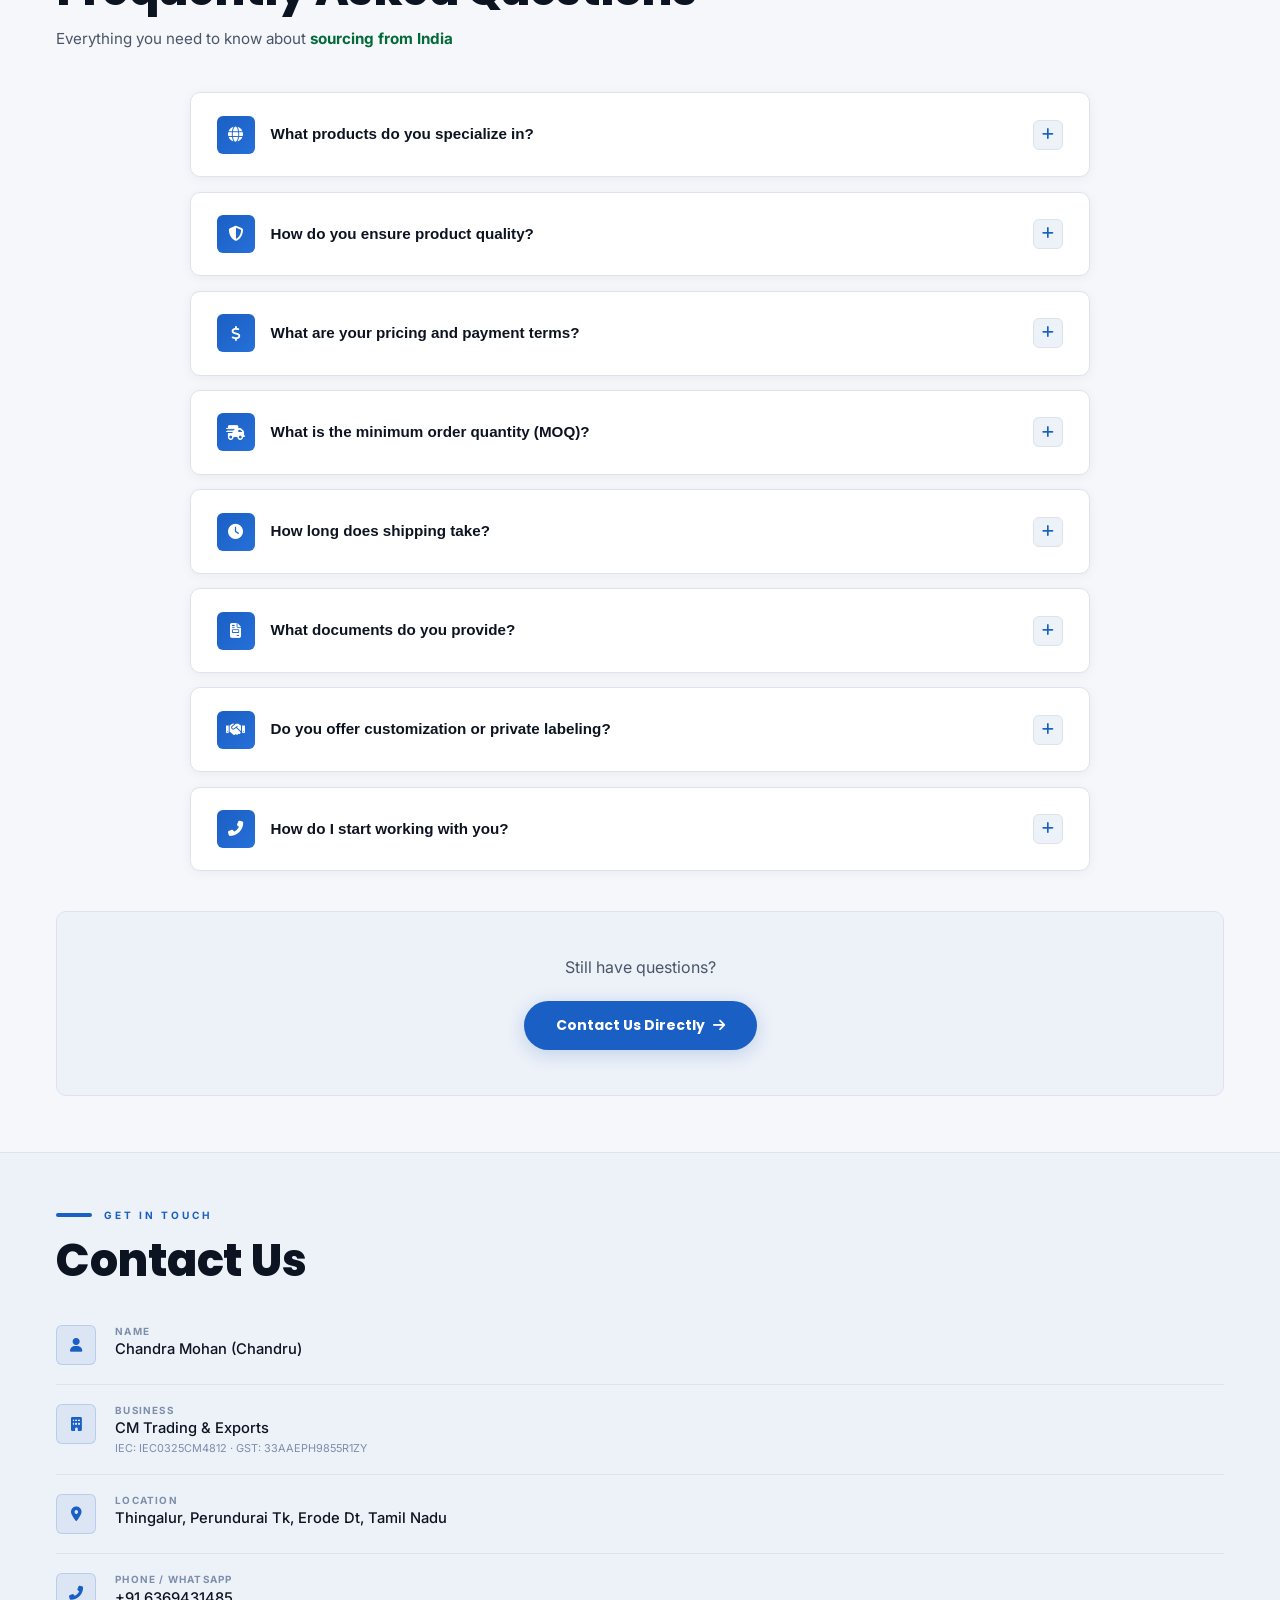
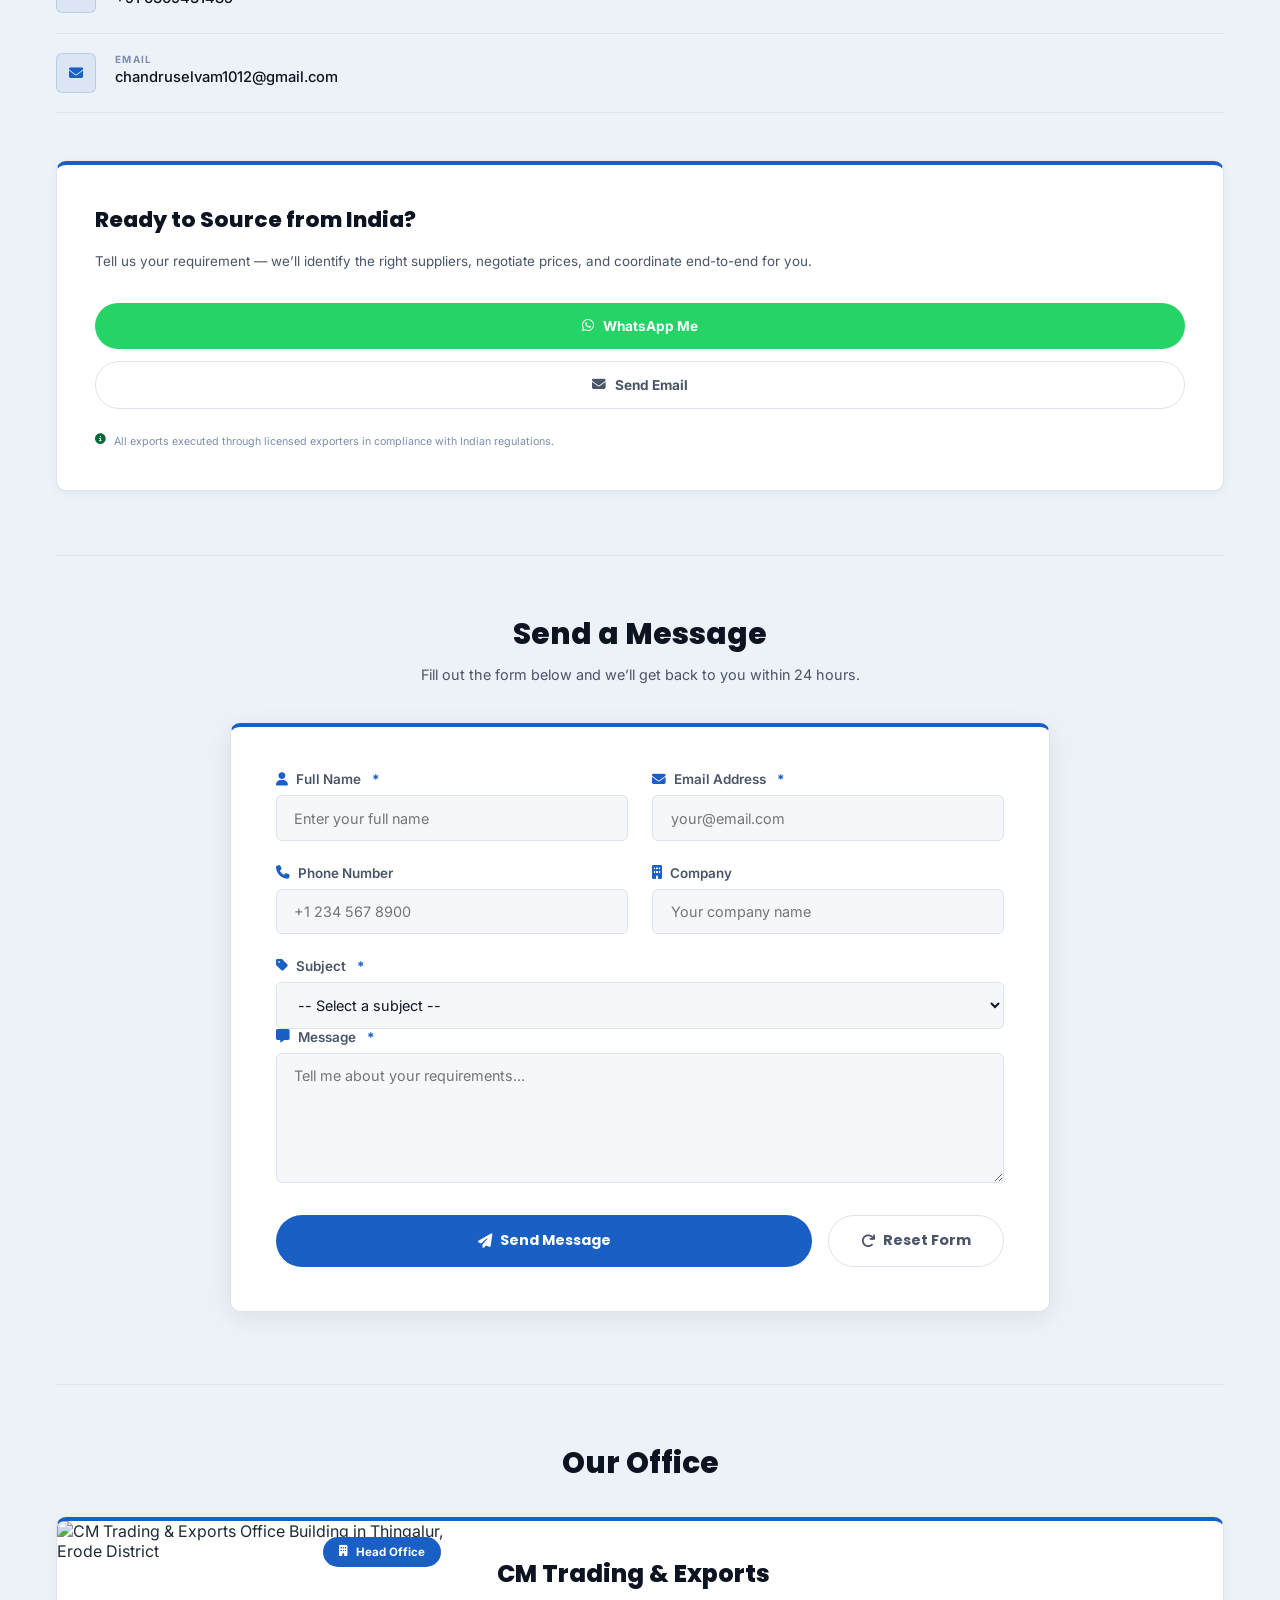
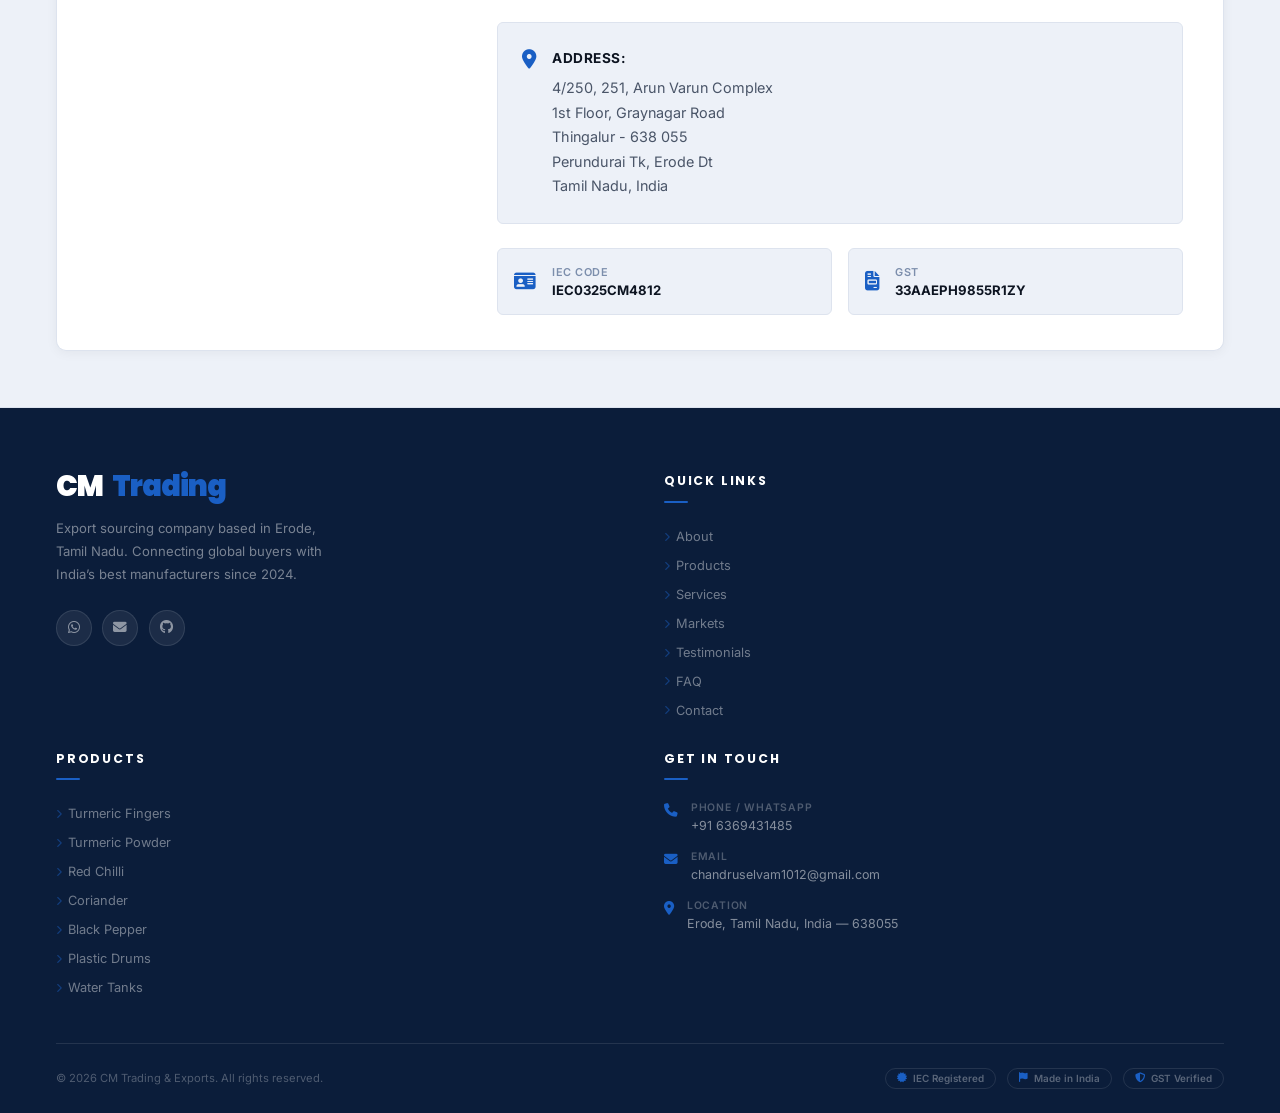
==== commit ddd17f22: "Product section: remove filter tabs, show only Spices and Plastic Solutions headings" ====
--- a/index.html
+++ b/index.html
@@ -341,13 +341,6 @@
             <h2 class="content-title reveal">Products We Export</h2>
             <p class="content-subtitle reveal">Premium quality from verified manufacturers &mdash; direct from India&rsquo;s top production regions</p>
 
-            <!-- CATEGORY TABS -->
-            <div class="prod-filter-tabs reveal">
-                <button class="prod-tab active" data-filter="all">All Products</button>
-                <button class="prod-tab" data-filter="spices"><i class="fas fa-leaf"></i> Spices</button>
-                <button class="prod-tab" data-filter="plastic"><i class="fas fa-industry"></i> Plastic Solutions</button>
-            </div>
-
             <!-- SPICES CATEGORY -->
             <div class="prod-category reveal" data-cat-group="spices">
                 <div class="prod-section-heading">
--- a/css/style.css
+++ b/css/style.css
@@ -363,11 +363,6 @@
 
 /* --- PRODUCTS --- */
 .products-section{background:var(--bg-alt)}
-/* Filter tabs */
-.prod-filter-tabs{display:flex;gap:.75rem;margin-top:2.5rem;margin-bottom:2.8rem;flex-wrap:wrap}
-.prod-tab{padding:.6rem 1.4rem;border-radius:var(--radius-pill);border:1.5px solid var(--border);background:var(--bg-card);color:var(--grey-1);font-size:.82rem;font-weight:600;cursor:pointer;transition:all .2s;display:inline-flex;align-items:center;gap:.4rem;font-family:var(--font-body)}
-.prod-tab:hover{border-color:var(--saffron);color:var(--saffron)}
-.prod-tab.active{background:var(--saffron);border-color:var(--saffron);color:#fff;box-shadow:0 4px 18px rgba(26,95,196,.25)}
 /* Category group */
 .prod-category{margin-bottom:3rem}
 .prod-category.cat-hidden{display:none}
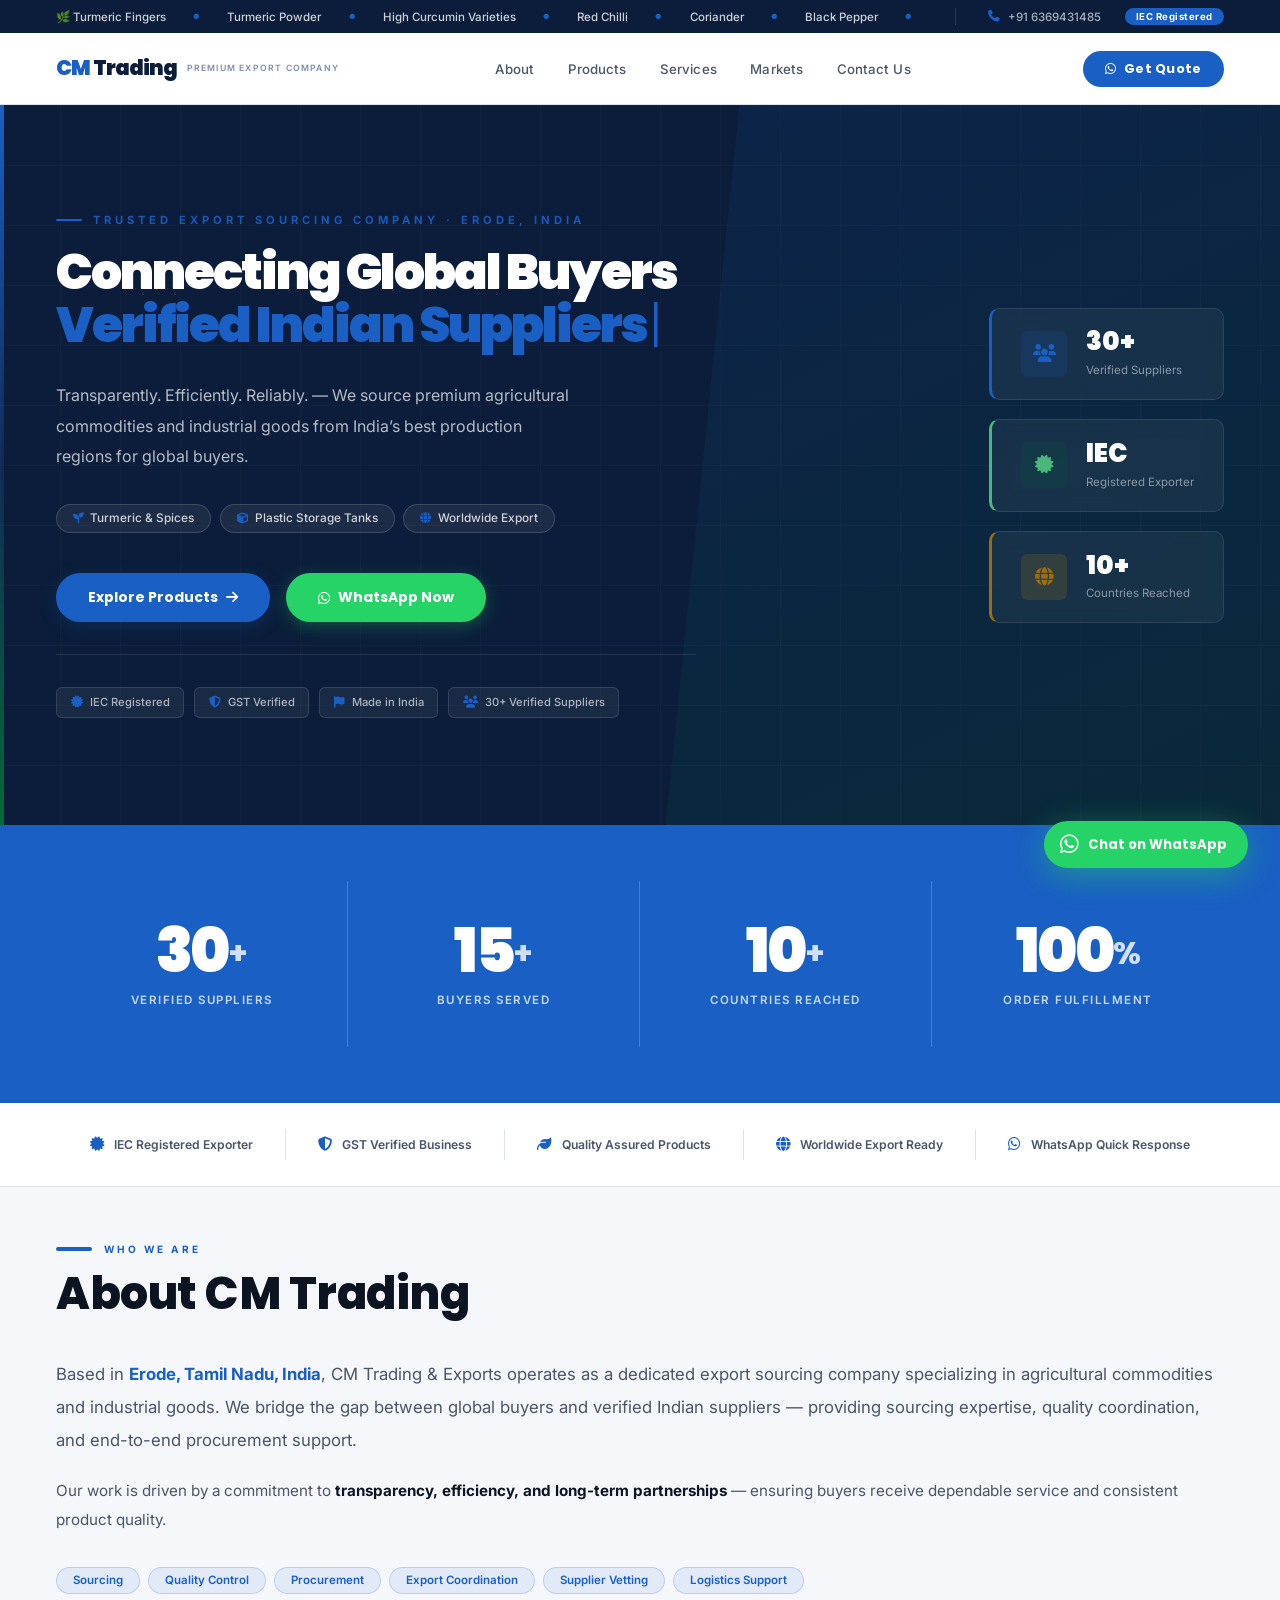
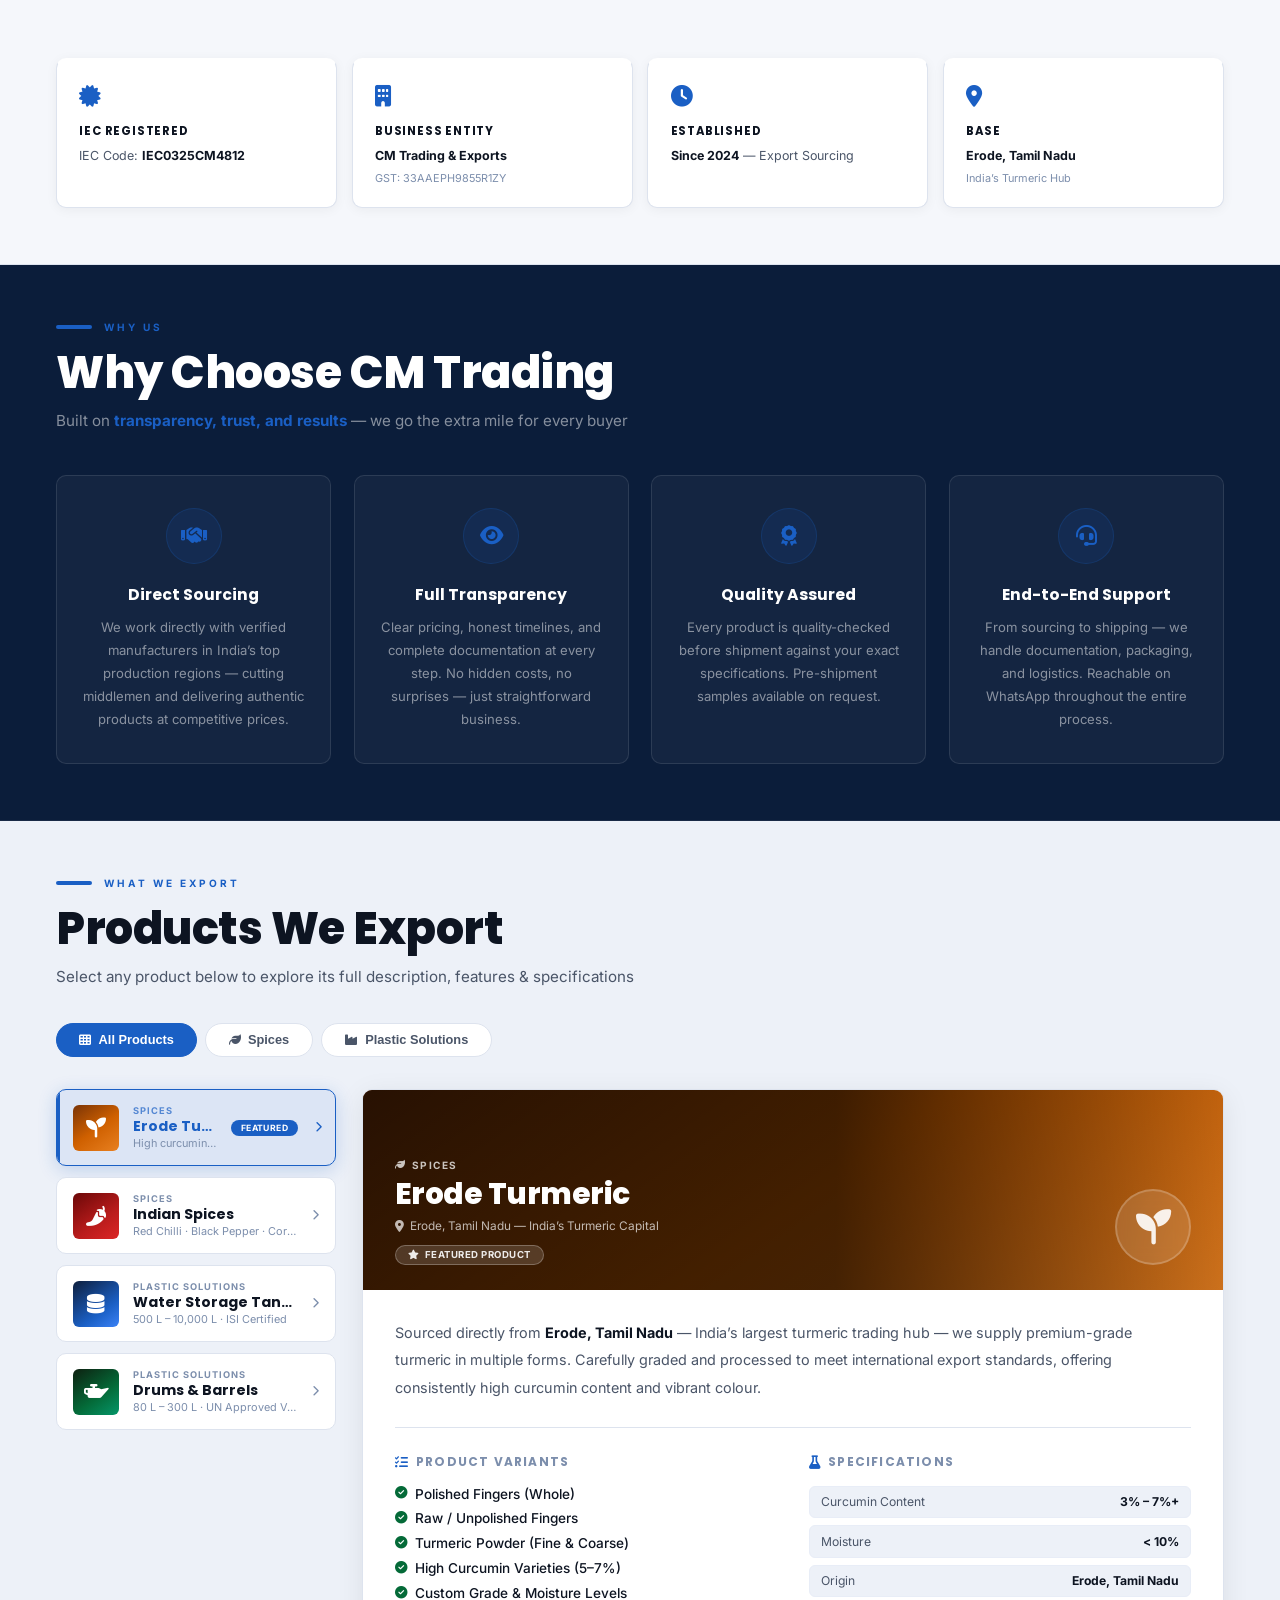
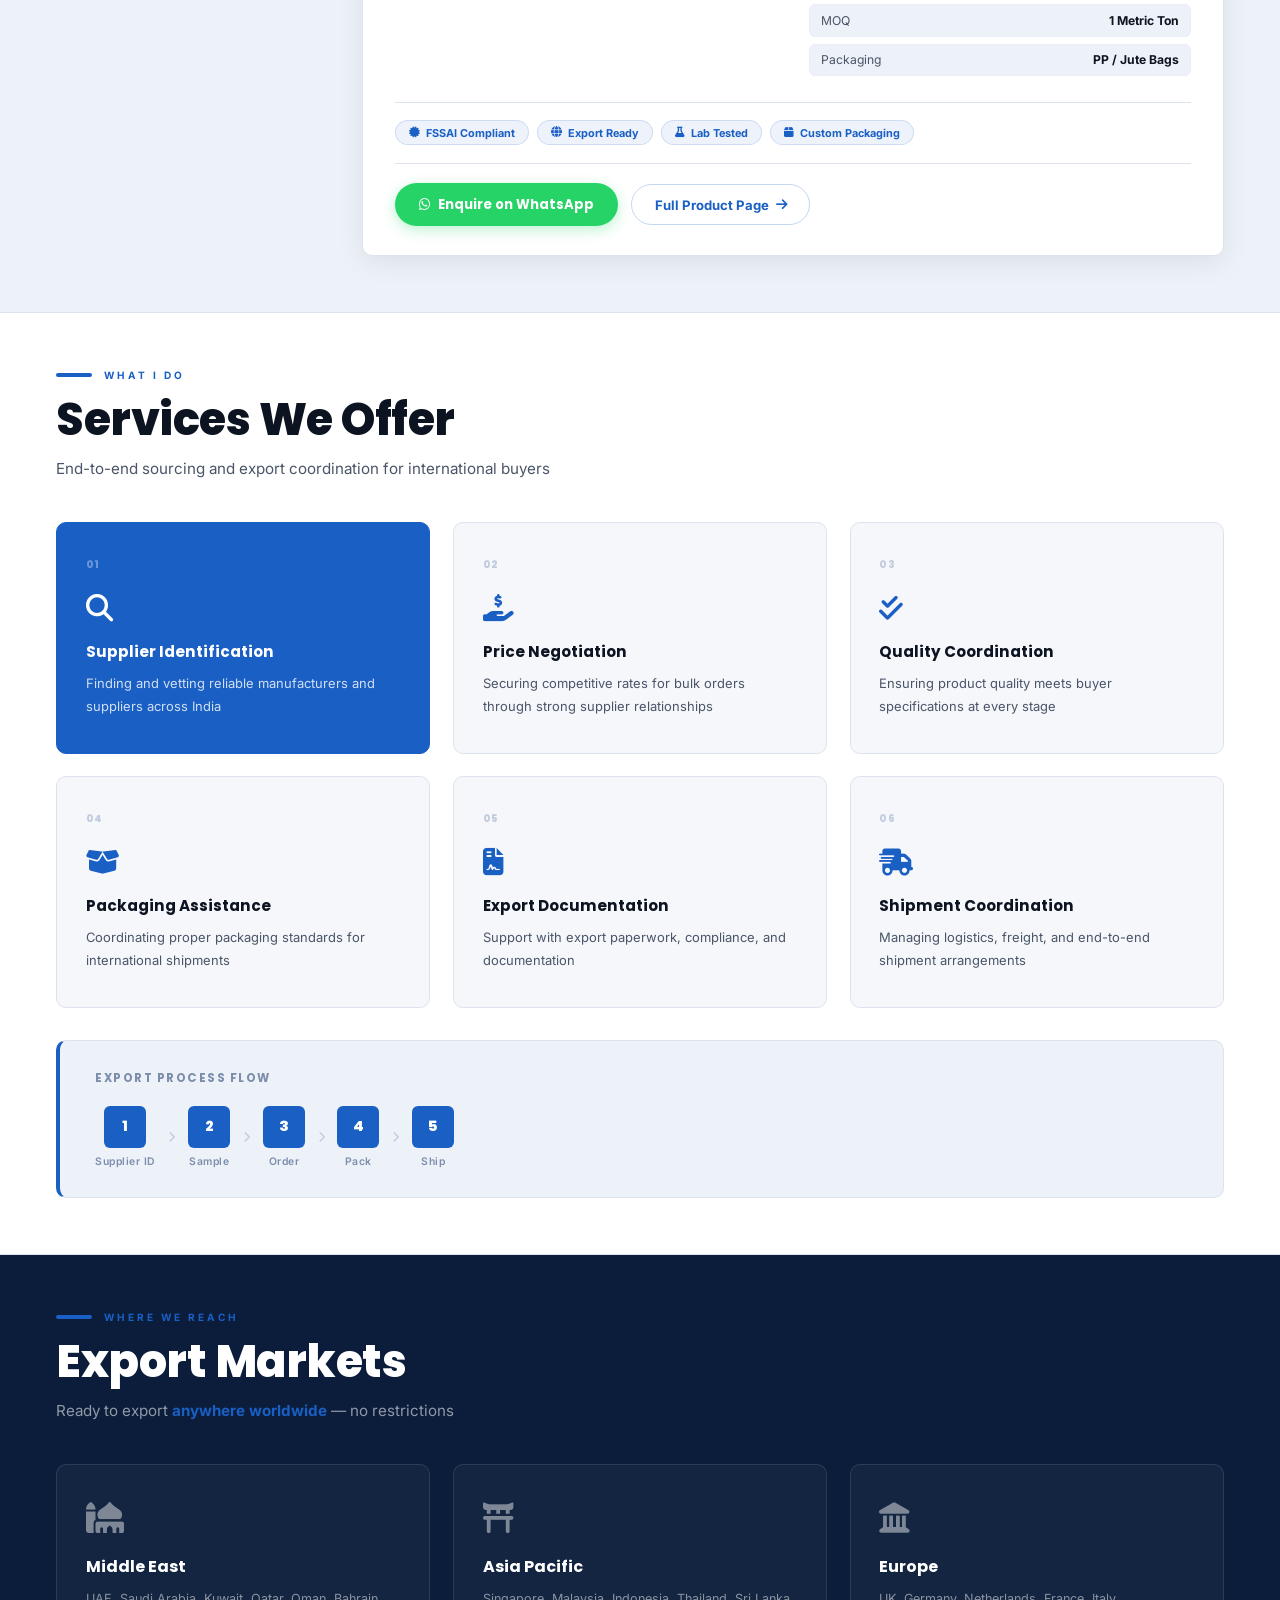
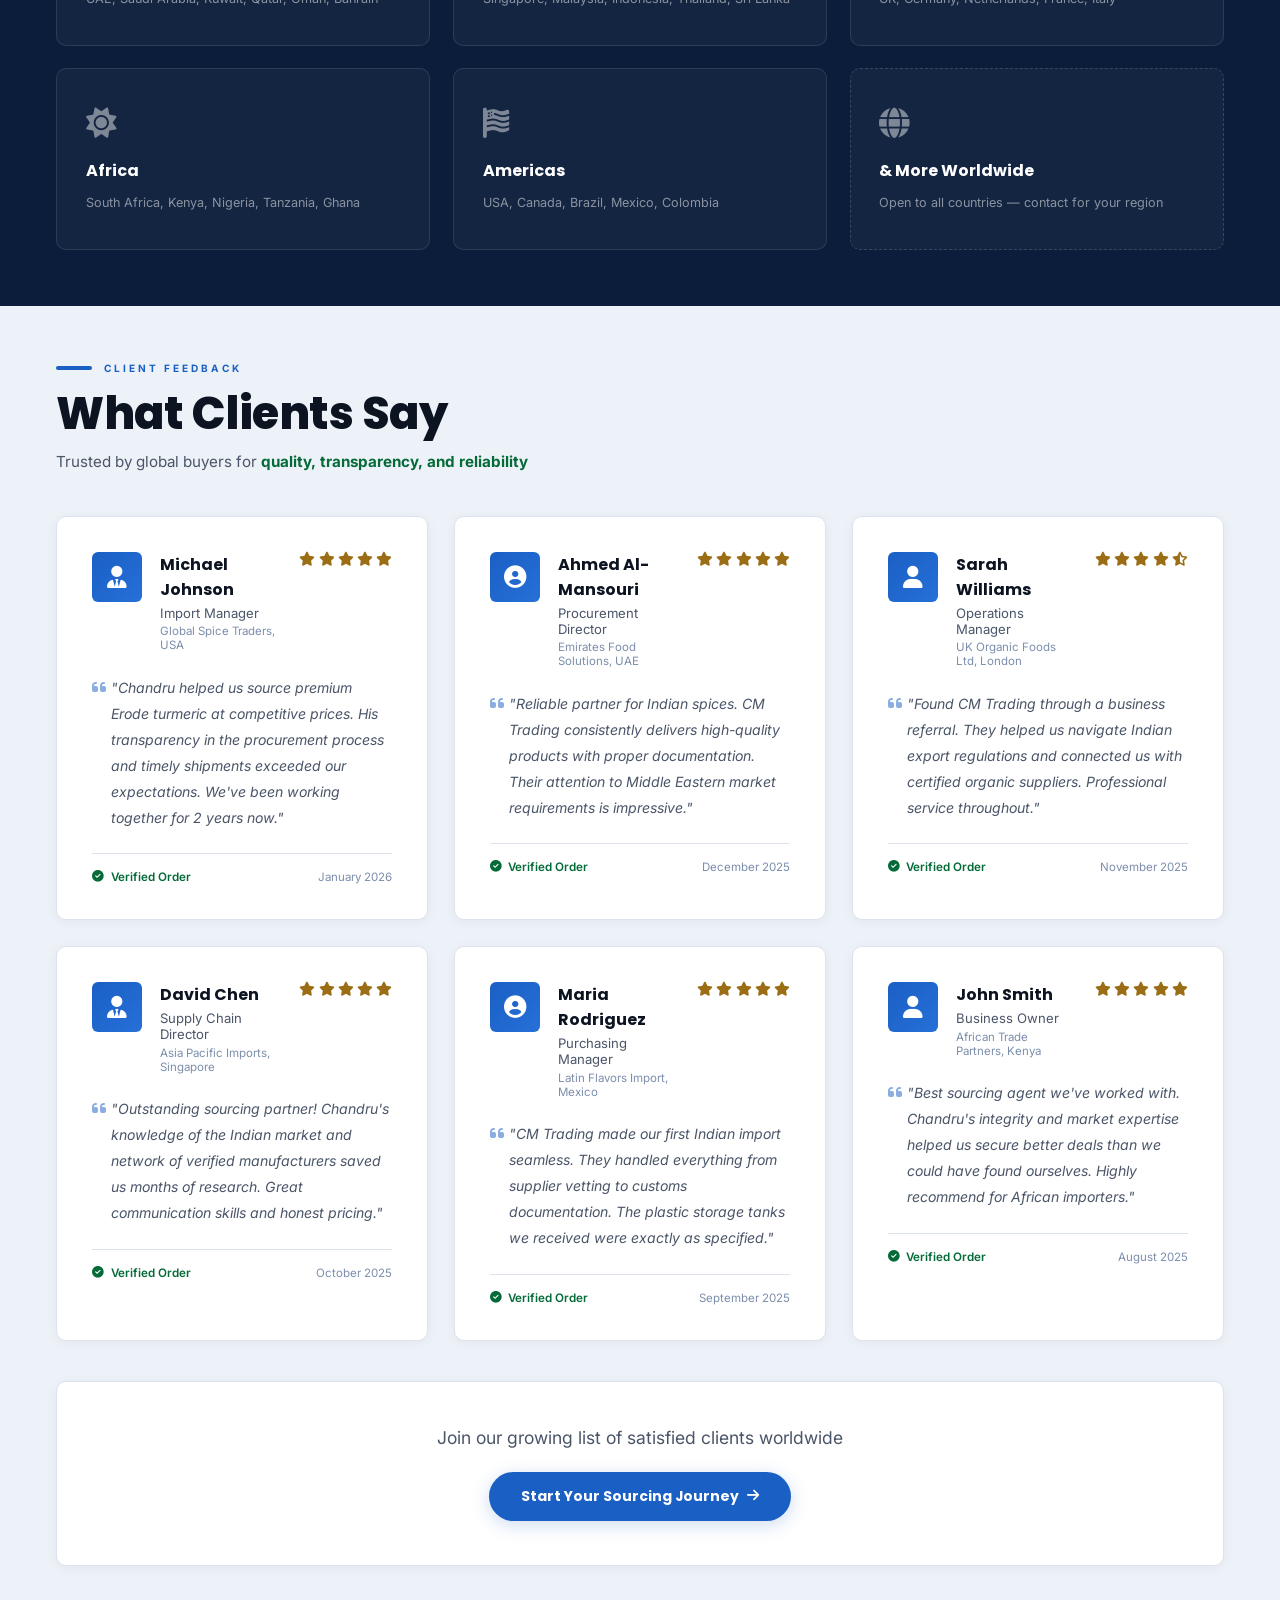
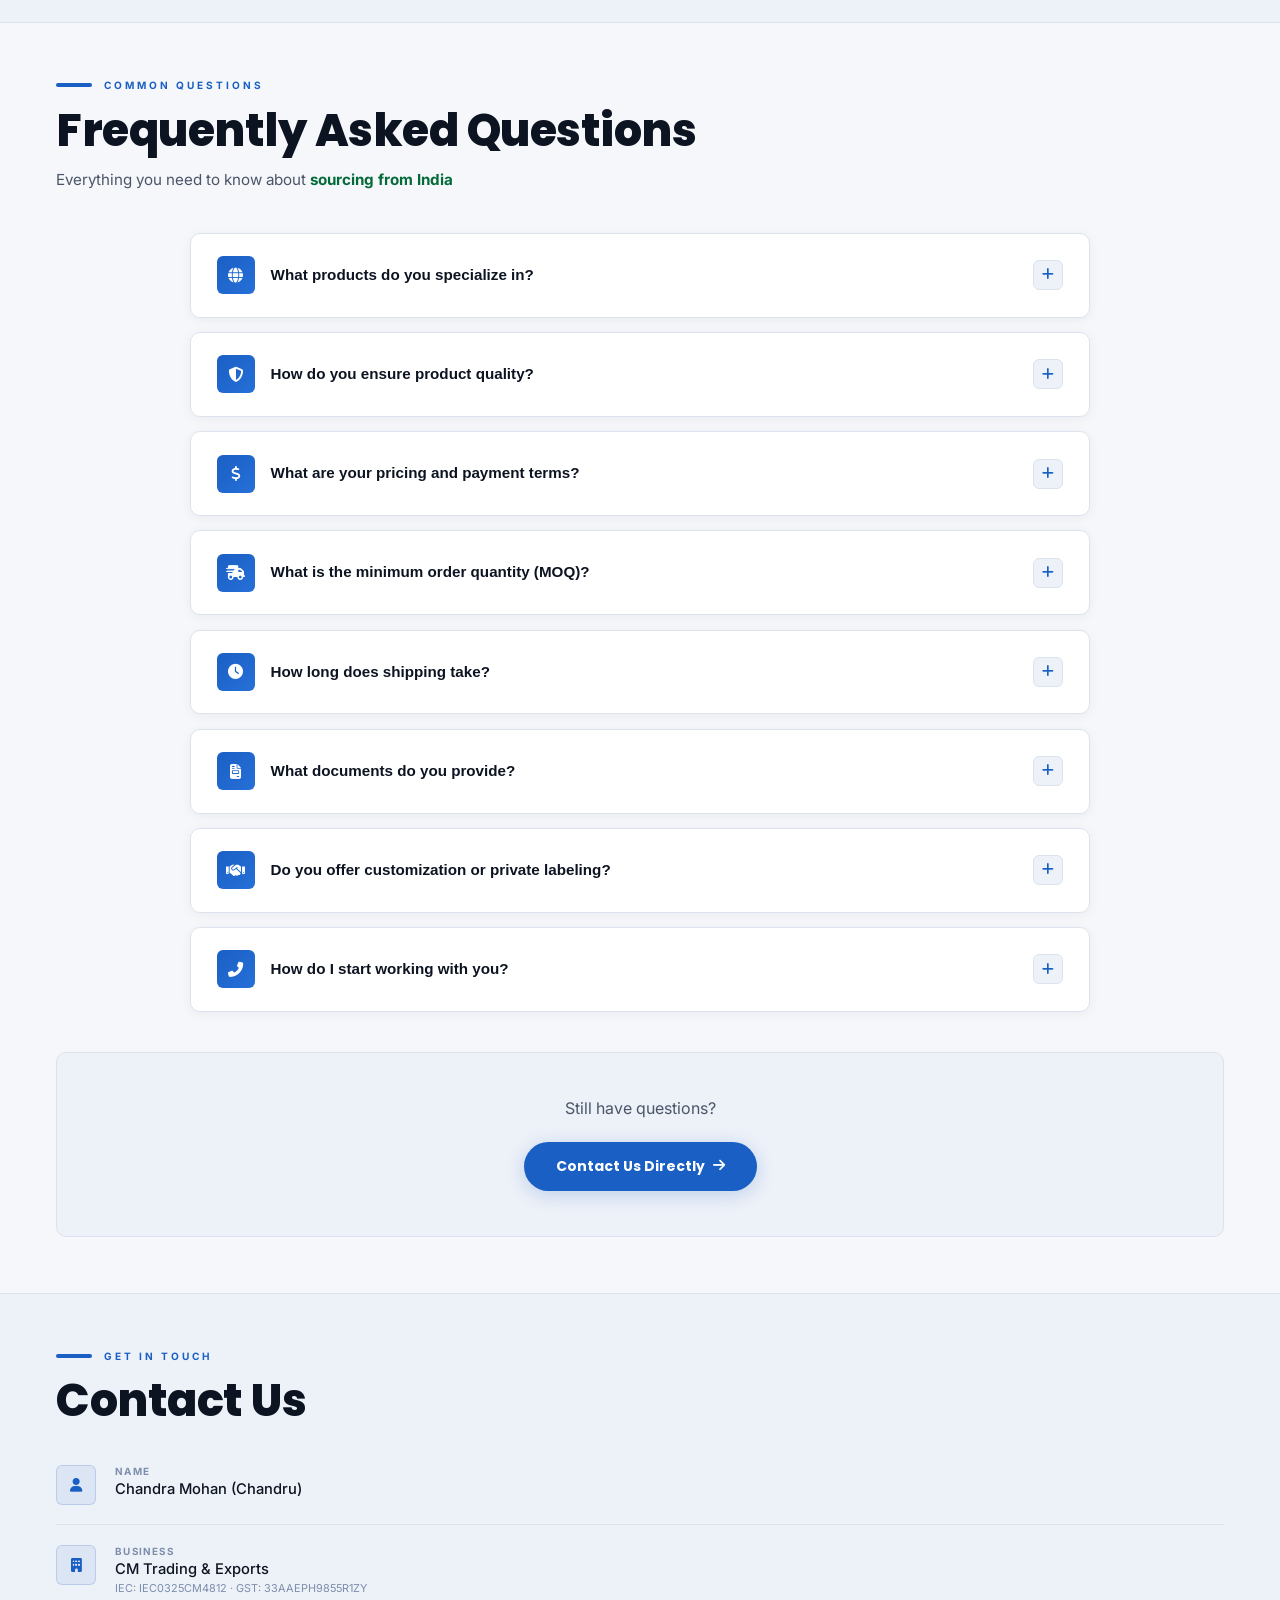
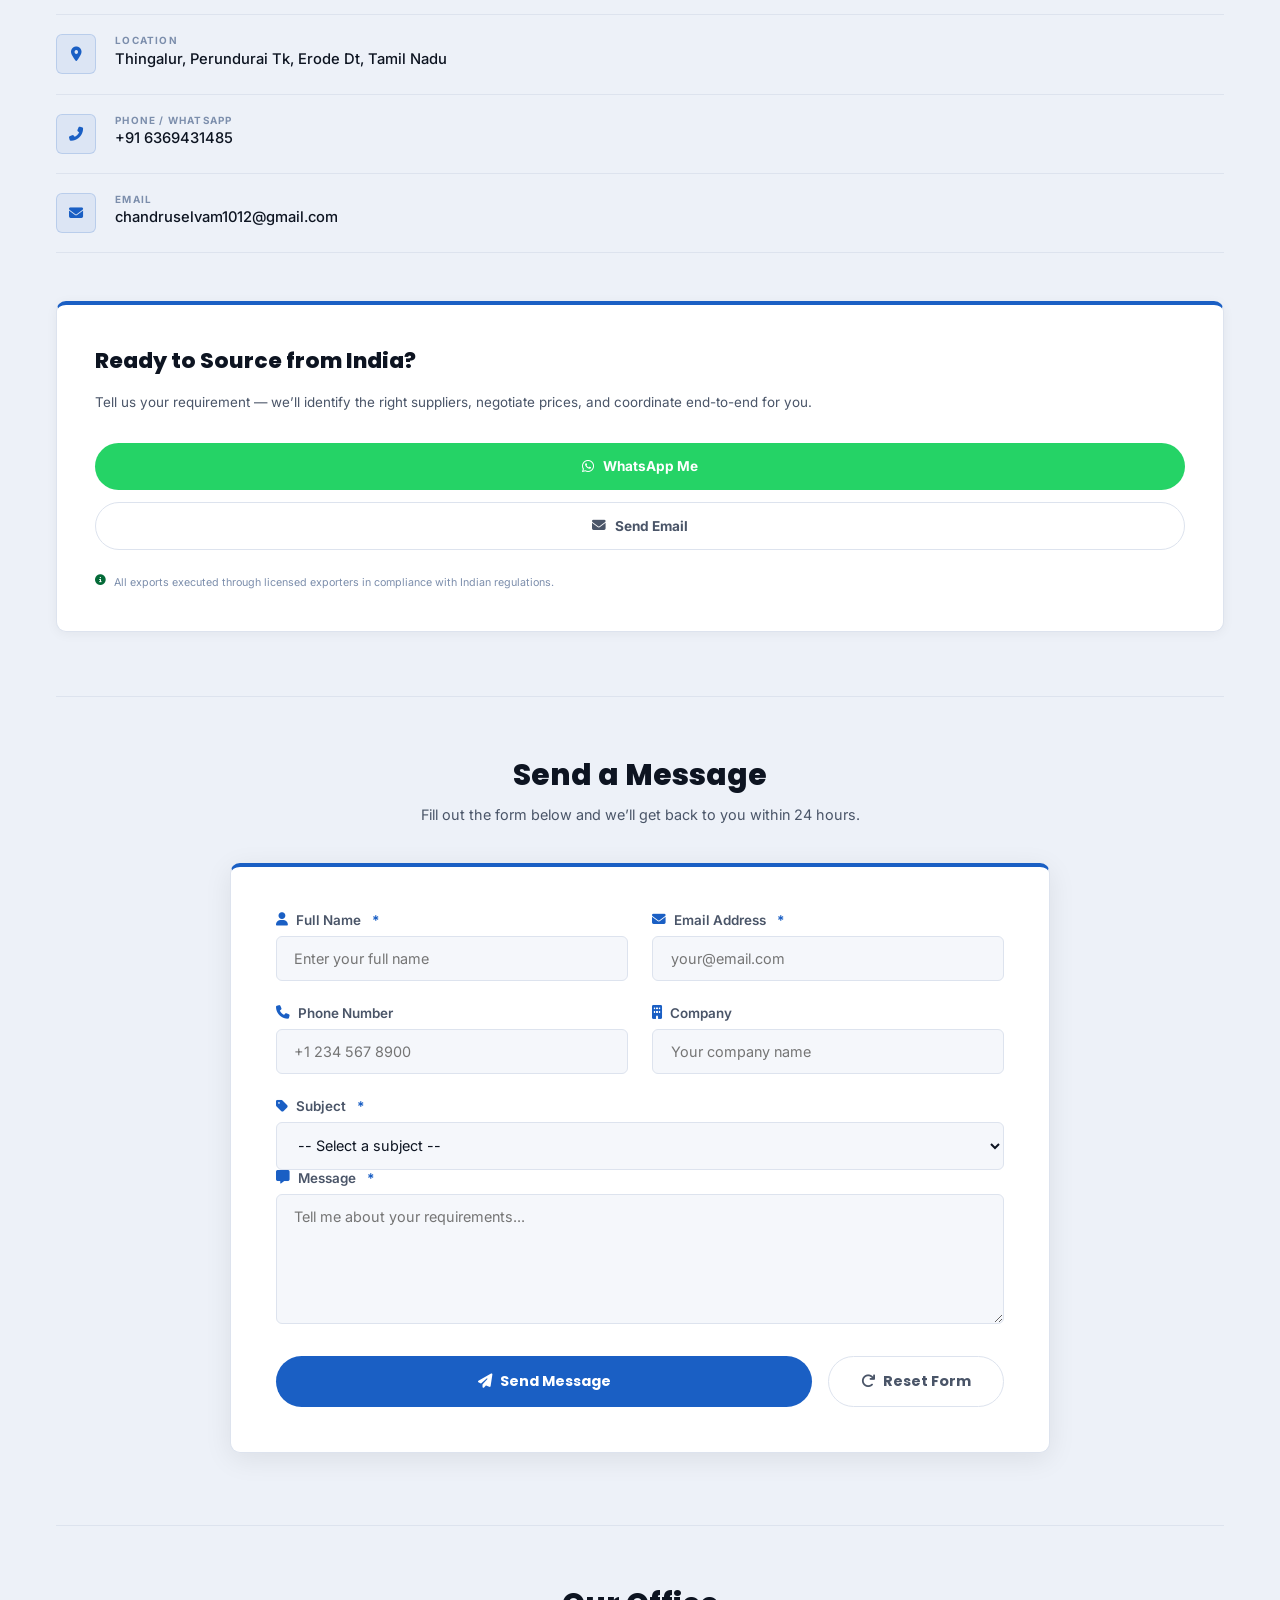
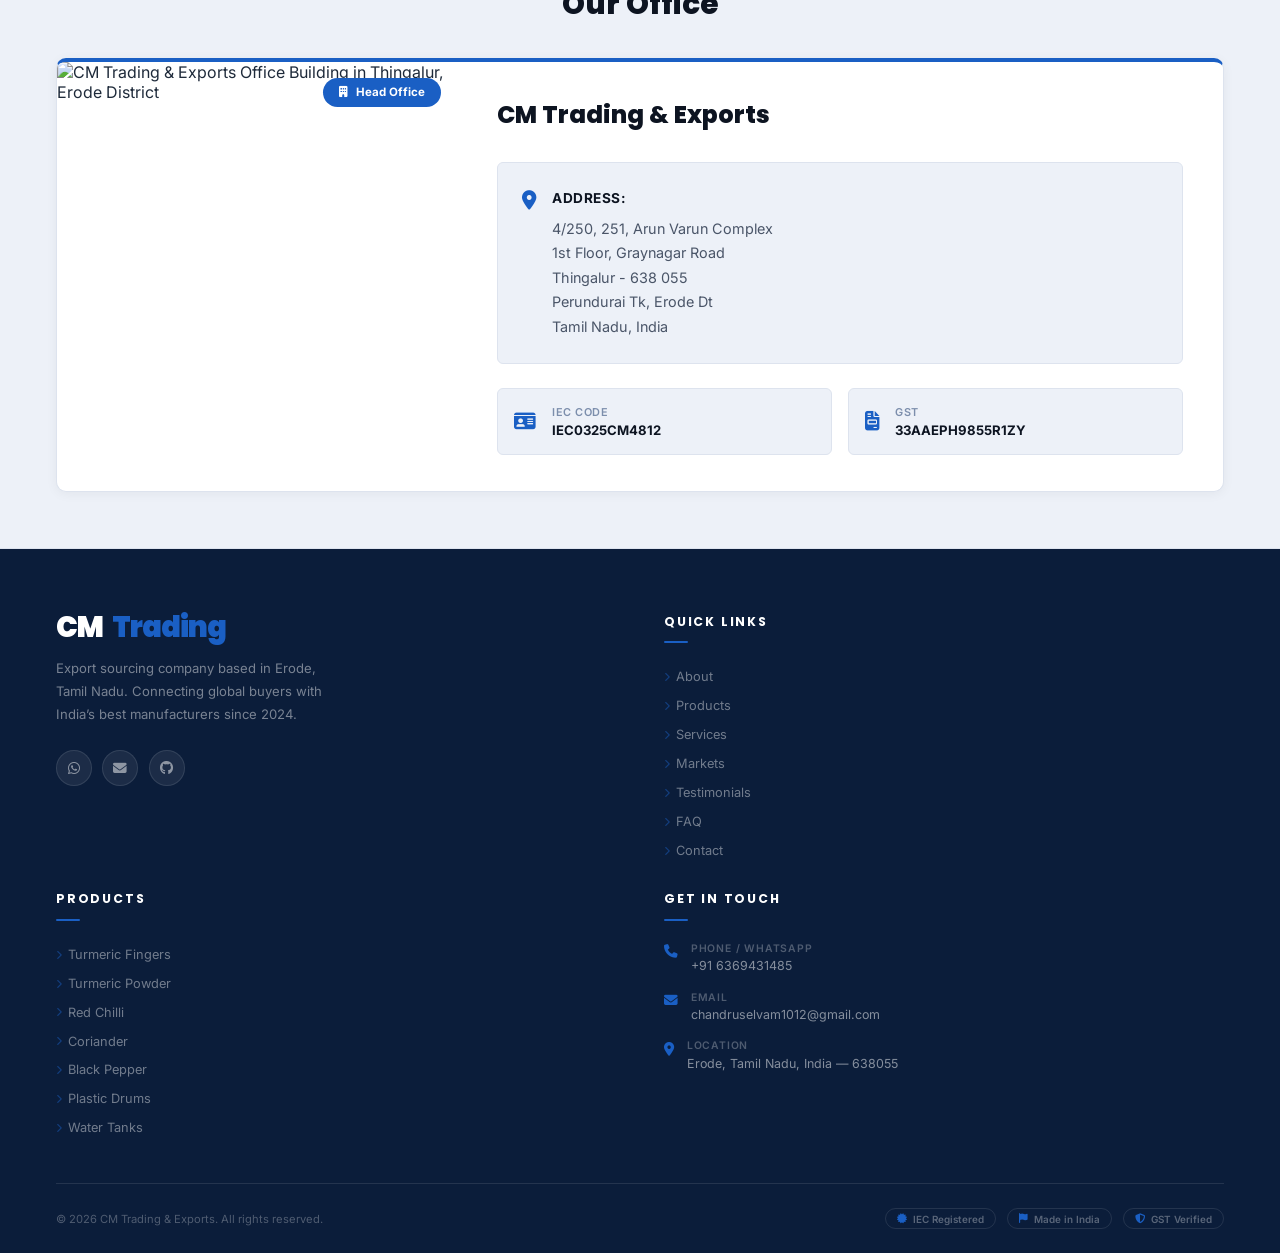
==== commit 7b8db666: "Redesign product section with master-detail layout; improve gallery image visibility with navy gradi" ====
--- a/index.html
+++ b/index.html
@@ -339,141 +339,293 @@
                 <span class="section-label-text">WHAT WE EXPORT</span>
             </div>
             <h2 class="content-title reveal">Products We Export</h2>
-            <p class="content-subtitle reveal">Premium quality from verified manufacturers &mdash; direct from India&rsquo;s top production regions</p>
-
-            <!-- SPICES CATEGORY -->
-            <div class="prod-category reveal" data-cat-group="spices">
-                <div class="prod-section-heading">
-                    <div class="psh-line"></div>
-                    <h3 class="psh-title"><i class="fas fa-leaf"></i> Spices</h3>
-                    <div class="psh-line"></div>
-                </div>
-                <div class="prod-showcase-row">
-
-                    <!-- TURMERIC -->
-                    <a href="pages/turmeric.html" class="prod-showcase-card" data-cat="spices">
-                        <div class="psc-visual turmeric-bg">
-                            <span class="psc-featured-tag"><i class="fas fa-star"></i> Featured</span>
-                            <div class="psc-icon-wrap">
-                                <i class="fas fa-seedling psc-icon"></i>
-                            </div>
-                            <div class="psc-visual-footer">
-                                <span class="psc-origin"><i class="fas fa-map-marker-alt"></i> Erode, Tamil Nadu</span>
-                            </div>
-                        </div>
-                        <div class="psc-body">
-                            <h3 class="psc-name">Erode Turmeric</h3>
-                            <p class="psc-desc">Premium polished fingers, dried cuts &amp; high-curcumin powder directly from Tamil Nadu&rsquo;s prime growing belt.</p>
-                            <div class="psc-tags">
-                                <span><i class="fas fa-check-circle"></i> Polished Fingers</span>
-                                <span><i class="fas fa-check-circle"></i> Bulk Powder</span>
-                                <span><i class="fas fa-check-circle"></i> High Curcumin</span>
-                                <span><i class="fas fa-check-circle"></i> Custom Grade</span>
-                            </div>
-                            <div class="psc-footer">
-                                <span class="psc-cert"><i class="fas fa-certificate"></i> FSSAI Compliant</span>
-                                <span class="psc-cta">View Details <i class="fas fa-arrow-right"></i></span>
-                            </div>
-                        </div>
-                    </a>
-
-                    <!-- INDIAN SPICES -->
-                    <a href="pages/spices.html" class="prod-showcase-card" data-cat="spices">
-                        <div class="psc-visual spices-bg">
-                            <span class="psc-badge"><i class="fas fa-leaf"></i> Agricultural</span>
-                            <div class="psc-icon-wrap">
-                                <i class="fas fa-pepper-hot psc-icon"></i>
-                            </div>
-                            <div class="psc-visual-footer">
-                                <span class="psc-origin"><i class="fas fa-map-marker-alt"></i> South India</span>
-                            </div>
-                        </div>
-                        <div class="psc-body">
-                            <h3 class="psc-name">Indian Spices</h3>
-                            <p class="psc-desc">Red Chilli, Black Pepper, Coriander &amp; spice blends &mdash; whole and powdered, freshly sourced for bulk export.</p>
-                            <div class="psc-tags">
-                                <span><i class="fas fa-check-circle"></i> Red Chilli</span>
-                                <span><i class="fas fa-check-circle"></i> Black Pepper</span>
-                                <span><i class="fas fa-check-circle"></i> Coriander</span>
-                                <span><i class="fas fa-check-circle"></i> Spice Blends</span>
-                            </div>
-                            <div class="psc-footer">
-                                <span class="psc-cert"><i class="fas fa-globe"></i> Export Ready</span>
-                                <span class="psc-cta">View Details <i class="fas fa-arrow-right"></i></span>
-                            </div>
-                        </div>
-                    </a>
-
-                </div>
-            </div>
-
-            <!-- PLASTIC SOLUTIONS CATEGORY -->
-            <div class="prod-category reveal" data-cat-group="plastic">
-                <div class="prod-section-heading">
-                    <div class="psh-line"></div>
-                    <h3 class="psh-title"><i class="fas fa-industry"></i> Plastic Solutions</h3>
-                    <div class="psh-line"></div>
-                </div>
-                <div class="prod-showcase-row">
-
-                    <!-- WATER TANKS -->
-                    <a href="pages/tanks.html" class="prod-showcase-card" data-cat="industrial">
-                        <div class="psc-visual tanks-bg">
-                            <span class="psc-badge"><i class="fas fa-certificate"></i> ISI Certified</span>
-                            <div class="psc-icon-wrap">
-                                <i class="fas fa-database psc-icon"></i>
-                            </div>
-                            <div class="psc-visual-footer">
-                                <span class="psc-origin"><i class="fas fa-ruler-combined"></i> 500 L &ndash; 10,000 L+</span>
-                            </div>
-                        </div>
-                        <div class="psc-body">
-                            <h3 class="psc-name">Water Storage Tanks</h3>
-                            <p class="psc-desc">HDPE water tanks for residential, commercial &amp; industrial use. Triple-layer UV-stabilised, overhead &amp; underground variants.</p>
-                            <div class="psc-tags">
-                                <span><i class="fas fa-check-circle"></i> Triple-Layer UV</span>
-                                <span><i class="fas fa-check-circle"></i> Overhead Type</span>
-                                <span><i class="fas fa-check-circle"></i> Underground Type</span>
-                                <span><i class="fas fa-check-circle"></i> Food-Grade Plastic</span>
-                            </div>
-                            <div class="psc-footer">
-                                <span class="psc-cert"><i class="fas fa-shield-alt"></i> ISI &bull; ISO 9001</span>
-                                <span class="psc-cta">View Details <i class="fas fa-arrow-right"></i></span>
-                            </div>
-                        </div>
-                    </a>
-
-                    <!-- DRUMS & BARRELS -->
-                    <a href="pages/drums.html" class="prod-showcase-card" data-cat="industrial">
-                        <div class="psc-visual drums-bg">
-                            <span class="psc-badge"><i class="fas fa-industry"></i> Industrial</span>
-                            <div class="psc-icon-wrap">
-                                <i class="fas fa-oil-can psc-icon"></i>
-                            </div>
-                            <div class="psc-visual-footer">
-                                <span class="psc-origin"><i class="fas fa-ruler-combined"></i> 80 L &ndash; 300 L</span>
-                            </div>
-                        </div>
-                        <div class="psc-body">
-                            <h3 class="psc-name">Drums &amp; Barrels</h3>
-                            <p class="psc-desc">Food-grade &amp; chemical-grade HDPE drums with tight-seal lids. Custom branding &amp; UN-approved variants available for global export.</p>
-                            <div class="psc-tags">
-                                <span><i class="fas fa-check-circle"></i> Food-Grade</span>
-                                <span><i class="fas fa-check-circle"></i> Chemical-Grade</span>
-                                <span><i class="fas fa-check-circle"></i> Tight-Seal Lid</span>
-                                <span><i class="fas fa-check-circle"></i> Custom Branding</span>
-                            </div>
-                            <div class="psc-footer">
-                                <span class="psc-cert"><i class="fas fa-check-double"></i> UN Approved Avail.</span>
-                                <span class="psc-cta">View Details <i class="fas fa-arrow-right"></i></span>
-                            </div>
-                        </div>
-                    </a>
-
-                </div>
-            </div>
+            <p class="content-subtitle reveal">Select any product below to explore its full description, features &amp; specifications</p>
+
+            <!-- CATEGORY TABS -->
+            <div class="prod-tabs reveal">
+                <button class="prod-tab active" data-filter="all"><i class="fas fa-th"></i> All Products</button>
+                <button class="prod-tab" data-filter="spices"><i class="fas fa-leaf"></i> Spices</button>
+                <button class="prod-tab" data-filter="plastic"><i class="fas fa-industry"></i> Plastic Solutions</button>
+            </div>
+
+            <!-- MASTER–DETAIL LAYOUT -->
+            <div class="prod-master-detail reveal">
+
+                <!-- LEFT: Product Selector List -->
+                <div class="prod-selector" id="prodSelector">
+
+                    <div class="prod-sel-card active" data-product="turmeric" data-cat="spices">
+                        <div class="prod-sel-visual turmeric-bg"><i class="fas fa-seedling"></i></div>
+                        <div class="prod-sel-info">
+                            <span class="prod-sel-cat">Spices</span>
+                            <h4>Erode Turmeric</h4>
+                            <p>High curcumin &middot; Bulk export</p>
+                        </div>
+                        <span class="prod-sel-badge featured">Featured</span>
+                        <i class="fas fa-chevron-right prod-sel-arrow"></i>
+                    </div>
+
+                    <div class="prod-sel-card" data-product="spices" data-cat="spices">
+                        <div class="prod-sel-visual spices-bg"><i class="fas fa-pepper-hot"></i></div>
+                        <div class="prod-sel-info">
+                            <span class="prod-sel-cat">Spices</span>
+                            <h4>Indian Spices</h4>
+                            <p>Red Chilli &middot; Black Pepper &middot; Coriander</p>
+                        </div>
+                        <i class="fas fa-chevron-right prod-sel-arrow"></i>
+                    </div>
+
+                    <div class="prod-sel-card" data-product="tanks" data-cat="plastic">
+                        <div class="prod-sel-visual tanks-bg"><i class="fas fa-database"></i></div>
+                        <div class="prod-sel-info">
+                            <span class="prod-sel-cat">Plastic Solutions</span>
+                            <h4>Water Storage Tanks</h4>
+                            <p>500 L &ndash; 10,000 L &middot; ISI Certified</p>
+                        </div>
+                        <i class="fas fa-chevron-right prod-sel-arrow"></i>
+                    </div>
+
+                    <div class="prod-sel-card" data-product="drums" data-cat="plastic">
+                        <div class="prod-sel-visual drums-bg"><i class="fas fa-oil-can"></i></div>
+                        <div class="prod-sel-info">
+                            <span class="prod-sel-cat">Plastic Solutions</span>
+                            <h4>Drums &amp; Barrels</h4>
+                            <p>80 L &ndash; 300 L &middot; UN Approved Variants</p>
+                        </div>
+                        <i class="fas fa-chevron-right prod-sel-arrow"></i>
+                    </div>
+
+                </div><!-- /prod-selector -->
+
+                <!-- RIGHT: Detail Panel -->
+                <div class="prod-detail-panel" id="prodDetailPanel">
+
+                    <!-- TURMERIC DETAIL -->
+                    <div class="prod-detail active" id="detail-turmeric">
+                        <div class="pdp-header turmeric-bg">
+                            <div class="pdp-header-overlay"></div>
+                            <div class="pdp-header-content">
+                                <span class="pdp-category"><i class="fas fa-leaf"></i> Spices</span>
+                                <h3 class="pdp-title">Erode Turmeric</h3>
+                                <p class="pdp-origin"><i class="fas fa-map-marker-alt"></i> Erode, Tamil Nadu &mdash; India&rsquo;s Turmeric Capital</p>
+                                <span class="pdp-seal"><i class="fas fa-star"></i> Featured Product</span>
+                            </div>
+                            <div class="pdp-icon-wrap"><i class="fas fa-seedling"></i></div>
+                        </div>
+                        <div class="pdp-body">
+                            <p class="pdp-description">
+                                Sourced directly from <strong>Erode, Tamil Nadu</strong> &mdash; India&rsquo;s largest turmeric trading hub &mdash; we supply premium-grade turmeric in multiple forms. Carefully graded and processed to meet international export standards, offering consistently high curcumin content and vibrant colour.
+                            </p>
+                            <div class="pdp-two-col">
+                                <div>
+                                    <h4 class="pdp-section-title"><i class="fas fa-list-check"></i> Product Variants</h4>
+                                    <ul class="pdp-feature-list">
+                                        <li><i class="fas fa-check-circle"></i> Polished Fingers (Whole)</li>
+                                        <li><i class="fas fa-check-circle"></i> Raw / Unpolished Fingers</li>
+                                        <li><i class="fas fa-check-circle"></i> Turmeric Powder (Fine &amp; Coarse)</li>
+                                        <li><i class="fas fa-check-circle"></i> High Curcumin Varieties (5&ndash;7%)</li>
+                                        <li><i class="fas fa-check-circle"></i> Custom Grade &amp; Moisture Levels</li>
+                                    </ul>
+                                </div>
+                                <div>
+                                    <h4 class="pdp-section-title"><i class="fas fa-flask"></i> Specifications</h4>
+                                    <div class="pdp-specs">
+                                        <div class="pdp-spec-row"><span>Curcumin Content</span><strong>3% &ndash; 7%+</strong></div>
+                                        <div class="pdp-spec-row"><span>Moisture</span><strong>&lt; 10%</strong></div>
+                                        <div class="pdp-spec-row"><span>Origin</span><strong>Erode, Tamil Nadu</strong></div>
+                                        <div class="pdp-spec-row"><span>MOQ</span><strong>1 Metric Ton</strong></div>
+                                        <div class="pdp-spec-row"><span>Packaging</span><strong>PP / Jute Bags</strong></div>
+                                    </div>
+                                </div>
+                            </div>
+                            <div class="pdp-certs">
+                                <span><i class="fas fa-certificate"></i> FSSAI Compliant</span>
+                                <span><i class="fas fa-globe"></i> Export Ready</span>
+                                <span><i class="fas fa-flask"></i> Lab Tested</span>
+                                <span><i class="fas fa-box"></i> Custom Packaging</span>
+                            </div>
+                            <div class="pdp-actions">
+                                <a href="https://wa.me/916369431485?text=Hi%2C%20I%27m%20interested%20in%20Erode%20Turmeric%20export." target="_blank" rel="noopener" class="pdp-btn-wa">
+                                    <i class="fab fa-whatsapp"></i> Enquire on WhatsApp
+                                </a>
+                                <a href="pages/turmeric.html" class="pdp-btn-detail">
+                                    Full Product Page <i class="fas fa-arrow-right"></i>
+                                </a>
+                            </div>
+                        </div>
+                    </div>
+
+                    <!-- SPICES DETAIL -->
+                    <div class="prod-detail" id="detail-spices">
+                        <div class="pdp-header spices-bg">
+                            <div class="pdp-header-overlay"></div>
+                            <div class="pdp-header-content">
+                                <span class="pdp-category"><i class="fas fa-leaf"></i> Spices</span>
+                                <h3 class="pdp-title">Indian Spices</h3>
+                                <p class="pdp-origin"><i class="fas fa-map-marker-alt"></i> South India &mdash; Renowned Spice Belt</p>
+                                <span class="pdp-seal"><i class="fas fa-globe"></i> Export Ready</span>
+                            </div>
+                            <div class="pdp-icon-wrap"><i class="fas fa-pepper-hot"></i></div>
+                        </div>
+                        <div class="pdp-body">
+                            <p class="pdp-description">
+                                We source a wide range of <strong>premium Indian spices</strong> directly from South India&rsquo;s renowned growing regions. Available whole and powdered, freshly processed for bulk export with superior aroma, colour, and purity &mdash; ideal for food manufacturers, distributors, and retailers worldwide.
+                            </p>
+                            <div class="pdp-two-col">
+                                <div>
+                                    <h4 class="pdp-section-title"><i class="fas fa-list-check"></i> Available Products</h4>
+                                    <ul class="pdp-feature-list">
+                                        <li><i class="fas fa-check-circle"></i> Red Chilli (Whole &amp; Powder)</li>
+                                        <li><i class="fas fa-check-circle"></i> Black Pepper (Whole &amp; Ground)</li>
+                                        <li><i class="fas fa-check-circle"></i> Coriander Seeds &amp; Powder</li>
+                                        <li><i class="fas fa-check-circle"></i> Cumin / Jeera (Whole &amp; Ground)</li>
+                                        <li><i class="fas fa-check-circle"></i> Custom Spice Blends</li>
+                                    </ul>
+                                </div>
+                                <div>
+                                    <h4 class="pdp-section-title"><i class="fas fa-flask"></i> Specifications</h4>
+                                    <div class="pdp-specs">
+                                        <div class="pdp-spec-row"><span>Forms Available</span><strong>Whole &amp; Powder</strong></div>
+                                        <div class="pdp-spec-row"><span>Origin</span><strong>South India</strong></div>
+                                        <div class="pdp-spec-row"><span>MOQ</span><strong>1 Metric Ton</strong></div>
+                                        <div class="pdp-spec-row"><span>Packaging</span><strong>PP / Jute Bags</strong></div>
+                                        <div class="pdp-spec-row"><span>Grades</span><strong>A Grade / Premium</strong></div>
+                                    </div>
+                                </div>
+                            </div>
+                            <div class="pdp-certs">
+                                <span><i class="fas fa-certificate"></i> FSSAI Compliant</span>
+                                <span><i class="fas fa-globe"></i> Export Ready</span>
+                                <span><i class="fas fa-box"></i> Custom Packaging</span>
+                                <span><i class="fas fa-check-double"></i> Quality Tested</span>
+                            </div>
+                            <div class="pdp-actions">
+                                <a href="https://wa.me/916369431485?text=Hi%2C%20I%27m%20interested%20in%20Indian%20Spices%20export." target="_blank" rel="noopener" class="pdp-btn-wa">
+                                    <i class="fab fa-whatsapp"></i> Enquire on WhatsApp
+                                </a>
+                                <a href="pages/spices.html" class="pdp-btn-detail">
+                                    Full Product Page <i class="fas fa-arrow-right"></i>
+                                </a>
+                            </div>
+                        </div>
+                    </div>
+
+                    <!-- TANKS DETAIL -->
+                    <div class="prod-detail" id="detail-tanks">
+                        <div class="pdp-header tanks-bg">
+                            <div class="pdp-header-overlay"></div>
+                            <div class="pdp-header-content">
+                                <span class="pdp-category"><i class="fas fa-industry"></i> Plastic Solutions</span>
+                                <h3 class="pdp-title">Water Storage Tanks</h3>
+                                <p class="pdp-origin"><i class="fas fa-ruler-combined"></i> 500 L &ndash; 10,000 L+ &middot; Overhead &amp; Underground</p>
+                                <span class="pdp-seal"><i class="fas fa-shield-alt"></i> ISI Certified</span>
+                            </div>
+                            <div class="pdp-icon-wrap"><i class="fas fa-database"></i></div>
+                        </div>
+                        <div class="pdp-body">
+                            <p class="pdp-description">
+                                Premium <strong>HDPE water storage tanks</strong> manufactured with triple-layer UV-stabilised technology for superior durability. Suitable for residential, commercial, and industrial applications worldwide. ISI and ISO certified &mdash; built to last in harsh climatic conditions.
+                            </p>
+                            <div class="pdp-two-col">
+                                <div>
+                                    <h4 class="pdp-section-title"><i class="fas fa-list-check"></i> Key Features</h4>
+                                    <ul class="pdp-feature-list">
+                                        <li><i class="fas fa-check-circle"></i> Triple-Layer UV-Stabilised HDPE</li>
+                                        <li><i class="fas fa-check-circle"></i> Overhead &amp; Underground Variants</li>
+                                        <li><i class="fas fa-check-circle"></i> Food-Grade Virgin Plastic</li>
+                                        <li><i class="fas fa-check-circle"></i> Anti-Algae Inner Layer</li>
+                                        <li><i class="fas fa-check-circle"></i> Custom Capacity &amp; Colour</li>
+                                    </ul>
+                                </div>
+                                <div>
+                                    <h4 class="pdp-section-title"><i class="fas fa-flask"></i> Specifications</h4>
+                                    <div class="pdp-specs">
+                                        <div class="pdp-spec-row"><span>Capacity Range</span><strong>500 L &ndash; 10,000 L+</strong></div>
+                                        <div class="pdp-spec-row"><span>Material</span><strong>Virgin HDPE</strong></div>
+                                        <div class="pdp-spec-row"><span>Layers</span><strong>Triple Layer</strong></div>
+                                        <div class="pdp-spec-row"><span>MOQ</span><strong>10 Units</strong></div>
+                                        <div class="pdp-spec-row"><span>Certifications</span><strong>ISI &bull; ISO 9001</strong></div>
+                                    </div>
+                                </div>
+                            </div>
+                            <div class="pdp-certs">
+                                <span><i class="fas fa-shield-alt"></i> ISI Certified</span>
+                                <span><i class="fas fa-award"></i> ISO 9001</span>
+                                <span><i class="fas fa-globe"></i> Export Ready</span>
+                                <span><i class="fas fa-tint"></i> Food-Grade</span>
+                            </div>
+                            <div class="pdp-actions">
+                                <a href="https://wa.me/916369431485?text=Hi%2C%20I%27m%20interested%20in%20Water%20Storage%20Tanks%20export." target="_blank" rel="noopener" class="pdp-btn-wa">
+                                    <i class="fab fa-whatsapp"></i> Enquire on WhatsApp
+                                </a>
+                                <a href="pages/tanks.html" class="pdp-btn-detail">
+                                    Full Product Page <i class="fas fa-arrow-right"></i>
+                                </a>
+                            </div>
+                        </div>
+                    </div>
+
+                    <!-- DRUMS DETAIL -->
+                    <div class="prod-detail" id="detail-drums">
+                        <div class="pdp-header drums-bg">
+                            <div class="pdp-header-overlay"></div>
+                            <div class="pdp-header-content">
+                                <span class="pdp-category"><i class="fas fa-industry"></i> Plastic Solutions</span>
+                                <h3 class="pdp-title">Drums &amp; Barrels</h3>
+                                <p class="pdp-origin"><i class="fas fa-ruler-combined"></i> 80 L &ndash; 300 L &middot; Food &amp; Chemical Grade</p>
+                                <span class="pdp-seal"><i class="fas fa-check-double"></i> UN Approved Variants</span>
+                            </div>
+                            <div class="pdp-icon-wrap"><i class="fas fa-oil-can"></i></div>
+                        </div>
+                        <div class="pdp-body">
+                            <p class="pdp-description">
+                                High-quality <strong>HDPE drums and barrels</strong> with tight-seal lids designed for food-grade and chemical-grade storage and transportation. Custom branding and labelling available. UN-approved variants available for compliant global hazardous material export.
+                            </p>
+                            <div class="pdp-two-col">
+                                <div>
+                                    <h4 class="pdp-section-title"><i class="fas fa-list-check"></i> Key Features</h4>
+                                    <ul class="pdp-feature-list">
+                                        <li><i class="fas fa-check-circle"></i> Food-Grade HDPE Material</li>
+                                        <li><i class="fas fa-check-circle"></i> Chemical-Grade Variants</li>
+                                        <li><i class="fas fa-check-circle"></i> Tight-Seal Screw Lid</li>
+                                        <li><i class="fas fa-check-circle"></i> Custom Branding &amp; Labelling</li>
+                                        <li><i class="fas fa-check-circle"></i> UN Approved Variants Available</li>
+                                    </ul>
+                                </div>
+                                <div>
+                                    <h4 class="pdp-section-title"><i class="fas fa-flask"></i> Specifications</h4>
+                                    <div class="pdp-specs">
+                                        <div class="pdp-spec-row"><span>Capacity Range</span><strong>80 L &ndash; 300 L</strong></div>
+                                        <div class="pdp-spec-row"><span>Material</span><strong>Virgin HDPE</strong></div>
+                                        <div class="pdp-spec-row"><span>Lid Type</span><strong>Tight-Seal Screw</strong></div>
+                                        <div class="pdp-spec-row"><span>MOQ</span><strong>50 Units</strong></div>
+                                        <div class="pdp-spec-row"><span>Standard</span><strong>UN Approved Avail.</strong></div>
+                                    </div>
+                                </div>
+                            </div>
+                            <div class="pdp-certs">
+                                <span><i class="fas fa-check-double"></i> UN Approved</span>
+                                <span><i class="fas fa-industry"></i> Industrial Grade</span>
+                                <span><i class="fas fa-globe"></i> Export Ready</span>
+                                <span><i class="fas fa-paint-brush"></i> Custom Branding</span>
+                            </div>
+                            <div class="pdp-actions">
+                                <a href="https://wa.me/916369431485?text=Hi%2C%20I%27m%20interested%20in%20Drums%20and%20Barrels%20export." target="_blank" rel="noopener" class="pdp-btn-wa">
+                                    <i class="fab fa-whatsapp"></i> Enquire on WhatsApp
+                                </a>
+                                <a href="pages/drums.html" class="pdp-btn-detail">
+                                    Full Product Page <i class="fas fa-arrow-right"></i>
+                                </a>
+                            </div>
+                        </div>
+                    </div>
+
+                </div><!-- /prod-detail-panel -->
+
+            </div><!-- /prod-master-detail -->
 
         </section>
+
 
         <!-- SERVICES -->
         <section id="services" class="content-section services-section">
--- a/css/style.css
+++ b/css/style.css
@@ -361,51 +361,84 @@
 .why-card h3{font-family:var(--font-head);font-size:.98rem;font-weight:700;color:#fff;margin-bottom:.65rem}
 .why-card p{font-size:.82rem;color:rgba(255,255,255,.5);line-height:1.75}
 
-/* --- PRODUCTS --- */
+/* --- PRODUCTS (Master–Detail) --- */
 .products-section{background:var(--bg-alt)}
-/* Category group */
-.prod-category{margin-bottom:3rem}
-.prod-category.cat-hidden{display:none}
-.prod-section-heading{display:flex;align-items:center;gap:1rem;margin-bottom:1.5rem}
-.psh-line{flex:1;height:1px;background:var(--border)}
-.psh-title{font-family:var(--font-head);font-size:1.15rem;font-weight:700;color:var(--dark);white-space:nowrap;display:flex;align-items:center;gap:.5rem;padding:0 .2rem}
-.psh-title i{color:var(--saffron)}
-/* Showcase row */
-.prod-showcase-row{display:grid;grid-template-columns:repeat(2,1fr);gap:1.5rem}
-/* Showcase card */
-.prod-showcase-card{background:var(--bg-card);border:1.5px solid var(--border);border-radius:var(--radius);overflow:hidden;text-decoration:none;color:inherit;display:flex;flex-direction:row;transition:transform .25s,border-color .25s,box-shadow .25s;position:relative;min-height:240px}
-.prod-showcase-card:hover{transform:translateY(-6px);border-color:var(--saffron);box-shadow:0 18px 48px rgba(26,95,196,.13)}
-.prod-showcase-card::after{content:'';position:absolute;bottom:0;left:0;right:0;height:3px;background:linear-gradient(90deg,var(--saffron),#5B9EFF);transform:scaleX(0);transform-origin:left;transition:transform .3s}
-.prod-showcase-card:hover::after{transform:scaleX(1)}
-/* Visual panel */
-.psc-visual{position:relative;width:200px;flex-shrink:0;display:flex;flex-direction:column;align-items:center;justify-content:center;overflow:hidden}
-.psc-visual::before{content:'';position:absolute;inset:0;background:rgba(0,0,0,.18)}
-.psc-icon-wrap{z-index:1;display:flex;align-items:center;justify-content:center;flex:1}
-.psc-icon{font-size:3.6rem;color:rgba(255,255,255,.92);filter:drop-shadow(0 4px 14px rgba(0,0,0,.4));transition:transform .28s}
-.prod-showcase-card:hover .psc-icon{transform:scale(1.14) translateY(-5px)}
-.psc-badge,.psc-featured-tag{position:absolute;top:.8rem;left:.8rem;background:rgba(0,0,0,.35);-webkit-backdrop-filter:blur(6px);backdrop-filter:blur(6px);color:rgba(255,255,255,.95);font-size:.57rem;font-weight:700;padding:.22rem .65rem;border-radius:var(--radius-pill);display:inline-flex;align-items:center;gap:.3rem;z-index:2;border:1px solid rgba(255,255,255,.18);text-transform:uppercase;letter-spacing:.5px}
-.psc-featured-tag{background:var(--saffron);border-color:var(--saffron)}
-.psc-visual-footer{position:absolute;bottom:0;left:0;right:0;z-index:2;padding:.55rem .8rem;background:rgba(0,0,0,.32);-webkit-backdrop-filter:blur(4px);backdrop-filter:blur(4px)}
-.psc-origin{font-size:.65rem;color:rgba(255,255,255,.88);font-weight:600;display:flex;align-items:center;gap:.35rem}
-.psc-origin i{font-size:.6rem}
-/* Gradient themes */
+
+/* Category tabs */
+.prod-tabs{display:flex;gap:.5rem;margin-bottom:2rem;flex-wrap:wrap}
+.prod-tab{background:var(--bg-card);border:1.5px solid var(--border);color:var(--grey-1);font-family:var(--font-head);font-size:.8rem;font-weight:600;padding:.55rem 1.4rem;border-radius:var(--radius-pill);display:inline-flex;align-items:center;gap:.45rem;cursor:pointer;transition:var(--transition)}
+.prod-tab:hover{border-color:var(--saffron);color:var(--saffron)}
+.prod-tab.active{background:var(--saffron);border-color:var(--saffron);color:#fff}
+.prod-tab i{font-size:.75rem}
+
+/* Master–detail grid */
+.prod-master-detail{display:grid;grid-template-columns:280px 1fr;gap:1.6rem;align-items:start}
+
+/* LEFT: Selector list */
+.prod-selector{display:flex;flex-direction:column;gap:.7rem}
+.prod-sel-card{background:var(--bg-card);border:1.5px solid var(--border);border-radius:var(--radius);display:flex;align-items:center;gap:.9rem;padding:.9rem 1rem;cursor:pointer;transition:var(--transition);position:relative;overflow:hidden}
+.prod-sel-card::before{content:'';position:absolute;left:0;top:0;bottom:0;width:3px;background:var(--saffron);transform:scaleY(0);transform-origin:bottom;transition:transform .25s ease}
+.prod-sel-card:hover{border-color:rgba(26,95,196,.3);box-shadow:var(--shadow-sm);transform:translateX(3px)}
+.prod-sel-card.active{border-color:var(--saffron);background:var(--saffron-soft);box-shadow:0 4px 18px var(--saffron-glow)}
+.prod-sel-card.active::before{transform:scaleY(1)}
+.prod-sel-card.hidden{display:none}
+.prod-sel-visual{width:46px;height:46px;border-radius:var(--radius-sm);display:flex;align-items:center;justify-content:center;flex-shrink:0;font-size:1.25rem;color:#fff}
+.prod-sel-info{flex:1;min-width:0}
+.prod-sel-cat{font-size:.58rem;font-weight:700;text-transform:uppercase;letter-spacing:1px;color:var(--grey-2);display:block;margin-bottom:.12rem}
+.prod-sel-info h4{font-family:var(--font-head);font-size:.88rem;font-weight:700;color:var(--dark);line-height:1.2;white-space:nowrap;overflow:hidden;text-overflow:ellipsis}
+.prod-sel-info p{font-size:.68rem;color:var(--grey-2);white-space:nowrap;overflow:hidden;text-overflow:ellipsis;margin-top:.1rem}
+.prod-sel-card.active .prod-sel-info h4{color:var(--saffron)}
+.prod-sel-card.active .prod-sel-cat{color:var(--saffron);opacity:.7}
+.prod-sel-badge{font-size:.54rem;font-weight:700;letter-spacing:.4px;text-transform:uppercase;padding:.18rem .6rem;border-radius:var(--radius-pill);flex-shrink:0}
+.prod-sel-badge.featured{background:var(--saffron);color:#fff}
+.prod-sel-arrow{color:var(--grey-2);font-size:.68rem;margin-left:auto;flex-shrink:0;transition:var(--transition)}
+.prod-sel-card.active .prod-sel-arrow,.prod-sel-card:hover .prod-sel-arrow{color:var(--saffron);transform:translateX(3px)}
+
+/* Colour themes (reused in detail headers too) */
 .turmeric-bg{background:linear-gradient(145deg,#7A3406 0%,#CF6000 52%,#E88020 100%)}
 .spices-bg{background:linear-gradient(145deg,#6B0808 0%,#B91C1C 60%,#DC2626 100%)}
 .tanks-bg{background:linear-gradient(145deg,#0E1F3D 0%,#1A5FC4 65%,#3B82F6 100%)}
 .drums-bg{background:linear-gradient(145deg,#0D2010 0%,#046A38 58%,#059669 100%)}
-/* Body panel */
-.psc-body{flex:1;padding:1.4rem 1.6rem 1.4rem;display:flex;flex-direction:column;gap:.7rem;min-width:0}
-.psc-name{font-family:var(--font-head);font-size:1.18rem;font-weight:700;color:var(--dark);margin:0;line-height:1.3}
-.psc-desc{font-size:.83rem;color:var(--grey-1);line-height:1.72;margin:0}
-/* Feature tags grid */
-.psc-tags{display:grid;grid-template-columns:1fr 1fr;gap:.4rem .8rem;margin-top:.2rem}
-.psc-tags span{font-size:.73rem;color:var(--dark);font-weight:500;display:flex;align-items:center;gap:.38rem}
-.psc-tags span i{color:var(--green);font-size:.6rem;flex-shrink:0}
-/* Footer row */
-.psc-footer{margin-top:auto;padding-top:.9rem;border-top:1px solid var(--border);display:flex;align-items:center;justify-content:space-between;gap:.5rem}
-.psc-cert{font-size:.63rem;font-weight:700;padding:.22rem .65rem;border-radius:var(--radius-pill);background:var(--saffron-soft);border:1px solid rgba(26,95,196,.15);color:var(--saffron);display:inline-flex;align-items:center;gap:.3rem;white-space:nowrap}
-.psc-cta{font-size:.8rem;font-weight:700;color:var(--saffron);display:flex;align-items:center;gap:.4rem;transition:gap .2s;white-space:nowrap;flex-shrink:0}
-.prod-showcase-card:hover .psc-cta{gap:.75rem}
+
+/* RIGHT: Detail panel */
+.prod-detail-panel{position:relative;min-height:500px}
+.prod-detail{display:none;background:var(--bg-card);border:1.5px solid var(--border);border-radius:var(--radius);overflow:hidden;box-shadow:var(--shadow);animation:pdpFadeIn .3s ease}
+.prod-detail.active{display:block}
+@keyframes pdpFadeIn{from{opacity:0;transform:translateY(10px)}to{opacity:1;transform:translateY(0)}}
+
+/* Detail header banner */
+.pdp-header{position:relative;height:200px;display:flex;align-items:flex-end;justify-content:space-between;padding:1.6rem 2rem;overflow:hidden}
+.pdp-header-overlay{position:absolute;inset:0;background:linear-gradient(to right,rgba(0,0,0,.68) 55%,rgba(0,0,0,.12) 100%);z-index:1}
+.pdp-header-content{position:relative;z-index:2}
+.pdp-category{font-size:.63rem;font-weight:700;text-transform:uppercase;letter-spacing:1.5px;color:rgba(255,255,255,.75);display:flex;align-items:center;gap:.35rem;margin-bottom:.45rem}
+.pdp-title{font-family:var(--font-head);font-size:1.85rem;font-weight:800;color:#fff;line-height:1.1;margin-bottom:.55rem;letter-spacing:-.5px}
+.pdp-origin{font-size:.74rem;color:rgba(255,255,255,.7);display:flex;align-items:center;gap:.4rem;margin-bottom:.55rem}
+.pdp-seal{display:inline-flex;align-items:center;gap:.35rem;background:rgba(255,255,255,.15);border:1px solid rgba(255,255,255,.25);color:rgba(255,255,255,.9);font-size:.6rem;font-weight:700;padding:.22rem .75rem;border-radius:var(--radius-pill);-webkit-backdrop-filter:blur(6px);backdrop-filter:blur(6px);text-transform:uppercase;letter-spacing:.5px}
+.pdp-icon-wrap{position:relative;z-index:2;width:76px;height:76px;border-radius:50%;background:rgba(255,255,255,.12);border:2px solid rgba(255,255,255,.2);display:flex;align-items:center;justify-content:center;font-size:2.2rem;color:rgba(255,255,255,.9);-webkit-backdrop-filter:blur(8px);backdrop-filter:blur(8px);flex-shrink:0}
+
+/* Detail body */
+.pdp-body{padding:1.8rem 2rem}
+.pdp-description{font-size:.9rem;color:var(--grey-1);line-height:1.9;margin-bottom:1.6rem;padding-bottom:1.6rem;border-bottom:1px solid var(--border)}
+.pdp-description strong{color:var(--dark)}
+.pdp-two-col{display:grid;grid-template-columns:1fr 1fr;gap:2rem;margin-bottom:1.6rem}
+.pdp-section-title{font-family:var(--font-head);font-size:.75rem;font-weight:700;text-transform:uppercase;letter-spacing:1.2px;color:var(--grey-2);display:flex;align-items:center;gap:.45rem;margin-bottom:.9rem}
+.pdp-section-title i{color:var(--saffron);font-size:.82rem}
+.pdp-feature-list{list-style:none;display:flex;flex-direction:column;gap:.55rem}
+.pdp-feature-list li{display:flex;align-items:center;gap:.55rem;font-size:.85rem;color:var(--dark);font-weight:500}
+.pdp-feature-list li i{color:var(--green);font-size:.78rem;flex-shrink:0}
+.pdp-specs{display:flex;flex-direction:column;gap:.45rem}
+.pdp-spec-row{display:flex;justify-content:space-between;align-items:center;padding:.48rem .7rem;background:var(--bg-alt);border-radius:var(--radius-sm);border:1px solid var(--border-light)}
+.pdp-spec-row span{font-size:.76rem;color:var(--grey-1)}
+.pdp-spec-row strong{font-size:.76rem;color:var(--dark);font-weight:700;text-align:right}
+.pdp-certs{display:flex;flex-wrap:wrap;gap:.45rem;padding:1.1rem 0;margin-bottom:1.2rem;border-top:1px solid var(--border);border-bottom:1px solid var(--border)}
+.pdp-certs span{display:inline-flex;align-items:center;gap:.35rem;background:var(--saffron-soft);border:1px solid rgba(26,95,196,.15);color:var(--saffron);font-size:.68rem;font-weight:700;padding:.28rem .85rem;border-radius:var(--radius-pill)}
+
+/* Detail action buttons */
+.pdp-actions{display:flex;gap:.85rem;align-items:center;flex-wrap:wrap}
+.pdp-btn-wa{background:var(--wa-green);color:#fff;font-family:var(--font-head);font-weight:700;font-size:.82rem;padding:.72rem 1.5rem;border-radius:var(--radius-pill);display:inline-flex;align-items:center;gap:.5rem;transition:var(--transition);box-shadow:0 4px 14px rgba(37,211,102,.3)}
+.pdp-btn-wa:hover{background:#1eba58;transform:translateY(-2px);box-shadow:0 8px 22px rgba(37,211,102,.4)}
+.pdp-btn-detail{color:var(--saffron);font-weight:700;font-size:.82rem;display:inline-flex;align-items:center;gap:.45rem;padding:.72rem 1.4rem;border-radius:var(--radius-pill);border:1.5px solid rgba(26,95,196,.25);transition:var(--transition)}
+.pdp-btn-detail:hover{background:var(--saffron-soft);gap:.75rem;border-color:var(--saffron)}
 
 /* --- SERVICES --- */
 .services-section{background:var(--bg-card);border-bottom:1px solid var(--border)}
@@ -678,8 +711,9 @@
   .why-section{padding:3rem 2.5rem}
   .why-grid{grid-template-columns:repeat(2,1fr)}
   .services-grid{grid-template-columns:repeat(2,1fr)}
-  .prod-showcase-row{grid-template-columns:repeat(2,1fr)}
-  .prod-category-header{gap:1rem}
+  .prod-master-detail{grid-template-columns:240px 1fr}
+  .pdp-title{font-size:1.55rem}
+  .pdp-two-col{grid-template-columns:1fr 1fr}
   .markets-grid{grid-template-columns:repeat(2,1fr)}
   .stats-grid{grid-template-columns:repeat(2,1fr)}
   .stat-item{border-right:none;border-bottom:1px solid rgba(255,255,255,.2)}
@@ -722,8 +756,12 @@
   .form-actions{flex-direction:column}
   .btn-submit,.btn-reset{width:100%}
   .testimonials-grid{grid-template-columns:1fr}
-  .prod-showcase-row{grid-template-columns:1fr}
-  .prod-showcase-card{flex-direction:column;min-height:0}
+  .prod-master-detail{grid-template-columns:1fr;gap:1rem}
+  .prod-selector{display:grid;grid-template-columns:repeat(2,1fr);gap:.6rem}
+  .pdp-two-col{grid-template-columns:1fr 1fr}
+  .pdp-header{height:160px}
+  .pdp-title{font-size:1.35rem}
+  .pdp-icon-wrap{width:60px;height:60px;font-size:1.7rem}
   .office-card{grid-template-columns:1fr}
   .office-image{min-height:250px}
   .office-details{padding:1.5rem}
@@ -739,8 +777,11 @@
   .about-cards-col{grid-template-columns:1fr 1fr}
   .hero-actions{flex-direction:column;align-items:stretch}
   .btn-primary,.btn-secondary,.btn-wa{padding:.9rem 1.5rem;font-size:.9rem;justify-content:center}
-  .prod-showcase-card{flex-direction:column;min-height:0}
-  .psc-visual{width:100%;height:180px}
+  .prod-selector{grid-template-columns:1fr}
+  .pdp-two-col{grid-template-columns:1fr}
+  .pdp-header{height:140px}
+  .pdp-icon-wrap{display:none}
+  .pdp-body{padding:1.2rem 1.2rem}
   .stats-grid{grid-template-columns:1fr 1fr}
   .stat-item:nth-child(odd){border-right:1px solid rgba(255,255,255,.2)}
   .why-grid{grid-template-columns:1fr}
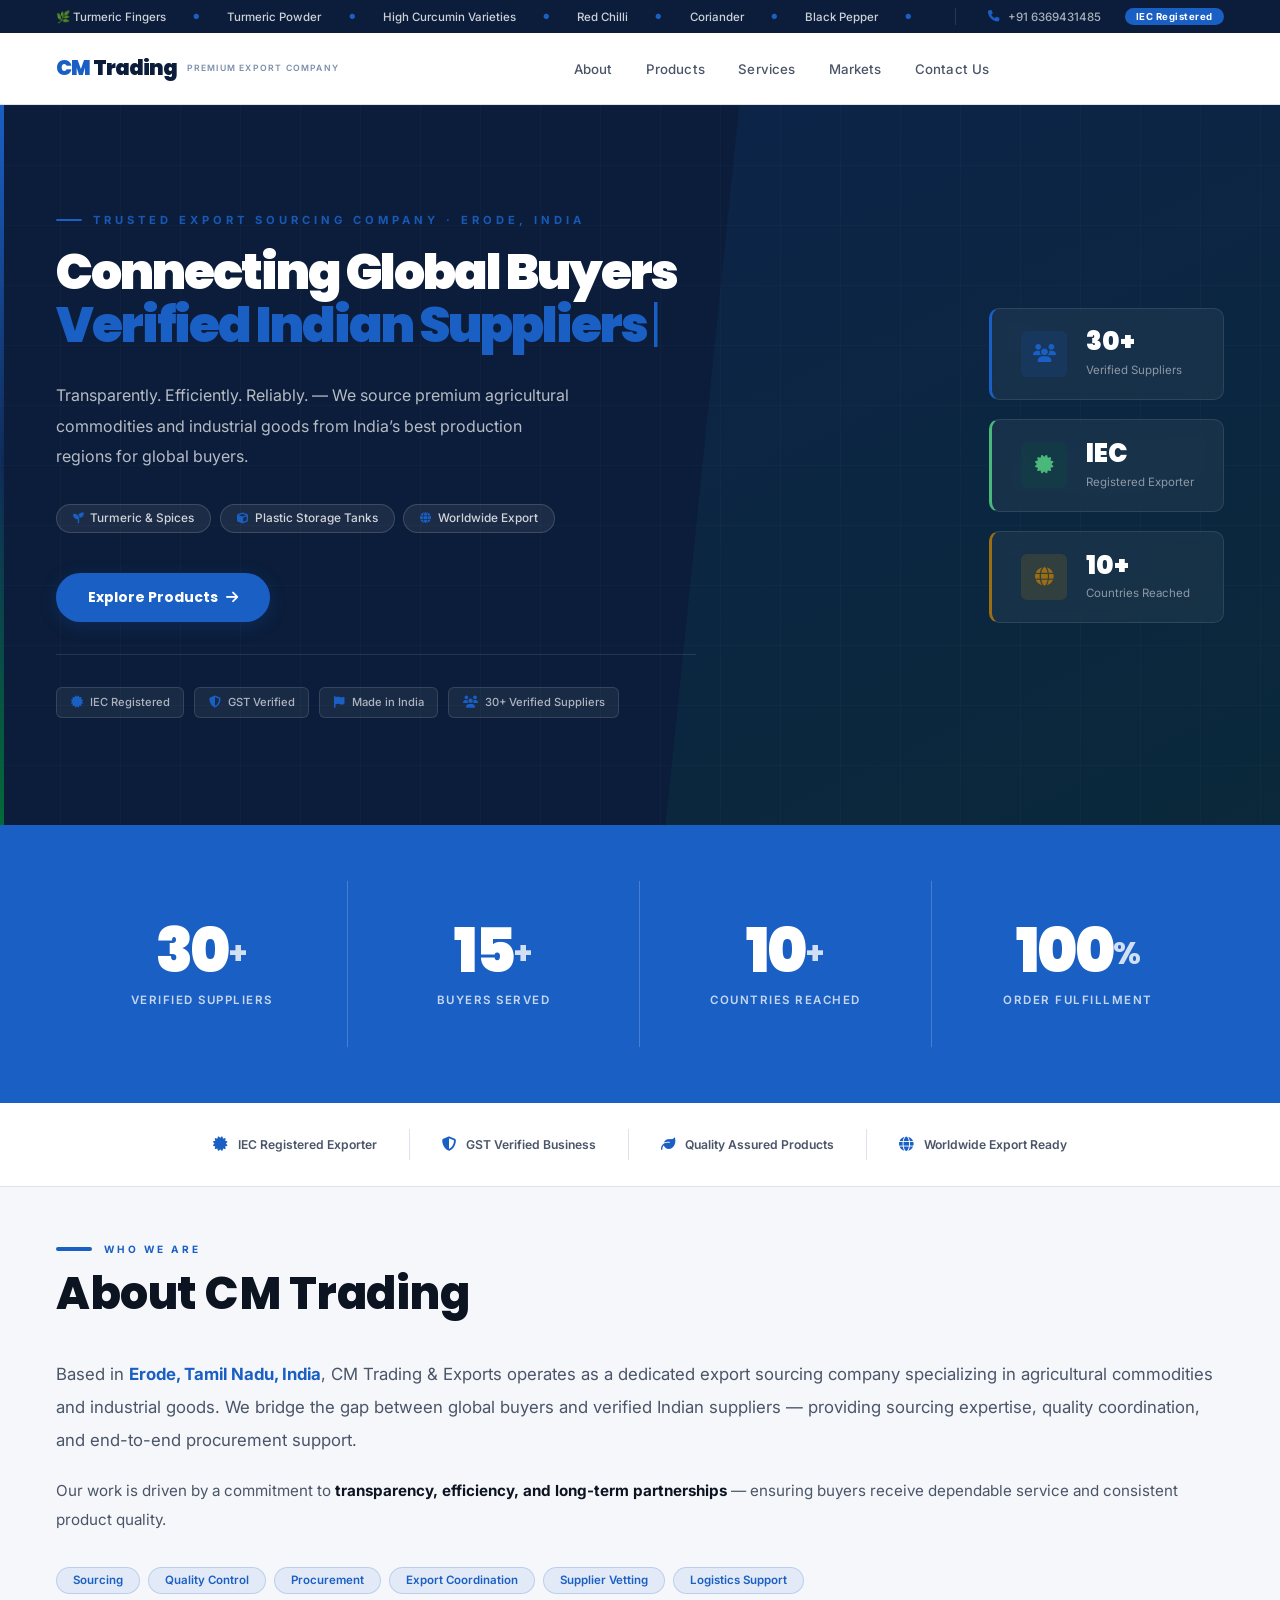
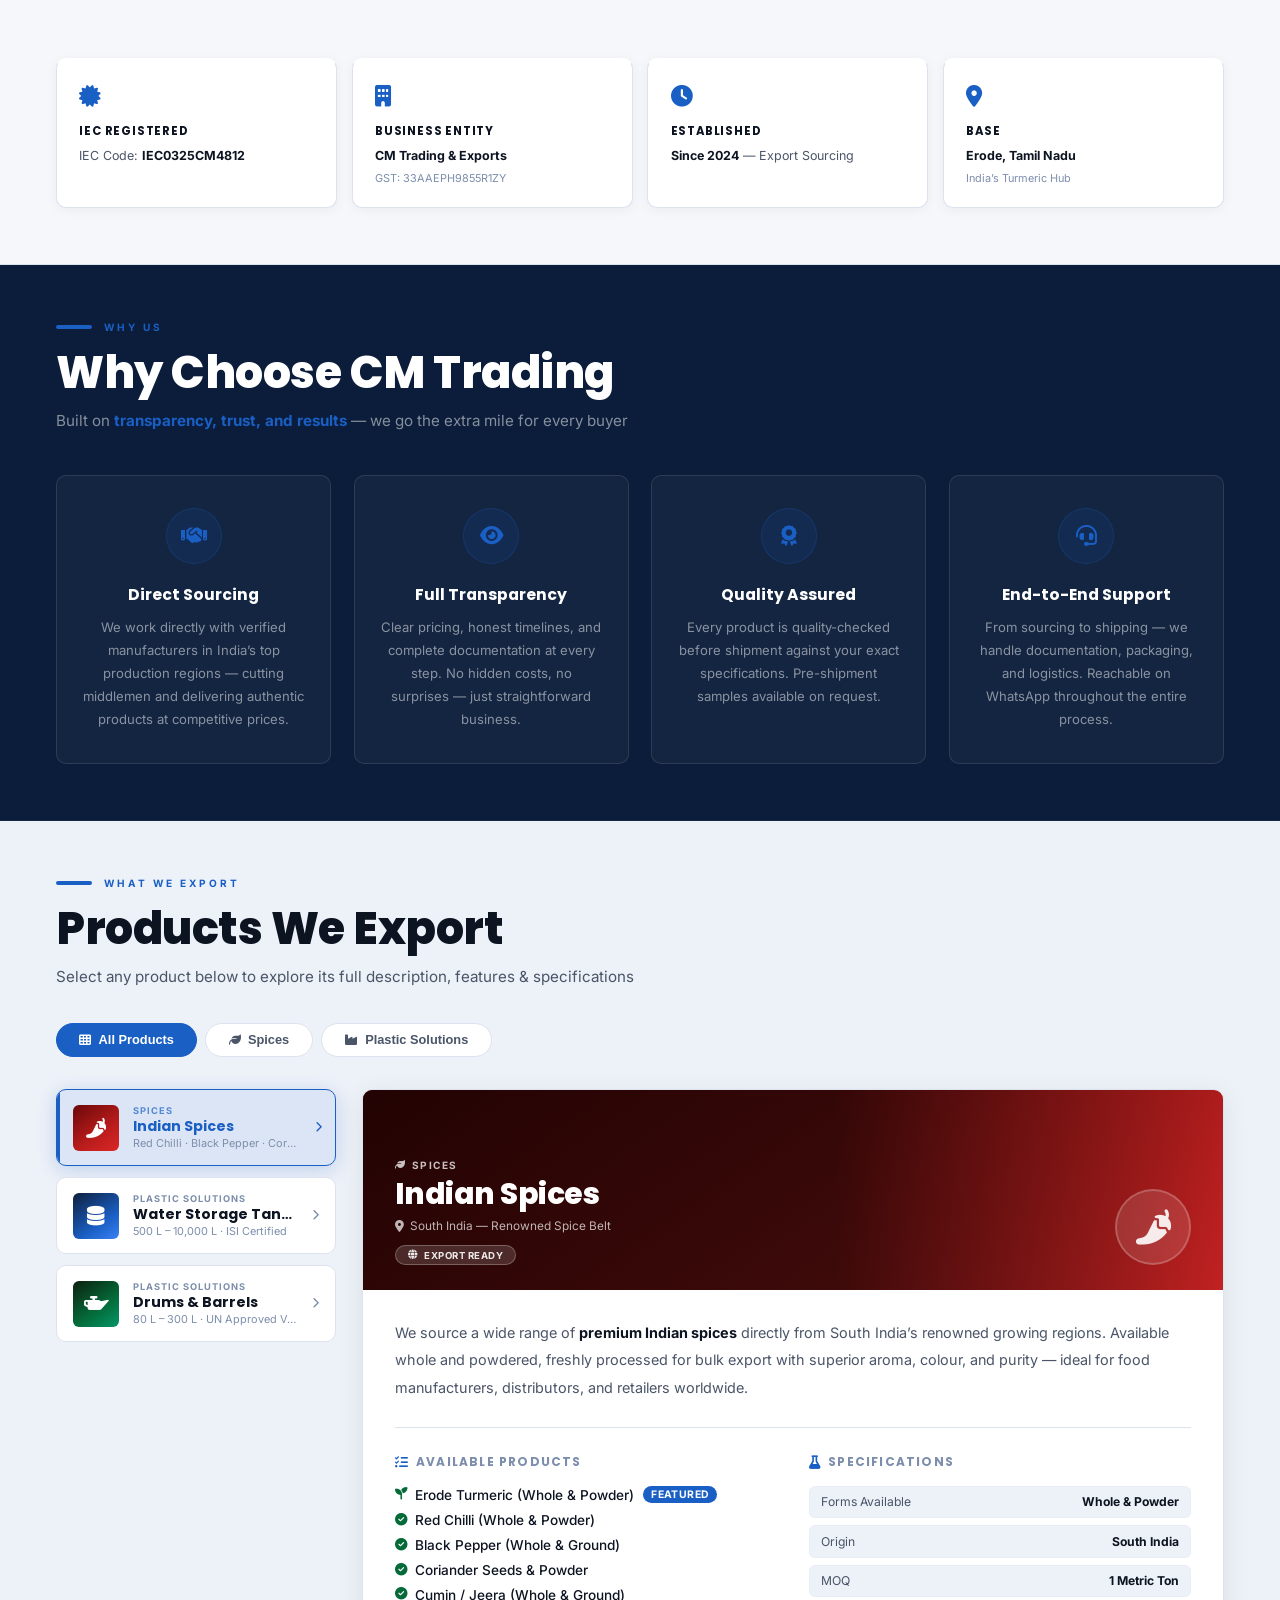
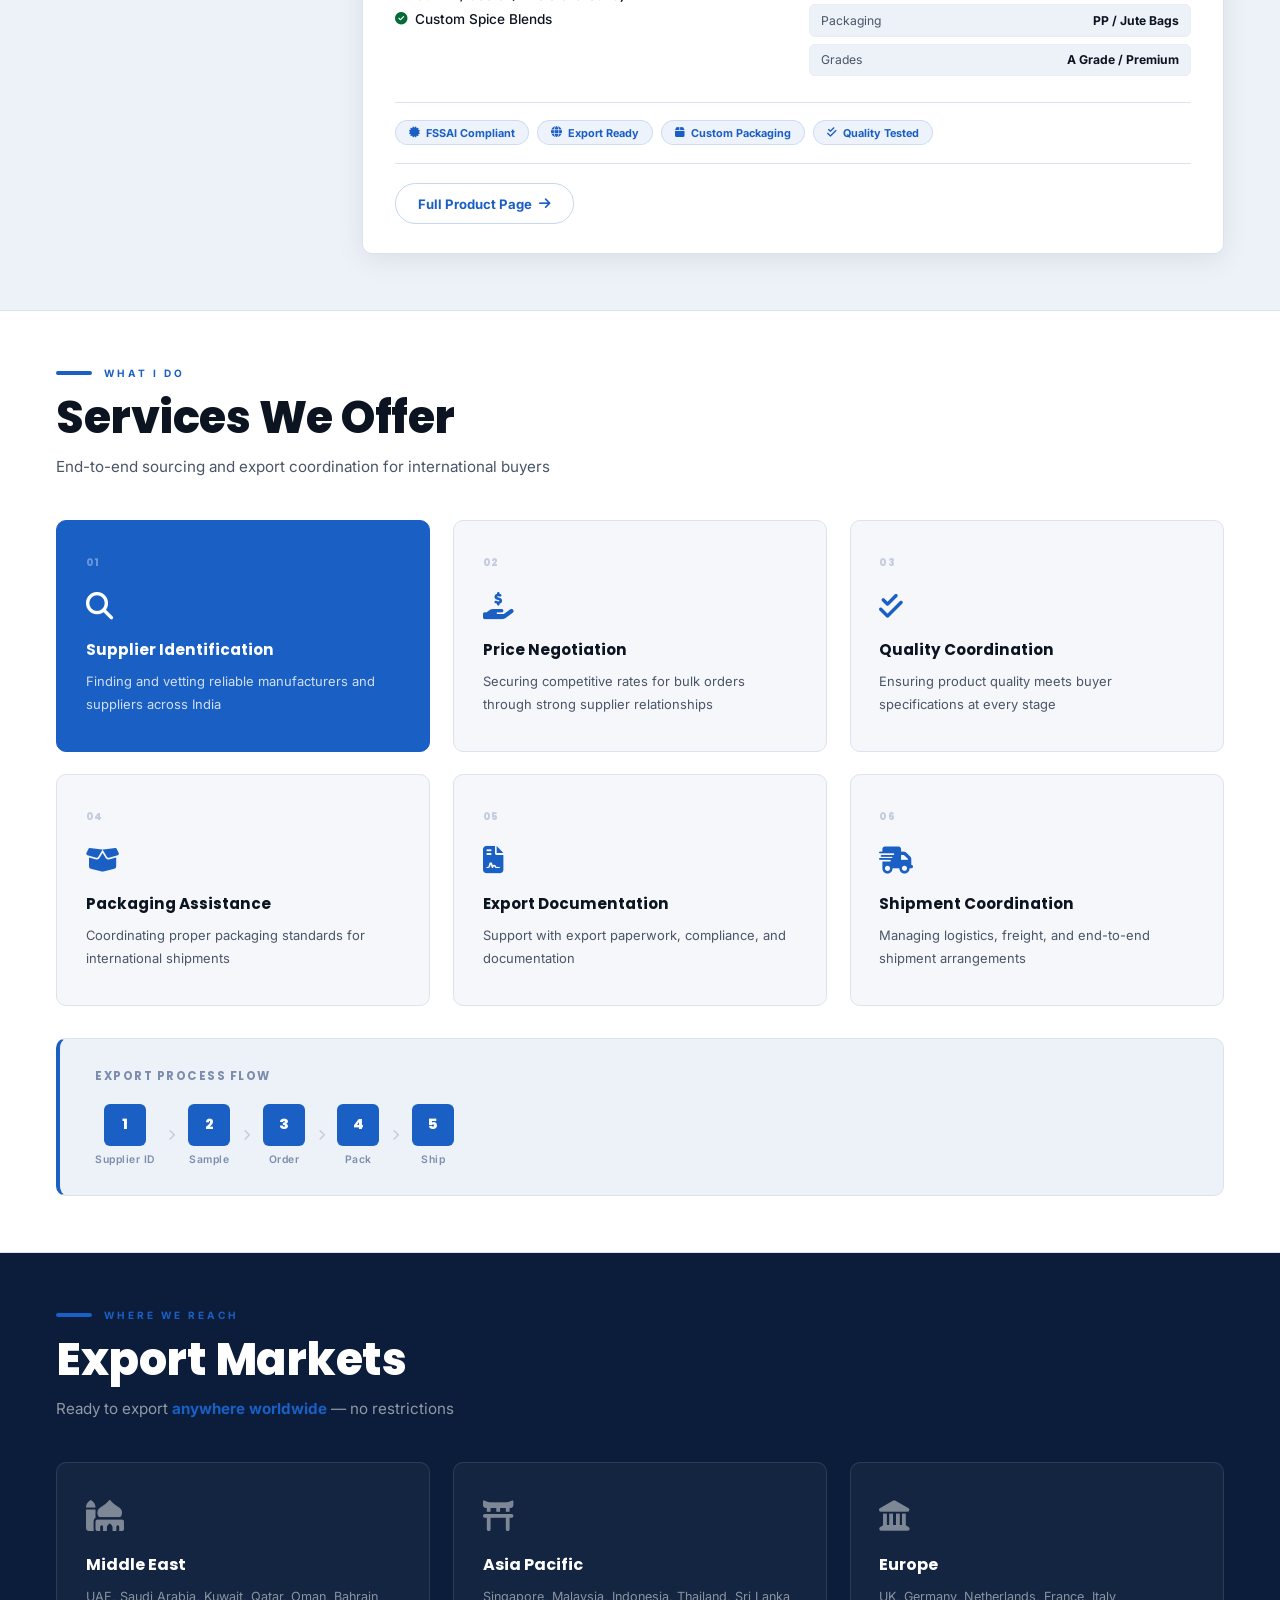
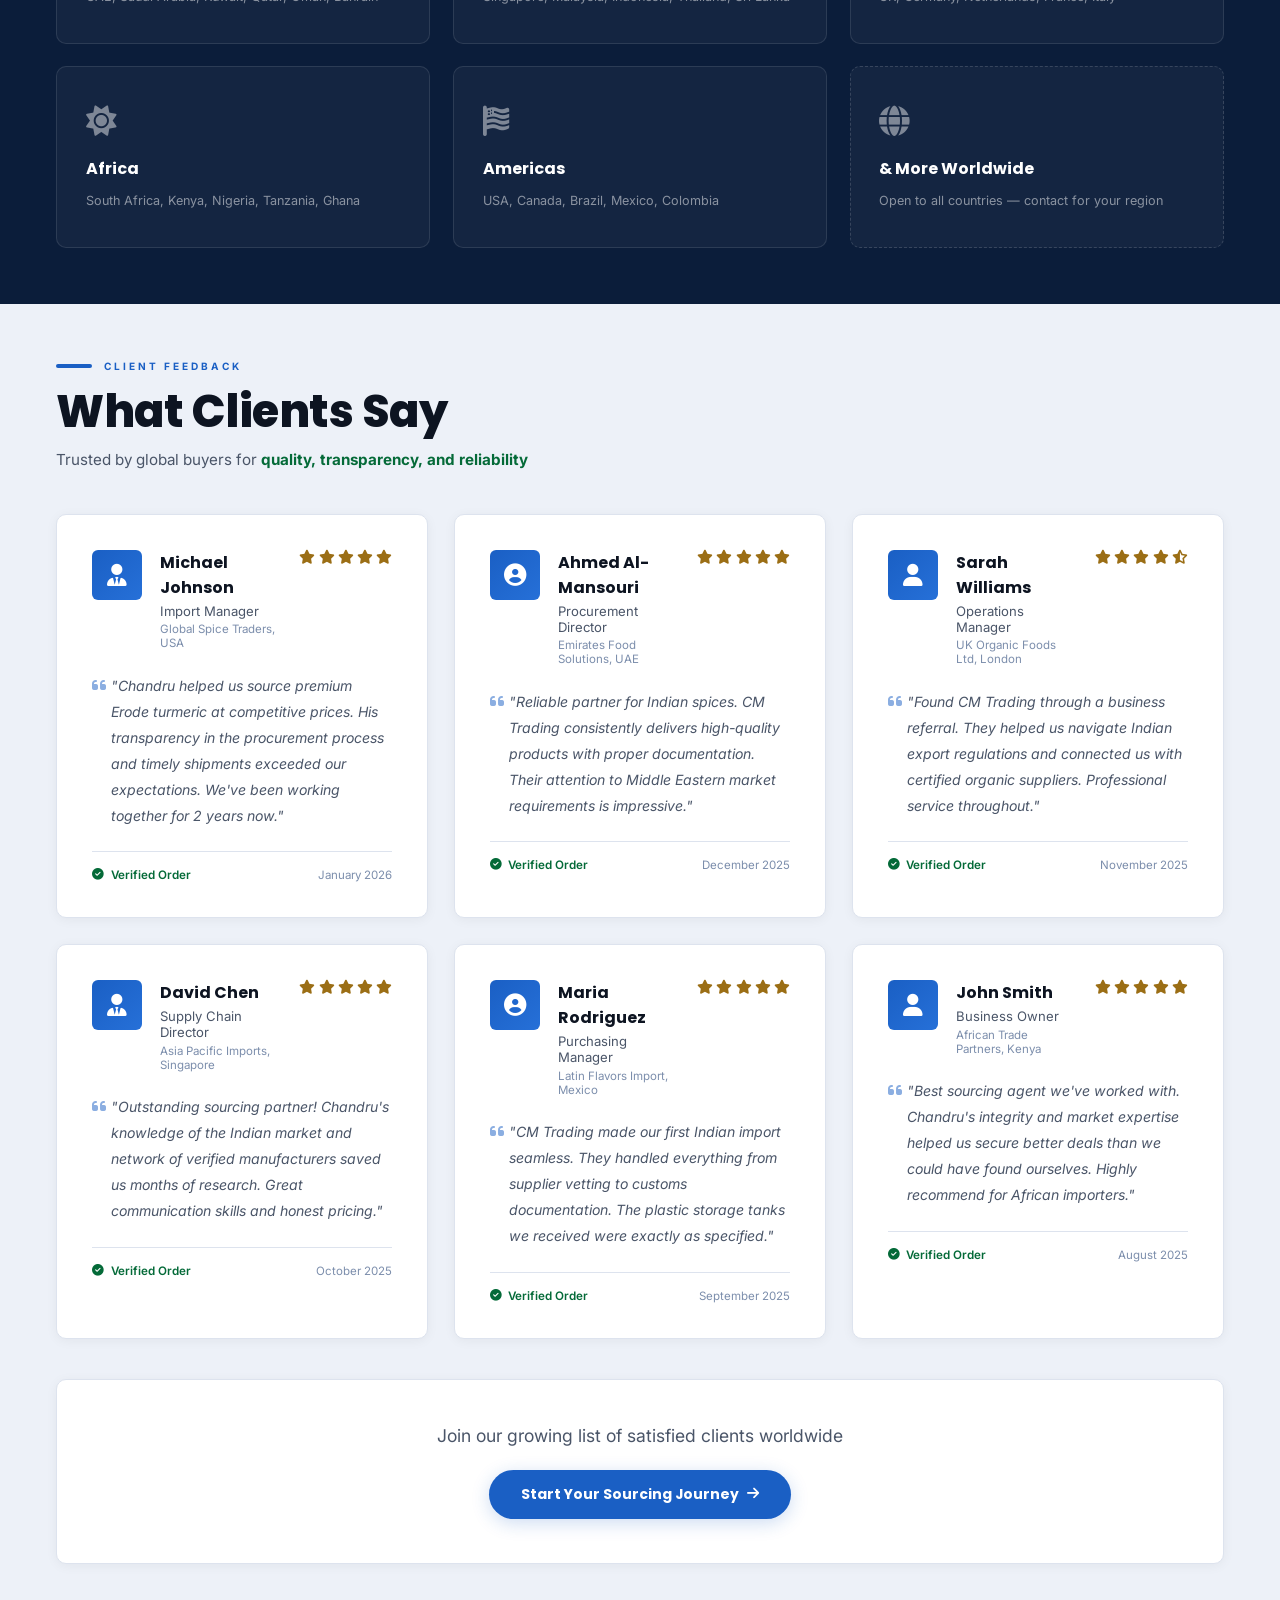
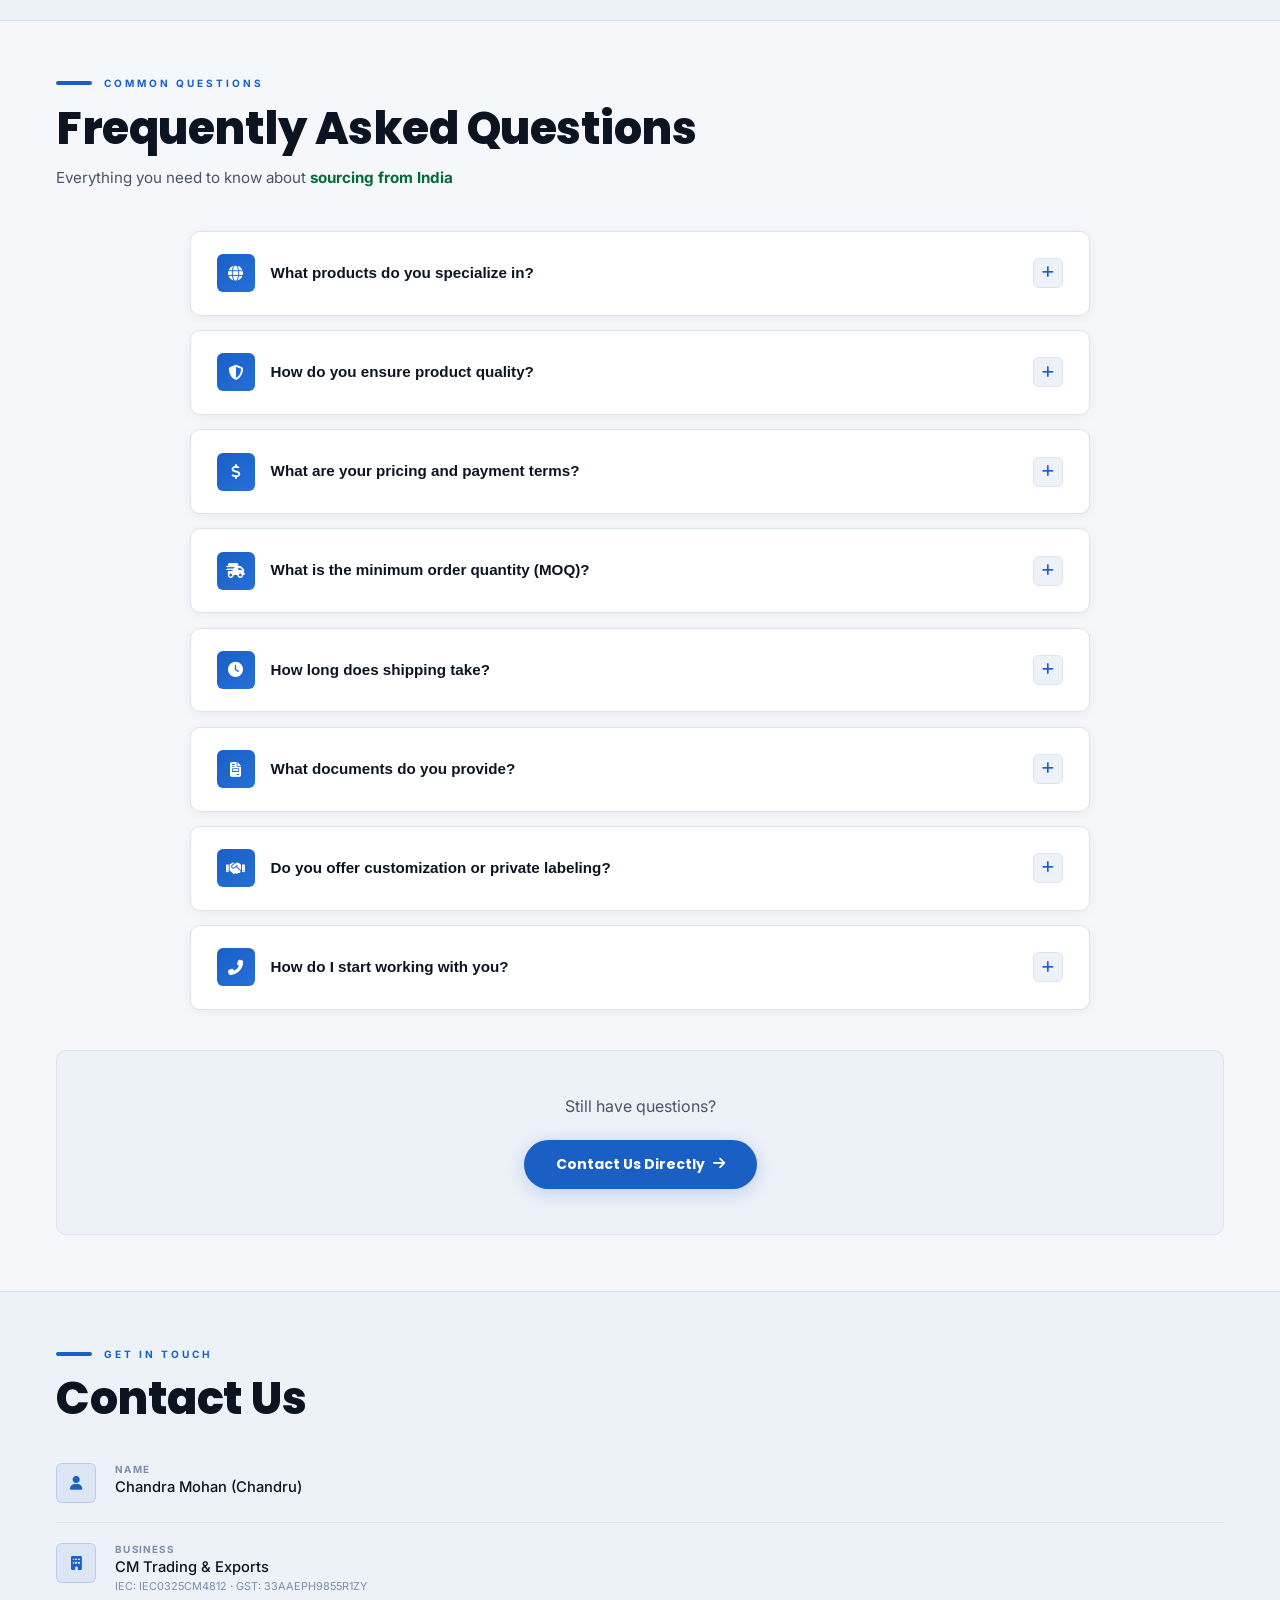
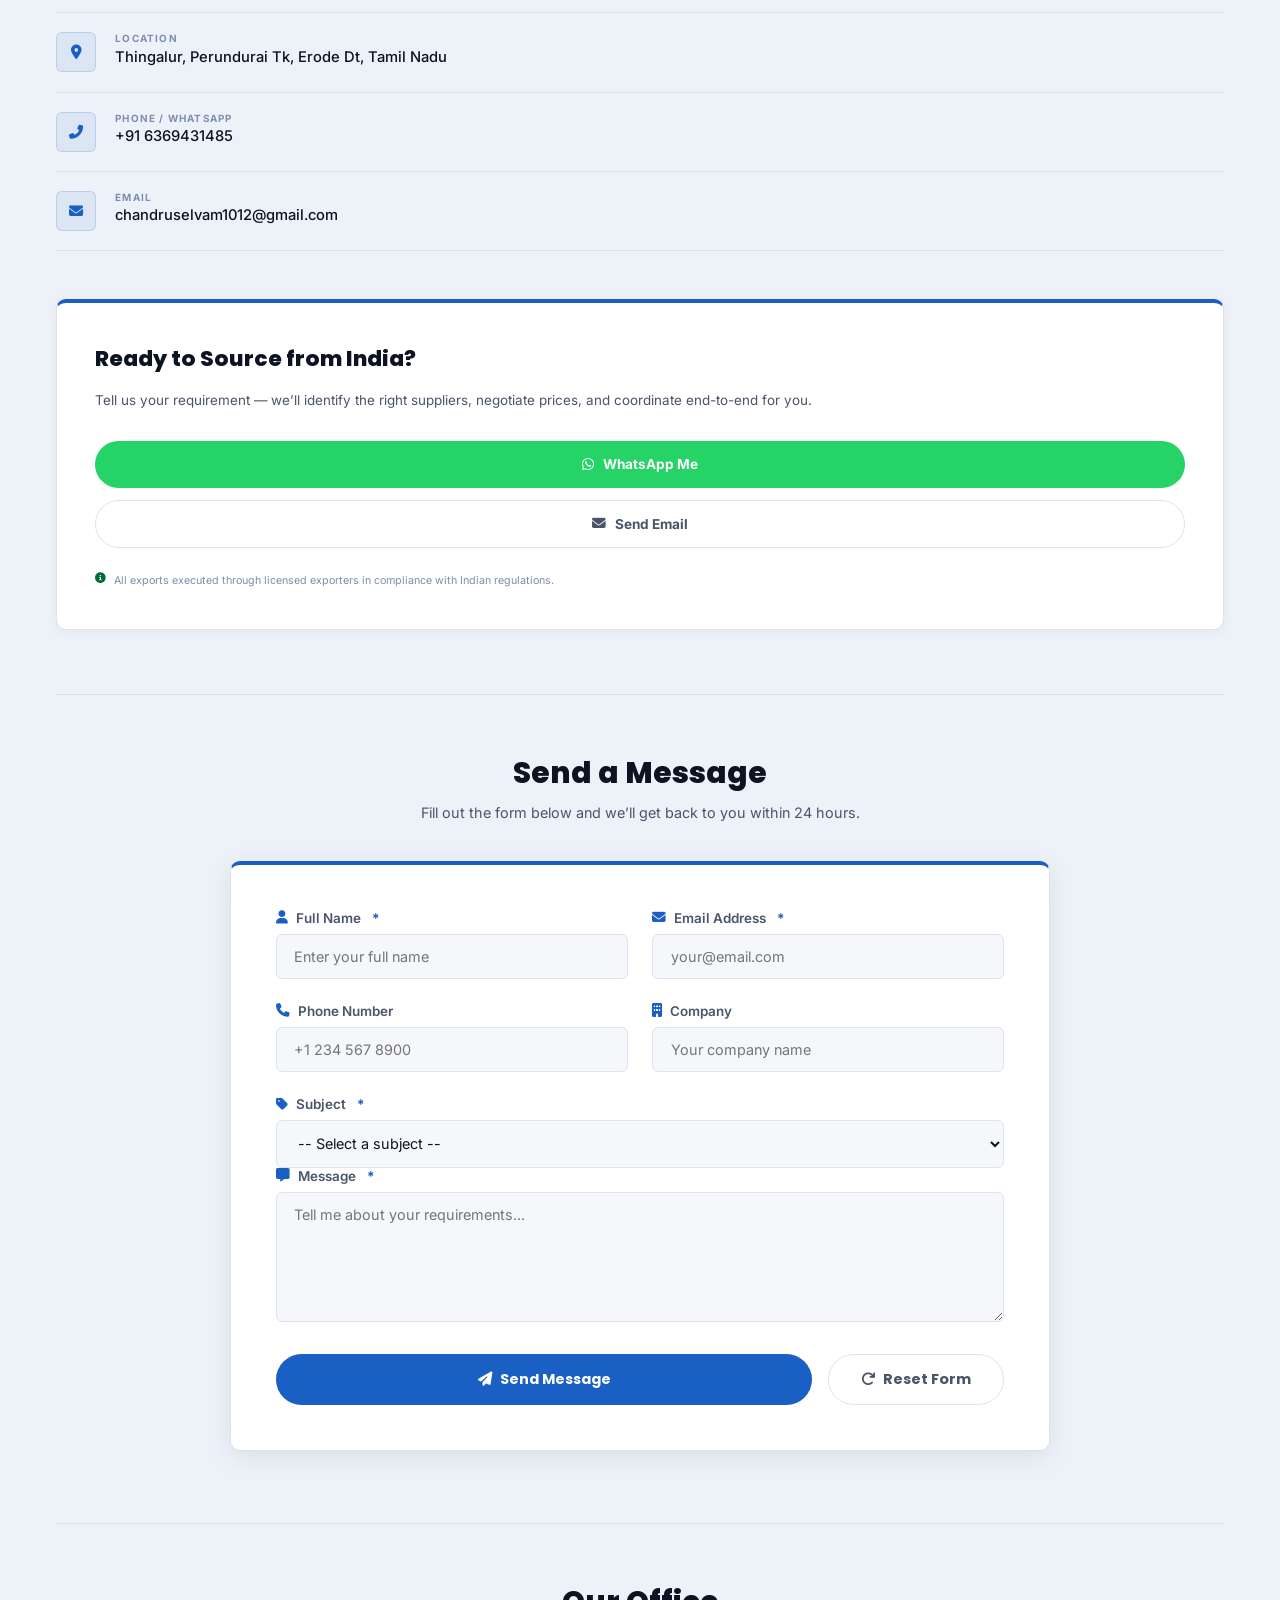
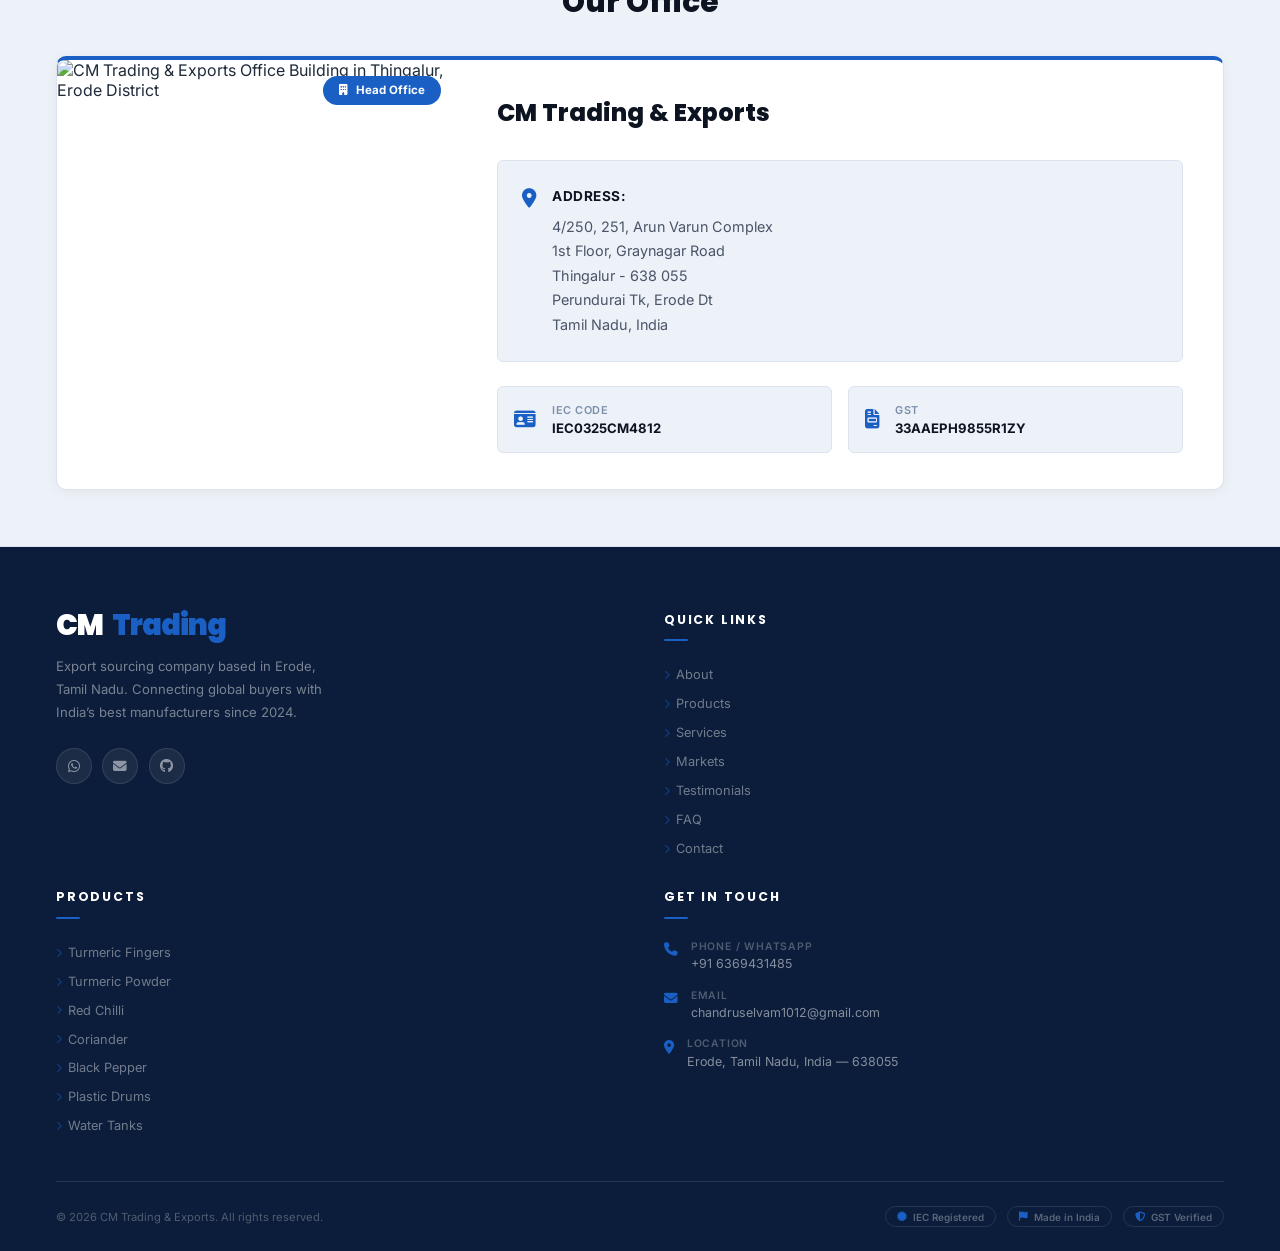
==== commit e14329f2: "Remove all WhatsApp links and floating buttons from entire website" ====
--- a/index.html
+++ b/index.html
@@ -151,9 +151,6 @@
             <a href="#contact">Contact Us</a>
         </nav>
         <div style="display:flex;align-items:center;gap:.75rem">
-            <a href="https://wa.me/916369431485" target="_blank" rel="noopener" class="header-cta">
-                <i class="fab fa-whatsapp"></i> Get Quote
-            </a>
             <button class="mobile-nav-toggle" id="mobileNavToggle" aria-label="Toggle navigation">
                 <span></span><span></span><span></span>
             </button>
@@ -195,9 +192,7 @@
                     <a href="#products" class="btn-primary">
                         Explore Products <i class="fas fa-arrow-right"></i>
                     </a>
-                    <a href="https://wa.me/916369431485" target="_blank" rel="noopener" class="btn-wa">
-                        <i class="fab fa-whatsapp"></i> WhatsApp Now
-                    </a>
+
                 </div>
                 <div class="hero-trust">
                     <span class="trust-badge"><i class="fas fa-certificate"></i> IEC Registered</span>
@@ -250,7 +245,7 @@
             <div class="trust-item"><i class="fas fa-shield-alt"></i> GST Verified Business</div>
             <div class="trust-item"><i class="fas fa-leaf"></i> Quality Assured Products</div>
             <div class="trust-item"><i class="fas fa-globe"></i> Worldwide Export Ready</div>
-            <div class="trust-item"><i class="fab fa-whatsapp"></i> WhatsApp Quick Response</div>
+
         </div>
 
         <!-- ABOUT -->
@@ -354,18 +349,7 @@
                 <!-- LEFT: Product Selector List -->
                 <div class="prod-selector" id="prodSelector">
 
-                    <div class="prod-sel-card active" data-product="turmeric" data-cat="spices">
-                        <div class="prod-sel-visual turmeric-bg"><i class="fas fa-seedling"></i></div>
-                        <div class="prod-sel-info">
-                            <span class="prod-sel-cat">Spices</span>
-                            <h4>Erode Turmeric</h4>
-                            <p>High curcumin &middot; Bulk export</p>
-                        </div>
-                        <span class="prod-sel-badge featured">Featured</span>
-                        <i class="fas fa-chevron-right prod-sel-arrow"></i>
-                    </div>
-
-                    <div class="prod-sel-card" data-product="spices" data-cat="spices">
+                    <div class="prod-sel-card active" data-product="spices" data-cat="spices">
                         <div class="prod-sel-visual spices-bg"><i class="fas fa-pepper-hot"></i></div>
                         <div class="prod-sel-info">
                             <span class="prod-sel-cat">Spices</span>
@@ -400,63 +384,8 @@
                 <!-- RIGHT: Detail Panel -->
                 <div class="prod-detail-panel" id="prodDetailPanel">
 
-                    <!-- TURMERIC DETAIL -->
-                    <div class="prod-detail active" id="detail-turmeric">
-                        <div class="pdp-header turmeric-bg">
-                            <div class="pdp-header-overlay"></div>
-                            <div class="pdp-header-content">
-                                <span class="pdp-category"><i class="fas fa-leaf"></i> Spices</span>
-                                <h3 class="pdp-title">Erode Turmeric</h3>
-                                <p class="pdp-origin"><i class="fas fa-map-marker-alt"></i> Erode, Tamil Nadu &mdash; India&rsquo;s Turmeric Capital</p>
-                                <span class="pdp-seal"><i class="fas fa-star"></i> Featured Product</span>
-                            </div>
-                            <div class="pdp-icon-wrap"><i class="fas fa-seedling"></i></div>
-                        </div>
-                        <div class="pdp-body">
-                            <p class="pdp-description">
-                                Sourced directly from <strong>Erode, Tamil Nadu</strong> &mdash; India&rsquo;s largest turmeric trading hub &mdash; we supply premium-grade turmeric in multiple forms. Carefully graded and processed to meet international export standards, offering consistently high curcumin content and vibrant colour.
-                            </p>
-                            <div class="pdp-two-col">
-                                <div>
-                                    <h4 class="pdp-section-title"><i class="fas fa-list-check"></i> Product Variants</h4>
-                                    <ul class="pdp-feature-list">
-                                        <li><i class="fas fa-check-circle"></i> Polished Fingers (Whole)</li>
-                                        <li><i class="fas fa-check-circle"></i> Raw / Unpolished Fingers</li>
-                                        <li><i class="fas fa-check-circle"></i> Turmeric Powder (Fine &amp; Coarse)</li>
-                                        <li><i class="fas fa-check-circle"></i> High Curcumin Varieties (5&ndash;7%)</li>
-                                        <li><i class="fas fa-check-circle"></i> Custom Grade &amp; Moisture Levels</li>
-                                    </ul>
-                                </div>
-                                <div>
-                                    <h4 class="pdp-section-title"><i class="fas fa-flask"></i> Specifications</h4>
-                                    <div class="pdp-specs">
-                                        <div class="pdp-spec-row"><span>Curcumin Content</span><strong>3% &ndash; 7%+</strong></div>
-                                        <div class="pdp-spec-row"><span>Moisture</span><strong>&lt; 10%</strong></div>
-                                        <div class="pdp-spec-row"><span>Origin</span><strong>Erode, Tamil Nadu</strong></div>
-                                        <div class="pdp-spec-row"><span>MOQ</span><strong>1 Metric Ton</strong></div>
-                                        <div class="pdp-spec-row"><span>Packaging</span><strong>PP / Jute Bags</strong></div>
-                                    </div>
-                                </div>
-                            </div>
-                            <div class="pdp-certs">
-                                <span><i class="fas fa-certificate"></i> FSSAI Compliant</span>
-                                <span><i class="fas fa-globe"></i> Export Ready</span>
-                                <span><i class="fas fa-flask"></i> Lab Tested</span>
-                                <span><i class="fas fa-box"></i> Custom Packaging</span>
-                            </div>
-                            <div class="pdp-actions">
-                                <a href="https://wa.me/916369431485?text=Hi%2C%20I%27m%20interested%20in%20Erode%20Turmeric%20export." target="_blank" rel="noopener" class="pdp-btn-wa">
-                                    <i class="fab fa-whatsapp"></i> Enquire on WhatsApp
-                                </a>
-                                <a href="pages/turmeric.html" class="pdp-btn-detail">
-                                    Full Product Page <i class="fas fa-arrow-right"></i>
-                                </a>
-                            </div>
-                        </div>
-                    </div>
-
                     <!-- SPICES DETAIL -->
-                    <div class="prod-detail" id="detail-spices">
+                    <div class="prod-detail active" id="detail-spices">
                         <div class="pdp-header spices-bg">
                             <div class="pdp-header-overlay"></div>
                             <div class="pdp-header-content">
@@ -475,6 +404,7 @@
                                 <div>
                                     <h4 class="pdp-section-title"><i class="fas fa-list-check"></i> Available Products</h4>
                                     <ul class="pdp-feature-list">
+                                        <li><i class="fas fa-seedling"></i> Erode Turmeric (Whole &amp; Powder) <span class="prod-sel-badge featured" style="font-size:.65rem;padding:.15rem .5rem;vertical-align:middle">Featured</span></li>
                                         <li><i class="fas fa-check-circle"></i> Red Chilli (Whole &amp; Powder)</li>
                                         <li><i class="fas fa-check-circle"></i> Black Pepper (Whole &amp; Ground)</li>
                                         <li><i class="fas fa-check-circle"></i> Coriander Seeds &amp; Powder</li>
@@ -500,9 +430,7 @@
                                 <span><i class="fas fa-check-double"></i> Quality Tested</span>
                             </div>
                             <div class="pdp-actions">
-                                <a href="https://wa.me/916369431485?text=Hi%2C%20I%27m%20interested%20in%20Indian%20Spices%20export." target="_blank" rel="noopener" class="pdp-btn-wa">
-                                    <i class="fab fa-whatsapp"></i> Enquire on WhatsApp
-                                </a>
+
                                 <a href="pages/spices.html" class="pdp-btn-detail">
                                     Full Product Page <i class="fas fa-arrow-right"></i>
                                 </a>
@@ -555,9 +483,7 @@
                                 <span><i class="fas fa-tint"></i> Food-Grade</span>
                             </div>
                             <div class="pdp-actions">
-                                <a href="https://wa.me/916369431485?text=Hi%2C%20I%27m%20interested%20in%20Water%20Storage%20Tanks%20export." target="_blank" rel="noopener" class="pdp-btn-wa">
-                                    <i class="fab fa-whatsapp"></i> Enquire on WhatsApp
-                                </a>
+
                                 <a href="pages/tanks.html" class="pdp-btn-detail">
                                     Full Product Page <i class="fas fa-arrow-right"></i>
                                 </a>
@@ -610,9 +536,7 @@
                                 <span><i class="fas fa-paint-brush"></i> Custom Branding</span>
                             </div>
                             <div class="pdp-actions">
-                                <a href="https://wa.me/916369431485?text=Hi%2C%20I%27m%20interested%20in%20Drums%20and%20Barrels%20export." target="_blank" rel="noopener" class="pdp-btn-wa">
-                                    <i class="fab fa-whatsapp"></i> Enquire on WhatsApp
-                                </a>
+
                                 <a href="pages/drums.html" class="pdp-btn-detail">
                                     Full Product Page <i class="fas fa-arrow-right"></i>
                                 </a>
@@ -1351,12 +1275,6 @@
 
     </main>
 
-    <!-- FLOATING WHATSAPP -->
-    <a href="https://wa.me/916369431485" class="wa-float" target="_blank" rel="noopener" aria-label="Chat on WhatsApp">
-        <i class="fab fa-whatsapp"></i>
-        <span>Chat on WhatsApp</span>
-    </a>
-
     <script src="js/script.js"></script>
 </body>
 </html>
